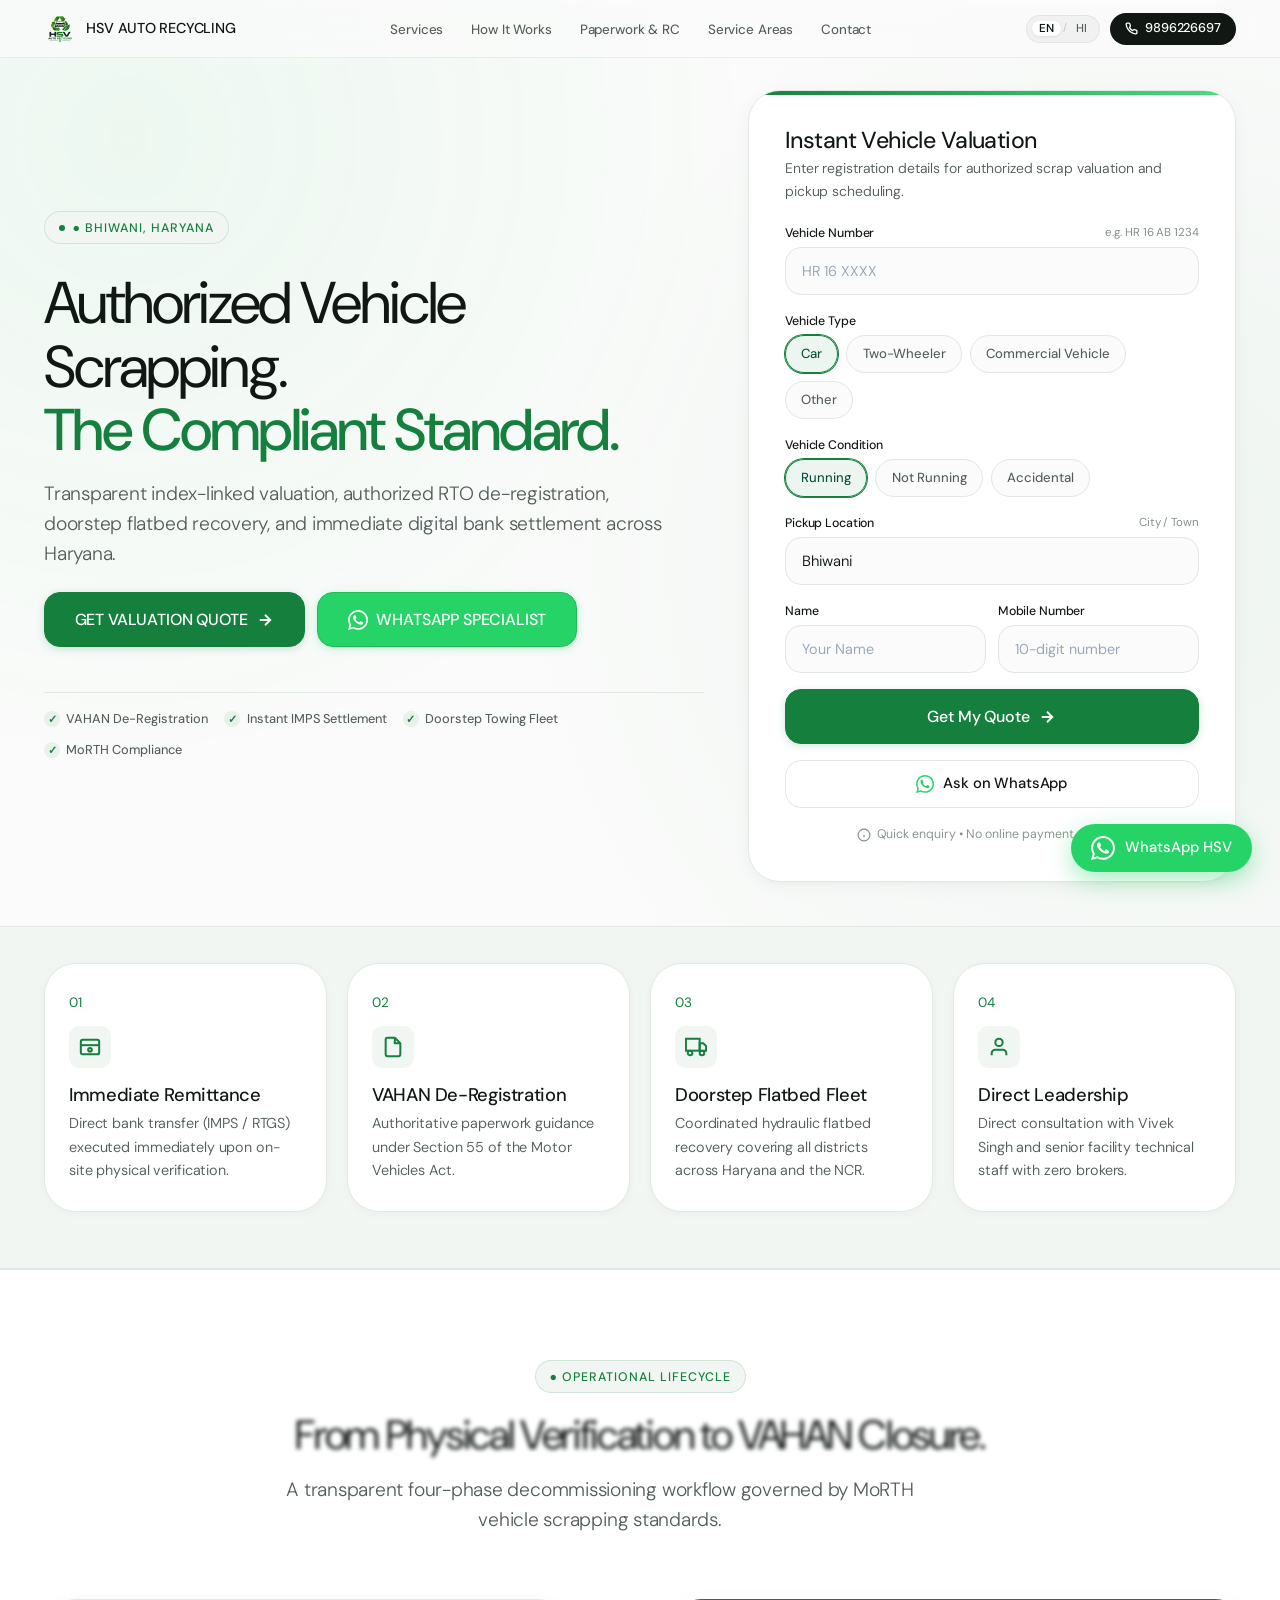
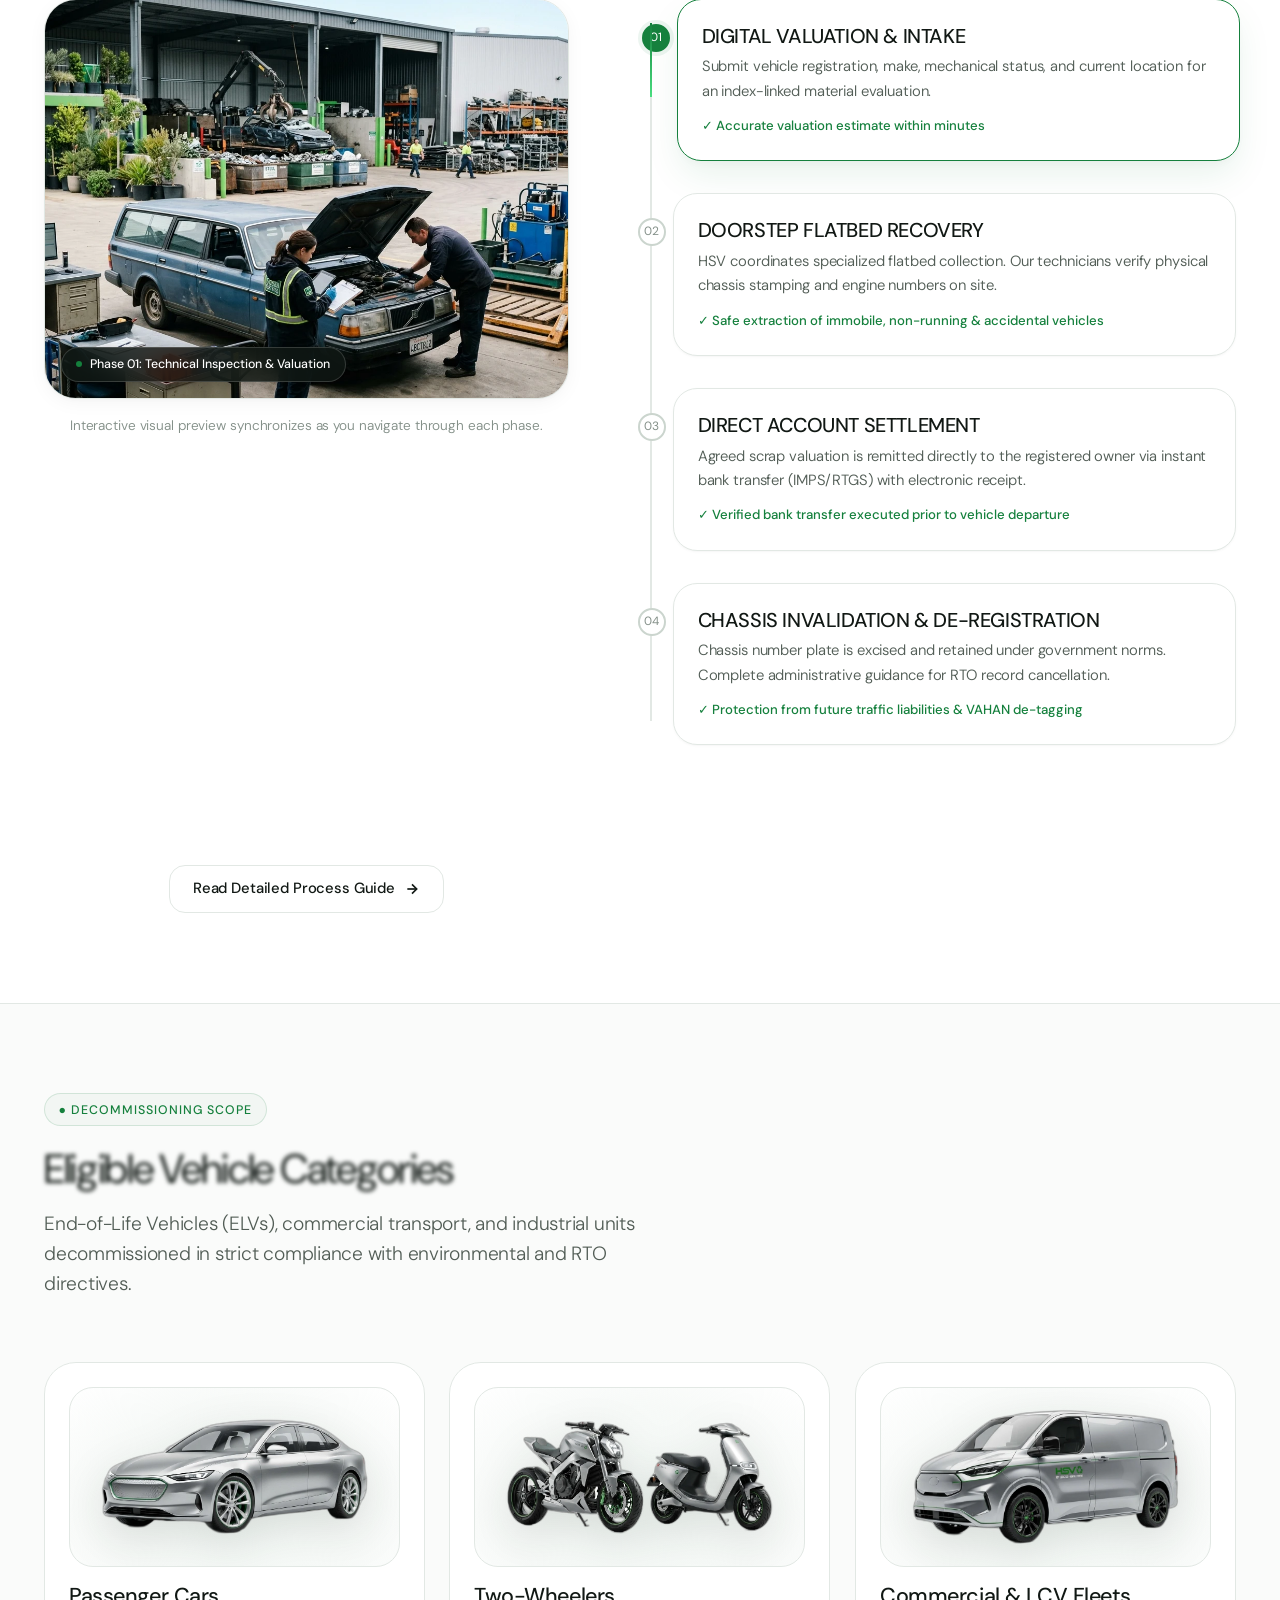
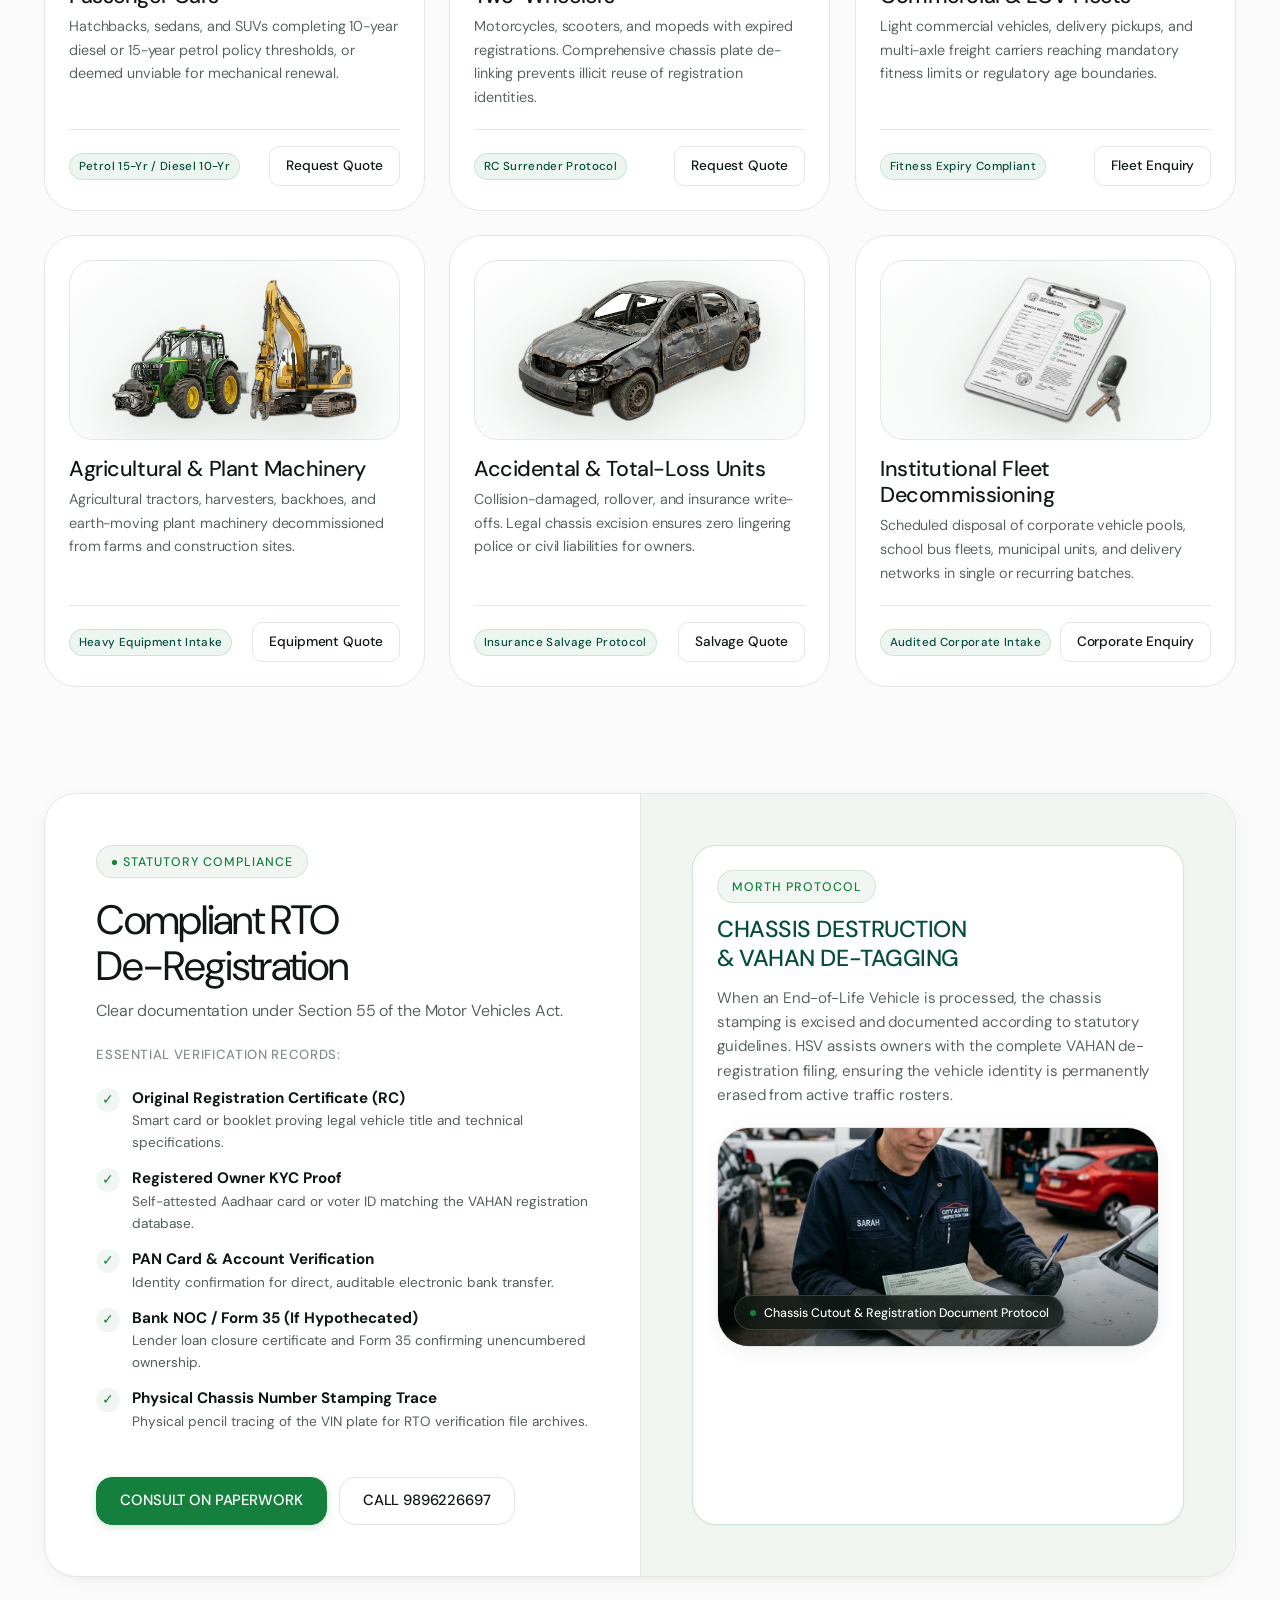
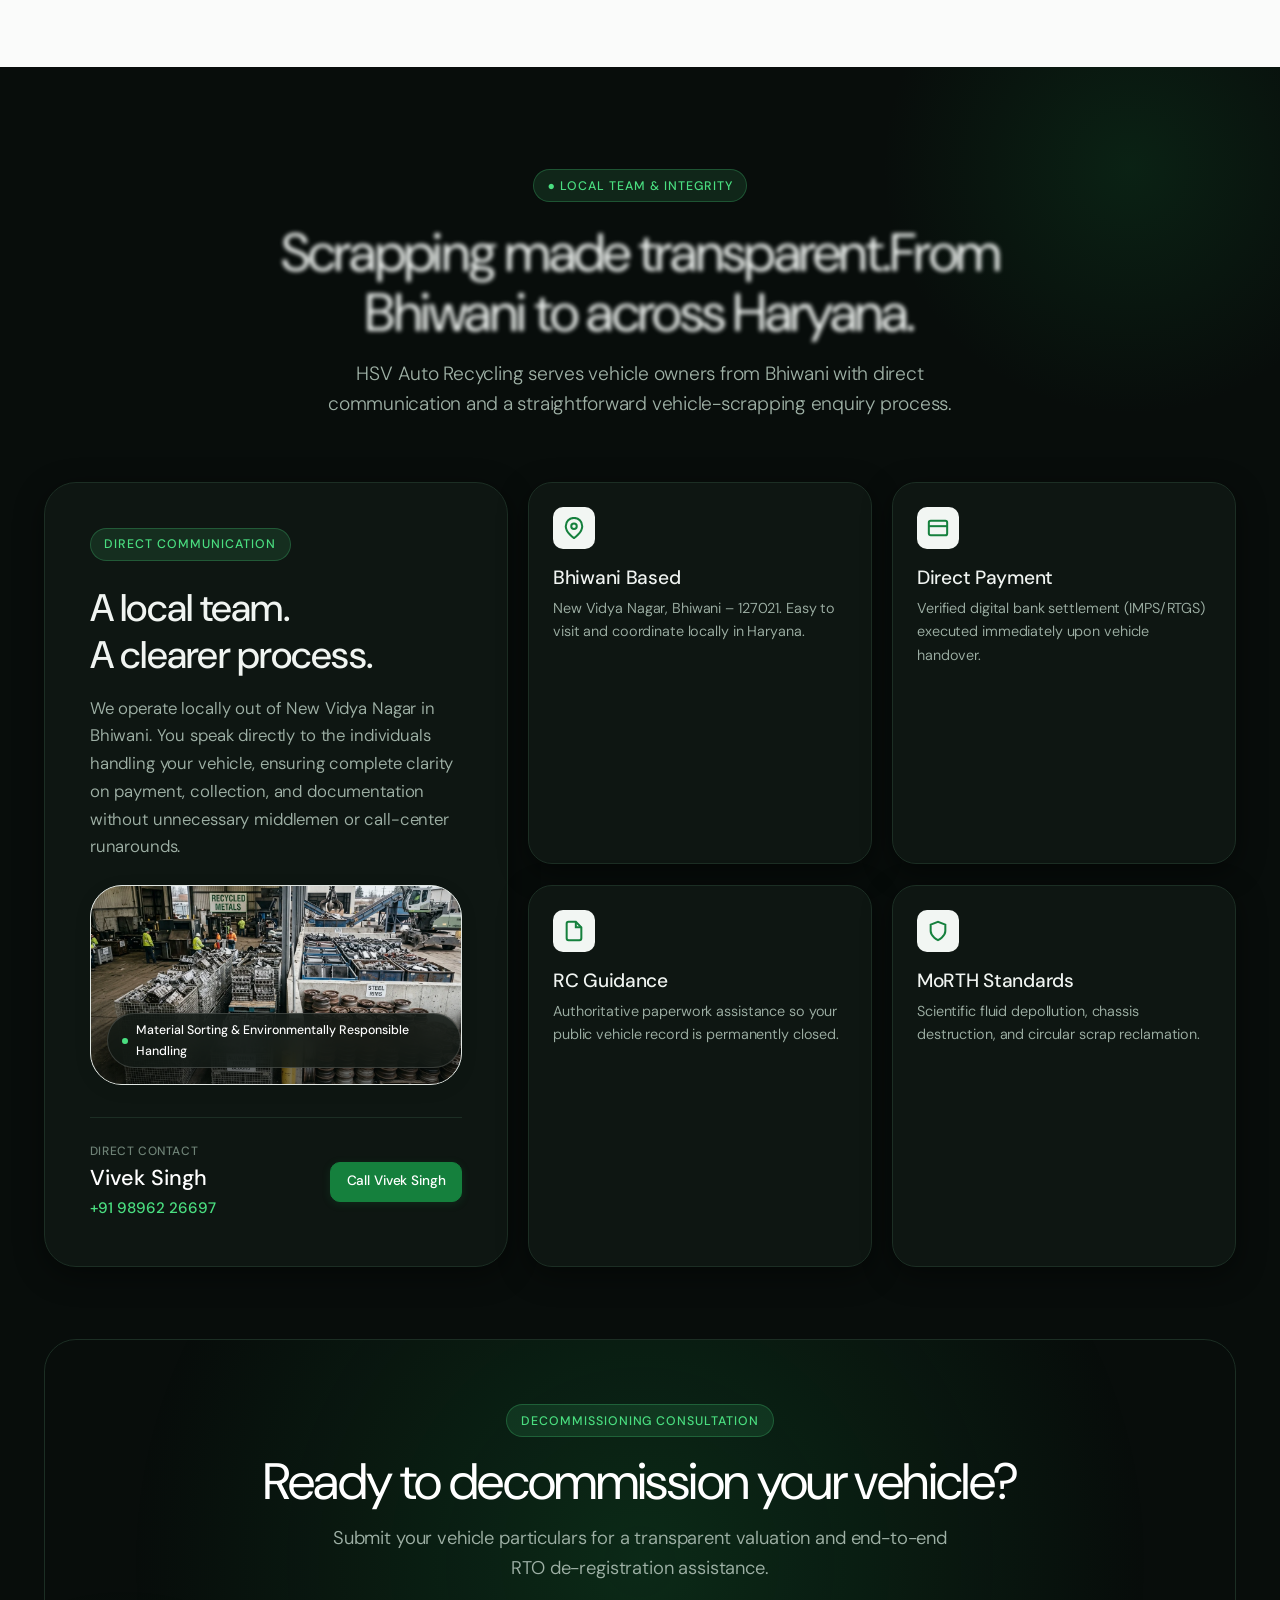
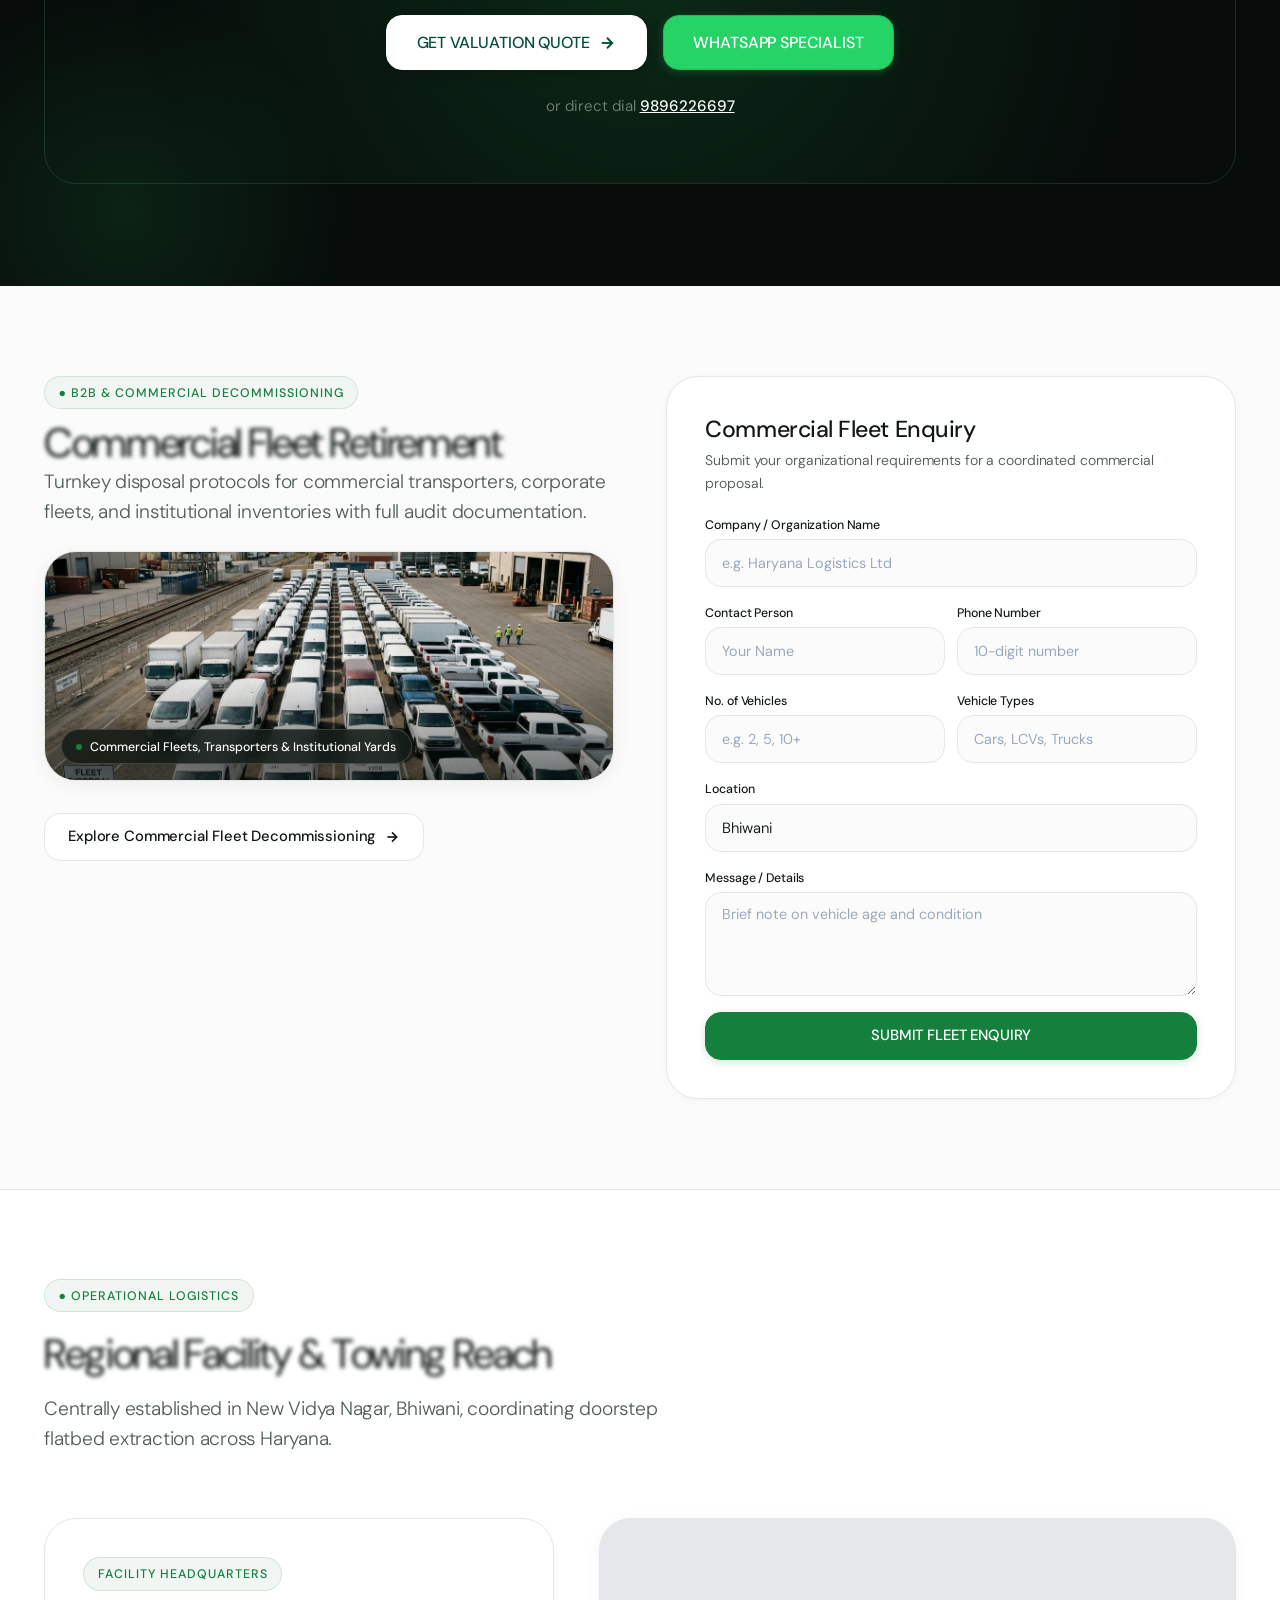
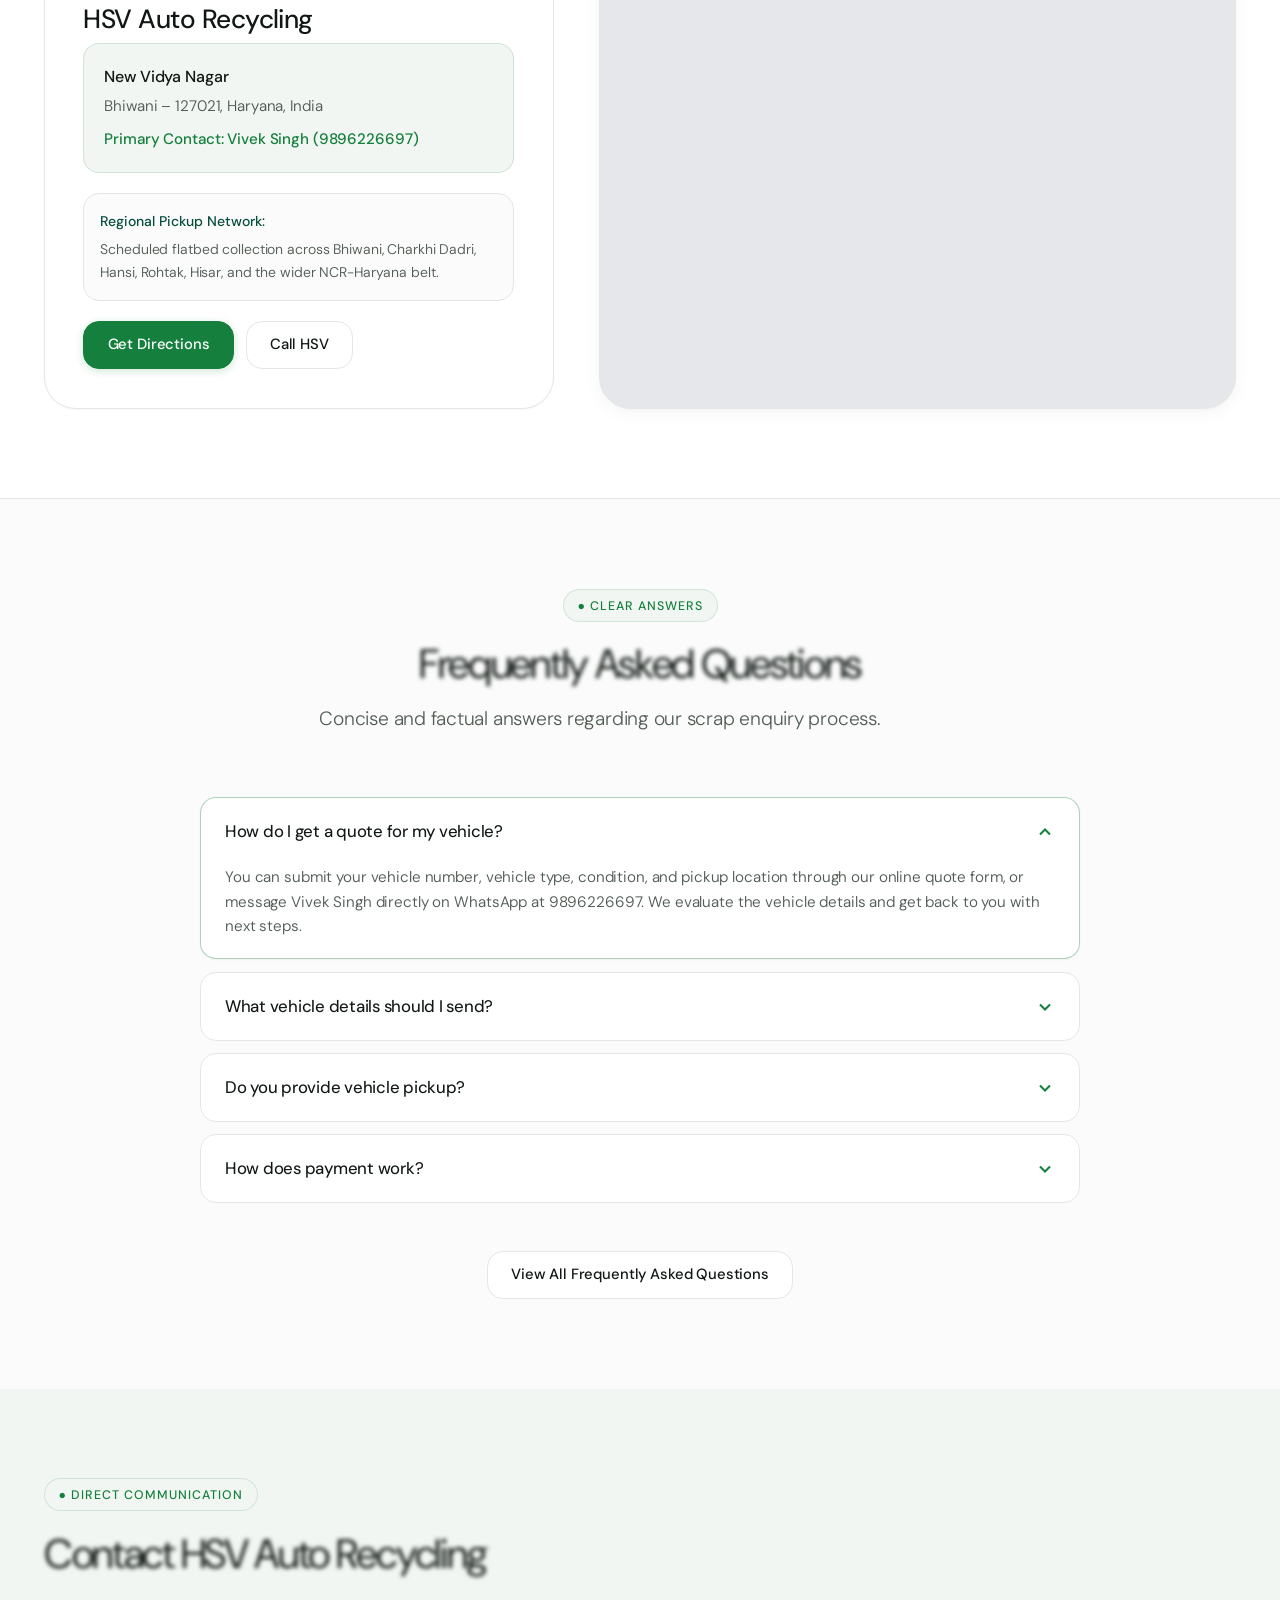
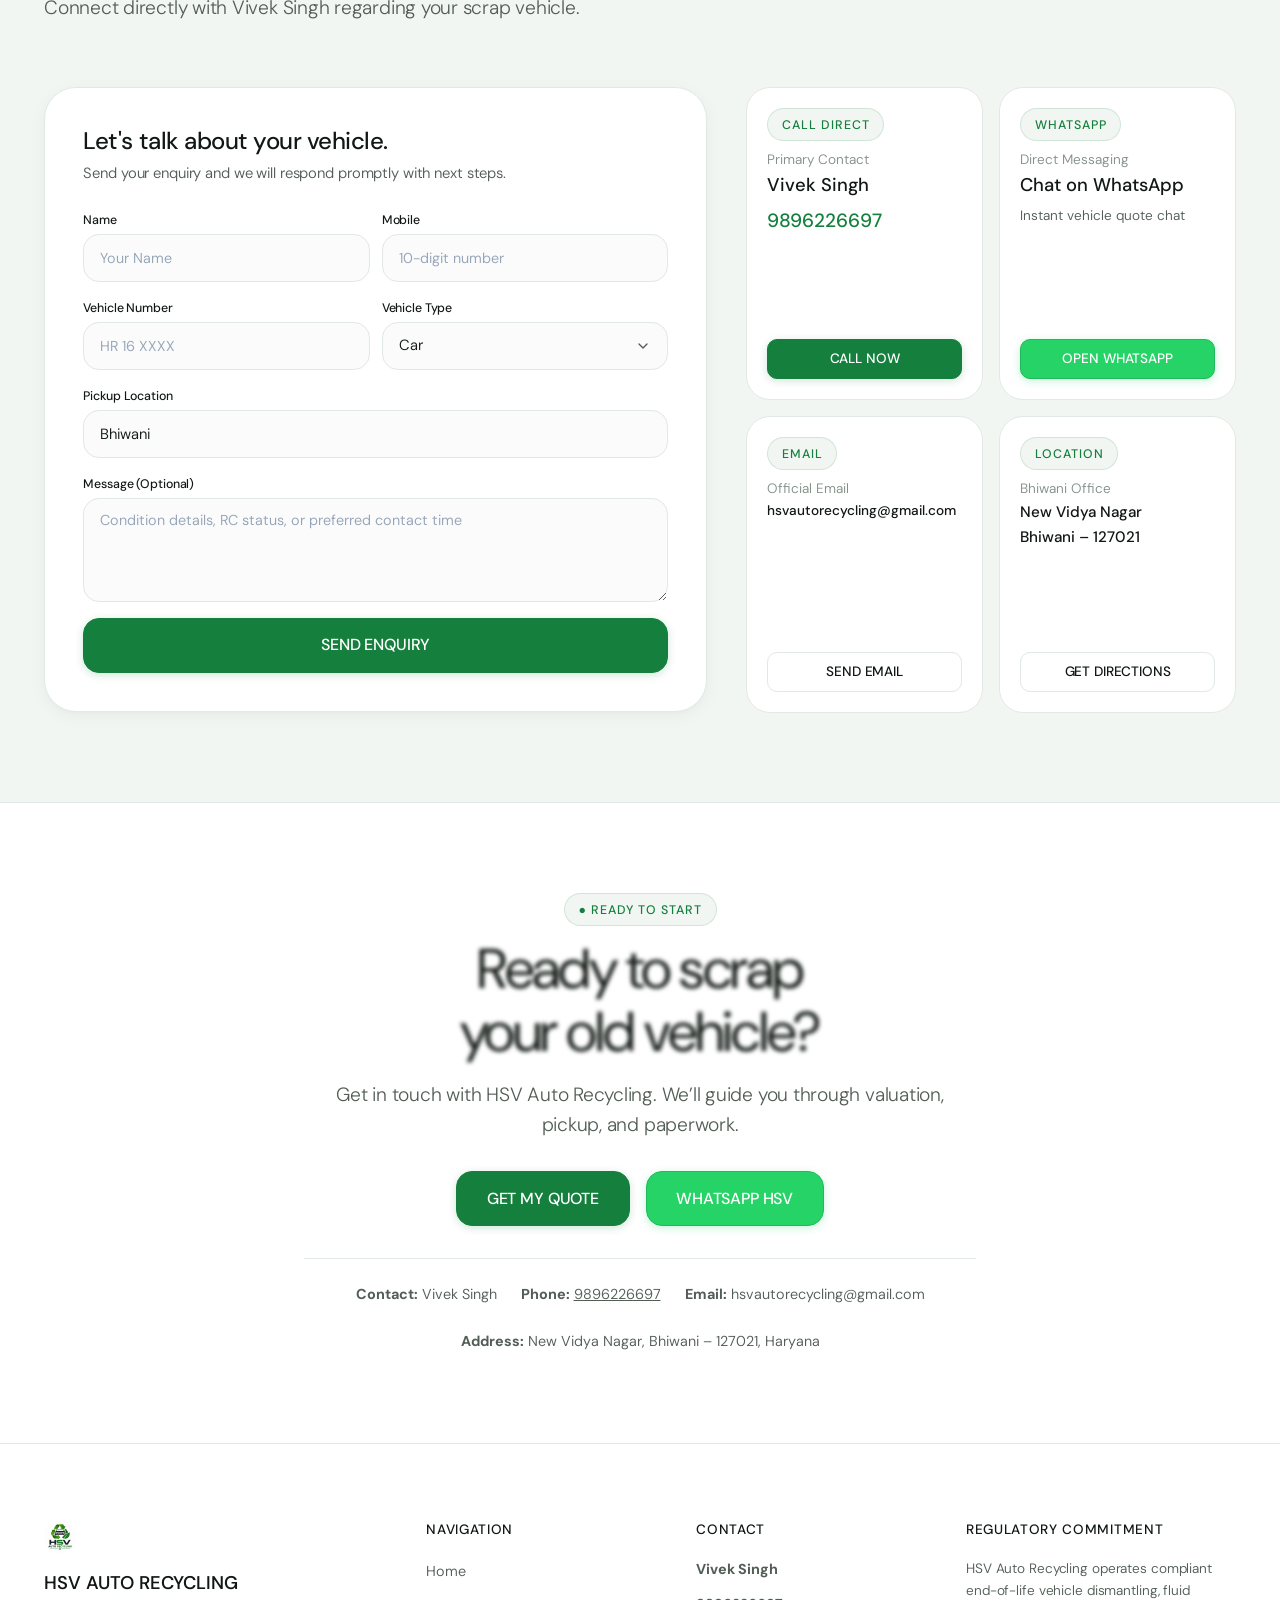
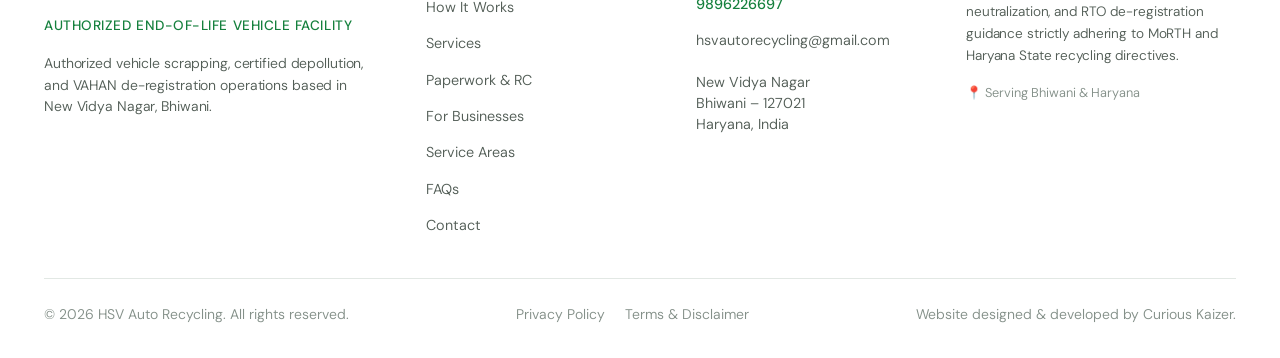
==== index.html @ 303e4384 "fix: eliminate hero empty spacing and format Section 03 into a 4-column bento grid" ====
<!DOCTYPE html>
<html lang="en">
<head>
  <meta charset="UTF-8">
  <meta name="viewport" content="width=device-width, initial-scale=1.0">
  <title>Vehicle Scrapping & Auto Recycling in Bhiwani | HSV Auto Recycling</title>
  <meta name="description" content="Contact HSV Auto Recycling in Bhiwani for scrap vehicle enquiries, pickup assistance, instant payment and RC cancellation support. Handled according to government policy & norms.">
  <meta name="keywords" content="HSV Auto Recycling, vehicle scrapping Bhiwani, scrap car Haryana, scrap bike Bhiwani, RC cancellation support, scrap commercial vehicle Haryana, Vivek Singh Bhiwani">
  <meta name="author" content="HSV Auto Recycling">
  <link rel="canonical" href="https://hsvautorecycling.com/">

  <!-- Open Graph / Facebook -->
  <meta property="og:type" content="website">
  <meta property="og:url" content="https://hsvautorecycling.com/">
  <meta property="og:title" content="Vehicle Scrapping & Auto Recycling in Bhiwani | HSV Auto Recycling">
  <meta property="og:description" content="Get a fair scrap quote, pickup assistance, instant payment and RC cancellation guidance. Based in New Vidya Nagar, Bhiwani.">
  <meta property="og:image" content="assets/images/og-image.jpg">

  <!-- Twitter -->
  <meta property="twitter:card" content="summary_large_image">
  <meta property="twitter:title" content="HSV Auto Recycling | Bhiwani, Haryana">
  <meta property="twitter:description" content="We deal in scrap vehicles. Instant payment, pickup assistance & RC cancellation guidance under govt norms.">
  <meta property="twitter:image" content="assets/images/og-image.jpg">

  <!-- Favicon -->
  <link rel="icon" type="image/png" href="assets/images/favicon.png">
  <link rel="apple-touch-icon" href="assets/images/favicon.png">

  <!-- Apple-inspired Typography: San Francisco & DM Sans -->
  <link rel="preconnect" href="https://fonts.googleapis.com">
  <link rel="preconnect" href="https://fonts.gstatic.com" crossorigin>
  <link href="https://fonts.googleapis.com/css2?family=DM+Sans:ital,opsz,wght@0,9..40,100..1000;1,9..40,100..1000&display=swap" rel="stylesheet">

  <!-- Stylesheet -->
  <link rel="stylesheet" href="assets/css/style.css">

  <!-- JSON-LD Structured Data for LocalBusiness & Services -->
  <script type="application/ld+json">
  {
    "@context": "https://schema.org",
    "@type": "AutoPartsStore",
    "name": "HSV Auto Recycling",
    "alternateName": "HSV Scrap Vehicles",
    "image": "assets/images/logo.png",
    "telephone": "+919896226697",
    "email": "hsvautorecycling@gmail.com",
    "address": {
      "@type": "PostalAddress",
      "streetAddress": "New Vidya Nagar",
      "addressLocality": "Bhiwani",
      "addressRegion": "Haryana",
      "postalCode": "127021",
      "addressCountry": "IN"
    },
    "geo": {
      "@type": "GeoCoordinates",
      "latitude": "28.7932",
      "longitude": "76.1390"
    },
    "url": "https://hsvautorecycling.com/",
    "priceRange": "₹₹",
    "description": "HSV Auto Recycling in Bhiwani, Haryana deals in scrap vehicles, vehicle pickup assistance, instant payment and RC cancellation guidance under applicable government norms.",
    "founder": {
      "@type": "Person",
      "name": "Vivek Singh"
    },
    "areaServed": {
      "@type": "AdministrativeArea",
      "name": "Haryana"
    }
  }
  </script>
</head>
<body>

  <!-- ==========================================================================
       01. APPLE-INSPIRED HEADER / NAVIGATION
       ========================================================================== -->
  <header class="site-header" id="site-header">
    <div class="container nav-container">
      <a href="index.html" class="brand-logo-link" aria-label="HSV Auto Recycling">
        <img src="assets/images/logo-transparent.png" alt="HSV Emblem" class="brand-logo-img" width="32" height="32">
        <span class="brand-name">HSV AUTO RECYCLING</span>
      </a>

      <!-- Desktop Navigation Links (Clean & Minimal) -->
      <nav class="desktop-only" aria-label="Main Navigation">
        <ul class="nav-links">
          <li><a href="services.html" class="nav-link">Services</a></li>
          <li><a href="how-it-works.html" class="nav-link">How It Works</a></li>
          <li><a href="paperwork.html" class="nav-link">Paperwork &amp; RC</a></li>
          <li><a href="service-areas.html" class="nav-link">Service Areas</a></li>
          <li><a href="contact.html" class="nav-link">Contact</a></li>
        </ul>
      </nav>

      <!-- Nav Actions (Minimalist Pill Controls) -->
      <div class="nav-actions">
        <!-- Minimal Language Pill -->
        <div class="lang-switch-pill" role="group" aria-label="Language Selector">
          <button type="button" class="lang-btn active" data-lang="en">EN</button>
          <span class="lang-divider">/</span>
          <button type="button" class="lang-btn" data-lang="hi">HI</button>
        </div>

        <!-- Sleek Apple Pill CTA -->
        <a href="tel:9896226697" class="nav-cta-btn" aria-label="Call 9896226697">
          <svg width="13" height="13" viewBox="0 0 24 24" fill="none" stroke="currentColor" stroke-width="2.5" stroke-linecap="round" stroke-linejoin="round">
            <path d="M22 16.92v3a2 2 0 0 1-2.18 2 19.79 19.79 0 0 1-8.63-3.07 19.5 19.5 0 0 1-6-6 19.79 19.79 0 0 1-3.07-8.67A2 2 0 0 1 4.11 2h3a2 2 0 0 1 2 1.72 12.84 12.84 0 0 0 .7 2.81 2 2 0 0 1-.45 2.11L8.09 9.91a16 16 0 0 0 6 6l1.27-1.27a2 2 0 0 1 2.11-.45 12.84 12.84 0 0 0 2.81.7A2 2 0 0 1 22 16.92z"></path>
          </svg>
          <span>9896226697</span>
        </a>

        <!-- Minimal 2-Line Hamburger Button -->
        <button type="button" class="hamburger-btn" aria-label="Open Navigation Menu" aria-expanded="false">
          <span class="hamburger-line top"></span>
          <span class="hamburger-line bottom"></span>
        </button>
      </div>
    </div>
  </header>

  <!-- Mobile Navigation Sheet -->
  <div class="mobile-nav-sheet" aria-label="Mobile Navigation">
    <ul class="mobile-nav-links">
      <li><a href="index.html" class="mobile-nav-link active"><span>Home</span> <span>→</span></a></li>
      <li><a href="services.html" class="mobile-nav-link"><span>Services</span> <span>→</span></a></li>
      <li><a href="how-it-works.html" class="mobile-nav-link"><span>How It Works</span> <span>→</span></a></li>
      <li><a href="paperwork.html" class="mobile-nav-link"><span>Paperwork &amp; RC</span> <span>→</span></a></li>
      <li><a href="business.html" class="mobile-nav-link"><span>For Businesses</span> <span>→</span></a></li>
      <li><a href="service-areas.html" class="mobile-nav-link"><span>Service Areas</span> <span>→</span></a></li>
      <li><a href="faq.html" class="mobile-nav-link"><span>FAQs</span> <span>→</span></a></li>
      <li><a href="contact.html" class="mobile-nav-link"><span>Contact Us</span> <span>→</span></a></li>
    </ul>

    <div class="mobile-nav-footer">
      <a href="tel:9896226697" class="btn btn-primary btn-block">Call 9896226697</a>
      <a href="https://wa.me/919896226697?text=Hi%20HSV%20Auto%20Recycling%2C%20I%20want%20to%20get%20a%20quote%20for%20scrapping%20my%20vehicle." target="_blank" rel="noopener noreferrer" class="btn btn-whatsapp btn-block">WhatsApp HSV</a>
    </div>
  </div>

  <main>
    <!-- ==========================================================================
         02. HERO SECTION — CONTROLLED EDITORIAL COMPOSITION
         ========================================================================== -->
    <section class="hero-section" id="hero">
      <div class="container hero-grid">
        
        <!-- Hero Left Column -->
        <div class="hero-content">
          <div class="eyebrow scroll-reveal" data-i18n="location_pill">
            <span class="eyebrow-dot"></span>
            ● Bhiwani, Haryana
          </div>

          <h1 class="hero-title scroll-reveal delay-1">
            <span class="hero-title-main" data-i18n="hero_title_1">Authorized Vehicle Scrapping.</span><br>
            <span class="text-hero-accent" data-i18n="hero_title_legal">The Compliant Standard.</span>
          </h1>

          <p class="lead scroll-reveal delay-2" data-i18n="hero_lead">
            Transparent index-linked valuation, authorized RTO de-registration, doorstep flatbed recovery, and immediate digital bank settlement across Haryana.
          </p>

          <div class="hero-ctas scroll-reveal delay-3">
            <a href="#quote-enquiry" class="btn btn-primary btn-lg" data-i18n="btn_get_quote">
              GET VALUATION QUOTE
              <svg width="18" height="18" viewBox="0 0 24 24" fill="none" stroke="currentColor" stroke-width="2.5" class="arrow-icon">
                <line x1="5" y1="12" x2="19" y2="12"></line>
                <polyline points="12 5 19 12 12 19"></polyline>
              </svg>
            </a>

            <a href="https://wa.me/919896226697?text=Hi%20HSV%20Auto%20Recycling%2C%20I%20want%20to%20get%20a%20quote%20for%20scrapping%20my%20vehicle." target="_blank" rel="noopener noreferrer" class="btn btn-whatsapp btn-lg" data-i18n="btn_whatsapp">
              <svg width="20" height="20" viewBox="0 0 24 24" fill="currentColor">
                <path d="M.057 24l1.687-6.163c-1.041-1.804-1.588-3.849-1.587-5.946.003-6.556 5.338-11.891 11.893-11.891 3.181.001 6.167 1.24 8.413 3.488 2.245 2.248 3.481 5.236 3.48 8.414-.003 6.557-5.338 11.892-11.893 11.892-1.99-.001-3.951-.5-5.688-1.448l-6.305 1.654zm6.597-3.807c1.676.995 3.276 1.591 5.392 1.592 5.448 0 9.886-4.434 9.889-9.885.002-5.462-4.415-9.89-9.881-9.892-5.452 0-9.887 4.434-9.889 9.884-.001 2.225.651 3.891 1.746 5.634l-.999 3.648 3.742-.981zm11.387-5.464c-.074-.124-.272-.198-.57-.347-.297-.149-1.758-.868-2.031-.967-.272-.099-.47-.149-.669.149-.198.297-.768.967-.941 1.165-.173.198-.347.223-.644.074-.297-.149-1.255-.462-2.39-1.475-.883-.788-1.48-1.761-1.653-2.059-.173-.297-.018-.458.13-.606.134-.133.297-.347.446-.521.151-.172.2-.296.3-.495.099-.198.05-.372-.025-.521-.075-.148-.669-1.611-.916-2.206-.242-.579-.487-.501-.669-.51l-.57-.01c-.198 0-.52.074-.792.372s-1.04 1.016-1.04 2.479 1.065 2.876 1.213 3.074c.149.198 2.095 3.2 5.076 4.487.709.306 1.263.489 1.694.626.712.226 1.36.194 1.872.118.571-.085 1.758-.719 2.006-1.413.248-.695.248-1.29.173-1.414z"/>
              </svg>
              WHATSAPP SPECIALIST
            </a>
          </div>

          <!-- Refined Minimal Trust Bar -->
          <div class="trust-chips-row scroll-reveal delay-3">
            <span class="trust-chip"><span class="trust-chip-check">✓</span> <span data-i18n="trust_1">VAHAN De-Registration</span></span>
            <span class="trust-chip"><span class="trust-chip-check">✓</span> <span data-i18n="trust_2">Instant IMPS Settlement</span></span>
            <span class="trust-chip"><span class="trust-chip-check">✓</span> <span data-i18n="trust_3">Doorstep Towing Fleet</span></span>
            <span class="trust-chip"><span class="trust-chip-check">✓</span> <span data-i18n="trust_4">MoRTH Compliance</span></span>
          </div>
        </div>

        <!-- Hero Right Column: Interactive Quote Card -->
        <div class="quote-card scroll-reveal delay-2" id="quote-enquiry">
          <div class="quote-card-header">
            <h2 class="quote-card-title" data-i18n="quote_title">Instant Vehicle Valuation</h2>
            <p class="quote-card-subtitle" data-i18n="quote_sub">Enter registration details for authorized scrap valuation and pickup scheduling.</p>
          </div>

          <!-- Success Banner -->
          <div class="form-success-banner" role="status" aria-live="polite">
            <div class="success-icon">✓</div>
            <h3 style="font-size: 1.25rem; font-weight: 500; color: var(--color-forest);">Enquiry Received!</h3>
            <p style="font-size: 0.925rem; color: var(--text-secondary);">Thanks. HSV Auto Recycling has received your vehicle details. Vivek Singh will contact you shortly.</p>
            <div style="display: flex; gap: 0.5rem; flex-wrap: wrap; justify-content: center; width: 100%; margin-top: 0.5rem;">
              <a href="#" target="_blank" rel="noopener noreferrer" class="btn btn-whatsapp btn-sm success-wa-btn">
                WhatsApp HSV Now
              </a>
              <a href="tel:9896226697" class="btn btn-primary btn-sm">
                Call HSV Directly
              </a>
            </div>
          </div>

          <!-- Live Form -->
          <form class="quote-form" id="hero-quote-form" novalidate>
            <!-- Vehicle Number -->
            <div class="form-group">
              <label for="hero-vehicle-number" class="form-label">
                <span data-i18n="label_veh_no">Vehicle Number</span>
                <span class="form-label-hint">e.g. HR 16 AB 1234</span>
              </label>
              <input type="text" id="hero-vehicle-number" name="vehicle_number" class="form-input uppercase-input" placeholder="HR 16 XXXX" required autocomplete="off">
              <span class="form-error-msg">Please enter a valid registration number.</span>
            </div>

            <!-- Vehicle Type Chips -->
            <div class="form-group">
              <label class="form-label" data-i18n="label_veh_type">Vehicle Type</label>
              <div class="chip-group" id="type-chip-group">
                <input type="hidden" name="vehicle_type" value="Car">
                <button type="button" class="choice-chip is-selected" data-value="Car" aria-pressed="true">Car</button>
                <button type="button" class="choice-chip" data-value="Two-Wheeler" aria-pressed="false">Two-Wheeler</button>
                <button type="button" class="choice-chip" data-value="Commercial Vehicle" aria-pressed="false">Commercial Vehicle</button>
                <button type="button" class="choice-chip" data-value="Other" aria-pressed="false">Other</button>
              </div>
            </div>

            <!-- Vehicle Condition Chips -->
            <div class="form-group">
              <label class="form-label" data-i18n="label_veh_cond">Vehicle Condition</label>
              <div class="chip-group" id="condition-chip-group">
                <input type="hidden" name="vehicle_condition" value="Running">
                <button type="button" class="choice-chip is-selected" data-value="Running" aria-pressed="true">Running</button>
                <button type="button" class="choice-chip" data-value="Not Running" aria-pressed="false">Not Running</button>
                <button type="button" class="choice-chip" data-value="Accidental" aria-pressed="false">Accidental</button>
              </div>
            </div>

            <!-- Pickup Location -->
            <div class="form-group">
              <label for="hero-pickup-location" class="form-label">
                <span data-i18n="label_pickup_loc">Pickup Location</span>
                <span class="form-label-hint">City / Town</span>
              </label>
              <input type="text" id="hero-pickup-location" name="pickup_location" class="form-input" placeholder="e.g. Bhiwani, Charkhi Dadri, Hansi" value="Bhiwani">
            </div>

            <!-- Name & Mobile Grid -->
            <div class="form-row">
              <div class="form-group">
                <label for="hero-owner-name" class="form-label" data-i18n="label_name">Name</label>
                <input type="text" id="hero-owner-name" name="name" class="form-input" placeholder="Your Name" required>
              </div>

              <div class="form-group">
                <label for="hero-owner-phone" class="form-label">
                  <span data-i18n="label_phone">Mobile Number</span>
                </label>
                <input type="tel" id="hero-owner-phone" name="mobile_number" class="form-input" placeholder="10-digit number" required inputmode="numeric">
                <span class="form-error-msg">Enter valid 10-digit number</span>
              </div>
            </div>

            <!-- Action Buttons -->
            <button type="submit" class="btn btn-primary btn-block btn-lg">
              Get My Quote
              <svg width="18" height="18" viewBox="0 0 24 24" fill="none" stroke="currentColor" stroke-width="2.5" class="arrow-icon">
                <line x1="5" y1="12" x2="19" y2="12"></line>
                <polyline points="12 5 19 12 12 19"></polyline>
              </svg>
            </button>

            <button type="button" class="btn btn-secondary btn-block ask-whatsapp-btn">
              <svg width="18" height="18" viewBox="0 0 24 24" fill="#25D366">
                <path d="M.057 24l1.687-6.163c-1.041-1.804-1.588-3.849-1.587-5.946.003-6.556 5.338-11.891 11.893-11.891 3.181.001 6.167 1.24 8.413 3.488 2.245 2.248 3.481 5.236 3.48 8.414-.003 6.557-5.338 11.892-11.893 11.892-1.99-.001-3.951-.5-5.688-1.448l-6.305 1.654zm6.597-3.807c1.676.995 3.276 1.591 5.392 1.592 5.448 0 9.886-4.434 9.889-9.885.002-5.462-4.415-9.89-9.881-9.892-5.452 0-9.887 4.434-9.889 9.884-.001 2.225.651 3.891 1.746 5.634l-.999 3.648 3.742-.981zm11.387-5.464c-.074-.124-.272-.198-.57-.347-.297-.149-1.758-.868-2.031-.967-.272-.099-.47-.149-.669.149-.198.297-.768.967-.941 1.165-.173.198-.347.223-.644.074-.297-.149-1.255-.462-2.39-1.475-.883-.788-1.48-1.761-1.653-2.059-.173-.297-.018-.458.13-.606.134-.133.297-.347.446-.521.151-.172.2-.296.3-.495.099-.198.05-.372-.025-.521-.075-.148-.669-1.611-.916-2.206-.242-.579-.487-.501-.669-.51l-.57-.01c-.198 0-.52.074-.792.372s-1.04 1.016-1.04 2.479 1.065 2.876 1.213 3.074c.149.198 2.095 3.2 5.076 4.487.709.306 1.263.489 1.694.626.712.226 1.36.194 1.872.118.571-.085 1.758-.719 2.006-1.413.248-.695.248-1.29.173-1.414z"/>
              </svg>
              Ask on WhatsApp
            </button>

            <div class="form-notice">
              <svg width="14" height="14" viewBox="0 0 24 24" fill="none" stroke="currentColor" stroke-width="2">
                <circle cx="12" cy="12" r="10"></circle>
                <line x1="12" y1="16" x2="12" y2="12"></line>
                <line x1="12" y1="8" x2="12.01" y2="8"></line>
              </svg>
              Quick enquiry • No online payment required
            </div>
          </form>
        </div>

      </div>
    </section>

    <!-- ==========================================================================
         03. QUICK TRUST BENTO STRIP
         ========================================================================== -->
    <section class="section" style="padding-top: 2.25rem; padding-bottom: 3.5rem; background-color: var(--bg-surface-soft); border-top: 1px solid var(--border-subtle); border-bottom: 1px solid var(--border-subtle);">
      <div class="container">
        <div class="bento-grid-4">
          <div class="bento-card scroll-reveal">
            <div class="bento-card-num">01</div>
            <div class="bento-card-icon">
              <svg width="22" height="22" viewBox="0 0 24 24" fill="none" stroke="currentColor" stroke-width="2.2">
                <rect x="2" y="4" width="20" height="16" rx="2"></rect>
                <line x1="2" y1="10" x2="22" y2="10"></line>
                <circle cx="12" cy="15" r="2"></circle>
              </svg>
            </div>
            <h3 style="font-size: 1.15rem; margin-bottom: 0.35rem;">Immediate Remittance</h3>
            <p style="font-size: 0.9rem;">Direct bank transfer (IMPS / RTGS) executed immediately upon on-site physical verification.</p>
          </div>

          <div class="bento-card scroll-reveal delay-1">
            <div class="bento-card-num">02</div>
            <div class="bento-card-icon">
              <svg width="22" height="22" viewBox="0 0 24 24" fill="none" stroke="currentColor" stroke-width="2.2">
                <path d="M14 2H6a2 2 0 0 0-2 2v16a2 2 0 0 0 2 2h12a2 2 0 0 0 2-2V8z"></path>
                <polyline points="14 2 14 8 20 8"></polyline>
              </svg>
            </div>
            <h3 style="font-size: 1.15rem; margin-bottom: 0.35rem;">VAHAN De-Registration</h3>
            <p style="font-size: 0.9rem;">Authoritative paperwork guidance under Section 55 of the Motor Vehicles Act.</p>
          </div>

          <div class="bento-card scroll-reveal delay-2">
            <div class="bento-card-num">03</div>
            <div class="bento-card-icon">
              <svg width="22" height="22" viewBox="0 0 24 24" fill="none" stroke="currentColor" stroke-width="2.2">
                <rect x="1" y="3" width="15" height="13"></rect>
                <polygon points="16 8 20 8 23 11 23 16 16 16 8"></polygon>
                <circle cx="5.5" cy="18.5" r="2.5"></circle>
                <circle cx="18.5" cy="18.5" r="2.5"></circle>
              </svg>
            </div>
            <h3 style="font-size: 1.15rem; margin-bottom: 0.35rem;">Doorstep Flatbed Fleet</h3>
            <p style="font-size: 0.9rem;">Coordinated hydraulic flatbed recovery covering all districts across Haryana and the NCR.</p>
          </div>

          <div class="bento-card scroll-reveal delay-3">
            <div class="bento-card-num">04</div>
            <div class="bento-card-icon">
              <svg width="22" height="22" viewBox="0 0 24 24" fill="none" stroke="currentColor" stroke-width="2.2">
                <path d="M20 21v-2a4 4 0 0 0-4-4H8a4 4 0 0 0-4 4v2"></path>
                <circle cx="12" cy="7" r="4"></circle>
              </svg>
            </div>
            <h3 style="font-size: 1.15rem; margin-bottom: 0.35rem;">Direct Leadership</h3>
            <p style="font-size: 0.9rem;">Direct consultation with Vivek Singh and senior facility technical staff with zero brokers.</p>
          </div>
        </div>
      </div>
    </section>

    <!-- ==========================================================================
         04. "HOW IT WORKS" — STICKY STORYTELLING & ANIMATED TIMELINE
         ========================================================================== -->
    <section class="section" id="how-it-works" style="background-color: #FFFFFF; border-top: 1px solid var(--border-subtle); border-bottom: 1px solid var(--border-subtle);">
      <div class="container">
        
        <div class="section-header text-center">
          <div class="eyebrow scroll-reveal">● OPERATIONAL LIFECYCLE</div>
          <h2 class="reveal-words scroll-reveal delay-1">From Physical Verification to VAHAN Closure.</h2>
          <p class="lead scroll-reveal delay-2">A transparent four-phase decommissioning workflow governed by MoRTH vehicle scrapping standards.</p>
        </div>

        <!-- Sticky Storyteller Layout -->
        <div class="sticky-storyteller-grid">
          
          <!-- Sticky Left Column: Synchronized Visual Preview -->
          <div class="sticky-visual-column">
            <div class="sticky-preview-card">
              <img src="assets/images/hero-inspection.webp" alt="How Scrapping Works Visual Preview" class="sticky-preview-img" data-current="assets/images/hero-inspection.webp">
              <div class="media-badge-overlay">
                <span class="eyebrow-dot"></span>
                <span class="sticky-preview-caption">Phase 01: Technical Inspection &amp; Valuation</span>
              </div>
            </div>
            <p style="font-size: 0.85rem; color: var(--text-tertiary); text-align: center;">
              Interactive visual preview synchronizes as you navigate through each phase.
            </p>
          </div>

          <!-- Scrolling Right Column: Vertical Timeline Track -->
          <div class="timeline-progress-track">
            <div class="timeline-fill-bar"></div>

            <!-- Step 1 -->
            <div class="timeline-step-item is-active" data-preview-img="assets/images/hero-inspection.webp" data-preview-caption="Phase 01: Technical Inspection &amp; Valuation">
              <div class="timeline-node-badge">01</div>
              <h3 style="font-size: 1.25rem; margin-bottom: 0.4rem;">DIGITAL VALUATION &amp; INTAKE</h3>
              <p style="font-size: 0.925rem; margin-bottom: 0.75rem;">
                Submit vehicle registration, make, mechanical status, and current location for an index-linked material evaluation.
              </p>
              <div style="font-size: 0.825rem; color: var(--color-primary); font-weight: 500;">
                ✓ Accurate valuation estimate within minutes
              </div>
            </div>

            <!-- Step 2 -->
            <div class="timeline-step-item" data-preview-img="assets/images/towing-pickup.webp" data-preview-caption="Phase 02: Doorstep Flatbed Logistics &amp; Physical Verification">
              <div class="timeline-node-badge">02</div>
              <h3 style="font-size: 1.25rem; margin-bottom: 0.4rem;">DOORSTEP FLATBED RECOVERY</h3>
              <p style="font-size: 0.925rem; margin-bottom: 0.75rem;">
                HSV coordinates specialized flatbed collection. Our technicians verify physical chassis stamping and engine numbers on site.
              </p>
              <div style="font-size: 0.825rem; color: var(--color-primary); font-weight: 500;">
                ✓ Safe extraction of immobile, non-running &amp; accidental vehicles
              </div>
            </div>

            <!-- Step 3 -->
            <div class="timeline-step-item" data-preview-img="assets/images/instant-payment.webp" data-preview-caption="Phase 03: Direct Account Remittance &amp; Audit Trail">
              <div class="timeline-node-badge">03</div>
              <h3 style="font-size: 1.25rem; margin-bottom: 0.4rem;">DIRECT ACCOUNT SETTLEMENT</h3>
              <p style="font-size: 0.925rem; margin-bottom: 0.75rem;">
                Agreed scrap valuation is remitted directly to the registered owner via instant bank transfer (IMPS/RTGS) with electronic receipt.
              </p>
              <div style="font-size: 0.825rem; color: var(--color-primary); font-weight: 500;">
                ✓ Verified bank transfer executed prior to vehicle departure
              </div>
            </div>

            <!-- Step 4 -->
            <div class="timeline-step-item" data-preview-img="assets/images/scrapping-certificate.webp" data-preview-caption="Phase 04: Statutory De-Registration &amp; Chassis Destruction">
              <div class="timeline-node-badge">04</div>
              <h3 style="font-size: 1.25rem; margin-bottom: 0.4rem;">CHASSIS INVALIDATION &amp; DE-REGISTRATION</h3>
              <p style="font-size: 0.925rem; margin-bottom: 0.75rem;">
                Chassis number plate is excised and retained under government norms. Complete administrative guidance for RTO record cancellation.
              </p>
              <div style="font-size: 0.825rem; color: var(--color-primary); font-weight: 500;">
                ✓ Protection from future traffic liabilities &amp; VAHAN de-tagging
              </div>
          </div>
        </div>

        <div style="text-align: center; margin-top: 3.5rem;">
          <a href="how-it-works.html" class="btn btn-secondary">
            Read Detailed Process Guide
            <svg width="16" height="16" viewBox="0 0 24 24" fill="none" stroke="currentColor" stroke-width="2.5" class="arrow-icon">
              <line x1="5" y1="12" x2="19" y2="12"></line>
              <polyline points="12 5 19 12 12 19"></polyline>
            </svg>
          </a>
        </div>

      </div>
    </section>

    <!-- ==========================================================================
         05. VEHICLES WE CAN DISCUSS (3D BENTO GRID)
         ========================================================================== -->
    <section class="section" id="services">
      <div class="container">
        
        <div class="section-header">
          <div class="eyebrow scroll-reveal">● DECOMMISSIONING SCOPE</div>
          <h2 class="reveal-words scroll-reveal delay-1">Eligible Vehicle Categories</h2>
          <p class="lead scroll-reveal delay-2">End-of-Life Vehicles (ELVs), commercial transport, and industrial units decommissioned in strict compliance with environmental and RTO directives.</p>
        </div>

        <div class="vehicle-types-grid">
          <!-- Category 1: Cars -->
          <div class="vehicle-card scroll-reveal">
            <div class="vehicle-3d-visual">
              <img src="assets/images/car-nobg.webp" alt="Passenger Car Scrapping 3D Render" loading="lazy">
            </div>
            <h3 style="font-size: 1.35rem; margin-bottom: 0.35rem;">Passenger Cars</h3>
            <p style="font-size: 0.9rem; margin-bottom: 1.25rem; flex-grow: 1;">
              Hatchbacks, sedans, and SUVs completing 10-year diesel or 15-year petrol policy thresholds, or deemed unviable for mechanical renewal.
            </p>
            <div style="display: flex; align-items: center; justify-content: space-between; padding-top: 1rem; border-top: 1px solid var(--border-subtle);">
              <span class="vehicle-spec-pill">Petrol 15-Yr / Diesel 10-Yr</span>
              <a href="#quote-enquiry" class="btn btn-sm btn-secondary">Request Quote</a>
            </div>
          </div>

          <!-- Category 2: Two-Wheelers -->
          <div class="vehicle-card scroll-reveal delay-1">
            <div class="vehicle-3d-visual">
              <img src="assets/images/motorcycle-nobg.webp" alt="Two Wheeler Scrapping 3D Render" loading="lazy">
            </div>
            <h3 style="font-size: 1.35rem; margin-bottom: 0.35rem;">Two-Wheelers</h3>
            <p style="font-size: 0.9rem; margin-bottom: 1.25rem; flex-grow: 1;">
              Motorcycles, scooters, and mopeds with expired registrations. Comprehensive chassis plate de-linking prevents illicit reuse of registration identities.
            </p>
            <div style="display: flex; align-items: center; justify-content: space-between; padding-top: 1rem; border-top: 1px solid var(--border-subtle);">
              <span class="vehicle-spec-pill">RC Surrender Protocol</span>
              <a href="#quote-enquiry" class="btn btn-sm btn-secondary">Request Quote</a>
            </div>
          </div>

          <!-- Category 3: Commercial Vehicles -->
          <div class="vehicle-card scroll-reveal delay-2">
            <div class="vehicle-3d-visual">
              <img src="assets/images/truck-nobg.webp" alt="Commercial Truck Scrapping 3D Render" loading="lazy">
            </div>
            <h3 style="font-size: 1.35rem; margin-bottom: 0.35rem;">Commercial &amp; LCV Fleets</h3>
            <p style="font-size: 0.9rem; margin-bottom: 1.25rem; flex-grow: 1;">
              Light commercial vehicles, delivery pickups, and multi-axle freight carriers reaching mandatory fitness limits or regulatory age boundaries.
            </p>
            <div style="display: flex; align-items: center; justify-content: space-between; padding-top: 1rem; border-top: 1px solid var(--border-subtle);">
              <span class="vehicle-spec-pill">Fitness Expiry Compliant</span>
              <a href="business.html" class="btn btn-sm btn-secondary">Fleet Enquiry</a>
            </div>
          </div>

          <!-- Category 4: Tractors & Agricultural Machinery -->
          <div class="vehicle-card scroll-reveal">
            <div class="vehicle-3d-visual">
              <img src="assets/images/tractor-nobg.webp" alt="Agricultural Tractor &amp; Machinery Scrapping" loading="lazy">
            </div>
            <h3 style="font-size: 1.35rem; margin-bottom: 0.35rem;">Agricultural &amp; Plant Machinery</h3>
            <p style="font-size: 0.9rem; margin-bottom: 1.25rem; flex-grow: 1;">
              Agricultural tractors, harvesters, backhoes, and earth-moving plant machinery decommissioned from farms and construction sites.
            </p>
            <div style="display: flex; align-items: center; justify-content: space-between; padding-top: 1rem; border-top: 1px solid var(--border-subtle);">
              <span class="vehicle-spec-pill">Heavy Equipment Intake</span>
              <a href="#quote-enquiry" class="btn btn-sm btn-secondary">Equipment Quote</a>
            </div>
          </div>

          <!-- Category 5: Accidental & Total-Loss Vehicles -->
          <div class="vehicle-card scroll-reveal delay-1">
            <div class="vehicle-3d-visual">
              <img src="assets/images/accidental-car-nobg.webp" alt="Accidental Damaged Car Scrapping" loading="lazy">
            </div>
            <h3 style="font-size: 1.35rem; margin-bottom: 0.35rem;">Accidental &amp; Total-Loss Units</h3>
            <p style="font-size: 0.9rem; margin-bottom: 1.25rem; flex-grow: 1;">
              Collision-damaged, rollover, and insurance write-offs. Legal chassis excision ensures zero lingering police or civil liabilities for owners.
            </p>
            <div style="display: flex; align-items: center; justify-content: space-between; padding-top: 1rem; border-top: 1px solid var(--border-subtle);">
              <span class="vehicle-spec-pill">Insurance Salvage Protocol</span>
              <a href="#quote-enquiry" class="btn btn-sm btn-secondary">Salvage Quote</a>
            </div>
          </div>

          <!-- Category 6: Corporate Fleet Batches -->
          <div class="vehicle-card scroll-reveal delay-2">
            <div class="vehicle-3d-visual">
              <img src="assets/images/paperwork-nobg.webp" alt="Corporate Fleet Scrapping Documentation" loading="lazy">
            </div>
            <h3 style="font-size: 1.35rem; margin-bottom: 0.35rem;">Institutional Fleet Decommissioning</h3>
            <p style="font-size: 0.9rem; margin-bottom: 1.25rem; flex-grow: 1;">
              Scheduled disposal of corporate vehicle pools, school bus fleets, municipal units, and delivery networks in single or recurring batches.
            </p>
            <div style="display: flex; align-items: center; justify-content: space-between; padding-top: 1rem; border-top: 1px solid var(--border-subtle);">
              <span class="vehicle-spec-pill">Audited Corporate Intake</span>
              <a href="business.html" class="btn btn-sm btn-secondary">Corporate Enquiry</a>
            </div>
          </div>
        </div>

      </div>
    </section>

    <!-- ==========================================================================
         06. PAPERWORK SECTION (SPLIT CHECKLIST & PHOTO)
         ========================================================================== -->
    <section class="section" id="paperwork" style="padding-top: 1rem;">
      <div class="container">
        <div class="paperwork-split-container scroll-reveal">
          
          <div class="paperwork-left">
            <div class="eyebrow">● STATUTORY COMPLIANCE</div>
            <h2 style="margin-top: 0.5rem; margin-bottom: 0.5rem;">Compliant RTO De-Registration</h2>
            <p>Clear documentation under Section 55 of the Motor Vehicles Act.</p>

            <div style="margin-top: 1.25rem; font-size: 0.825rem; font-weight: 500; letter-spacing: 0.05em; color: var(--text-tertiary); text-transform: uppercase;">
              Essential Verification Records:
            </div>

            <ul class="checklist-list">
              <li class="checklist-item">
                <span class="check-icon">✓</span>
                <div>
                  <strong>Original Registration Certificate (RC)</strong>
                  <div style="font-size: 0.85rem; color: var(--text-secondary);">Smart card or booklet proving legal vehicle title and technical specifications.</div>
                </div>
              </li>
              <li class="checklist-item">
                <span class="check-icon">✓</span>
                <div>
                  <strong>Registered Owner KYC Proof</strong>
                  <div style="font-size: 0.85rem; color: var(--text-secondary);">Self-attested Aadhaar card or voter ID matching the VAHAN registration database.</div>
                </div>
              </li>
              <li class="checklist-item">
                <span class="check-icon">✓</span>
                <div>
                  <strong>PAN Card &amp; Account Verification</strong>
                  <div style="font-size: 0.85rem; color: var(--text-secondary);">Identity confirmation for direct, auditable electronic bank transfer.</div>
                </div>
              </li>
              <li class="checklist-item">
                <span class="check-icon">✓</span>
                <div>
                  <strong>Bank NOC / Form 35 (If Hypothecated)</strong>
                  <div style="font-size: 0.85rem; color: var(--text-secondary);">Lender loan closure certificate and Form 35 confirming unencumbered ownership.</div>
                </div>
              </li>
              <li class="checklist-item">
                <span class="check-icon">✓</span>
                <div>
                  <strong>Physical Chassis Number Stamping Trace</strong>
                  <div style="font-size: 0.85rem; color: var(--text-secondary);">Physical pencil tracing of the VIN plate for RTO verification file archives.</div>
                </div>
              </li>
            </ul>

            <div style="display: flex; gap: 0.75rem; flex-wrap: wrap; margin-top: 1.5rem;">
              <a href="https://wa.me/919896226697?text=Hi%20HSV%20Auto%20Recycling%2C%20I%20have%20questions%20about%20vehicle%20paperwork%20and%20RC%20cancellation." target="_blank" rel="noopener noreferrer" class="btn btn-primary">
                CONSULT ON PAPERWORK
              </a>
              <a href="tel:9896226697" class="btn btn-secondary">
                CALL 9896226697
              </a>
            </div>
          </div>

          <div class="paperwork-right">
            <div class="rc-explainer-card">
              <div class="eyebrow" style="margin-bottom: 0.75rem;">MORTH PROTOCOL</div>
              <h3 style="font-size: 1.45rem; font-weight: 500; color: var(--color-forest); margin-bottom: 0.85rem;">CHASSIS DESTRUCTION &amp; VAHAN DE-TAGGING</h3>
              <p style="font-size: 0.95rem; line-height: 1.6; margin-bottom: 1.25rem;">
                When an End-of-Life Vehicle is processed, the chassis stamping is excised and documented according to statutory guidelines. HSV assists owners with the complete VAHAN de-registration filing, ensuring the vehicle identity is permanently erased from active traffic rosters.
              </p>

              <div class="media-card" style="height: 220px; margin-top: 1rem;">
                <img src="assets/images/paperwork-inspection.webp" alt="Physical Document & Chassis Verification" loading="lazy">
                <div class="media-badge-overlay">
                  <span class="eyebrow-dot"></span> Chassis Cutout & Registration Document Protocol
                </div>
              </div>
            </div>
          </div>

        </div>
      </div>
    </section>

    <!-- ==========================================================================
         07. THE DARK CINEMATIC SECTION TRANSITION (SCROLL-DRIVEN)
         ========================================================================== -->
    <div class="theme-dark-transition-wrapper" data-theme="dark" id="about">
      <div class="container">
        
        <div class="section-header text-center">
          <div class="eyebrow scroll-reveal">● LOCAL TEAM & INTEGRITY</div>
          <h2 class="reveal-words scroll-reveal delay-1" style="font-size: clamp(2.2rem, 4.2vw, 3.5rem);">
            Scrapping made transparent.<br>From Bhiwani to across Haryana.
          </h2>
          <p class="lead scroll-reveal delay-2" style="margin: 0 auto;">
            HSV Auto Recycling serves vehicle owners from Bhiwani with direct communication and a straightforward vehicle-scrapping enquiry process.
          </p>
        </div>

        <!-- Asymmetric Bento Grid -->
        <div class="why-bento-grid">
          <!-- Main Card -->
          <div class="why-card-main scroll-reveal">
            <div>
              <div class="eyebrow">DIRECT COMMUNICATION</div>
              <h3 style="font-size: clamp(1.8rem, 3vw, 2.4rem); margin-top: 0.75rem; margin-bottom: 1rem;">
                A local team.<br>A clearer process.
              </h3>
              <p style="font-size: 1.05rem; line-height: 1.65;">
                We operate locally out of New Vidya Nagar in Bhiwani. You speak directly to the individuals handling your vehicle, ensuring complete clarity on payment, collection, and documentation without unnecessary middlemen or call-center runarounds.
              </p>

              <div class="media-card" style="height: 200px; margin-top: 1.5rem;">
                <img src="assets/images/metal-recycling.webp" alt="Eco-Friendly Metal Recovery at HSV" loading="lazy">
                <div class="media-badge-overlay">
                  <span class="eyebrow-dot"></span> Material Sorting & Environmentally Responsible Handling
                </div>
              </div>
            </div>

            <div style="margin-top: 2rem; padding-top: 1.5rem; border-top: 1px solid var(--dark-border-subtle); display: flex; align-items: center; justify-content: space-between; flex-wrap: wrap; gap: 1rem;">
              <div>
                <div style="font-size: 0.75rem; font-weight: 500; letter-spacing: 0.05em; text-transform: uppercase; color: var(--dark-text-tertiary);">Direct Contact</div>
                <div style="font-size: 1.35rem; font-weight: 500; color: #FFFFFF;">Vivek Singh</div>
                <div style="font-size: 0.95rem; color: var(--color-lime); font-weight: 500;">+91 98962 26697</div>
              </div>
              <a href="tel:9896226697" class="btn btn-primary btn-sm">Call Vivek Singh</a>
            </div>
          </div>

          <!-- Sub-Card 1 -->
          <div class="why-card-sub scroll-reveal delay-1">
            <div class="bento-card-icon">
              <svg width="22" height="22" viewBox="0 0 24 24" fill="none" stroke="currentColor" stroke-width="2.2">
                <path d="M21 10c0 7-9 13-9 13s-9-6-9-13a9 9 0 0 1 18 0z"></path>
                <circle cx="12" cy="10" r="3"></circle>
              </svg>
            </div>
            <h4 style="font-size: 1.2rem; margin-bottom: 0.35rem;">Bhiwani Based</h4>
            <p style="font-size: 0.9rem;">New Vidya Nagar, Bhiwani – 127021. Easy to visit and coordinate locally in Haryana.</p>
          </div>

          <!-- Sub-Card 2 -->
          <div class="why-card-sub scroll-reveal delay-2">
            <div class="bento-card-icon">
              <svg width="22" height="22" viewBox="0 0 24 24" fill="none" stroke="currentColor" stroke-width="2.2">
                <rect x="2" y="4" width="20" height="16" rx="2"></rect>
                <line x1="2" y1="10" x2="22" y2="10"></line>
              </svg>
            </div>
            <h4 style="font-size: 1.2rem; margin-bottom: 0.35rem;">Direct Payment</h4>
            <p style="font-size: 0.9rem;">Verified digital bank settlement (IMPS/RTGS) executed immediately upon vehicle handover.</p>
          </div>

          <!-- Sub-Card 3 -->
          <div class="why-card-sub scroll-reveal delay-1">
            <div class="bento-card-icon">
              <svg width="22" height="22" viewBox="0 0 24 24" fill="none" stroke="currentColor" stroke-width="2.2">
                <path d="M14 2H6a2 2 0 0 0-2 2v16a2 2 0 0 0 2 2h12a2 2 0 0 0 2-2V8z"></path>
                <polyline points="14 2 14 8 20 8"></polyline>
              </svg>
            </div>
            <h4 style="font-size: 1.2rem; margin-bottom: 0.35rem;">RC Guidance</h4>
            <p style="font-size: 0.9rem;">Authoritative paperwork assistance so your public vehicle record is permanently closed.</p>
          </div>

          <!-- Sub-Card 4 -->
          <div class="why-card-sub scroll-reveal delay-2">
            <div class="bento-card-icon">
              <svg width="22" height="22" viewBox="0 0 24 24" fill="none" stroke="currentColor" stroke-width="2.2">
                <path d="M12 22s8-4 8-10V5l-8-3-8 3v7c0 6 8 10 8 10z"></path>
              </svg>
            </div>
            <h4 style="font-size: 1.2rem; margin-bottom: 0.35rem;">MoRTH Standards</h4>
            <p style="font-size: 0.9rem;">Scientific fluid depollution, chassis destruction, and circular scrap reclamation.</p>
          </div>
        </div>

        <!-- High-Impact Conversion Banner Inside Dark Section -->
        <div style="margin-top: 4.5rem; text-align: center; background: radial-gradient(circle at 50% 50%, rgba(21, 128, 61, 0.25) 0%, transparent 80%); padding: clamp(3rem, 5vw, 5rem) 1.5rem; border-radius: var(--radius-xl); border: 1px solid var(--dark-border-subtle);" class="scroll-reveal">
          <div class="eyebrow" style="margin: 0 auto 1rem;">DECOMMISSIONING CONSULTATION</div>
          <h2 style="font-size: clamp(2rem, 4vw, 3.25rem); color: #FFFFFF; margin-bottom: 0.75rem;">Ready to decommission your vehicle?</h2>
          <p style="font-size: 1.15rem; max-width: 620px; margin: 0 auto 2rem; color: var(--dark-text-secondary);">
            Submit your vehicle particulars for a transparent valuation and end-to-end RTO de-registration assistance.
          </p>

          <div style="display: flex; gap: 1rem; justify-content: center; flex-wrap: wrap;">
            <a href="#quote-enquiry" class="btn btn-white btn-lg">
              GET VALUATION QUOTE
              <svg width="18" height="18" viewBox="0 0 24 24" fill="none" stroke="currentColor" stroke-width="2.5" class="arrow-icon">
                <line x1="5" y1="12" x2="19" y2="12"></line>
                <polyline points="12 5 19 12 12 19"></polyline>
              </svg>
            </a>

            <a href="https://wa.me/919896226697?text=Hi%20HSV%20Auto%20Recycling%2C%20I%20have%20an%20old%20vehicle%20I%20want%20to%20scrap." target="_blank" rel="noopener noreferrer" class="btn btn-whatsapp btn-lg">
              WHATSAPP SPECIALIST
            </a>
          </div>

          <div style="margin-top: 1.5rem; font-size: 0.95rem; color: var(--dark-text-tertiary);">
            or direct dial <a href="tel:9896226697" style="color: #FFFFFF; font-weight: 500; text-decoration: underline;">9896226697</a>
          </div>
        </div>

      </div>
    </div>

    <!-- ==========================================================================
         08. FOR BUSINESSES (B2B BULK DISPOSAL)
         ========================================================================== -->
    <section class="section" id="business">
      <div class="container">
        <div class="business-section-grid">
          
          <div>
            <div class="eyebrow scroll-reveal">● B2B & COMMERCIAL DECOMMISSIONING</div>
            <h2 class="reveal-words scroll-reveal delay-1">Commercial Fleet Retirement</h2>
            <p class="lead scroll-reveal delay-2">
              Turnkey disposal protocols for commercial transporters, corporate fleets, and institutional inventories with full audit documentation.
            </p>

            <div class="media-card scroll-reveal delay-3" style="height: 230px; margin-top: 1.5rem;">
              <img src="assets/images/fleet-commercial.webp" alt="Commercial Fleet Vehicle Disposal Yard" loading="lazy">
              <div class="media-badge-overlay">
                <span class="eyebrow-dot"></span> Commercial Fleets, Transporters & Institutional Yards
              </div>
            </div>

            <div style="margin-top: 2rem;">
              <a href="business.html" class="btn btn-secondary">
                Explore Commercial Fleet Decommissioning
                <svg width="16" height="16" viewBox="0 0 24 24" fill="none" stroke="currentColor" stroke-width="2.5" class="arrow-icon">
                  <line x1="5" y1="12" x2="19" y2="12"></line>
                  <polyline points="12 5 19 12 12 19"></polyline>
                </svg>
              </a>
            </div>
          </div>

          <!-- B2B Quick Form -->
          <div class="bento-card scroll-reveal delay-2" style="padding: clamp(1.75rem, 3vw, 2.5rem);">
            <h3 style="font-size: 1.45rem; margin-bottom: 0.35rem;">Commercial Fleet Enquiry</h3>
            <p style="font-size: 0.875rem; color: var(--text-secondary); margin-bottom: 1.25rem;">
              Submit your organizational requirements for a coordinated commercial proposal.
            </p>

            <form id="business-enquiry-form" class="quote-form" novalidate>
              <div class="form-group">
                <label for="biz-company" class="form-label">Company / Organization Name</label>
                <input type="text" id="biz-company" name="company_name" class="form-input" placeholder="e.g. Haryana Logistics Ltd" required>
              </div>

              <div class="form-row">
                <div class="form-group">
                  <label for="biz-contact" class="form-label">Contact Person</label>
                  <input type="text" id="biz-contact" name="contact_person" class="form-input" placeholder="Your Name" required>
                </div>
                <div class="form-group">
                  <label for="biz-phone" class="form-label">Phone Number</label>
                  <input type="tel" id="biz-phone" name="phone" class="form-input" placeholder="10-digit number" required inputmode="numeric">
                </div>
              </div>

              <div class="form-row">
                <div class="form-group">
                  <label for="biz-count" class="form-label">No. of Vehicles</label>
                  <input type="text" id="biz-count" name="number_of_vehicles" class="form-input" placeholder="e.g. 2, 5, 10+">
                </div>
                <div class="form-group">
                  <label for="biz-type" class="form-label">Vehicle Types</label>
                  <input type="text" id="biz-type" name="vehicle_types" class="form-input" placeholder="Cars, LCVs, Trucks">
                </div>
              </div>

              <div class="form-group">
                <label for="biz-location" class="form-label">Location</label>
                <input type="text" id="biz-location" name="location" class="form-input" placeholder="City / Yard Location" value="Bhiwani">
              </div>

              <div class="form-group">
                <label for="biz-msg" class="form-label">Message / Details</label>
                <textarea id="biz-msg" name="message" class="form-textarea" rows="2" placeholder="Brief note on vehicle age and condition"></textarea>
              </div>

              <button type="submit" class="btn btn-primary btn-block">
                SUBMIT FLEET ENQUIRY
              </button>
            </form>
          </div>

        </div>
      </div>
    </section>

    <!-- ==========================================================================
         09. SERVICE AREA (BHIWANI & HARYANA)
         ========================================================================== -->
    <section class="section" id="service-areas" style="background-color: #FFFFFF; border-top: 1px solid var(--border-subtle); border-bottom: 1px solid var(--border-subtle);">
      <div class="container">
        
        <div class="section-header">
          <div class="eyebrow scroll-reveal">● OPERATIONAL LOGISTICS</div>
          <h2 class="reveal-words scroll-reveal delay-1">Regional Facility &amp; Towing Reach</h2>
          <p class="lead scroll-reveal delay-2">Centrally established in New Vidya Nagar, Bhiwani, coordinating doorstep flatbed extraction across Haryana.</p>
        </div>

        <div class="service-area-grid">
          <div class="location-info-card scroll-reveal">
            <div>
              <span class="eyebrow" style="margin-bottom: 0.75rem;">FACILITY HEADQUARTERS</span>
              <h3 style="font-size: 1.65rem; margin-bottom: 0.5rem;">HSV Auto Recycling</h3>
              <div style="background-color: var(--bg-surface-soft); padding: 1.25rem; border-radius: var(--radius-md); border: 1px solid rgba(21, 128, 61, 0.15);">
                <p style="color: var(--text-primary); font-weight: 500; margin-bottom: 0.25rem;">
                  New Vidya Nagar
                </p>
                <p style="color: var(--text-secondary); font-size: 0.95rem;">
                  Bhiwani – 127021, Haryana, India
                </p>
                <p style="color: var(--color-primary); font-weight: 500; margin-top: 0.5rem; font-size: 0.95rem;">
                  Primary Contact: Vivek Singh (9896226697)
                </p>
              </div>
            </div>

            <div style="background-color: #FAFBFA; padding: 1rem; border-radius: var(--radius-md); border: 1px solid var(--border-subtle);">
              <div style="font-weight: 500; font-size: 0.875rem; color: var(--color-forest); margin-bottom: 0.35rem;">
                Regional Pickup Network:
              </div>
              <p style="font-size: 0.875rem; color: var(--text-secondary); margin: 0;">
                Scheduled flatbed collection across Bhiwani, Charkhi Dadri, Hansi, Rohtak, Hisar, and the wider NCR-Haryana belt.
              </p>
            </div>

            <div style="display: flex; gap: 0.75rem; flex-wrap: wrap;">
              <a href="https://maps.google.com/?q=New+Vidya+Nagar+Bhiwani+Haryana+127021" target="_blank" rel="noopener noreferrer" class="btn btn-primary">
                Get Directions
              </a>
              <a href="tel:9896226697" class="btn btn-secondary">
                Call HSV
              </a>
            </div>
          </div>

          <div class="map-container scroll-reveal delay-2" aria-label="Map showing HSV Auto Recycling in Bhiwani">
            <iframe 
              src="https://www.google.com/maps/embed?pb=!1m18!1m12!1m3!1d14013.256262174312!2d76.12874136207555!3d28.793263152504283!2m3!1f0!2f0!3f0!3m2!1i1024!2i768!4f13.1!3m3!1m2!1s0x391280ab44ff53c3%3A0xe5a3c03ec9bc042a!2sVidya%20Nagar%2C%20Bhiwani%2C%20Haryana%20127021!5e0!3m2!1sen!2sin!4v1711650000000!5m2!1sen!2sin" 
              width="100%" 
              height="100%" 
              style="border:0;" 
              allowfullscreen="" 
              loading="lazy" 
              referrerpolicy="no-referrer-when-downgrade"
              title="HSV Auto Recycling Bhiwani Location">
            </iframe>
          </div>
        </div>

      </div>
    </section>

    <!-- ==========================================================================
         10. FAQ SECTION (APPLE ACCORDION)
         ========================================================================== -->
    <section class="section" id="faq">
      <div class="container">
        
        <div class="section-header text-center">
          <div class="eyebrow scroll-reveal">● CLEAR ANSWERS</div>
          <h2 class="reveal-words scroll-reveal delay-1">Frequently Asked Questions</h2>
          <p class="lead scroll-reveal delay-2">Concise and factual answers regarding our scrap enquiry process.</p>
        </div>

        <div class="faq-container">
          <div class="faq-item is-open scroll-reveal">
            <button type="button" class="faq-question-btn" aria-expanded="true">
              <span>How do I get a quote for my vehicle?</span>
              <svg class="faq-chevron" viewBox="0 0 24 24" fill="none" stroke="currentColor" stroke-width="2.5">
                <polyline points="6 9 12 15 18 9"></polyline>
              </svg>
            </button>
            <div class="faq-answer-panel">
              <p style="font-size: 0.95rem; color: var(--text-secondary); line-height: 1.6;">
                You can submit your vehicle number, vehicle type, condition, and pickup location through our online quote form, or message Vivek Singh directly on WhatsApp at 9896226697. We evaluate the vehicle details and get back to you with next steps.
              </p>
            </div>
          </div>

          <div class="faq-item scroll-reveal delay-1">
            <button type="button" class="faq-question-btn" aria-expanded="false">
              <span>What vehicle details should I send?</span>
              <svg class="faq-chevron" viewBox="0 0 24 24" fill="none" stroke="currentColor" stroke-width="2.5">
                <polyline points="6 9 12 15 18 9"></polyline>
              </svg>
            </button>
            <div class="faq-answer-panel">
              <p style="font-size: 0.95rem; color: var(--text-secondary); line-height: 1.6;">
                Please provide the vehicle registration number (e.g. HR 16 XXXX), make and model, current operational condition (running, non-running, or accidental), and location. Photos of the vehicle on WhatsApp also help us evaluate quickly.
              </p>
            </div>
          </div>

          <div class="faq-item scroll-reveal delay-2">
            <button type="button" class="faq-question-btn" aria-expanded="false">
              <span>Do you provide vehicle pickup?</span>
              <svg class="faq-chevron" viewBox="0 0 24 24" fill="none" stroke="currentColor" stroke-width="2.5">
                <polyline points="6 9 12 15 18 9"></polyline>
              </svg>
            </button>
            <div class="faq-answer-panel">
              <p style="font-size: 0.95rem; color: var(--text-secondary); line-height: 1.6;">
                Yes, vehicle pickup assistance is coordinated directly by HSV for vehicles in Bhiwani and surrounding Haryana areas. Pickup timing and logistics are confirmed upon evaluating the vehicle and location.
              </p>
            </div>
          </div>

          <div class="faq-item scroll-reveal delay-3">
            <button type="button" class="faq-question-btn" aria-expanded="false">
              <span>How does payment work?</span>
              <svg class="faq-chevron" viewBox="0 0 24 24" fill="none" stroke="currentColor" stroke-width="2.5">
                <polyline points="6 9 12 15 18 9"></polyline>
              </svg>
            </button>
            <div class="faq-answer-panel">
              <p style="font-size: 0.95rem; color: var(--text-secondary); line-height: 1.6;">
                HSV offers instant payment as promoted. Payment terms are agreed upon transparently with the registered owner, and payment is completed upon physical verification and document handover.
              </p>
            </div>
          </div>
        </div>

        <div style="text-align: center; margin-top: 3rem;">
          <a href="faq.html" class="btn btn-secondary">
            View All Frequently Asked Questions
          </a>
        </div>

      </div>
    </section>

    <!-- ==========================================================================
         11. CONTACT SECTION (BENTO GRID)
         ========================================================================== -->
    <section class="section" id="contact" style="background-color: var(--bg-surface-soft);">
      <div class="container">
        
        <div class="section-header">
          <div class="eyebrow scroll-reveal">● DIRECT COMMUNICATION</div>
          <h2 class="reveal-words scroll-reveal delay-1">Contact HSV Auto Recycling</h2>
          <p class="lead scroll-reveal delay-2">Connect directly with Vivek Singh regarding your scrap vehicle.</p>
        </div>

        <div class="contact-bento-grid">
          <!-- Left Large Card: Contact Form -->
          <div class="contact-form-card scroll-reveal">
            <h3 style="font-size: 1.5rem; margin-bottom: 0.35rem;">Let's talk about your vehicle.</h3>
            <p style="font-size: 0.925rem; color: var(--text-secondary); margin-bottom: 1.5rem;">
              Send your enquiry and we will respond promptly with next steps.
            </p>

            <form class="quote-form" id="main-contact-form" novalidate>
              <div class="form-row">
                <div class="form-group">
                  <label for="contact-name" class="form-label">Name</label>
                  <input type="text" id="contact-name" name="name" class="form-input" placeholder="Your Name" required>
                </div>
                <div class="form-group">
                  <label for="contact-phone" class="form-label">Mobile</label>
                  <input type="tel" id="contact-phone" name="mobile_number" class="form-input" placeholder="10-digit number" required inputmode="numeric">
                  <span class="form-error-msg">Valid mobile required</span>
                </div>
              </div>

              <div class="form-row">
                <div class="form-group">
                  <label for="contact-veh-num" class="form-label">Vehicle Number</label>
                  <input type="text" id="contact-veh-num" name="vehicle_number" class="form-input uppercase-input" placeholder="HR 16 XXXX" required>
                </div>
                <div class="form-group">
                  <label for="contact-veh-type" class="form-label">Vehicle Type</label>
                  <select id="contact-veh-type" name="vehicle_type" class="form-select">
                    <option value="Car">Car</option>
                    <option value="Two-Wheeler">Two-Wheeler</option>
                    <option value="Commercial Vehicle">Commercial Vehicle</option>
                    <option value="Other">Other</option>
                  </select>
                </div>
              </div>

              <div class="form-group">
                <label for="contact-pickup-loc" class="form-label">Pickup Location</label>
                <input type="text" id="contact-pickup-loc" name="pickup_location" class="form-input" placeholder="Location in or near Bhiwani" value="Bhiwani">
              </div>

              <div class="form-group">
                <label for="contact-msg" class="form-label">Message (Optional)</label>
                <textarea id="contact-msg" name="message" class="form-textarea" rows="3" placeholder="Condition details, RC status, or preferred contact time"></textarea>
              </div>

              <button type="submit" class="btn btn-primary btn-block btn-lg">
                SEND ENQUIRY
              </button>
            </form>
          </div>

          <!-- Right Quick Contact Cards -->
          <div class="contact-quick-cards">
            <!-- Call Card -->
            <div class="quick-contact-card scroll-reveal">
              <div>
                <span class="eyebrow" style="margin-bottom: 0.5rem;">CALL DIRECT</span>
                <div style="font-size: 0.85rem; color: var(--text-tertiary);">Primary Contact</div>
                <div style="font-size: 1.15rem; font-weight: 500; color: var(--text-primary);">Vivek Singh</div>
                <div style="font-size: 1.2rem; font-weight: 500; color: var(--color-primary); margin-top: 0.25rem;">
                  9896226697
                </div>
              </div>
              <a href="tel:9896226697" class="btn btn-primary btn-sm btn-block">
                CALL NOW
              </a>
            </div>

            <!-- WhatsApp Card -->
            <div class="quick-contact-card scroll-reveal delay-1">
              <div>
                <span class="eyebrow" style="margin-bottom: 0.5rem;">WHATSAPP</span>
                <div style="font-size: 0.85rem; color: var(--text-tertiary);">Direct Messaging</div>
                <div style="font-size: 1.15rem; font-weight: 500; color: var(--text-primary);">Chat on WhatsApp</div>
                <div style="font-size: 0.85rem; color: var(--text-secondary); margin-top: 0.25rem;">
                  Instant vehicle quote chat
                </div>
              </div>
              <a href="https://wa.me/919896226697?text=Hi%20HSV%20Auto%20Recycling%2C%20I%20want%20to%20get%20a%20quote%20for%20scrapping%20my%20vehicle." target="_blank" rel="noopener noreferrer" class="btn btn-whatsapp btn-sm btn-block">
                OPEN WHATSAPP
              </a>
            </div>

            <!-- Email Card -->
            <div class="quick-contact-card scroll-reveal delay-2">
              <div>
                <span class="eyebrow" style="margin-bottom: 0.5rem;">EMAIL</span>
                <div style="font-size: 0.85rem; color: var(--text-tertiary);">Official Email</div>
                <div style="font-size: 0.85rem; font-weight: 500; word-break: break-all;">
                  hsvautorecycling@gmail.com
                </div>
              </div>
              <a href="mailto:hsvautorecycling@gmail.com" class="btn btn-secondary btn-sm btn-block">
                SEND EMAIL
              </a>
            </div>

            <!-- Location Card -->
            <div class="quick-contact-card scroll-reveal delay-3">
              <div>
                <span class="eyebrow" style="margin-bottom: 0.5rem;">LOCATION</span>
                <div style="font-size: 0.85rem; color: var(--text-tertiary);">Bhiwani Office</div>
                <div style="font-size: 0.95rem; font-weight: 500;">
                  New Vidya Nagar<br>Bhiwani – 127021
                </div>
              </div>
              <a href="https://maps.google.com/?q=New+Vidya+Nagar+Bhiwani+Haryana+127021" target="_blank" rel="noopener noreferrer" class="btn btn-secondary btn-sm btn-block">
                GET DIRECTIONS
              </a>
            </div>
          </div>
        </div>

      </div>
    </section>

    <!-- ==========================================================================
         12. FINAL EDITORIAL CTA
         ========================================================================== -->
    <section class="section" style="text-align: center; background-color: #FFFFFF; border-top: 1px solid var(--border-subtle);">
      <div class="container" style="max-width: 760px;">
        <div class="eyebrow scroll-reveal">● READY TO START</div>
        <h2 class="reveal-words scroll-reveal delay-1" style="font-size: clamp(2.2rem, 4.5vw, 3.5rem); margin-bottom: 1rem;">
          Ready to scrap your old vehicle?
        </h2>
        <p class="lead scroll-reveal delay-2" style="margin: 0 auto 2rem;">
          Get in touch with HSV Auto Recycling. We’ll guide you through valuation, pickup, and paperwork.
        </p>

        <div style="display: flex; gap: 1rem; justify-content: center; flex-wrap: wrap;" class="scroll-reveal delay-3">
          <a href="#quote-enquiry" class="btn btn-primary btn-lg">
            GET MY QUOTE
          </a>
          <a href="https://wa.me/919896226697?text=Hi%20HSV%20Auto%20Recycling%2C%20I%20am%20ready%20to%20scrap%20my%20vehicle." target="_blank" rel="noopener noreferrer" class="btn btn-whatsapp btn-lg">
            WHATSAPP HSV
          </a>
        </div>

        <div style="margin-top: 2rem; padding-top: 1.5rem; border-top: 1px solid var(--border-subtle); display: flex; flex-wrap: wrap; justify-content: center; gap: 1.5rem; font-size: 0.9rem; color: var(--text-secondary);" class="scroll-reveal delay-4">
          <span><strong>Contact:</strong> Vivek Singh</span>
          <span><strong>Phone:</strong> <a href="tel:9896226697" style="color: inherit; text-decoration: underline;">9896226697</a></span>
          <span><strong>Email:</strong> <a href="mailto:hsvautorecycling@gmail.com" style="color: inherit;">hsvautorecycling@gmail.com</a></span>
          <span><strong>Address:</strong> New Vidya Nagar, Bhiwani – 127021, Haryana</span>
        </div>
      </div>
    </section>
  </main>

  <!-- ==========================================================================
       FOOTER
       ========================================================================== -->
  <footer class="site-footer">
    <div class="container">
      <div class="footer-top-grid">
        <div style="display: flex; flex-direction: column; gap: 1rem;">
          <a href="index.html" class="brand-logo-link">
            <img src="assets/images/logo.png" alt="HSV Auto Recycling" class="brand-logo-img" width="150" height="48">
          </a>
          <div style="font-weight: 550; font-size: 1.15rem; color: var(--text-primary);">
            HSV AUTO RECYCLING
          </div>
          <div style="font-size: 0.85rem; font-weight: 500; letter-spacing: 0.04em; text-transform: uppercase; color: var(--color-primary);">
            Authorized End-of-Life Vehicle Facility
          </div>
          <p style="font-size: 0.875rem; color: var(--text-secondary); line-height: 1.55; max-width: 320px;">
            Authorized vehicle scrapping, certified depollution, and VAHAN de-registration operations based in New Vidya Nagar, Bhiwani.
          </p>
        </div>

        <div>
          <h4 style="font-size: 0.85rem; font-weight: 500; letter-spacing: 0.05em; text-transform: uppercase; margin-bottom: 1.15rem;">Navigation</h4>
          <ul style="list-style: none; display: flex; flex-direction: column; gap: 0.65rem;">
            <li><a href="index.html" style="font-size: 0.9rem; color: var(--text-secondary);">Home</a></li>
            <li><a href="how-it-works.html" style="font-size: 0.9rem; color: var(--text-secondary);">How It Works</a></li>
            <li><a href="services.html" style="font-size: 0.9rem; color: var(--text-secondary);">Services</a></li>
            <li><a href="paperwork.html" style="font-size: 0.9rem; color: var(--text-secondary);">Paperwork & RC</a></li>
            <li><a href="business.html" style="font-size: 0.9rem; color: var(--text-secondary);">For Businesses</a></li>
            <li><a href="service-areas.html" style="font-size: 0.9rem; color: var(--text-secondary);">Service Areas</a></li>
            <li><a href="faq.html" style="font-size: 0.9rem; color: var(--text-secondary);">FAQs</a></li>
            <li><a href="contact.html" style="font-size: 0.9rem; color: var(--text-secondary);">Contact</a></li>
          </ul>
        </div>

        <div>
          <h4 style="font-size: 0.85rem; font-weight: 500; letter-spacing: 0.05em; text-transform: uppercase; margin-bottom: 1.15rem;">Contact</h4>
          <ul style="list-style: none; display: flex; flex-direction: column; gap: 0.75rem; font-size: 0.9rem; color: var(--text-secondary);">
            <li><strong>Vivek Singh</strong></li>
            <li><a href="tel:9896226697" style="color: var(--color-primary); font-weight: 500;">9896226697</a></li>
            <li><a href="mailto:hsvautorecycling@gmail.com">hsvautorecycling@gmail.com</a></li>
            <li style="margin-top: 0.5rem; line-height: 1.45;">
              New Vidya Nagar<br>
              Bhiwani – 127021<br>
              Haryana, India
            </li>
          </ul>
        </div>

        <div>
          <h4 style="font-size: 0.85rem; font-weight: 500; letter-spacing: 0.05em; text-transform: uppercase; margin-bottom: 1.15rem;">Regulatory Commitment</h4>
          <p style="font-size: 0.85rem; color: var(--text-secondary); line-height: 1.6; margin-bottom: 1rem;">
            HSV Auto Recycling operates compliant end-of-life vehicle dismantling, fluid neutralization, and RTO de-registration guidance strictly adhering to MoRTH and Haryana State recycling directives.
          </p>
          <div style="font-size: 0.8rem; color: var(--text-tertiary);">
            📍 Serving Bhiwani & Haryana
          </div>
        </div>
      </div>

      <div class="footer-bottom-bar">
        <div>© 2026 HSV Auto Recycling. All rights reserved.</div>
        <div style="display: flex; gap: 1.25rem;">
          <a href="privacy.html" style="color: inherit;">Privacy Policy</a>
          <a href="terms.html" style="color: inherit;">Terms & Disclaimer</a>
        </div>
        <div>Website designed & developed by Curious Kaizer.</div>
      </div>
    </div>
  </footer>

  <!-- Floating WhatsApp & Mobile Action Bar -->
  <a href="https://wa.me/919896226697?text=Hi%20HSV%20Auto%20Recycling%2C%20I%20want%20to%20get%20a%20quote%20for%20scrapping%20my%20vehicle." target="_blank" rel="noopener noreferrer" class="floating-whatsapp-btn" id="floating-whatsapp" aria-label="Chat on WhatsApp">
    <svg width="24" height="24" viewBox="0 0 24 24" fill="currentColor">
      <path d="M.057 24l1.687-6.163c-1.041-1.804-1.588-3.849-1.587-5.946.003-6.556 5.338-11.891 11.893-11.891 3.181.001 6.167 1.24 8.413 3.488 2.245 2.248 3.481 5.236 3.48 8.414-.003 6.557-5.338 11.892-11.893 11.892-1.99-.001-3.951-.5-5.688-1.448l-6.305 1.654zm6.597-3.807c1.676.995 3.276 1.591 5.392 1.592 5.448 0 9.886-4.434 9.889-9.885.002-5.462-4.415-9.89-9.881-9.892-5.452 0-9.887 4.434-9.889 9.884-.001 2.225.651 3.891 1.746 5.634l-.999 3.648 3.742-.981zm11.387-5.464c-.074-.124-.272-.198-.57-.347-.297-.149-1.758-.868-2.031-.967-.272-.099-.47-.149-.669.149-.198.297-.768.967-.941 1.165-.173.198-.347.223-.644.074-.297-.149-1.255-.462-2.39-1.475-.883-.788-1.48-1.761-1.653-2.059-.173-.297-.018-.458.13-.606.134-.133.297-.347.446-.521.151-.172.2-.296.3-.495.099-.198.05-.372-.025-.521-.075-.148-.669-1.611-.916-2.206-.242-.579-.487-.501-.669-.51l-.57-.01c-.198 0-.52.074-.792.372s-1.04 1.016-1.04 2.479 1.065 2.876 1.213 3.074c.149.198 2.095 3.2 5.076 4.487.709.306 1.263.489 1.694.626.712.226 1.36.194 1.872.118.571-.085 1.758-.719 2.006-1.413.248-.695.248-1.29.173-1.414z"/>
    </svg>
    <span>WhatsApp HSV</span>
  </a>

  <aside class="mobile-action-bar" aria-label="Quick Mobile Actions">
    <div class="mobile-action-bar-inner">
      <a href="tel:9896226697" class="mobile-action-btn btn-secondary">CALL</a>
      <a href="https://wa.me/919896226697?text=Hi%20HSV%20Auto%20Recycling%2C%20I%20want%20to%20get%20a%20quote%20for%20scrapping%20my%20vehicle." target="_blank" rel="noopener noreferrer" class="mobile-action-btn btn-whatsapp">WHATSAPP</a>
      <a href="#quote-enquiry" class="mobile-action-btn btn-primary">GET QUOTE</a>
    </div>
  </aside>

  <!-- JavaScript Bundle -->
  <script src="assets/js/main.js"></script>
</body>
</html>
---- assets/css/style.css ----
@import url('https://fonts.googleapis.com/css2?family=DM+Sans:ital,opsz,wght@0,9..40,100..1000;1,9..40,100..1000&display=swap');

/* ==========================================================================
   HSV AUTO RECYCLING — PREMIUM APPLE-INSPIRED DESIGN SYSTEM
   Bhiwani, Haryana, India
   Swiss Typography • Bento Grid Architecture • Controlled Cinematic Motion
   Strict Font Family: Apple San Francisco (-apple-system / SF Pro) & DM Sans
   ========================================================================== */

:root {
  /* Core Brand Color Tokens */
  --color-primary: #15803D;
  --color-primary-hover: #166534;
  --color-primary-light: #22C55E;
  --color-primary-subtle: rgba(21, 128, 61, 0.08);
  --color-primary-glow: rgba(34, 197, 94, 0.25);
  --color-forest: #064E3B;
  --color-forest-dark: #072F24;
  --color-lime: #4ADE80;
  
  /* Legacy Color Compatibility for Subpages */
  --color-forest-green: var(--color-forest);
  --color-text-main: var(--text-primary);
  --color-text-muted: var(--text-secondary);
  --color-text-subtle: var(--text-tertiary);
  --color-surface-soft: var(--bg-surface-soft);
  --color-border: var(--border-subtle);
  --color-dark-bg: var(--dark-bg-page);
  --color-dark-surface: var(--dark-bg-surface);

  /* Neutral Palette (Light Mode Default) */
  --bg-page: #FAFBFA;
  --bg-surface: #FFFFFF;
  --bg-surface-soft: #F2F6F3;
  --bg-surface-elevated: #FFFFFF;
  --text-primary: #111814;
  --text-secondary: #525D56;
  --text-tertiary: #849089;
  --border-subtle: #E2E8E4;
  --border-hover: #CBD5CE;
  --border-highlight: rgba(21, 128, 61, 0.35);

  /* Dark Theme Tokens (Applied via data-theme="dark" or .theme-dark) */
  --dark-bg-page: #080D0B;
  --dark-bg-surface: #0E1612;
  --dark-bg-surface-soft: #14201A;
  --dark-bg-surface-elevated: #182820;
  --dark-text-primary: #F0F4F1;
  --dark-text-secondary: #9EB0A5;
  --dark-text-tertiary: #6E8276;
  --dark-border-subtle: #1C2E24;
  --dark-border-hover: #2B4536;
  --dark-border-highlight: rgba(74, 222, 128, 0.4);

  /* Systematic Spacing Scale */
  --space-1: 4px;
  --space-2: 8px;
  --space-3: 12px;
  --space-4: 16px;
  --space-5: 20px;
  --space-6: 24px;
  --space-8: 32px;
  --space-10: 40px;
  --space-12: 48px;
  --space-16: 64px;
  --space-20: 80px;
  --space-24: 96px;
  --space-32: 128px;

  /* Typography Scale & Metrics — Strictly Apple San Francisco & DM Sans */
  --font-sans: -apple-system, BlinkMacSystemFont, "SF Pro Display", "SF Pro Text", "SF Pro", "DM Sans", -apple-system-headline, sans-serif;
  --font-display: -apple-system, BlinkMacSystemFont, "SF Pro Display", "SF Pro", "DM Sans", -apple-system-headline, sans-serif;
  --font-body: -apple-system, BlinkMacSystemFont, "SF Pro Text", "DM Sans", sans-serif;
  --font-mono: -apple-system, BlinkMacSystemFont, "SF Pro Display", "DM Sans", monospace;

  /* Fluid Display Sizes */
  --text-hero: clamp(2.6rem, 5.5vw, 4.75rem);
  --text-h1: clamp(2.2rem, 4vw, 3.6rem);
  --text-h2: clamp(1.85rem, 3.2vw, 2.85rem);
  --text-h3: clamp(1.35rem, 2vw, 1.85rem);
  --text-lead: clamp(1.05rem, 1.5vw, 1.25rem);
  --text-body: 1rem;
  --text-small: 0.875rem;
  --text-caption: 0.775rem;

  /* Radii */
  --radius-xs: 6px;
  --radius-sm: 10px;
  --radius-md: 16px;
  --radius-lg: 24px;
  --radius-xl: 32px;
  --radius-pill: 9999px;

  /* Shadows (Subtle & Apple-grade) */
  --shadow-subtle: 0 1px 3px rgba(17, 24, 20, 0.03), 0 1px 2px rgba(17, 24, 20, 0.02);
  --shadow-card: 0 4px 20px -2px rgba(17, 24, 20, 0.05), 0 2px 6px -1px rgba(17, 24, 20, 0.03);
  --shadow-hover: 0 16px 36px -4px rgba(21, 128, 61, 0.1), 0 4px 12px -2px rgba(17, 24, 20, 0.04);
  --shadow-dark-card: 0 8px 30px rgba(0, 0, 0, 0.45);
  --shadow-float: 0 20px 48px rgba(7, 92, 52, 0.2);

  /* Transitions */
  --ease-out: cubic-bezier(0.16, 1, 0.3, 1);
  --transition-fast: 160ms var(--ease-out);
  --transition-normal: 260ms var(--ease-out);
  --transition-smooth: 420ms var(--ease-out);

  /* Layout Container */
  --container-max: 1360px;
  --header-height: 58px;
}

/* Base Reset */
*, *::before, *::after {
  box-sizing: border-box;
  margin: 0;
  padding: 0;
}

html {
  font-size: 16px;
  scroll-behavior: smooth;
  -webkit-font-smoothing: antialiased;
  -moz-osx-font-smoothing: grayscale;
  text-rendering: optimizeLegibility;
  background-color: var(--bg-page);
  color: var(--text-primary);
}

body {
  font-family: var(--font-sans);
  font-size: var(--text-body);
  font-weight: 350;
  line-height: 1.62;
  background-color: var(--bg-page);
  color: var(--text-primary);
  overflow-x: hidden;
  transition: background-color 0.4s var(--ease-out), color 0.4s var(--ease-out);
}

@media (max-width: 820px) {
  body {
    padding-bottom: 74px;
  }
}

img, picture, svg {
  display: block;
  max-width: 100%;
}

a {
  color: inherit;
  text-decoration: none;
  transition: color var(--transition-fast);
}

button, input, select, textarea {
  font: inherit;
}

button {
  cursor: pointer;
  border: none;
  background: none;
}

:focus-visible {
  outline: 2px solid var(--color-primary);
  outline-offset: 3px;
}

/* ==========================================================================
   2. VISUAL HIERARCHY & TYPOGRAPHY (APPLE-INSPIRED THIN REFINEMENT)
   ========================================================================== */
.eyebrow {
  display: inline-flex;
  align-items: center;
  gap: 0.5rem;
  font-family: var(--font-display);
  font-size: var(--text-caption);
  font-weight: 500;
  letter-spacing: 0.08em;
  text-transform: uppercase;
  color: var(--color-primary);
  background-color: var(--bg-surface-soft);
  padding: 0.35rem 0.85rem;
  border-radius: var(--radius-pill);
  border: 1px solid rgba(21, 128, 61, 0.15);
  margin-bottom: var(--space-3);
  width: fit-content;
}

.eyebrow-dot {
  width: 6px;
  height: 6px;
  border-radius: 50%;
  background-color: var(--color-primary);
  display: inline-block;
  animation: pulse-dot 2.5s infinite;
}

@keyframes pulse-dot {
  0% { transform: scale(0.9); opacity: 0.8; }
  50% { transform: scale(1.25); opacity: 1; }
  100% { transform: scale(0.9); opacity: 0.8; }
}

h1, h2, h3, h4, h5, h6 {
  font-family: var(--font-display);
  color: var(--text-primary);
  margin-top: 0;
  text-wrap: balance;
}

h1 {
  font-size: var(--text-hero);
  font-weight: 350;
  line-height: 1.05;
  letter-spacing: -0.04em;
}

h1 strong, h1 b {
  font-weight: 550;
}

h2 {
  font-size: var(--text-h2);
  font-weight: 400;
  line-height: 1.12;
  letter-spacing: -0.032em;
}

h2 strong, h2 b {
  font-weight: 550;
}

h3 {
  font-size: var(--text-h3);
  font-weight: 480;
  line-height: 1.22;
  letter-spacing: -0.02em;
}

h3 strong, h3 b {
  font-weight: 550;
}

h4 {
  font-size: 1.15rem;
  font-weight: 480;
  line-height: 1.35;
  letter-spacing: -0.015em;
}

p {
  font-family: var(--font-body);
  font-size: var(--text-body);
  font-weight: 350;
  color: var(--text-secondary);
  line-height: 1.64;
  letter-spacing: -0.008em;
}

p.lead, .lead, .subpage-hero-lead {
  font-size: var(--text-lead);
  font-weight: 300;
  line-height: 1.55;
  letter-spacing: -0.012em;
  color: var(--text-secondary);
  max-width: 640px;
}

.max-w-prose {
  max-width: 640px;
}

.text-gradient-green {
  background: linear-gradient(135deg, var(--color-primary) 0%, var(--color-primary-light) 100%);
  -webkit-background-clip: text;
  -webkit-text-fill-color: transparent;
  display: inline-block;
  font-weight: inherit;
}

/* Subpage Hero Section (Apple Editorial Layout) */
.subpage-hero {
  padding-top: calc(var(--header-height) + clamp(2.5rem, 5vw, 4.5rem));
  padding-bottom: clamp(2.5rem, 5vw, 4rem);
  background: radial-gradient(circle at 50% 0%, rgba(21, 128, 61, 0.06) 0%, transparent 60%), var(--bg-page);
  border-bottom: 1px solid var(--border-subtle);
  position: relative;
}

.subpage-hero-content {
  max-width: 860px;
}

.subpage-hero h1 {
  font-size: clamp(2.3rem, 4.8vw, 3.8rem);
  font-weight: 350;
  letter-spacing: -0.038em;
  line-height: 1.08;
  margin-top: var(--space-3);
  margin-bottom: var(--space-4);
  color: var(--text-primary);
}

.breadcrumb-nav {
  display: flex;
  align-items: center;
  gap: 0.5rem;
  font-size: 0.825rem;
  font-weight: 400;
  color: var(--text-tertiary);
  margin-bottom: var(--space-4);
}

.breadcrumb-nav a {
  color: var(--text-secondary);
  transition: color var(--transition-fast);
}

.breadcrumb-nav a:hover {
  color: var(--color-primary);
}

.breadcrumb-nav span {
  color: var(--text-tertiary);
}

/* Pill / Tag Component */
.pill {
  display: inline-flex;
  align-items: center;
  gap: 0.45rem;
  font-family: var(--font-display);
  font-size: 0.75rem;
  font-weight: 500;
  letter-spacing: 0.08em;
  text-transform: uppercase;
  color: var(--color-primary);
  background-color: var(--bg-surface-soft);
  padding: 0.35rem 0.85rem;
  border-radius: var(--radius-pill);
  border: 1px solid rgba(21, 128, 61, 0.15);
  width: fit-content;
}

.pill-dot {
  width: 6px;
  height: 6px;
  border-radius: 50%;
  background-color: var(--color-primary);
  display: inline-block;
}

/* Step Badge */
.step-badge {
  font-family: var(--font-display);
  font-size: 0.85rem;
  font-weight: 400;
  letter-spacing: -0.02em;
  color: var(--color-primary);
  background-color: var(--bg-surface-soft);
  padding: 0.25rem 0.65rem;
  border-radius: var(--radius-pill);
  border: 1px solid rgba(21, 128, 61, 0.15);
}

/* Vehicle spec pill */
.vehicle-spec-pill {
  display: inline-flex;
  align-items: center;
  font-family: var(--font-display);
  font-size: 0.825rem;
  font-weight: 400;
  letter-spacing: -0.01em;
  color: var(--color-primary);
  background-color: var(--bg-surface-soft);
  padding: 0.3rem 0.75rem;
  border-radius: var(--radius-pill);
  border: 1px solid rgba(21, 128, 61, 0.15);
  white-space: nowrap;
}

/* Eligibility note & vehicle card elements */
.eligibility-note {
  font-size: 0.8rem;
  font-weight: 400;
  color: var(--text-tertiary);
}

.vehicle-card-icon-wrap {
  width: 48px;
  height: 48px;
  border-radius: var(--radius-sm);
  background-color: var(--bg-surface-soft);
  color: var(--color-primary);
  display: flex;
  align-items: center;
  justify-content: center;
  margin-bottom: var(--space-4);
  transition: all var(--transition-fast);
}

.vehicle-card:hover .vehicle-card-icon-wrap {
  background-color: var(--color-primary);
  color: #FFFFFF;
}

.vehicle-card-title {
  font-size: 1.35rem;
  font-weight: 450;
  letter-spacing: -0.02em;
  margin-bottom: var(--space-2);
  min-height: 2.4em;
  display: flex;
  align-items: flex-start;
}

.vehicle-card-desc {
  font-size: 0.95rem;
  font-weight: 350;
  line-height: 1.6;
  color: var(--text-secondary);
  margin-bottom: var(--space-4);
  flex: 1 1 auto;
}

.vehicle-card-specs {
  font-size: 0.85rem;
  color: var(--text-secondary);
  margin-bottom: var(--space-4);
  line-height: 1.55;
  background-color: var(--bg-surface-soft);
  padding: 0.65rem 0.85rem;
  border-radius: var(--radius-sm);
  border: 1px solid rgba(21, 128, 61, 0.1);
}

.vehicle-card-footer {
  margin-top: auto;
  padding-top: var(--space-4);
  border-top: 1px solid var(--border-subtle);
  display: flex;
  align-items: center;
  justify-content: space-between;
  gap: var(--space-3);
  width: 100%;
}

/* ==========================================================================
   CONTAINER & SECTION SYSTEM
   ========================================================================== */
.container {
  width: 100%;
  max-width: var(--container-max);
  margin-left: auto;
  margin-right: auto;
  padding-left: clamp(1.25rem, 4vw, 2.75rem);
  padding-right: clamp(1.25rem, 4vw, 2.75rem);
}

.container-narrow {
  width: 100%;
  max-width: 980px;
  margin-left: auto;
  margin-right: auto;
  padding-left: clamp(1.25rem, 4vw, 2.75rem);
  padding-right: clamp(1.25rem, 4vw, 2.75rem);
}

.section {
  padding-top: clamp(4rem, 7vw, 7.5rem);
  padding-bottom: clamp(4rem, 7vw, 7.5rem);
  position: relative;
}

.section-header {
  max-width: 720px;
  margin-bottom: clamp(2.5rem, 5vw, 4.5rem);
}

.section-header.text-center {
  margin-left: auto;
  margin-right: auto;
  text-align: center;
}

.section-header h2 {
  margin-top: var(--space-2);
  margin-bottom: var(--space-4);
}

/* ==========================================================================
   3. SCROLL-BASED LIGHT → DARK TRANSITION SECTION
   ========================================================================== */
.theme-dark-transition-wrapper {
  background-color: var(--dark-bg-page);
  color: var(--dark-text-primary);
  position: relative;
  overflow: hidden;
  transition: background-color 0.5s var(--ease-out);
  padding-top: clamp(4.5rem, 8vw, 8rem);
  padding-bottom: clamp(4.5rem, 8vw, 8rem);
}

/* Glow Orb Background Accents in Dark Section */
.theme-dark-transition-wrapper::before {
  content: "";
  position: absolute;
  top: -150px;
  right: -100px;
  width: 500px;
  height: 500px;
  border-radius: 50%;
  background: radial-gradient(circle, rgba(21, 128, 61, 0.18) 0%, transparent 70%);
  pointer-events: none;
}

.theme-dark-transition-wrapper::after {
  content: "";
  position: absolute;
  bottom: -150px;
  left: -100px;
  width: 450px;
  height: 450px;
  border-radius: 50%;
  background: radial-gradient(circle, rgba(34, 197, 94, 0.12) 0%, transparent 70%);
  pointer-events: none;
}

.theme-dark-transition-wrapper h2, 
.theme-dark-transition-wrapper h3, 
.theme-dark-transition-wrapper h4 {
  color: var(--dark-text-primary);
}

.theme-dark-transition-wrapper p {
  color: var(--dark-text-secondary);
}

.theme-dark-transition-wrapper .eyebrow {
  background-color: rgba(74, 222, 128, 0.12);
  color: var(--color-lime);
  border-color: rgba(74, 222, 128, 0.25);
}

.theme-dark-transition-wrapper .eyebrow-dot {
  background-color: var(--color-lime);
}

.theme-dark-transition-wrapper .bento-card,
.theme-dark-transition-wrapper .why-card-sub,
.theme-dark-transition-wrapper .why-card-main {
  background-color: var(--dark-bg-surface);
  border-color: var(--dark-border-subtle);
  color: var(--dark-text-primary);
  box-shadow: var(--shadow-dark-card);
}

.theme-dark-transition-wrapper .bento-card:hover,
.theme-dark-transition-wrapper .why-card-sub:hover {
  border-color: var(--dark-border-highlight);
  box-shadow: 0 16px 36px rgba(0, 0, 0, 0.6), 0 0 20px rgba(34, 197, 94, 0.15);
}

/* ==========================================================================
   4 & 5. HEADING SCROLL WORD ILLUMINATION & BODY MOTION
   ========================================================================== */
.reveal-heading {
  display: inline;
}

.reveal-word {
  display: inline-block;
  opacity: 0.35;
  filter: blur(2px);
  transform: translateY(4px);
  transition: opacity 0.4s var(--ease-out), filter 0.4s var(--ease-out), transform 0.4s var(--ease-out);
}

.reveal-word.is-illuminated {
  opacity: 1;
  filter: blur(0);
  transform: translateY(0);
}

.scroll-reveal {
  opacity: 0;
  transform: translateY(22px);
  transition: opacity 0.6s var(--ease-out), transform 0.6s var(--ease-out);
  will-change: opacity, transform;
}

.scroll-reveal.is-revealed {
  opacity: 1;
  transform: translateY(0);
}

.delay-1 { transition-delay: 0.08s; }
.delay-2 { transition-delay: 0.16s; }
.delay-3 { transition-delay: 0.24s; }
.delay-4 { transition-delay: 0.32s; }

/* ==========================================================================
   13 & 14. NAVIGATION (APPLE-INSPIRED MINIMAL & CLEAN)
   ========================================================================== */
.site-header {
  position: fixed;
  top: 0;
  left: 0;
  width: 100%;
  height: var(--header-height);
  z-index: 1000;
  background-color: rgba(250, 251, 250, 0.82);
  backdrop-filter: blur(24px) saturate(180%);
  -webkit-backdrop-filter: blur(24px) saturate(180%);
  border-bottom: 1px solid rgba(0, 0, 0, 0.06);
  transition: background-color var(--transition-normal), border-color var(--transition-normal), box-shadow var(--transition-normal);
}

.site-header.is-scrolled {
  background-color: rgba(255, 255, 255, 0.94);
  border-bottom-color: rgba(0, 0, 0, 0.08);
  box-shadow: 0 2px 20px rgba(17, 24, 20, 0.04);
}

.nav-container {
  display: flex;
  align-items: center;
  justify-content: space-between;
  height: 100%;
  gap: var(--space-4);
}

/* Brand Link */
.brand-logo-link {
  display: inline-flex;
  align-items: center;
  gap: 0.65rem;
  text-decoration: none;
  flex-shrink: 0;
  transition: opacity var(--transition-fast);
}

.brand-logo-link:hover {
  opacity: 0.82;
}

.brand-logo-img {
  width: 32px;
  height: 32px;
  object-fit: contain;
  border-radius: 50%;
  flex-shrink: 0;
}

.brand-name {
  font-family: var(--font-display);
  font-size: 0.9rem;
  font-weight: 500;
  letter-spacing: -0.015em;
  color: var(--text-primary);
  line-height: 1;
  white-space: nowrap;
}

/* Center Desktop Links */
.nav-links {
  display: flex;
  align-items: center;
  gap: 0.25rem;
  list-style: none;
  margin: 0;
  padding: 0;
}

.nav-link {
  font-family: var(--font-display);
  font-size: 0.84rem;
  font-weight: 450;
  letter-spacing: -0.01em;
  color: var(--text-secondary);
  padding: 0.35rem 0.75rem;
  border-radius: var(--radius-pill);
  transition: color var(--transition-fast), background-color var(--transition-fast);
  text-decoration: none;
  white-space: nowrap;
}

.nav-link:hover {
  color: var(--text-primary);
  background-color: rgba(0, 0, 0, 0.04);
}

.nav-link.active {
  color: var(--color-primary);
  background-color: var(--color-primary-subtle);
  font-weight: 500;
}

/* Right Nav Controls */
.nav-actions {
  display: flex;
  align-items: center;
  gap: 0.6rem;
  flex-shrink: 0;
}

/* Minimal Frosted Language Pill */
.lang-switch-pill {
  display: inline-flex;
  align-items: center;
  gap: 2px;
  padding: 2px 5px;
  background: rgba(0, 0, 0, 0.035);
  border: 1px solid rgba(0, 0, 0, 0.06);
  border-radius: var(--radius-pill);
  height: 28px;
}

.lang-switch-pill .lang-btn {
  background: transparent;
  border: none;
  cursor: pointer;
  padding: 2px 7px;
  font-family: var(--font-display);
  font-size: 0.72rem;
  font-weight: 480;
  color: var(--text-secondary);
  border-radius: var(--radius-pill);
  line-height: 1;
  transition: all var(--transition-fast);
}

.lang-switch-pill .lang-btn:hover {
  color: var(--text-primary);
}

.lang-switch-pill .lang-btn.active {
  background: #FFFFFF;
  color: var(--text-primary);
  font-weight: 550;
  box-shadow: 0 1px 3px rgba(0, 0, 0, 0.08);
}

.lang-divider {
  font-size: 0.65rem;
  color: var(--text-tertiary);
  opacity: 0.5;
  user-select: none;
}

/* Apple-style Primary CTA Pill */
.nav-cta-btn {
  display: inline-flex;
  align-items: center;
  gap: 0.45rem;
  height: 32px;
  padding: 0 0.95rem;
  background-color: var(--text-primary);
  color: #FFFFFF;
  border-radius: var(--radius-pill);
  font-family: var(--font-display);
  font-size: 0.8rem;
  font-weight: 500;
  letter-spacing: -0.01em;
  text-decoration: none;
  white-space: nowrap;
  transition: background-color var(--transition-fast), transform var(--transition-fast);
}

.nav-cta-btn:hover {
  background-color: var(--color-primary);
  transform: translateY(-0.5px);
}

.nav-cta-btn:active {
  transform: scale(0.98);
}

/* Minimal 2-Line Hamburger Button */
.hamburger-btn {
  display: none;
  width: 32px;
  height: 32px;
  padding: 0;
  border: 1px solid rgba(0, 0, 0, 0.08);
  border-radius: var(--radius-pill);
  background: transparent;
  cursor: pointer;
  align-items: center;
  justify-content: center;
  flex-direction: column;
  gap: 4px;
  transition: border-color var(--transition-fast), background-color var(--transition-fast);
}

.hamburger-btn:hover {
  background-color: rgba(0, 0, 0, 0.04);
  border-color: rgba(0, 0, 0, 0.12);
}

.hamburger-line {
  width: 15px;
  height: 1.5px;
  background-color: var(--text-primary);
  border-radius: 2px;
  transition: transform 0.25s var(--ease-out), opacity 0.25s var(--ease-out);
  transform-origin: center;
}

.hamburger-btn.is-active .hamburger-line.top {
  transform: translateY(2.75px) rotate(45deg);
}

.hamburger-btn.is-active .hamburger-line.bottom {
  transform: translateY(-2.75px) rotate(-45deg);
}

/* Full-Fidelity Mobile Nav Sheet */
.mobile-nav-sheet {
  position: fixed;
  top: var(--header-height);
  left: 0;
  width: 100%;
  height: calc(100dvh - var(--header-height));
  background: rgba(255, 255, 255, 0.97);
  backdrop-filter: blur(28px) saturate(180%);
  -webkit-backdrop-filter: blur(28px) saturate(180%);
  z-index: 999;
  display: flex;
  flex-direction: column;
  padding: 1.25rem 1.5rem 2rem;
  opacity: 0;
  pointer-events: none;
  transform: translateY(-8px);
  transition: opacity 0.24s var(--ease-out), transform 0.24s var(--ease-out);
  overflow-y: auto;
}

.mobile-nav-sheet.is-open {
  opacity: 1;
  pointer-events: auto;
  transform: translateY(0);
}

.mobile-nav-links {
  list-style: none;
  display: flex;
  flex-direction: column;
  gap: 0.15rem;
  margin: 0 0 auto 0;
  padding: 0;
}

.mobile-nav-link {
  display: flex;
  align-items: center;
  justify-content: space-between;
  padding: 0.75rem 0.4rem;
  font-family: var(--font-display);
  font-size: 1.1rem;
  font-weight: 450;
  letter-spacing: -0.02em;
  color: var(--text-primary);
  text-decoration: none;
  border-bottom: 1px solid var(--border-subtle);
  transition: color var(--transition-fast), padding-left var(--transition-fast);
}

.mobile-nav-link:hover, .mobile-nav-link.active {
  color: var(--color-primary);
  padding-left: 0.35rem;
}

.mobile-nav-link.active {
  font-weight: 500;
}

.mobile-nav-footer {
  display: flex;
  flex-direction: column;
  gap: 0.65rem;
  padding-top: 1.5rem;
}

/* Dark Section Inversion Support */
body.in-dark-section .site-header {
  background-color: rgba(8, 13, 11, 0.88) !important;
  border-bottom-color: rgba(255, 255, 255, 0.08) !important;
}

body.in-dark-section .brand-name {
  color: #FFFFFF;
}

body.in-dark-section .nav-link {
  color: var(--dark-text-secondary);
}

body.in-dark-section .nav-link:hover {
  color: #FFFFFF;
  background-color: rgba(255, 255, 255, 0.06);
}

body.in-dark-section .nav-link.active {
  color: var(--color-lime);
  background-color: rgba(74, 222, 128, 0.12);
}

body.in-dark-section .lang-switch-pill {
  background: rgba(255, 255, 255, 0.08);
  border-color: rgba(255, 255, 255, 0.12);
}

body.in-dark-section .lang-switch-pill .lang-btn {
  color: var(--dark-text-secondary);
}

body.in-dark-section .lang-switch-pill .lang-btn.active {
  background: rgba(255, 255, 255, 0.2);
  color: #FFFFFF;
}

body.in-dark-section .nav-cta-btn {
  background-color: #FFFFFF;
  color: var(--dark-bg-page);
}

body.in-dark-section .nav-cta-btn:hover {
  background-color: var(--color-lime);
  color: var(--dark-bg-page);
}

body.in-dark-section .hamburger-line {
  background-color: #FFFFFF;
}

body.in-dark-section .hamburger-btn {
  border-color: rgba(255, 255, 255, 0.15);
}

/* ==========================================================================
   24. BUTTON SYSTEM
   ========================================================================== */
.btn {
  display: inline-flex;
  align-items: center;
  justify-content: center;
  gap: 0.55rem;
  min-height: 48px;
  padding: 0.65rem 1.45rem;
  border-radius: var(--radius-md);
  font-family: var(--font-display);
  font-size: 0.925rem;
  font-weight: 500;
  letter-spacing: -0.01em;
  transition: all var(--transition-fast);
  text-align: center;
  user-select: none;
  white-space: nowrap;
}

.btn:active {
  transform: scale(0.98);
}

.btn svg.arrow-icon {
  transition: transform var(--transition-fast);
}

.btn:hover svg.arrow-icon {
  transform: translateX(4px);
}

.btn-primary {
  background-color: var(--color-primary);
  color: #FFFFFF;
  border: 1px solid var(--color-primary);
  box-shadow: 0 2px 8px rgba(21, 128, 61, 0.2);
}

.btn-primary:hover {
  background-color: var(--color-primary-hover);
  border-color: var(--color-primary-hover);
  box-shadow: 0 6px 18px rgba(21, 128, 61, 0.3);
  transform: translateY(-1px);
}

.btn-secondary {
  background-color: var(--bg-surface);
  color: var(--text-primary);
  border: 1px solid var(--border-subtle);
}

.btn-secondary:hover {
  background-color: var(--bg-surface-soft);
  border-color: var(--border-hover);
  color: var(--color-primary);
  transform: translateY(-1px);
}

.btn-whatsapp {
  background-color: #25D366;
  color: #FFFFFF;
  border: 1px solid #20BA5A;
  box-shadow: 0 2px 8px rgba(37, 211, 102, 0.25);
}

.btn-whatsapp:hover {
  background-color: #20BA5A;
  box-shadow: 0 6px 18px rgba(37, 211, 102, 0.35);
  transform: translateY(-1px);
}

.btn-white {
  background-color: #FFFFFF;
  color: var(--color-forest);
  border: 1px solid #FFFFFF;
  box-shadow: 0 4px 14px rgba(0, 0, 0, 0.15);
}

.btn-white:hover {
  background-color: #F1F8F3;
  color: var(--color-primary-hover);
  transform: translateY(-1px);
}

.btn-sm {
  min-height: 40px;
  padding: 0.4rem 1rem;
  font-size: 0.85rem;
  border-radius: var(--radius-sm);
}

.btn-lg {
  min-height: 52px;
  padding: 0.85rem 1.85rem;
  font-size: 1rem;
  border-radius: var(--radius-md);
}

.btn-block {
  width: 100%;
}

/* ==========================================================================
   15. HERO SECTION REDESIGN
   ========================================================================== */
.hero-section {
  padding-top: calc(var(--header-height) + clamp(1.25rem, 2.5vw, 2.25rem));
  padding-bottom: clamp(2rem, 3.5vw, 3.5rem);
  background: radial-gradient(circle at 10% 15%, rgba(34, 197, 94, 0.06) 0%, transparent 45%),
              radial-gradient(circle at 90% 60%, rgba(21, 128, 61, 0.05) 0%, transparent 50%);
  position: relative;
}

.hero-grid {
  display: grid;
  grid-template-columns: 1.15fr 0.85fr;
  gap: clamp(2rem, 3.5vw, 3.5rem);
  align-items: center;
}

.hero-content {
  display: flex;
  flex-direction: column;
  gap: 1rem;
}

.hero-title {
  margin-top: 0;
  margin-bottom: 0;
  font-size: clamp(2.4rem, 4.6vw, 4rem);
  font-weight: 400;
  line-height: 1.08;
  letter-spacing: -0.035em;
}

.hero-title-main {
  color: var(--text-primary);
  display: inline;
}

.text-hero-accent {
  color: var(--color-primary);
  font-weight: 480;
  display: inline-block;
}

.hero-ctas {
  display: flex;
  flex-wrap: wrap;
  align-items: center;
  gap: var(--space-3);
  margin-top: 0.5rem;
  margin-bottom: 0.5rem;
}

.hero-phone-cta {
  display: inline-flex;
  align-items: center;
  gap: 0.45rem;
  font-family: var(--font-display);
  font-size: var(--text-small);
  font-weight: 500;
  color: var(--text-primary);
  padding: var(--space-2) var(--space-3);
  border-radius: var(--radius-sm);
  transition: color var(--transition-fast);
}

.hero-phone-cta:hover {
  color: var(--color-primary);
}

.trust-chips-row {
  display: flex;
  flex-wrap: wrap;
  align-items: center;
  gap: 0.65rem var(--space-4);
  margin-top: var(--space-5);
  padding-top: var(--space-4);
  border-top: 1px solid var(--border-subtle);
}

.trust-chip {
  display: inline-flex;
  align-items: center;
  gap: 0.4rem;
  font-family: var(--font-display);
  font-size: 0.8rem;
  font-weight: 450;
  color: var(--text-secondary);
  background: transparent;
  padding: 0;
  border: none;
  box-shadow: none;
}

.trust-chip-check {
  display: inline-flex;
  align-items: center;
  justify-content: center;
  width: 16px;
  height: 16px;
  border-radius: 50%;
  background-color: var(--color-primary-subtle);
  color: var(--color-primary);
  font-size: 0.7rem;
  font-weight: 600;
  line-height: 1;
}

.vehicle-spec-pill {
  display: inline-flex;
  align-items: center;
  gap: 0.35rem;
  font-size: 0.725rem;
  font-weight: 500;
  letter-spacing: 0.03em;
  color: var(--color-forest);
  background-color: var(--color-primary-subtle);
  padding: 0.2rem 0.55rem;
  border-radius: var(--radius-pill);
}

/* ==========================================================================
   QUOTE ENQUIRY CARD (HERO RIGHT)
   ========================================================================== */
.quote-card {
  background-color: var(--bg-surface);
  border: 1px solid var(--border-subtle);
  border-radius: var(--radius-xl);
  padding: clamp(1.5rem, 3vw, 2.25rem);
  box-shadow: var(--shadow-card);
  position: relative;
  overflow: hidden;
}

.quote-card::before {
  content: "";
  position: absolute;
  top: 0;
  left: 0;
  right: 0;
  height: 4px;
  background: linear-gradient(90deg, var(--color-primary), var(--color-lime));
}

.quote-card-header {
  margin-bottom: var(--space-5);
}

.quote-card-title {
  font-family: var(--font-display);
  font-size: 1.45rem;
  font-weight: 450;
  letter-spacing: -0.025em;
  margin-bottom: var(--space-1);
}

.quote-card-subtitle {
  font-size: var(--text-small);
  font-weight: 350;
  color: var(--text-secondary);
}

.quote-form {
  display: flex;
  flex-direction: column;
  gap: var(--space-4);
}

.form-group {
  display: flex;
  flex-direction: column;
  gap: var(--space-1);
}

.form-label {
  font-family: var(--font-display);
  font-size: var(--text-caption);
  font-weight: 480;
  letter-spacing: -0.01em;
  color: var(--text-primary);
  display: flex;
  justify-content: space-between;
  align-items: center;
}

.form-label-hint {
  font-size: 0.72rem;
  color: var(--text-tertiary);
  font-weight: 400;
}

/* Placeholder System — Apple Typography, Muted Contrast & Vertical Alignment */
::placeholder {
  color: #94A3B8;
  opacity: 1;
  font-family: var(--font-body);
  font-size: 0.9rem;
  font-weight: 350;
  letter-spacing: normal;
  text-transform: none;
  line-height: normal;
}
::-webkit-input-placeholder {
  color: #94A3B8;
  opacity: 1;
  font-family: var(--font-body);
  font-size: 0.9rem;
  font-weight: 350;
  letter-spacing: normal;
  text-transform: none;
  line-height: normal;
}
::-moz-placeholder {
  color: #94A3B8;
  opacity: 1;
  font-family: var(--font-body);
  font-size: 0.9rem;
  font-weight: 350;
  letter-spacing: normal;
  text-transform: none;
  line-height: normal;
}
:-ms-input-placeholder {
  color: #94A3B8;
  opacity: 1;
  font-family: var(--font-body);
  font-size: 0.9rem;
  font-weight: 350;
  letter-spacing: normal;
  text-transform: none;
  line-height: normal;
}

.form-row {
  display: grid;
  grid-template-columns: 1fr 1fr;
  gap: 0.75rem;
  align-items: start;
}

@media (max-width: 540px) {
  .form-row {
    grid-template-columns: 1fr;
  }
}

.form-input, .form-select, .form-textarea {
  width: 100%;
  height: 48px;
  min-height: 48px;
  padding: 0 1rem;
  box-sizing: border-box;
  border-radius: var(--radius-md);
  border: 1px solid var(--border-subtle);
  background-color: #FAFBFA;
  font-family: var(--font-body);
  font-size: 0.925rem;
  color: var(--text-primary);
  display: flex;
  align-items: center;
  transition: all var(--transition-fast);
}

.form-select {
  appearance: none;
  -webkit-appearance: none;
  background-image: url("data:image/svg+xml,%3Csvg xmlns='http://www.w3.org/2000/svg' width='16' height='16' viewBox='0 0 24 24' fill='none' stroke='%23525D56' stroke-width='2' stroke-linecap='round' stroke-linejoin='round'%3E%3Cpolyline points='6 9 12 15 18 9'%3E%3C/polyline%3E%3C/svg%3E");
  background-repeat: no-repeat;
  background-position: right 1rem center;
  padding-right: 2.5rem;
  cursor: pointer;
}

.form-textarea {
  height: auto;
  min-height: 104px;
  padding: 0.75rem 1rem;
  resize: vertical;
  line-height: 1.55;
}

.form-input:focus, .form-select:focus, .form-textarea:focus {
  outline: none;
  border-color: var(--color-primary);
  background-color: #FFFFFF;
  box-shadow: 0 0 0 3px var(--color-primary-subtle);
}

.form-input.is-invalid, .form-select.is-invalid {
  border-color: #DC2626;
  background-color: #FEF2F2;
}

.form-error-msg {
  font-size: var(--text-caption);
  color: #DC2626;
  margin-top: 4px;
  display: none;
}

.form-input.is-invalid + .form-error-msg,
.form-select.is-invalid + .form-error-msg {
  display: block;
}

.uppercase-input {
  text-transform: uppercase;
  font-family: var(--font-display);
  letter-spacing: 0.05em;
  font-weight: 450;
}

/* Choice Chips */
.chip-group {
  display: flex;
  flex-wrap: wrap;
  gap: var(--space-2);
  align-items: center;
}

.choice-chip {
  height: 38px;
  display: inline-flex;
  align-items: center;
  justify-content: center;
  padding: 0 0.95rem;
  border-radius: var(--radius-pill);
  font-family: var(--font-display);
  font-size: 0.825rem;
  font-weight: 450;
  border: 1px solid var(--border-subtle);
  background-color: #FAFBFA;
  color: var(--text-secondary);
  cursor: pointer;
  white-space: nowrap;
  transition: all var(--transition-fast);
}

.choice-chip:hover {
  border-color: var(--border-hover);
  color: var(--text-primary);
}

.choice-chip.is-selected {
  background-color: var(--color-primary-subtle);
  color: var(--color-forest);
  border-color: var(--color-primary);
  box-shadow: 0 0 0 1px var(--color-primary);
}

.form-notice {
  font-size: var(--text-caption);
  color: var(--text-tertiary);
  text-align: center;
  display: flex;
  align-items: center;
  justify-content: center;
  gap: 0.35rem;
}

/* Form Success State */
.form-success-banner {
  display: none;
  background-color: var(--bg-surface-soft);
  border: 1px solid rgba(21, 128, 61, 0.25);
  border-radius: var(--radius-lg);
  padding: var(--space-6);
  text-align: center;
  flex-direction: column;
  align-items: center;
  gap: var(--space-3);
}

.form-success-banner.is-active {
  display: flex;
}

.success-icon {
  width: 48px;
  height: 48px;
  border-radius: 50%;
  background-color: var(--color-primary);
  color: #FFFFFF;
  display: flex;
  align-items: center;
  justify-content: center;
  font-size: 1.5rem;
}

/* ==========================================================================
   8 & 9. STICKY STORYTELLING & PROGRESSIVE TIMELINE
   ========================================================================== */
.sticky-storyteller-grid {
  display: grid;
  grid-template-columns: 1fr 1.15fr;
  gap: clamp(2rem, 5vw, 4.5rem);
  align-items: start;
  position: relative;
}

.sticky-visual-column {
  position: sticky;
  top: calc(var(--header-height) + 2rem);
  display: flex;
  flex-direction: column;
  gap: var(--space-4);
}

.sticky-preview-card {
  background-color: var(--bg-surface);
  border: 1px solid var(--border-subtle);
  border-radius: var(--radius-xl);
  overflow: hidden;
  box-shadow: var(--shadow-card);
  height: 400px;
  position: relative;
}

.sticky-preview-card img {
  width: 100%;
  height: 100%;
  object-fit: cover;
  transition: opacity 0.4s var(--ease-out), transform 0.4s var(--ease-out);
}

.timeline-progress-track {
  position: relative;
  padding-left: var(--space-10);
  display: flex;
  flex-direction: column;
  gap: var(--space-8);
}

/* Vertical Timeline Line */
.timeline-progress-track::before {
  content: "";
  position: absolute;
  top: 24px;
  left: 17px;
  width: 2px;
  height: calc(100% - 48px);
  background-color: var(--border-subtle);
  z-index: 1;
}

.timeline-fill-bar {
  position: absolute;
  top: 24px;
  left: 17px;
  width: 2px;
  height: 0%;
  background: linear-gradient(180deg, var(--color-primary), var(--color-lime));
  z-index: 2;
  transition: height 0.3s ease;
}

.timeline-step-item {
  position: relative;
  background-color: var(--bg-surface);
  border: 1px solid var(--border-subtle);
  border-radius: var(--radius-lg);
  padding: var(--space-6);
  box-shadow: var(--shadow-subtle);
  transition: all var(--transition-normal);
}

.timeline-step-item.is-active {
  border-color: var(--color-primary);
  box-shadow: var(--shadow-hover);
  transform: translateX(4px);
}

.timeline-node-badge {
  position: absolute;
  top: 24px;
  left: calc(-1 * var(--space-10) + 4px);
  width: 28px;
  height: 28px;
  border-radius: 50%;
  background-color: var(--bg-surface);
  border: 2px solid var(--border-hover);
  color: var(--text-tertiary);
  font-family: var(--font-display);
  font-size: 0.75rem;
  font-weight: 400;
  display: flex;
  align-items: center;
  justify-content: center;
  z-index: 3;
  transition: all var(--transition-fast);
}

.timeline-step-item.is-active .timeline-node-badge {
  background-color: var(--color-primary);
  border-color: var(--color-primary);
  color: #FFFFFF;
  box-shadow: 0 0 0 4px var(--color-primary-subtle);
}

/* ==========================================================================
   11. BENTO GRID SYSTEM & MICRO-INTERACTIONS
   ========================================================================== */
.bento-grid-4 {
  display: grid;
  grid-template-columns: repeat(4, 1fr);
  gap: var(--space-5);
  align-items: stretch;
}

.bento-card {
  background-color: var(--bg-surface);
  border: 1px solid var(--border-subtle);
  border-radius: var(--radius-xl);
  padding: 1.75rem 1.5rem;
  transition: transform var(--transition-normal), border-color var(--transition-normal), box-shadow var(--transition-normal);
  display: flex;
  flex-direction: column;
  height: 100%;
  position: relative;
  box-shadow: 0 2px 10px rgba(17, 24, 20, 0.03);
}

.bento-card p {
  flex: 1 1 auto;
}

.bento-card:hover {
  transform: translateY(-4px);
  border-color: var(--border-hover);
  box-shadow: 0 12px 28px rgba(21, 128, 61, 0.08);
}

.bento-card-num {
  font-family: var(--font-display);
  font-size: 0.85rem;
  font-weight: 400;
  letter-spacing: -0.02em;
  color: var(--color-primary);
  margin-bottom: var(--space-3);
  display: flex;
  align-items: center;
  justify-content: space-between;
}

.bento-card-icon {
  width: 42px;
  height: 42px;
  border-radius: var(--radius-sm);
  background-color: var(--bg-surface-soft);
  color: var(--color-primary);
  display: flex;
  align-items: center;
  justify-content: center;
  margin-bottom: var(--space-4);
  transition: transform var(--transition-fast), background-color var(--transition-fast);
}

.bento-card:hover .bento-card-icon {
  transform: scale(1.08);
  background-color: var(--color-primary);
  color: #FFFFFF;
}

/* Vehicle Types Bento */
.vehicle-types-grid {
  display: grid;
  grid-template-columns: repeat(3, 1fr);
  gap: var(--space-6);
  align-items: stretch;
}

.vehicle-card {
  background-color: var(--bg-surface);
  border: 1px solid var(--border-subtle);
  border-radius: var(--radius-xl);
  padding: var(--space-6);
  transition: all var(--transition-normal);
  display: flex;
  flex-direction: column;
  height: 100%;
}

.vehicle-card:hover {
  transform: translateY(-4px);
  border-color: var(--border-hover);
  box-shadow: var(--shadow-hover);
}

.vehicle-3d-visual {
  width: 100%;
  height: 180px;
  display: flex;
  align-items: center;
  justify-content: center;
  background: radial-gradient(ellipse at 50% 65%, rgba(21, 128, 61, 0.05) 0%, rgba(243, 247, 244, 0.65) 60%, transparent 100%);
  border-radius: var(--radius-lg);
  margin-bottom: var(--space-4);
  border: 1px solid var(--border-subtle);
  padding: var(--space-3);
  overflow: hidden;
  position: relative;
}

.vehicle-3d-visual img {
  max-height: 155px;
  width: auto;
  max-width: 92%;
  object-fit: contain;
  filter: drop-shadow(0 14px 22px rgba(17, 24, 20, 0.12));
  transition: transform 0.45s var(--ease-out), filter 0.45s var(--ease-out);
}

.vehicle-card:hover .vehicle-3d-visual img {
  transform: translateY(-6px) scale(1.06);
  filter: drop-shadow(0 22px 32px rgba(17, 24, 20, 0.18));
}

/* Media Cards */
.media-card {
  position: relative;
  border-radius: var(--radius-xl);
  overflow: hidden;
  border: 1px solid var(--border-subtle);
  box-shadow: 0 4px 20px rgba(17, 24, 20, 0.06);
  background-color: var(--bg-surface-soft);
}

.media-card img {
  width: 100%;
  height: 100%;
  object-fit: cover;
  display: block;
  transition: transform 0.7s var(--ease-out);
}

.media-card:hover img {
  transform: scale(1.03);
}

.media-card::after {
  content: "";
  position: absolute;
  inset: 0;
  background: linear-gradient(180deg, transparent 55%, rgba(8, 13, 11, 0.55) 100%);
  pointer-events: none;
}

.media-badge-overlay {
  position: absolute;
  bottom: var(--space-4);
  left: var(--space-4);
  z-index: 2;
  background: rgba(17, 24, 20, 0.82);
  backdrop-filter: blur(14px) saturate(180%);
  -webkit-backdrop-filter: blur(14px) saturate(180%);
  color: #FFFFFF;
  padding: 0.4rem 0.9rem;
  border-radius: var(--radius-pill);
  font-family: var(--font-display);
  font-size: 0.775rem;
  font-weight: 480;
  display: inline-flex;
  align-items: center;
  gap: 0.5rem;
  border: 1px solid rgba(255, 255, 255, 0.16);
  box-shadow: 0 4px 14px rgba(0, 0, 0, 0.25);
}

.hero-editorial-visual {
  margin-top: var(--space-5);
  border-radius: var(--radius-xl);
  overflow: hidden;
  position: relative;
  border: 1px solid var(--border-subtle);
  box-shadow: 0 6px 24px rgba(17, 24, 20, 0.07);
  height: 240px;
}

.hero-editorial-visual img {
  width: 100%;
  height: 100%;
  object-fit: cover;
}

/* ==========================================================================
   PAPERWORK CHECKLIST SPLIT SECTION
   ========================================================================== */
.paperwork-split-container {
  display: grid;
  grid-template-columns: 1fr 1fr;
  gap: 0;
  background-color: var(--bg-surface);
  border: 1px solid var(--border-subtle);
  border-radius: var(--radius-xl);
  overflow: hidden;
  box-shadow: var(--shadow-card);
  align-items: stretch;
}

.paperwork-left {
  padding: clamp(2rem, 4vw, 3.5rem);
  display: flex;
  flex-direction: column;
  justify-content: center;
}

.checklist-list {
  list-style: none;
  display: flex;
  flex-direction: column;
  gap: var(--space-3);
  margin-top: var(--space-5);
  margin-bottom: var(--space-5);
}

.checklist-item {
  display: flex;
  align-items: flex-start;
  gap: var(--space-3);
  font-size: 0.95rem;
  color: var(--text-primary);
  font-weight: 400;
}

.check-icon {
  width: 24px;
  height: 24px;
  border-radius: 50%;
  background-color: var(--bg-surface-soft);
  color: var(--color-primary);
  display: flex;
  align-items: center;
  justify-content: center;
  font-weight: 500;
  font-size: 0.85rem;
  flex-shrink: 0;
  margin-top: 2px;
}

.paperwork-right {
  background-color: var(--bg-surface-soft);
  border-left: 1px solid var(--border-subtle);
  padding: clamp(2rem, 4vw, 3.5rem);
  display: flex;
  flex-direction: column;
  justify-content: center;
}

.rc-explainer-card {
  background-color: var(--bg-surface);
  border: 1px solid rgba(21, 128, 61, 0.2);
  border-radius: var(--radius-lg);
  padding: var(--space-6);
  box-shadow: var(--shadow-subtle);
  height: 100%;
}

/* ==========================================================================
   ASYMMETRIC WHY HSV BENTO GRID
   ========================================================================== */
.why-bento-grid {
  display: grid;
  grid-template-columns: 1.35fr 1fr 1fr;
  grid-template-rows: 1fr 1fr;
  gap: var(--space-5);
  align-items: stretch;
}

.why-card-main {
  grid-row: span 2;
  background-color: var(--bg-surface);
  border: 1px solid var(--border-subtle);
  border-radius: var(--radius-xl);
  padding: clamp(2rem, 3.5vw, 3rem);
  display: flex;
  flex-direction: column;
  justify-content: space-between;
  height: 100%;
}

.why-card-sub {
  background-color: var(--bg-surface);
  border: 1px solid var(--border-subtle);
  border-radius: var(--radius-lg);
  padding: var(--space-6);
  transition: all var(--transition-normal);
  display: flex;
  flex-direction: column;
  height: 100%;
}

.why-card-sub p {
  flex: 1 1 auto;
}

.why-card-sub:hover {
  transform: translateY(-3px);
  border-color: var(--border-hover);
  box-shadow: var(--shadow-hover);
}

/* ==========================================================================
   B2B & SERVICE AREA GRIDS
   ========================================================================== */
.business-section-grid {
  display: grid;
  grid-template-columns: 1fr 1fr;
  gap: clamp(2rem, 4vw, 3.5rem);
  align-items: stretch;
}

.business-card {
  background-color: var(--bg-surface);
  border: 1px solid var(--border-subtle);
  border-radius: var(--radius-xl);
  padding: clamp(1.75rem, 3vw, 2.5rem);
  box-shadow: var(--shadow-card);
  height: fit-content;
}

.service-area-grid {
  display: grid;
  grid-template-columns: 1fr 1.25fr;
  gap: clamp(1.5rem, 3.5vw, 3rem);
  align-items: stretch;
}

.location-info-card {
  background-color: var(--bg-surface);
  border: 1px solid var(--border-subtle);
  border-radius: var(--radius-xl);
  padding: clamp(1.75rem, 3vw, 2.5rem);
  box-shadow: var(--shadow-subtle);
  display: flex;
  flex-direction: column;
  justify-content: space-between;
  height: 100%;
  gap: var(--space-5);
}

.map-container {
  border-radius: var(--radius-xl);
  overflow: hidden;
  border: 1px solid var(--border-subtle);
  box-shadow: var(--shadow-card);
  height: 100%;
  min-height: 460px;
  background-color: #E5E7EB;
}

.map-container iframe {
  width: 100%;
  height: 100%;
  border: none;
}

/* ==========================================================================
   FAQ ACCORDION (APPLE STYLE)
   ========================================================================== */
.faq-container {
  max-width: 880px;
  margin: 0 auto;
  display: flex;
  flex-direction: column;
  gap: var(--space-3);
}

.faq-item {
  background-color: var(--bg-surface);
  border: 1px solid var(--border-subtle);
  border-radius: var(--radius-md);
  overflow: hidden;
  transition: all var(--transition-fast);
}

.faq-item:hover {
  border-color: var(--border-hover);
}

.faq-item.is-open {
  border-color: rgba(21, 128, 61, 0.35);
  box-shadow: var(--shadow-subtle);
}

.faq-question-btn {
  width: 100%;
  padding: 1.25rem 1.5rem;
  display: flex;
  align-items: center;
  justify-content: space-between;
  gap: var(--space-4);
  text-align: left;
  font-family: var(--font-display);
  font-size: 1.05rem;
  font-weight: 450;
  letter-spacing: -0.015em;
  color: var(--text-primary);
  background: none;
}

.faq-chevron {
  width: 20px;
  height: 20px;
  color: var(--color-primary);
  flex-shrink: 0;
  transition: transform var(--transition-normal);
}

.faq-item.is-open .faq-chevron {
  transform: rotate(180deg);
}

.faq-answer-panel {
  max-height: 0;
  overflow: hidden;
  transition: max-height 0.32s var(--ease-out), padding 0.32s var(--ease-out);
  padding: 0 1.5rem;
}

.faq-item.is-open .faq-answer-panel {
  max-height: 400px;
  padding: 0 1.5rem 1.25rem 1.5rem;
}

/* ==========================================================================
   CONTACT BENTO GRID
   ========================================================================== */
.contact-bento-grid {
  display: grid;
  grid-template-columns: 1.15fr 0.85fr;
  gap: clamp(1.5rem, 3vw, 2.5rem);
  align-items: stretch;
}

.contact-form-card {
  background-color: var(--bg-surface);
  border: 1px solid var(--border-subtle);
  border-radius: var(--radius-xl);
  padding: clamp(1.75rem, 3vw, 2.5rem);
  box-shadow: var(--shadow-card);
  height: 100%;
}

.contact-quick-cards {
  display: grid;
  grid-template-columns: 1fr 1fr;
  gap: var(--space-4);
  align-items: stretch;
}

.contact-quick-cards > .media-card {
  grid-column: span 2;
}

.quick-contact-card {
  background-color: var(--bg-surface);
  border: 1px solid var(--border-subtle);
  border-radius: var(--radius-lg);
  padding: var(--space-5);
  display: flex;
  flex-direction: column;
  justify-content: space-between;
  gap: var(--space-4);
  height: 100%;
  transition: all var(--transition-normal);
}

.quick-contact-card > div:first-child {
  display: flex;
  flex-direction: column;
  flex: 1 1 auto;
}

.quick-contact-card:hover {
  transform: translateY(-3px);
  border-color: var(--border-hover);
  box-shadow: var(--shadow-hover);
}

/* ==========================================================================
   FOOTER & MOBILE ACTION BAR
   ========================================================================== */
.site-footer {
  background-color: #FFFFFF;
  border-top: 1px solid var(--border-subtle);
  padding-top: clamp(3.5rem, 6vw, 5rem);
  padding-bottom: var(--space-8);
}

.footer-top-grid {
  display: grid;
  grid-template-columns: 1.5fr 1fr 1fr 1.2fr;
  gap: clamp(1.5rem, 3.5vw, 3rem);
  margin-bottom: var(--space-10);
}

.footer-bottom-bar {
  padding-top: var(--space-6);
  border-top: 1px solid var(--border-subtle);
  display: flex;
  justify-content: space-between;
  align-items: center;
  flex-wrap: wrap;
  gap: var(--space-4);
  font-size: var(--text-small);
  color: var(--text-tertiary);
}

.floating-whatsapp-btn {
  position: fixed;
  bottom: 28px;
  right: 28px;
  z-index: 900;
  display: inline-flex;
  align-items: center;
  gap: 0.65rem;
  background-color: #25D366;
  color: #FFFFFF;
  padding: 0.75rem 1.25rem;
  border-radius: var(--radius-pill);
  box-shadow: 0 8px 24px rgba(37, 211, 102, 0.4);
  font-family: var(--font-display);
  font-weight: 500;
  font-size: 0.925rem;
  transition: all var(--transition-normal);
}

.floating-whatsapp-btn:hover {
  transform: translateY(-3px) scale(1.02);
  box-shadow: 0 12px 28px rgba(37, 211, 102, 0.5);
}

.mobile-action-bar {
  display: none;
  position: fixed;
  bottom: 0;
  left: 0;
  width: 100%;
  background-color: rgba(255, 255, 255, 0.96);
  backdrop-filter: blur(16px);
  -webkit-backdrop-filter: blur(16px);
  border-top: 1px solid var(--border-subtle);
  padding: 0.65rem 1rem env(safe-area-inset-bottom, 0.65rem);
  z-index: 950;
  box-shadow: 0 -4px 16px rgba(0, 0, 0, 0.05);
}

.mobile-action-bar-inner {
  display: grid;
  grid-template-columns: 1fr 1fr 1.25fr;
  gap: 0.5rem;
}

.mobile-action-btn {
  min-height: 44px;
  padding: 0.45rem 0.5rem;
  font-family: var(--font-display);
  font-size: 0.825rem;
  font-weight: 500;
  border-radius: var(--radius-sm);
  display: inline-flex;
  align-items: center;
  justify-content: center;
  gap: 0.35rem;
}

/* ==========================================================================
   20. RESPONSIVE BREAKPOINTS (FLUID & ADAPTABLE)
   320px, 360px, 375px, 430px, 768px, 820px, 1024px, 1280px, 1440px+
   ========================================================================== */
@media (max-width: 1024px) {
  .nav-links, .desktop-only {
    display: none;
  }

  .hamburger-btn {
    display: flex;
  }

  .hero-grid {
    grid-template-columns: 1fr;
    gap: var(--space-8);
  }

  .sticky-storyteller-grid {
    grid-template-columns: 1fr;
  }

  .sticky-visual-column {
    position: relative;
    top: 0;
    order: -1;
  }

  .sticky-preview-card {
    height: 280px;
  }

  .bento-grid-4 {
    grid-template-columns: repeat(2, 1fr);
  }

  .vehicle-types-grid {
    grid-template-columns: repeat(2, 1fr);
  }

  .paperwork-split-container {
    grid-template-columns: 1fr;
  }

  .paperwork-right {
    border-left: none;
    border-top: 1px solid var(--border-subtle);
  }

  .why-bento-grid {
    grid-template-columns: 1fr 1fr;
  }
  .why-card-main {
    grid-column: span 2;
    grid-row: auto;
  }

  .business-section-grid,
  .service-area-grid,
  .contact-bento-grid {
    grid-template-columns: 1fr;
  }

  .footer-top-grid {
    grid-template-columns: 1fr 1fr;
  }
}

@media (max-width: 820px) {
  .mobile-action-bar {
    display: block;
  }

  .floating-whatsapp-btn {
    bottom: 84px;
    right: 18px;
    padding: 0.65rem;
    border-radius: 50%;
  }

  .floating-whatsapp-btn span {
    display: none;
  }
}

@media (max-width: 640px) {
  .bento-grid-4,
  .vehicle-types-grid,
  .why-bento-grid,
  .contact-quick-cards,
  .footer-top-grid {
    grid-template-columns: 1fr;
  }

  .why-card-main {
    grid-column: span 1;
  }

  .timeline-progress-track {
    padding-left: var(--space-8);
  }

  .timeline-node-badge {
    left: calc(-1 * var(--space-8) + 2px);
  }

  .hero-ctas {
    flex-direction: column;
    align-items: stretch;
  }
  .hero-ctas .btn {
    width: 100%;
  }
}

@media (max-width: 360px) {
  .quote-card {
    padding: var(--space-4) var(--space-3);
  }
}

/* Reduced Motion */
@media (prefers-reduced-motion: reduce) {
  *, *::before, *::after {
    animation-duration: 0.01ms !important;
    animation-iteration-count: 1 !important;
    transition-duration: 0.01ms !important;
    scroll-behavior: auto !important;
  }
}
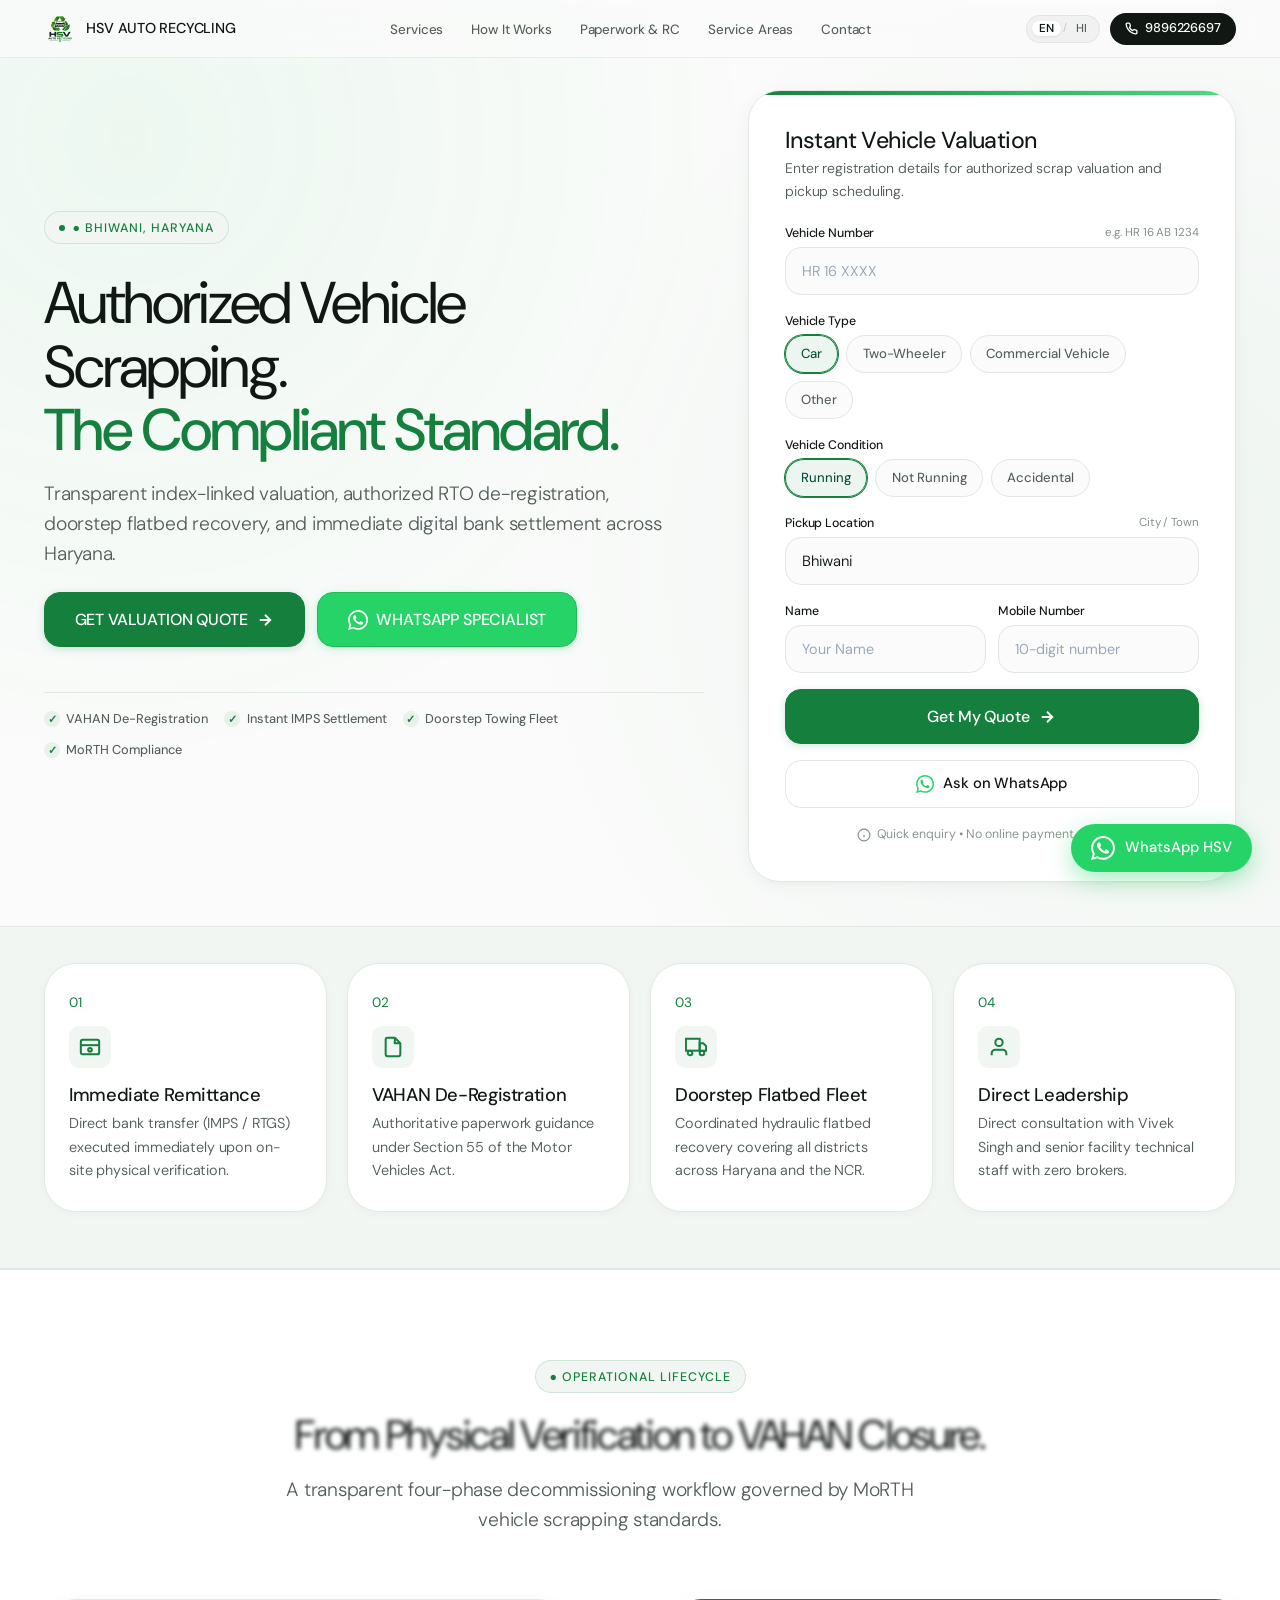
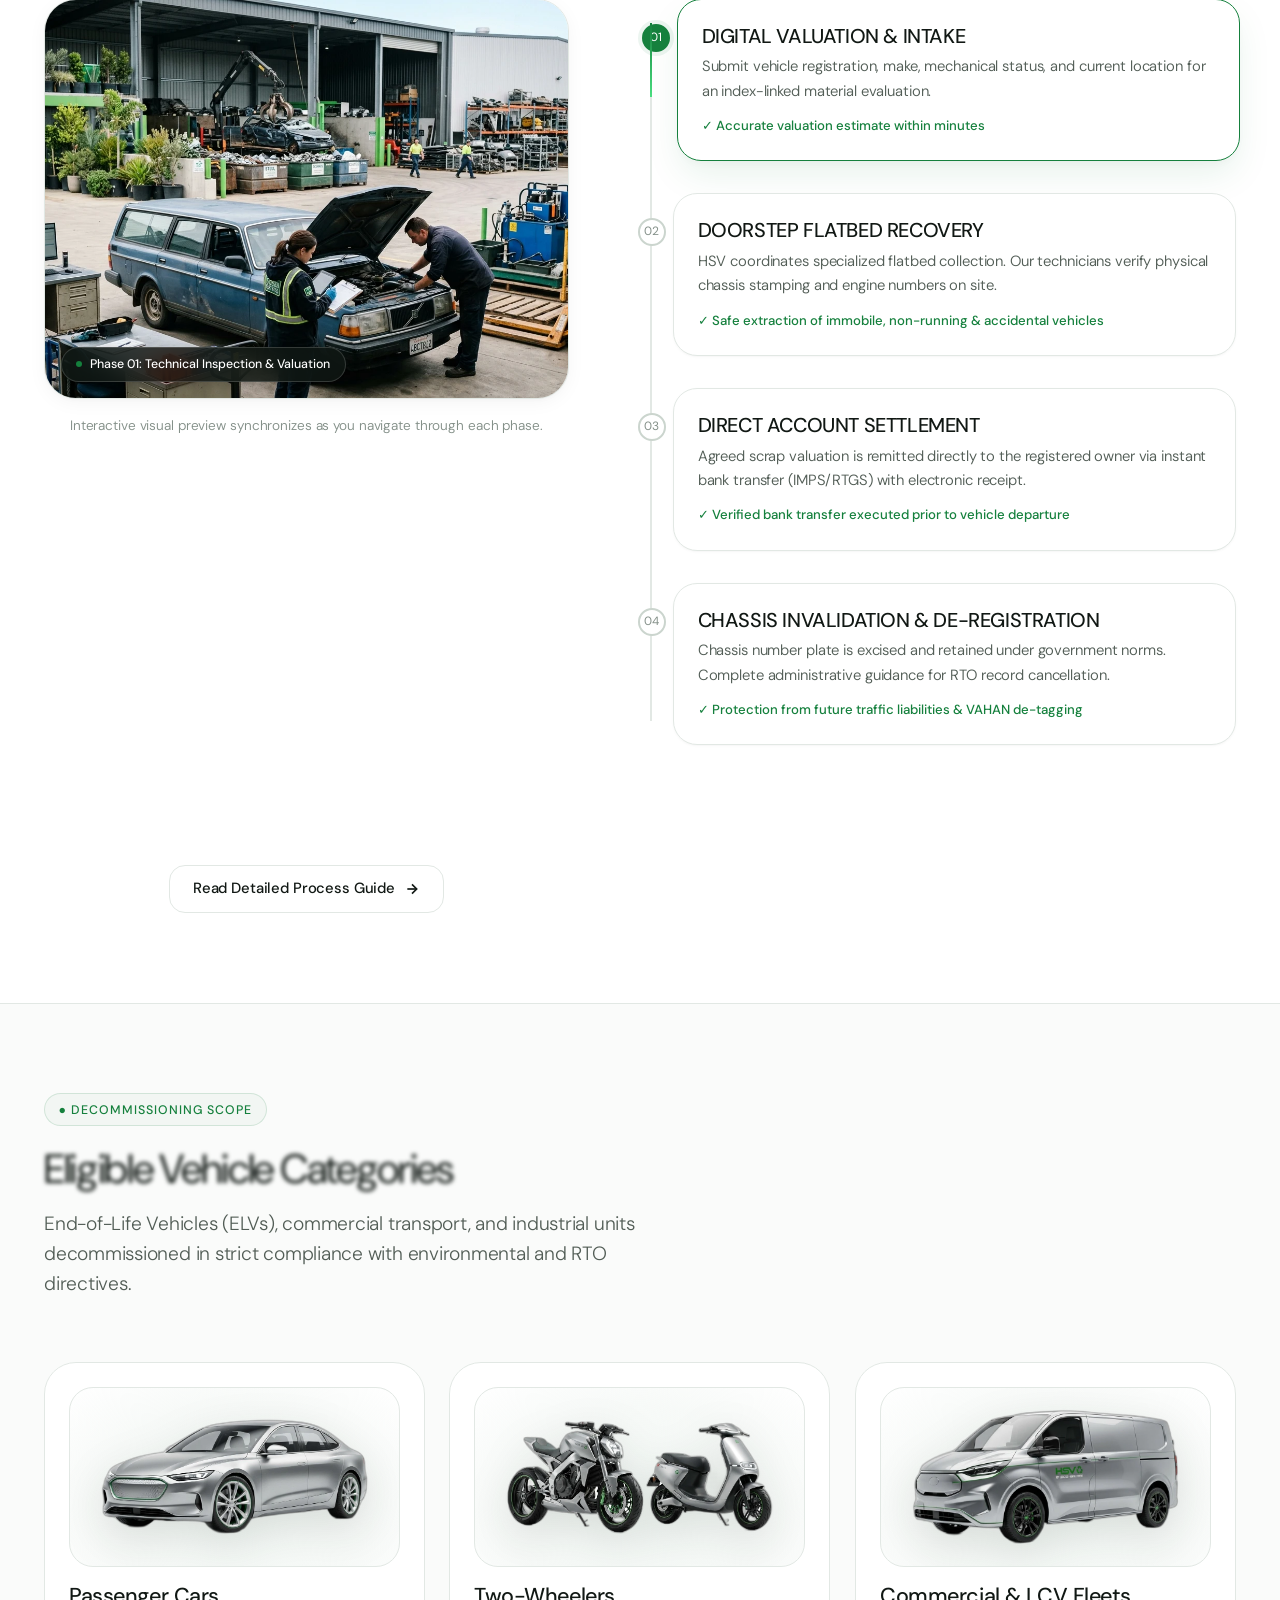
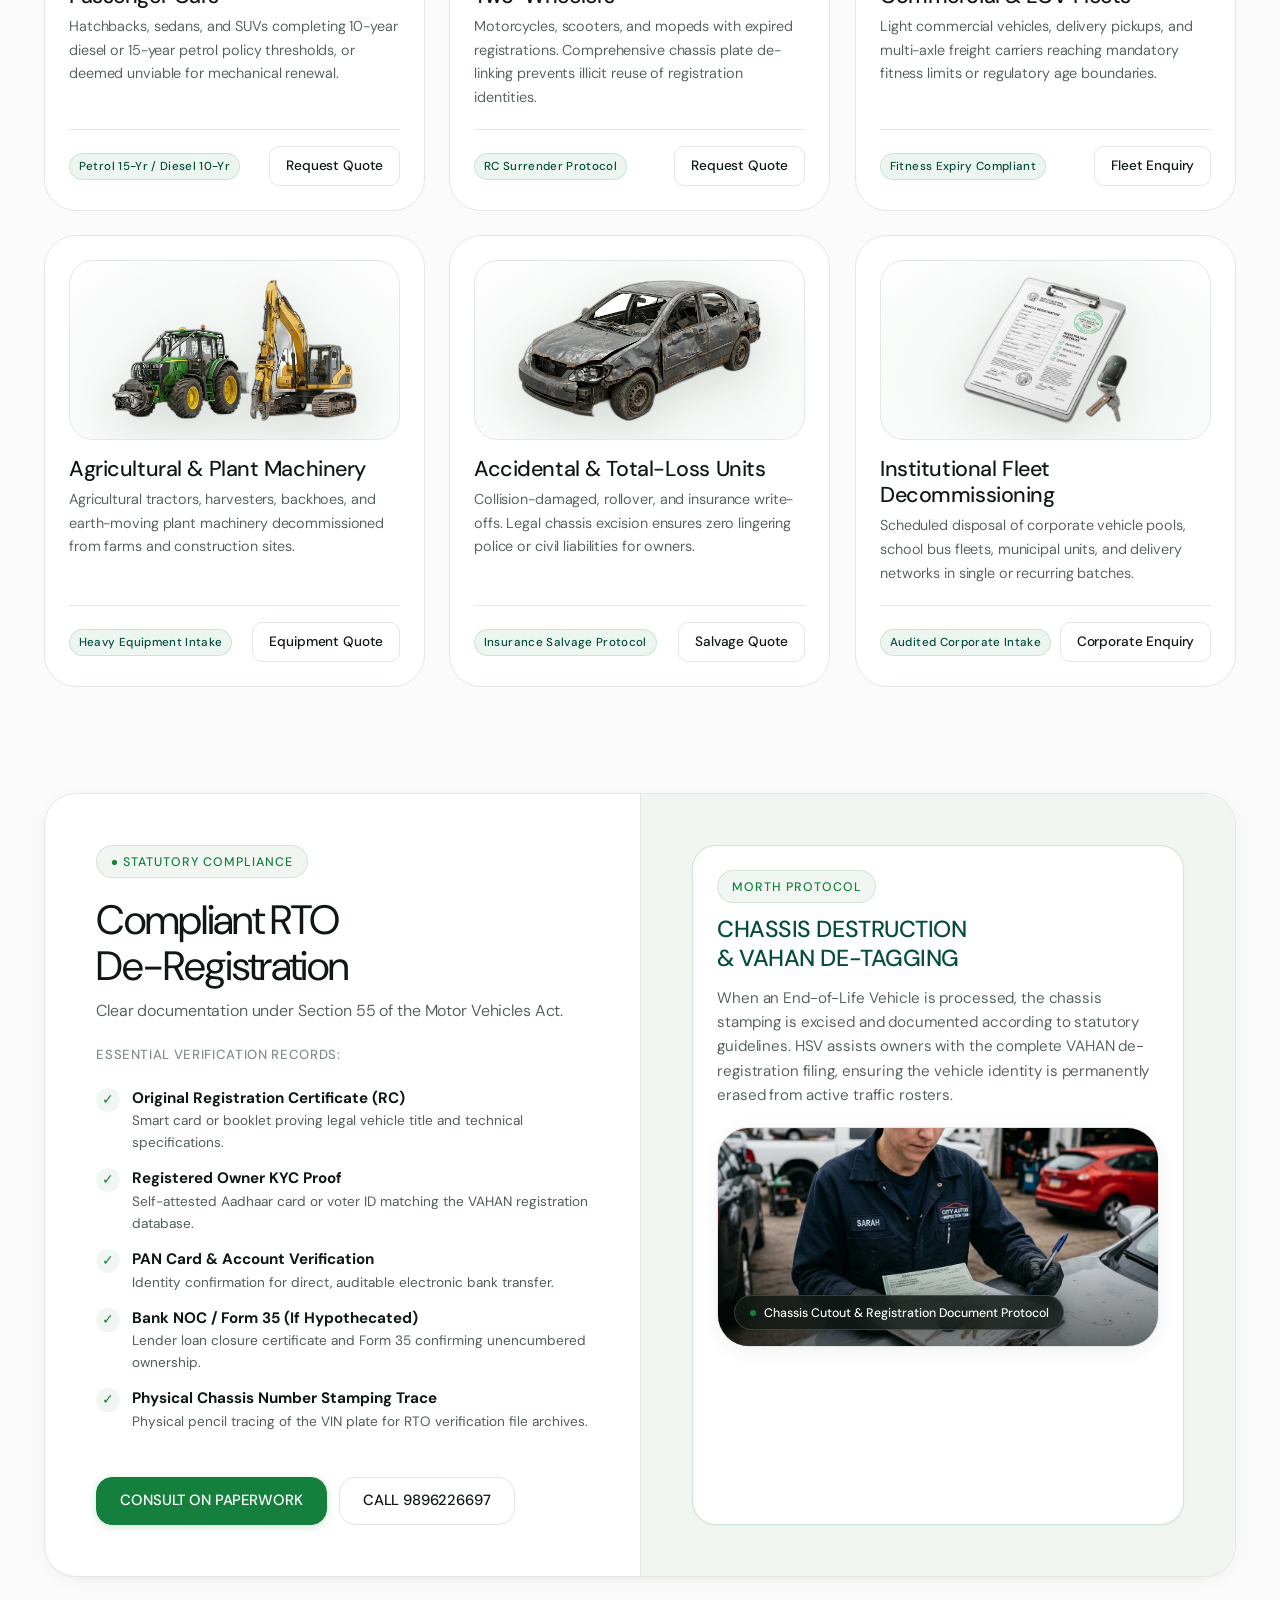
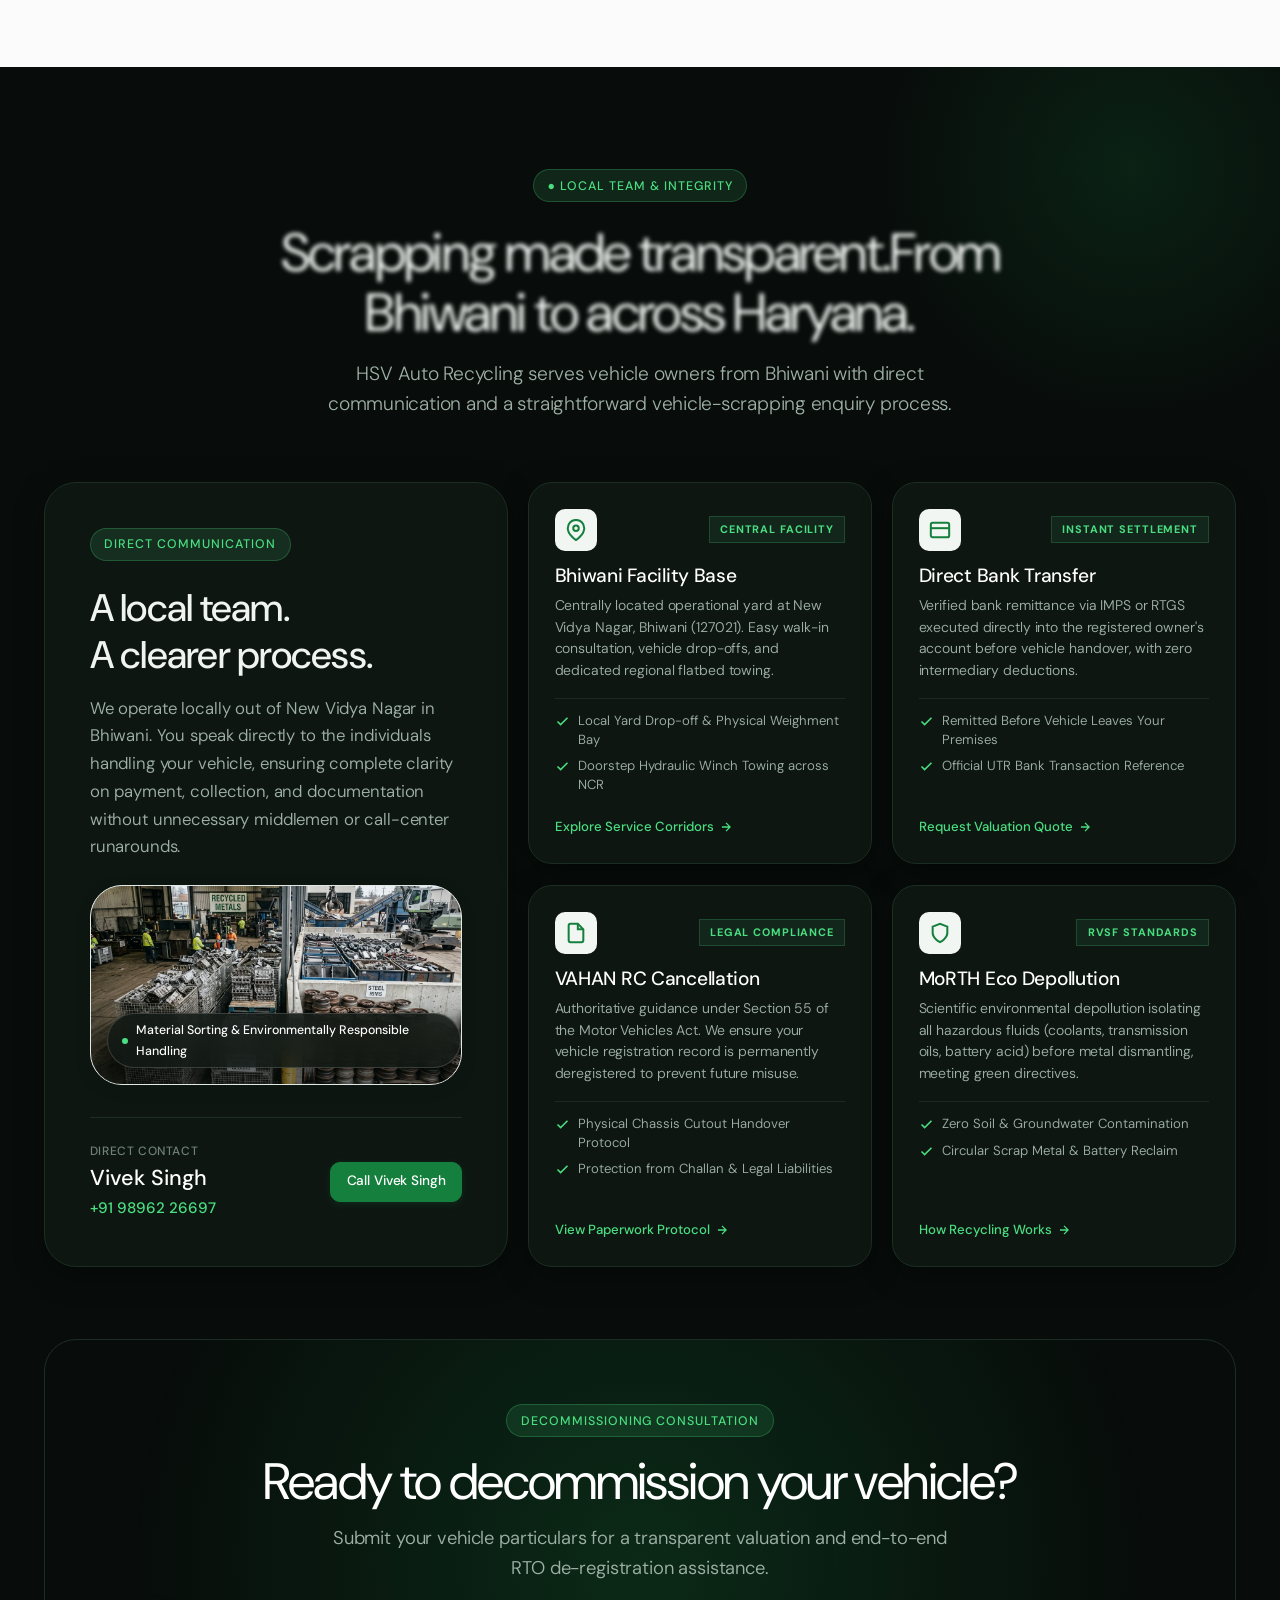
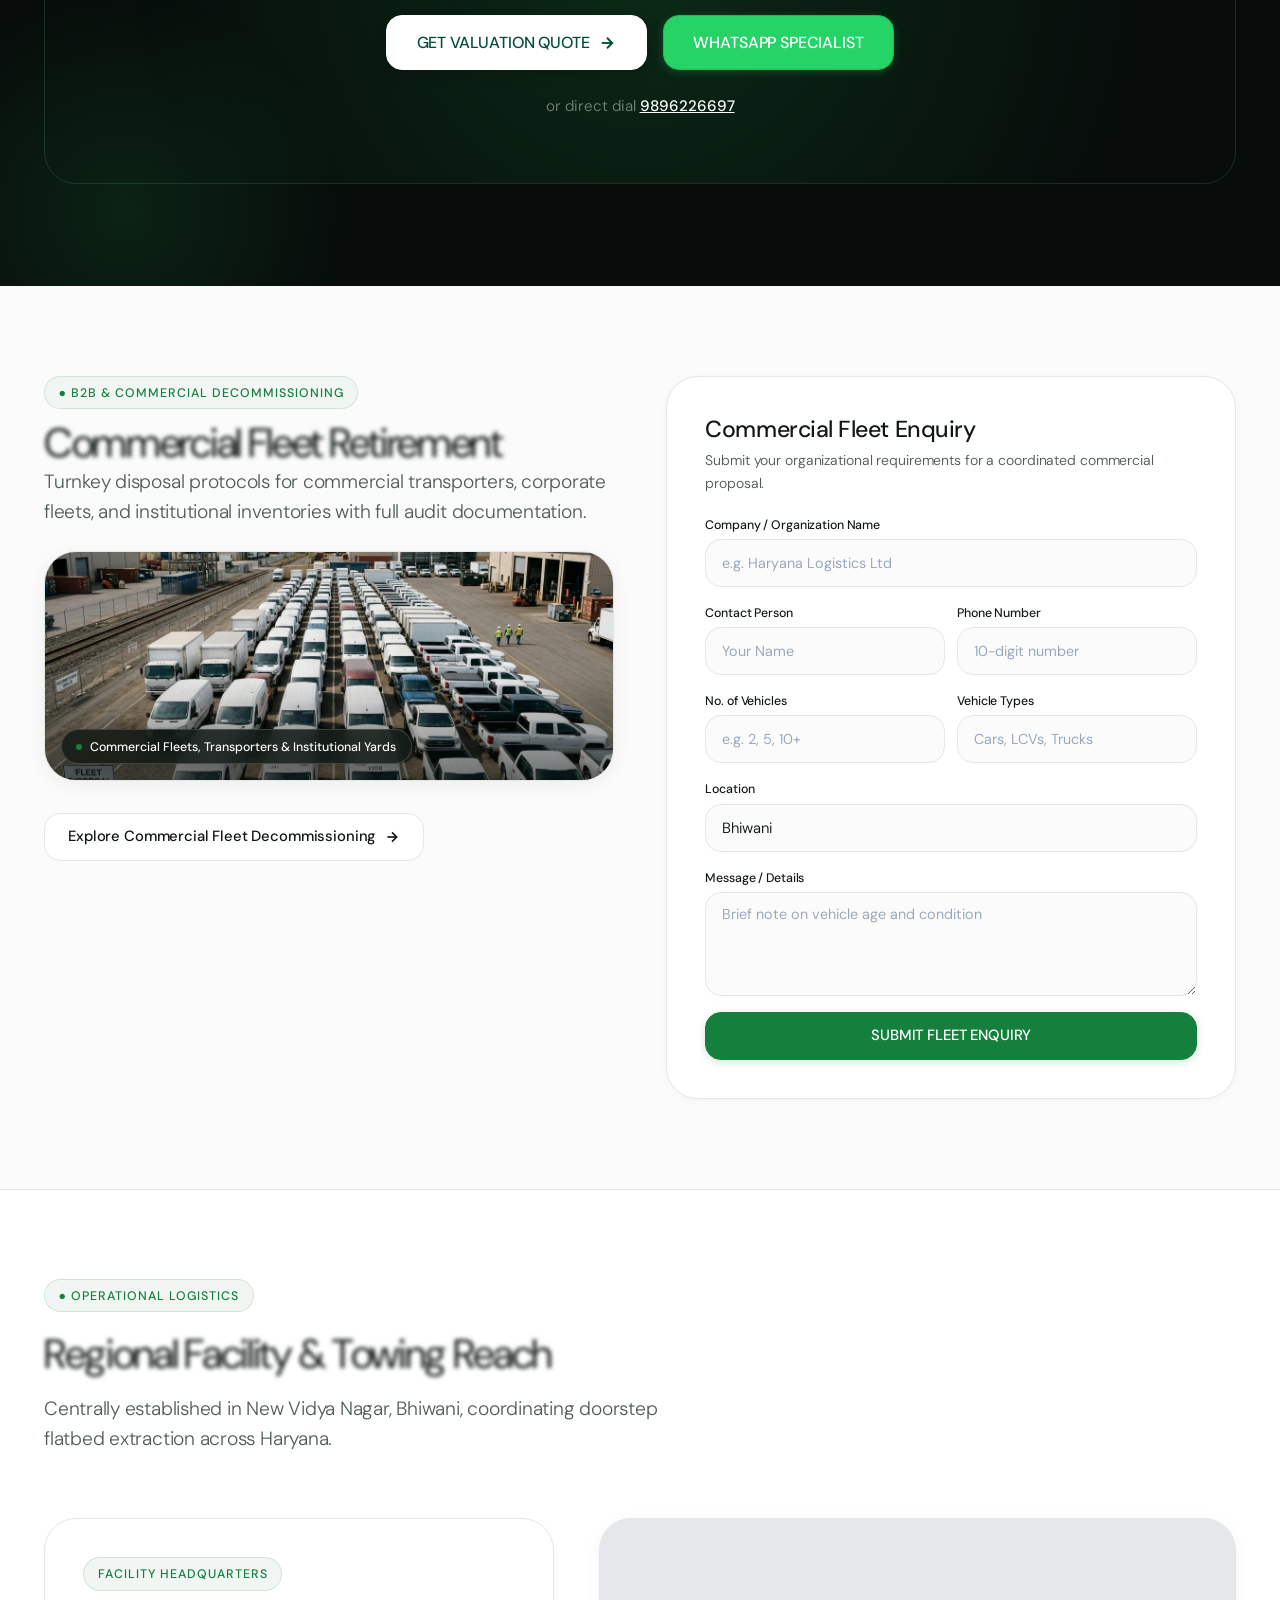
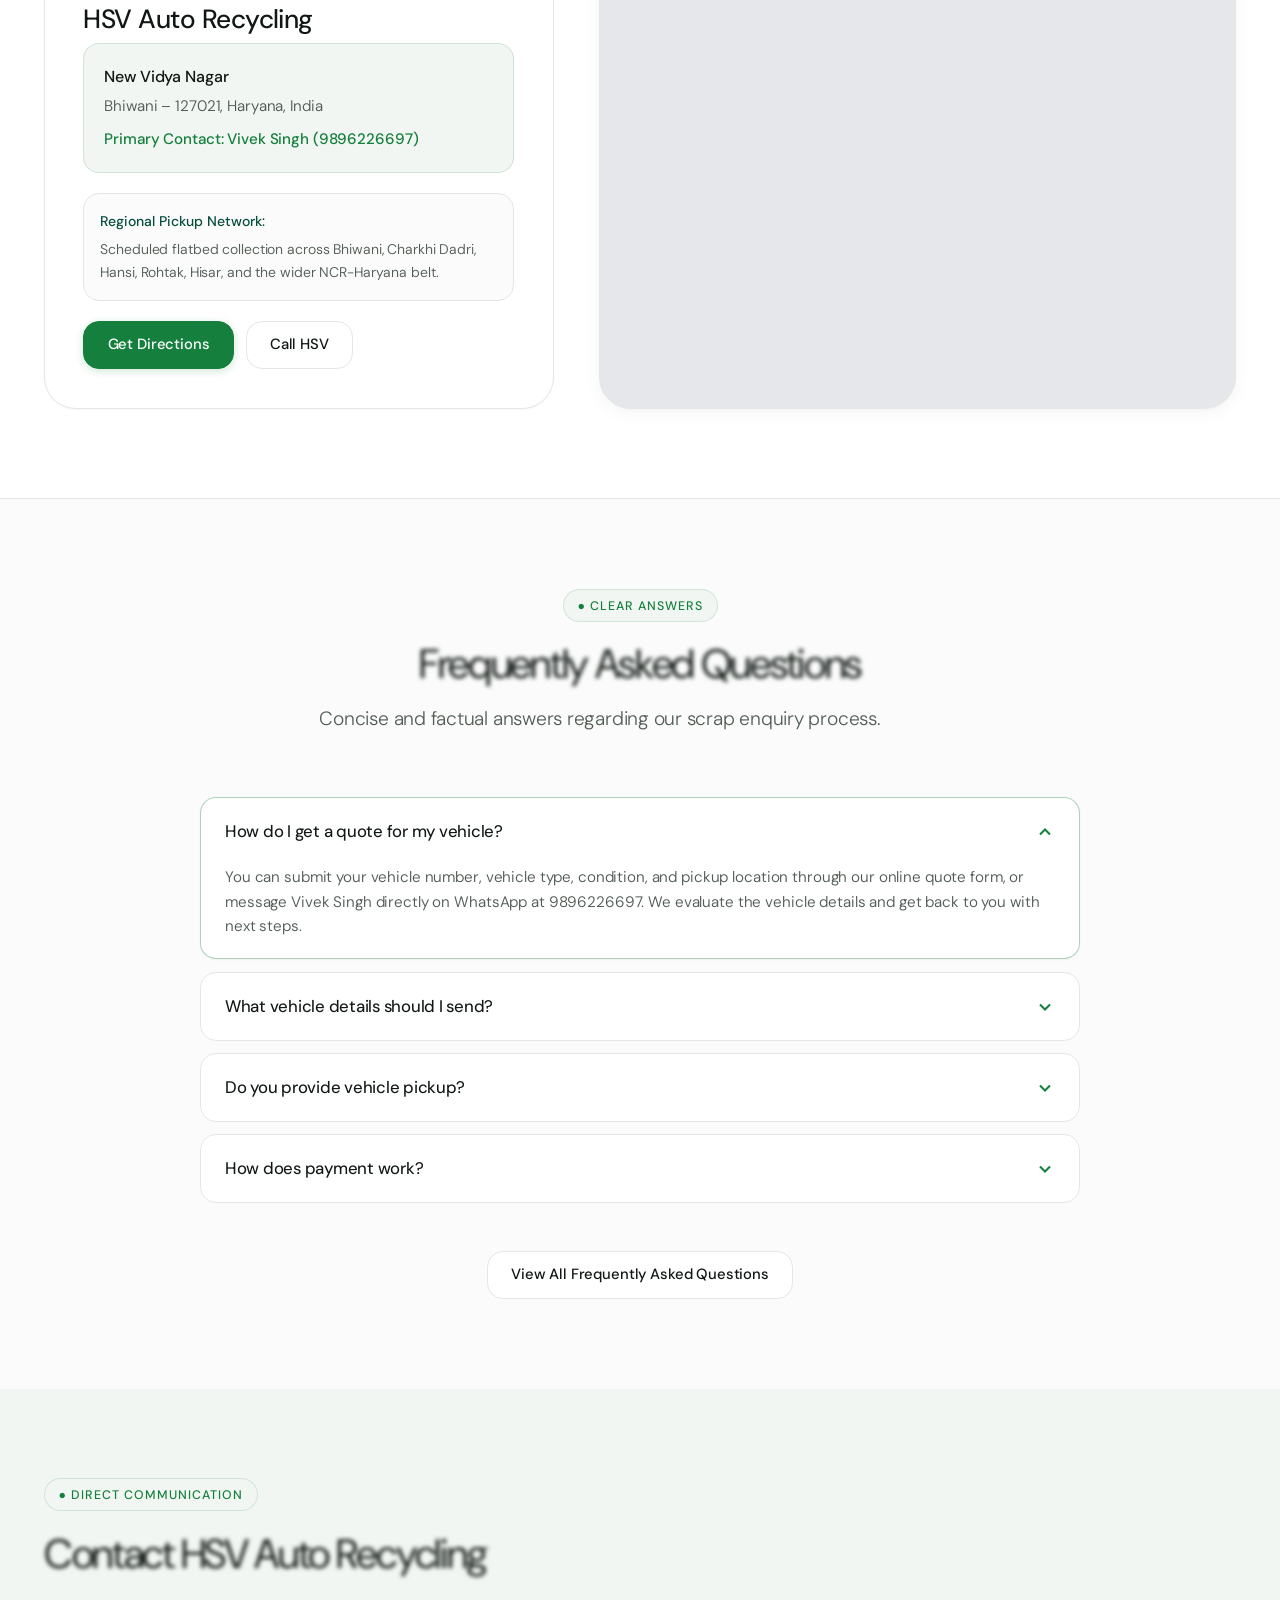
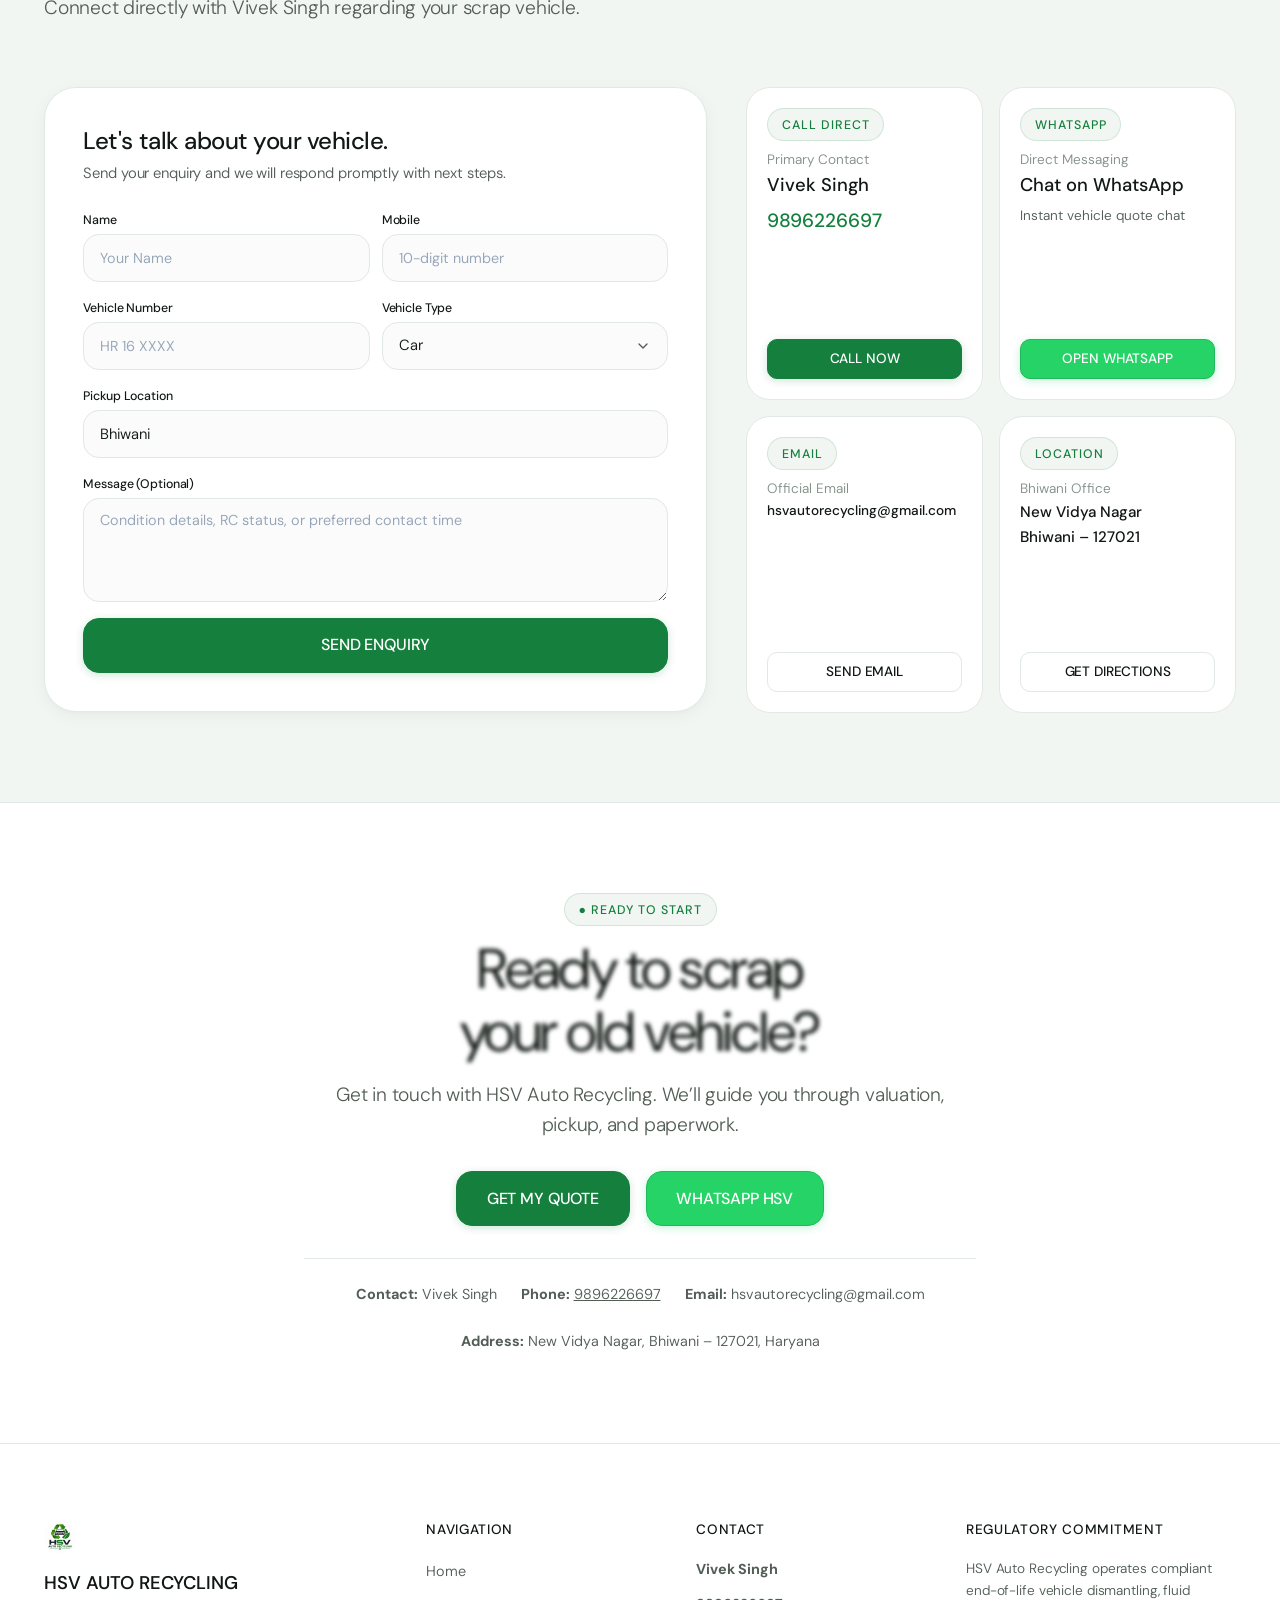
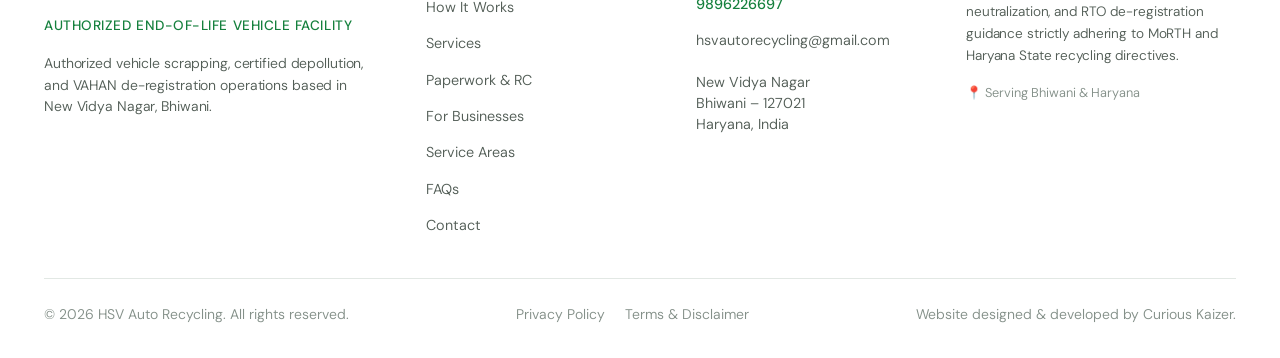
==== commit 8dfae519: "fix(ui): populate Section 07 dark bento cards with structured features and eliminate empty void" ====
--- a/index.html
+++ b/index.html
@@ -696,49 +696,133 @@
 
           <!-- Sub-Card 1 -->
           <div class="why-card-sub scroll-reveal delay-1">
-            <div class="bento-card-icon">
-              <svg width="22" height="22" viewBox="0 0 24 24" fill="none" stroke="currentColor" stroke-width="2.2">
-                <path d="M21 10c0 7-9 13-9 13s-9-6-9-13a9 9 0 0 1 18 0z"></path>
-                <circle cx="12" cy="10" r="3"></circle>
-              </svg>
-            </div>
-            <h4 style="font-size: 1.2rem; margin-bottom: 0.35rem;">Bhiwani Based</h4>
-            <p style="font-size: 0.9rem;">New Vidya Nagar, Bhiwani – 127021. Easy to visit and coordinate locally in Haryana.</p>
+            <div>
+              <div class="sub-card-top">
+                <div class="bento-card-icon">
+                  <svg width="22" height="22" viewBox="0 0 24 24" fill="none" stroke="currentColor" stroke-width="2.2">
+                    <path d="M21 10c0 7-9 13-9 13s-9-6-9-13a9 9 0 0 1 18 0z"></path>
+                    <circle cx="12" cy="10" r="3"></circle>
+                  </svg>
+                </div>
+                <span class="sub-card-badge">Central Facility</span>
+              </div>
+              <h4 style="font-size: 1.2rem; margin-bottom: 0.4rem; color: #FFFFFF;">Bhiwani Facility Base</h4>
+              <p style="font-size: 0.875rem; line-height: 1.55; color: var(--dark-text-secondary); margin-bottom: 0;">
+                Centrally located operational yard at New Vidya Nagar, Bhiwani (127021). Easy walk-in consultation, vehicle drop-offs, and dedicated regional flatbed towing.
+              </p>
+              <div class="sub-card-features">
+                <div class="sub-feature-item">
+                  <svg width="15" height="15" viewBox="0 0 24 24" fill="none" stroke="currentColor" stroke-width="2.5"><polyline points="20 6 9 17 4 12"></polyline></svg>
+                  <span>Local Yard Drop-off &amp; Physical Weighment Bay</span>
+                </div>
+                <div class="sub-feature-item">
+                  <svg width="15" height="15" viewBox="0 0 24 24" fill="none" stroke="currentColor" stroke-width="2.5"><polyline points="20 6 9 17 4 12"></polyline></svg>
+                  <span>Doorstep Hydraulic Winch Towing across NCR</span>
+                </div>
+              </div>
+            </div>
+            <a href="service-areas.html" class="card-inline-link">
+              <span>Explore Service Corridors</span>
+              <svg width="14" height="14" viewBox="0 0 24 24" fill="none" stroke="currentColor" stroke-width="2.2"><path d="M5 12h14M12 5l7 7-7 7"/></svg>
+            </a>
           </div>
 
           <!-- Sub-Card 2 -->
           <div class="why-card-sub scroll-reveal delay-2">
-            <div class="bento-card-icon">
-              <svg width="22" height="22" viewBox="0 0 24 24" fill="none" stroke="currentColor" stroke-width="2.2">
-                <rect x="2" y="4" width="20" height="16" rx="2"></rect>
-                <line x1="2" y1="10" x2="22" y2="10"></line>
-              </svg>
-            </div>
-            <h4 style="font-size: 1.2rem; margin-bottom: 0.35rem;">Direct Payment</h4>
-            <p style="font-size: 0.9rem;">Verified digital bank settlement (IMPS/RTGS) executed immediately upon vehicle handover.</p>
+            <div>
+              <div class="sub-card-top">
+                <div class="bento-card-icon">
+                  <svg width="22" height="22" viewBox="0 0 24 24" fill="none" stroke="currentColor" stroke-width="2.2">
+                    <rect x="2" y="4" width="20" height="16" rx="2"></rect>
+                    <line x1="2" y1="10" x2="22" y2="10"></line>
+                  </svg>
+                </div>
+                <span class="sub-card-badge">Instant Settlement</span>
+              </div>
+              <h4 style="font-size: 1.2rem; margin-bottom: 0.4rem; color: #FFFFFF;">Direct Bank Transfer</h4>
+              <p style="font-size: 0.875rem; line-height: 1.55; color: var(--dark-text-secondary); margin-bottom: 0;">
+                Verified bank remittance via IMPS or RTGS executed directly into the registered owner's account before vehicle handover, with zero intermediary deductions.
+              </p>
+              <div class="sub-card-features">
+                <div class="sub-feature-item">
+                  <svg width="15" height="15" viewBox="0 0 24 24" fill="none" stroke="currentColor" stroke-width="2.5"><polyline points="20 6 9 17 4 12"></polyline></svg>
+                  <span>Remitted Before Vehicle Leaves Your Premises</span>
+                </div>
+                <div class="sub-feature-item">
+                  <svg width="15" height="15" viewBox="0 0 24 24" fill="none" stroke="currentColor" stroke-width="2.5"><polyline points="20 6 9 17 4 12"></polyline></svg>
+                  <span>Official UTR Bank Transaction Reference</span>
+                </div>
+              </div>
+            </div>
+            <a href="#quote-enquiry" class="card-inline-link">
+              <span>Request Valuation Quote</span>
+              <svg width="14" height="14" viewBox="0 0 24 24" fill="none" stroke="currentColor" stroke-width="2.2"><path d="M5 12h14M12 5l7 7-7 7"/></svg>
+            </a>
           </div>
 
           <!-- Sub-Card 3 -->
           <div class="why-card-sub scroll-reveal delay-1">
-            <div class="bento-card-icon">
-              <svg width="22" height="22" viewBox="0 0 24 24" fill="none" stroke="currentColor" stroke-width="2.2">
-                <path d="M14 2H6a2 2 0 0 0-2 2v16a2 2 0 0 0 2 2h12a2 2 0 0 0 2-2V8z"></path>
-                <polyline points="14 2 14 8 20 8"></polyline>
-              </svg>
-            </div>
-            <h4 style="font-size: 1.2rem; margin-bottom: 0.35rem;">RC Guidance</h4>
-            <p style="font-size: 0.9rem;">Authoritative paperwork assistance so your public vehicle record is permanently closed.</p>
+            <div>
+              <div class="sub-card-top">
+                <div class="bento-card-icon">
+                  <svg width="22" height="22" viewBox="0 0 24 24" fill="none" stroke="currentColor" stroke-width="2.2">
+                    <path d="M14 2H6a2 2 0 0 0-2 2v16a2 2 0 0 0 2 2h12a2 2 0 0 0 2-2V8z"></path>
+                    <polyline points="14 2 14 8 20 8"></polyline>
+                  </svg>
+                </div>
+                <span class="sub-card-badge">Legal Compliance</span>
+              </div>
+              <h4 style="font-size: 1.2rem; margin-bottom: 0.4rem; color: #FFFFFF;">VAHAN RC Cancellation</h4>
+              <p style="font-size: 0.875rem; line-height: 1.55; color: var(--dark-text-secondary); margin-bottom: 0;">
+                Authoritative guidance under Section 55 of the Motor Vehicles Act. We ensure your vehicle registration record is permanently deregistered to prevent future misuse.
+              </p>
+              <div class="sub-card-features">
+                <div class="sub-feature-item">
+                  <svg width="15" height="15" viewBox="0 0 24 24" fill="none" stroke="currentColor" stroke-width="2.5"><polyline points="20 6 9 17 4 12"></polyline></svg>
+                  <span>Physical Chassis Cutout Handover Protocol</span>
+                </div>
+                <div class="sub-feature-item">
+                  <svg width="15" height="15" viewBox="0 0 24 24" fill="none" stroke="currentColor" stroke-width="2.5"><polyline points="20 6 9 17 4 12"></polyline></svg>
+                  <span>Protection from Challan &amp; Legal Liabilities</span>
+                </div>
+              </div>
+            </div>
+            <a href="paperwork.html" class="card-inline-link">
+              <span>View Paperwork Protocol</span>
+              <svg width="14" height="14" viewBox="0 0 24 24" fill="none" stroke="currentColor" stroke-width="2.2"><path d="M5 12h14M12 5l7 7-7 7"/></svg>
+            </a>
           </div>
 
           <!-- Sub-Card 4 -->
           <div class="why-card-sub scroll-reveal delay-2">
-            <div class="bento-card-icon">
-              <svg width="22" height="22" viewBox="0 0 24 24" fill="none" stroke="currentColor" stroke-width="2.2">
-                <path d="M12 22s8-4 8-10V5l-8-3-8 3v7c0 6 8 10 8 10z"></path>
-              </svg>
-            </div>
-            <h4 style="font-size: 1.2rem; margin-bottom: 0.35rem;">MoRTH Standards</h4>
-            <p style="font-size: 0.9rem;">Scientific fluid depollution, chassis destruction, and circular scrap reclamation.</p>
+            <div>
+              <div class="sub-card-top">
+                <div class="bento-card-icon">
+                  <svg width="22" height="22" viewBox="0 0 24 24" fill="none" stroke="currentColor" stroke-width="2.2">
+                    <path d="M12 22s8-4 8-10V5l-8-3-8 3v7c0 6 8 10 8 10z"></path>
+                  </svg>
+                </div>
+                <span class="sub-card-badge">RVSF Standards</span>
+              </div>
+              <h4 style="font-size: 1.2rem; margin-bottom: 0.4rem; color: #FFFFFF;">MoRTH Eco Depollution</h4>
+              <p style="font-size: 0.875rem; line-height: 1.55; color: var(--dark-text-secondary); margin-bottom: 0;">
+                Scientific environmental depollution isolating all hazardous fluids (coolants, transmission oils, battery acid) before metal dismantling, meeting green directives.
+              </p>
+              <div class="sub-card-features">
+                <div class="sub-feature-item">
+                  <svg width="15" height="15" viewBox="0 0 24 24" fill="none" stroke="currentColor" stroke-width="2.5"><polyline points="20 6 9 17 4 12"></polyline></svg>
+                  <span>Zero Soil &amp; Groundwater Contamination</span>
+                </div>
+                <div class="sub-feature-item">
+                  <svg width="15" height="15" viewBox="0 0 24 24" fill="none" stroke="currentColor" stroke-width="2.5"><polyline points="20 6 9 17 4 12"></polyline></svg>
+                  <span>Circular Scrap Metal &amp; Battery Reclaim</span>
+                </div>
+              </div>
+            </div>
+            <a href="how-it-works.html" class="card-inline-link">
+              <span>How Recycling Works</span>
+              <svg width="14" height="14" viewBox="0 0 24 24" fill="none" stroke="currentColor" stroke-width="2.2"><path d="M5 12h14M12 5l7 7-7 7"/></svg>
+            </a>
           </div>
         </div>
 
--- a/assets/css/style.css
+++ b/assets/css/style.css
@@ -551,7 +551,6 @@
 }
 
 .theme-dark-transition-wrapper .bento-card,
-.theme-dark-transition-wrapper .why-card-sub,
 .theme-dark-transition-wrapper .why-card-main {
   background-color: var(--dark-bg-surface);
   border-color: var(--dark-border-subtle);
@@ -559,10 +558,89 @@
   box-shadow: var(--shadow-dark-card);
 }
 
+.theme-dark-transition-wrapper .why-card-sub {
+  background-color: var(--dark-bg-surface);
+  border: 1px solid var(--dark-border-subtle);
+  border-radius: var(--radius-lg);
+  padding: clamp(1.35rem, 2vw, 1.75rem);
+  display: flex;
+  flex-direction: column;
+  justify-content: space-between;
+  height: 100%;
+  color: var(--dark-text-primary);
+  box-shadow: var(--shadow-dark-card);
+  transition: all var(--transition-normal);
+}
+
 .theme-dark-transition-wrapper .bento-card:hover,
 .theme-dark-transition-wrapper .why-card-sub:hover {
   border-color: var(--dark-border-highlight);
   box-shadow: 0 16px 36px rgba(0, 0, 0, 0.6), 0 0 20px rgba(34, 197, 94, 0.15);
+  transform: translateY(-3px);
+}
+
+.theme-dark-transition-wrapper .sub-card-top {
+  display: flex;
+  align-items: center;
+  justify-content: space-between;
+  margin-bottom: var(--space-3);
+}
+
+.theme-dark-transition-wrapper .sub-card-top .bento-card-icon {
+  margin-bottom: 0;
+}
+
+.theme-dark-transition-wrapper .sub-card-badge {
+  font-size: 0.68rem;
+  letter-spacing: 0.08em;
+  font-weight: 700;
+  text-transform: uppercase;
+  color: var(--color-lime);
+  background-color: rgba(74, 222, 128, 0.08);
+  border: 1px solid rgba(74, 222, 128, 0.2);
+  padding: 0.25rem 0.65rem;
+  border-radius: var(--radius-full);
+}
+
+.theme-dark-transition-wrapper .sub-card-features {
+  display: flex;
+  flex-direction: column;
+  gap: 0.5rem;
+  margin: 1rem 0 1.25rem 0;
+  padding-top: 0.85rem;
+  border-top: 1px solid rgba(255, 255, 255, 0.07);
+}
+
+.theme-dark-transition-wrapper .sub-feature-item {
+  display: flex;
+  align-items: flex-start;
+  gap: 0.5rem;
+  font-size: 0.825rem;
+  color: var(--dark-text-secondary);
+  line-height: 1.4;
+}
+
+.theme-dark-transition-wrapper .sub-feature-item svg {
+  flex-shrink: 0;
+  color: var(--color-lime);
+  margin-top: 2px;
+}
+
+.theme-dark-transition-wrapper .card-inline-link {
+  font-size: 0.825rem;
+  color: var(--color-lime);
+  font-weight: 500;
+  display: inline-flex;
+  align-items: center;
+  gap: 0.35rem;
+  margin-top: auto;
+  text-decoration: none;
+  transition: gap var(--transition-fast), color var(--transition-fast);
+}
+
+.theme-dark-transition-wrapper .card-inline-link:hover {
+  gap: 0.55rem;
+  color: #FFFFFF;
 }
 
 /* ==========================================================================
@@ -2113,9 +2191,12 @@
 }
 
 /* ==========================================================================
-   20. RESPONSIVE BREAKPOINTS (FLUID & ADAPTABLE)
-   320px, 360px, 375px, 430px, 768px, 820px, 1024px, 1280px, 1440px+
+   20. RESPONSIVE BREAKPOINTS (FLUID & ADAPTABLE MOBILE SYSTEM)
+   Calibrated for iPhone SE (375px), iPhone 14/15 (390-430px), Tablets (768-820px),
+   Desktop (1024px+) with strict visual hierarchy and thumb-friendly ergonomics.
    ========================================================================== */
+
+/* Tablet Breakpoint (<= 1024px) */
 @media (max-width: 1024px) {
   .nav-links, .desktop-only {
     display: none;
@@ -2141,7 +2222,7 @@
   }
 
   .sticky-preview-card {
-    height: 280px;
+    height: 260px;
   }
 
   .bento-grid-4 {
@@ -2164,6 +2245,7 @@
   .why-bento-grid {
     grid-template-columns: 1fr 1fr;
   }
+
   .why-card-main {
     grid-column: span 2;
     grid-row: auto;
@@ -2180,14 +2262,19 @@
   }
 }
 
+/* Tablet & Mobile Sticky Action Bar Trigger (<= 820px) */
 @media (max-width: 820px) {
+  body {
+    padding-bottom: 74px;
+  }
+
   .mobile-action-bar {
     display: block;
   }
 
   .floating-whatsapp-btn {
     bottom: 84px;
-    right: 18px;
+    right: 16px;
     padding: 0.65rem;
     border-radius: 50%;
   }
@@ -2197,43 +2284,423 @@
   }
 }
 
-@media (max-width: 640px) {
-  .bento-grid-4,
-  .vehicle-types-grid,
-  .why-bento-grid,
-  .contact-quick-cards,
-  .footer-top-grid {
-    grid-template-columns: 1fr;
-  }
-
-  .why-card-main {
-    grid-column: span 1;
-  }
-
-  .timeline-progress-track {
-    padding-left: var(--space-8);
-  }
-
-  .timeline-node-badge {
-    left: calc(-1 * var(--space-8) + 2px);
+/* Smartphone Primary Breakpoint (<= 768px) */
+@media (max-width: 768px) {
+  .section {
+    padding-top: clamp(2.5rem, 5.5vw, 3.5rem);
+    padding-bottom: clamp(2.5rem, 5.5vw, 3.5rem);
+  }
+
+  .section-header {
+    margin-bottom: 1.75rem;
+  }
+
+  .section-header h2 {
+    font-size: clamp(1.75rem, 6vw, 2.25rem);
+    line-height: 1.15;
+  }
+
+  .section-header .lead {
+    font-size: 0.95rem;
+    line-height: 1.55;
+  }
+
+  .container {
+    padding-left: 1.15rem;
+    padding-right: 1.15rem;
+  }
+
+  /* Subpage Hero */
+  .subpage-hero {
+    padding-top: calc(var(--header-height) + 1.25rem);
+    padding-bottom: 2rem;
+  }
+
+  .subpage-hero h1 {
+    font-size: clamp(1.85rem, 6.5vw, 2.45rem);
+    line-height: 1.15;
+    letter-spacing: -0.03em;
+  }
+
+  .subpage-hero .lead {
+    font-size: 0.95rem;
+    line-height: 1.55;
+  }
+
+  /* Hero Mobile Refinement */
+  .hero-section {
+    padding-top: calc(var(--header-height) + 1.15rem);
+    padding-bottom: 2.25rem;
+  }
+
+  .hero-content {
+    gap: 0.85rem;
+  }
+
+  .hero-title {
+    font-size: clamp(2.1rem, 7.8vw, 2.85rem);
+    line-height: 1.1;
+    letter-spacing: -0.035em;
+  }
+
+  .hero-content .lead {
+    font-size: 0.95rem;
+    line-height: 1.55;
   }
 
   .hero-ctas {
     flex-direction: column;
     align-items: stretch;
-  }
+    gap: 0.65rem;
+    width: 100%;
+    margin-top: 0.35rem;
+    margin-bottom: 0.75rem;
+  }
+
   .hero-ctas .btn {
     width: 100%;
-  }
-}
-
-@media (max-width: 360px) {
+    justify-content: center;
+    min-height: 48px;
+    font-size: 0.925rem;
+  }
+
+  /* Trust Indicators 2x2 on Mobile */
+  .trust-chips-row {
+    display: grid;
+    grid-template-columns: 1fr 1fr;
+    gap: 0.5rem;
+    width: 100%;
+    padding: 0.75rem 0.85rem;
+    background-color: var(--bg-surface-soft);
+    border-radius: var(--radius-md);
+    border: 1px solid rgba(21, 128, 61, 0.12);
+  }
+
+  .trust-chip {
+    font-size: 0.785rem;
+    padding: 0;
+    white-space: normal;
+    line-height: 1.35;
+    display: flex;
+    align-items: center;
+    gap: 0.35rem;
+  }
+
+  /* Hero Valuation Quote Card on Mobile */
   .quote-card {
-    padding: var(--space-4) var(--space-3);
-  }
-}
-
-/* Reduced Motion */
+    padding: 1.35rem 1.15rem;
+    border-radius: var(--radius-xl);
+  }
+
+  .quote-card-header {
+    margin-bottom: 1.15rem;
+  }
+
+  .quote-card-title {
+    font-size: 1.35rem;
+  }
+
+  .quote-card-subtitle {
+    font-size: 0.85rem;
+  }
+
+  /* Section 03: Trust Bento Grid 2x2 on Mobile */
+  .bento-grid-4 {
+    grid-template-columns: repeat(2, 1fr);
+    gap: 0.75rem;
+  }
+
+  .bento-card {
+    padding: 1.25rem 1rem;
+    border-radius: var(--radius-lg);
+  }
+
+  .bento-card-num {
+    font-size: 0.75rem;
+    margin-bottom: 0.35rem;
+  }
+
+  .bento-card-icon {
+    width: 36px;
+    height: 36px;
+    margin-bottom: 0.65rem;
+  }
+
+  .bento-card-icon svg {
+    width: 18px;
+    height: 18px;
+  }
+
+  .bento-card h3 {
+    font-size: 0.975rem;
+    line-height: 1.25;
+    margin-bottom: 0.3rem;
+  }
+
+  .bento-card p {
+    font-size: 0.8rem;
+    line-height: 1.45;
+  }
+
+  /* Section 04: Sticky Storytelling on Mobile */
+  .sticky-storyteller-grid {
+    gap: 1.5rem;
+  }
+
+  .sticky-preview-card {
+    height: 200px;
+    border-radius: var(--radius-lg);
+  }
+
+  .timeline-progress-track {
+    padding-left: 2rem;
+    gap: 1.25rem;
+  }
+
+  .timeline-progress-track::before,
+  .timeline-fill-bar {
+    left: 11px;
+    top: 18px;
+  }
+
+  .timeline-node-badge {
+    width: 24px;
+    height: 24px;
+    font-size: 0.7rem;
+    left: -2rem;
+    top: 16px;
+  }
+
+  .timeline-step-item {
+    padding: 1.15rem 1rem;
+    border-radius: var(--radius-md);
+  }
+
+  .timeline-step-item h3 {
+    font-size: 1.05rem;
+  }
+
+  .timeline-step-item p {
+    font-size: 0.85rem;
+  }
+
+  /* Section 05: Vehicle Categories on Mobile */
+  .vehicle-types-grid {
+    grid-template-columns: 1fr;
+    gap: 1rem;
+  }
+
+  .vehicle-card {
+    padding: 1.35rem 1.15rem;
+    border-radius: var(--radius-xl);
+  }
+
+  .vehicle-3d-visual {
+    height: 140px;
+    padding: var(--space-2);
+    margin-bottom: 0.85rem;
+  }
+
+  .vehicle-3d-visual img {
+    max-height: 115px;
+  }
+
+  .vehicle-card-title {
+    font-size: 1.25rem;
+    min-height: auto;
+    margin-bottom: 0.35rem;
+  }
+
+  .vehicle-card-desc {
+    font-size: 0.875rem;
+    line-height: 1.5;
+    margin-bottom: 0.75rem;
+  }
+
+  .vehicle-card-specs {
+    font-size: 0.8rem;
+    padding: 0.5rem 0.75rem;
+    margin-bottom: 0.75rem;
+  }
+
+  .vehicle-card-footer {
+    padding-top: 0.75rem;
+    flex-direction: column;
+    align-items: stretch;
+    gap: 0.65rem;
+  }
+
+  .vehicle-spec-pill {
+    width: 100%;
+    justify-content: center;
+    text-align: center;
+    font-size: 0.775rem;
+  }
+
+  .vehicle-card-footer .btn {
+    width: 100%;
+    justify-content: center;
+    min-height: 44px;
+  }
+
+  /* Section 06: Paperwork Checklist on Mobile */
+  .paperwork-left,
+  .paperwork-right {
+    padding: 1.5rem 1.15rem;
+  }
+
+  .rc-explainer-card {
+    padding: 1.25rem 1rem;
+    border-radius: var(--radius-lg);
+  }
+
+  .checklist-list {
+    gap: 0.65rem;
+  }
+
+  .checklist-item {
+    font-size: 0.875rem;
+  }
+
+  /* Section 07: Dark Section on Mobile */
+  .why-bento-grid {
+    grid-template-columns: 1fr;
+    gap: 0.85rem;
+  }
+
+  .why-card-main {
+    grid-column: span 1;
+    padding: 1.5rem 1.15rem;
+    border-radius: var(--radius-xl);
+  }
+
+  .why-card-sub {
+    padding: 1.25rem 1rem;
+    border-radius: var(--radius-lg);
+  }
+
+  /* Section 08, 09, 11 (Business, Location, Contact) on Mobile */
+  .business-section-grid,
+  .service-area-grid,
+  .contact-bento-grid {
+    grid-template-columns: 1fr;
+    gap: 1.25rem;
+  }
+
+  .location-info-card,
+  .contact-form-card,
+  .business-card {
+    padding: 1.35rem 1.15rem;
+    border-radius: var(--radius-xl);
+  }
+
+  .map-container {
+    height: 270px;
+    min-height: 270px;
+    border-radius: var(--radius-xl);
+  }
+
+  /* Contact Quick Channels: 2x2 on Mobile */
+  .contact-quick-cards {
+    grid-template-columns: repeat(2, 1fr);
+    gap: 0.65rem;
+  }
+
+  .contact-quick-cards > .media-card {
+    grid-column: span 2;
+    height: 140px !important;
+  }
+
+  .quick-contact-card {
+    padding: 1rem 0.85rem;
+    border-radius: var(--radius-md);
+  }
+
+  .quick-contact-card .btn {
+    min-height: 38px;
+    font-size: 0.775rem;
+  }
+
+  /* FAQ Accordion on Mobile */
+  .faq-question-btn {
+    padding: 1rem 1.15rem;
+    font-size: 0.975rem;
+  }
+
+  .faq-answer-panel {
+    padding: 0 1.15rem 1rem;
+    font-size: 0.9rem;
+    line-height: 1.6;
+  }
+
+  /* Footer on Mobile */
+  .site-footer {
+    padding-top: 2.75rem;
+    padding-bottom: 2rem;
+  }
+
+  .footer-top-grid {
+    grid-template-columns: 1fr;
+    gap: 1.75rem;
+    margin-bottom: 2rem;
+  }
+
+  .footer-bottom-bar {
+    flex-direction: column;
+    align-items: flex-start;
+    gap: 0.75rem;
+  }
+
+  /* Media Card Overlay on Mobile */
+  .media-card {
+    border-radius: var(--radius-lg);
+  }
+
+  .media-badge-overlay {
+    font-size: 0.725rem;
+    padding: 0.35rem 0.65rem;
+    bottom: 0.65rem;
+    left: 0.65rem;
+    right: 0.65rem;
+  }
+}
+
+/* Compact Smartphones (<= 380px) */
+@media (max-width: 380px) {
+  .bento-grid-4 {
+    grid-template-columns: 1fr;
+    gap: 0.65rem;
+  }
+
+  .trust-chips-row {
+    grid-template-columns: 1fr;
+    gap: 0.4rem;
+  }
+
+  .contact-quick-cards {
+    grid-template-columns: 1fr;
+  }
+
+  .contact-quick-cards > .media-card {
+    grid-column: span 1;
+  }
+
+  .quote-card {
+    padding: 1.15rem 0.85rem;
+  }
+
+  .choice-chip {
+    font-size: 0.75rem;
+    padding: 0 0.65rem;
+    height: 32px;
+  }
+
+  .hero-title {
+    font-size: 2rem;
+  }
+}
+
+/* Accessibility: Reduced Motion */
 @media (prefers-reduced-motion: reduce) {
   *, *::before, *::after {
     animation-duration: 0.01ms !important;
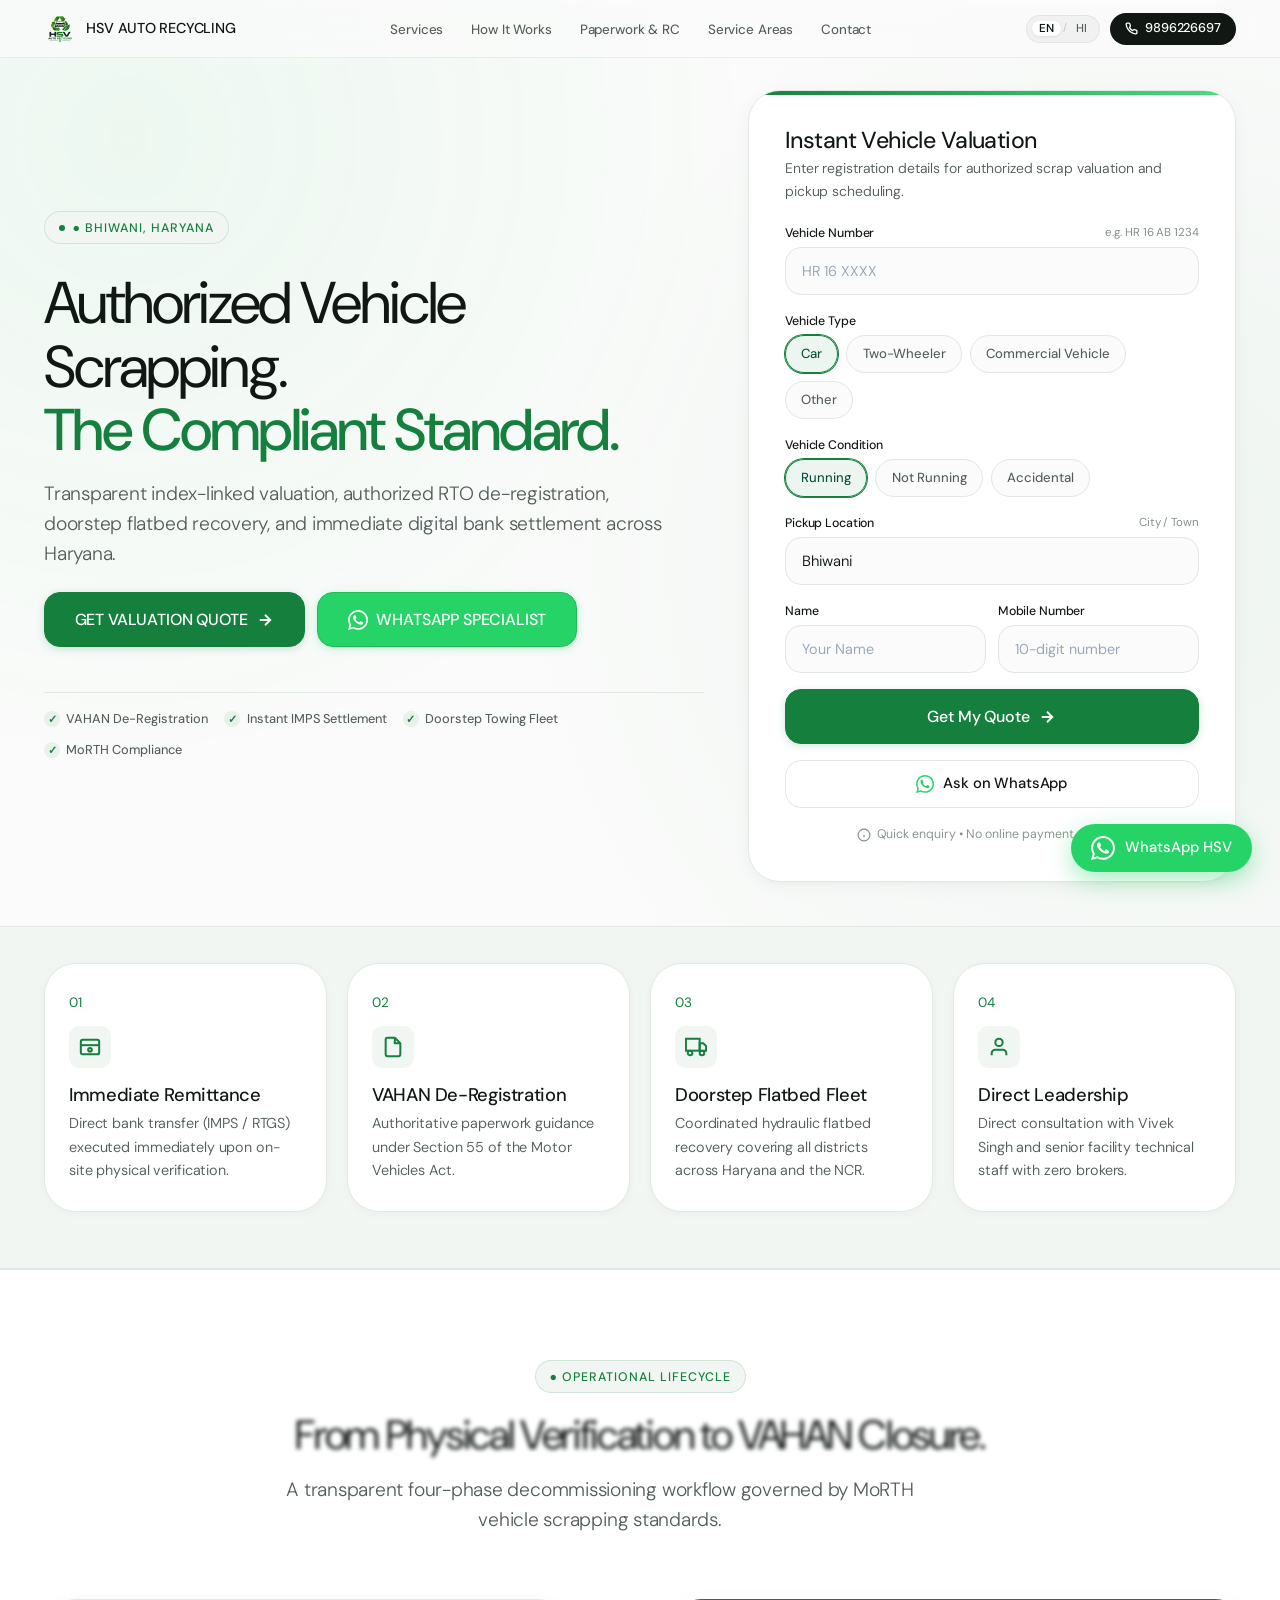
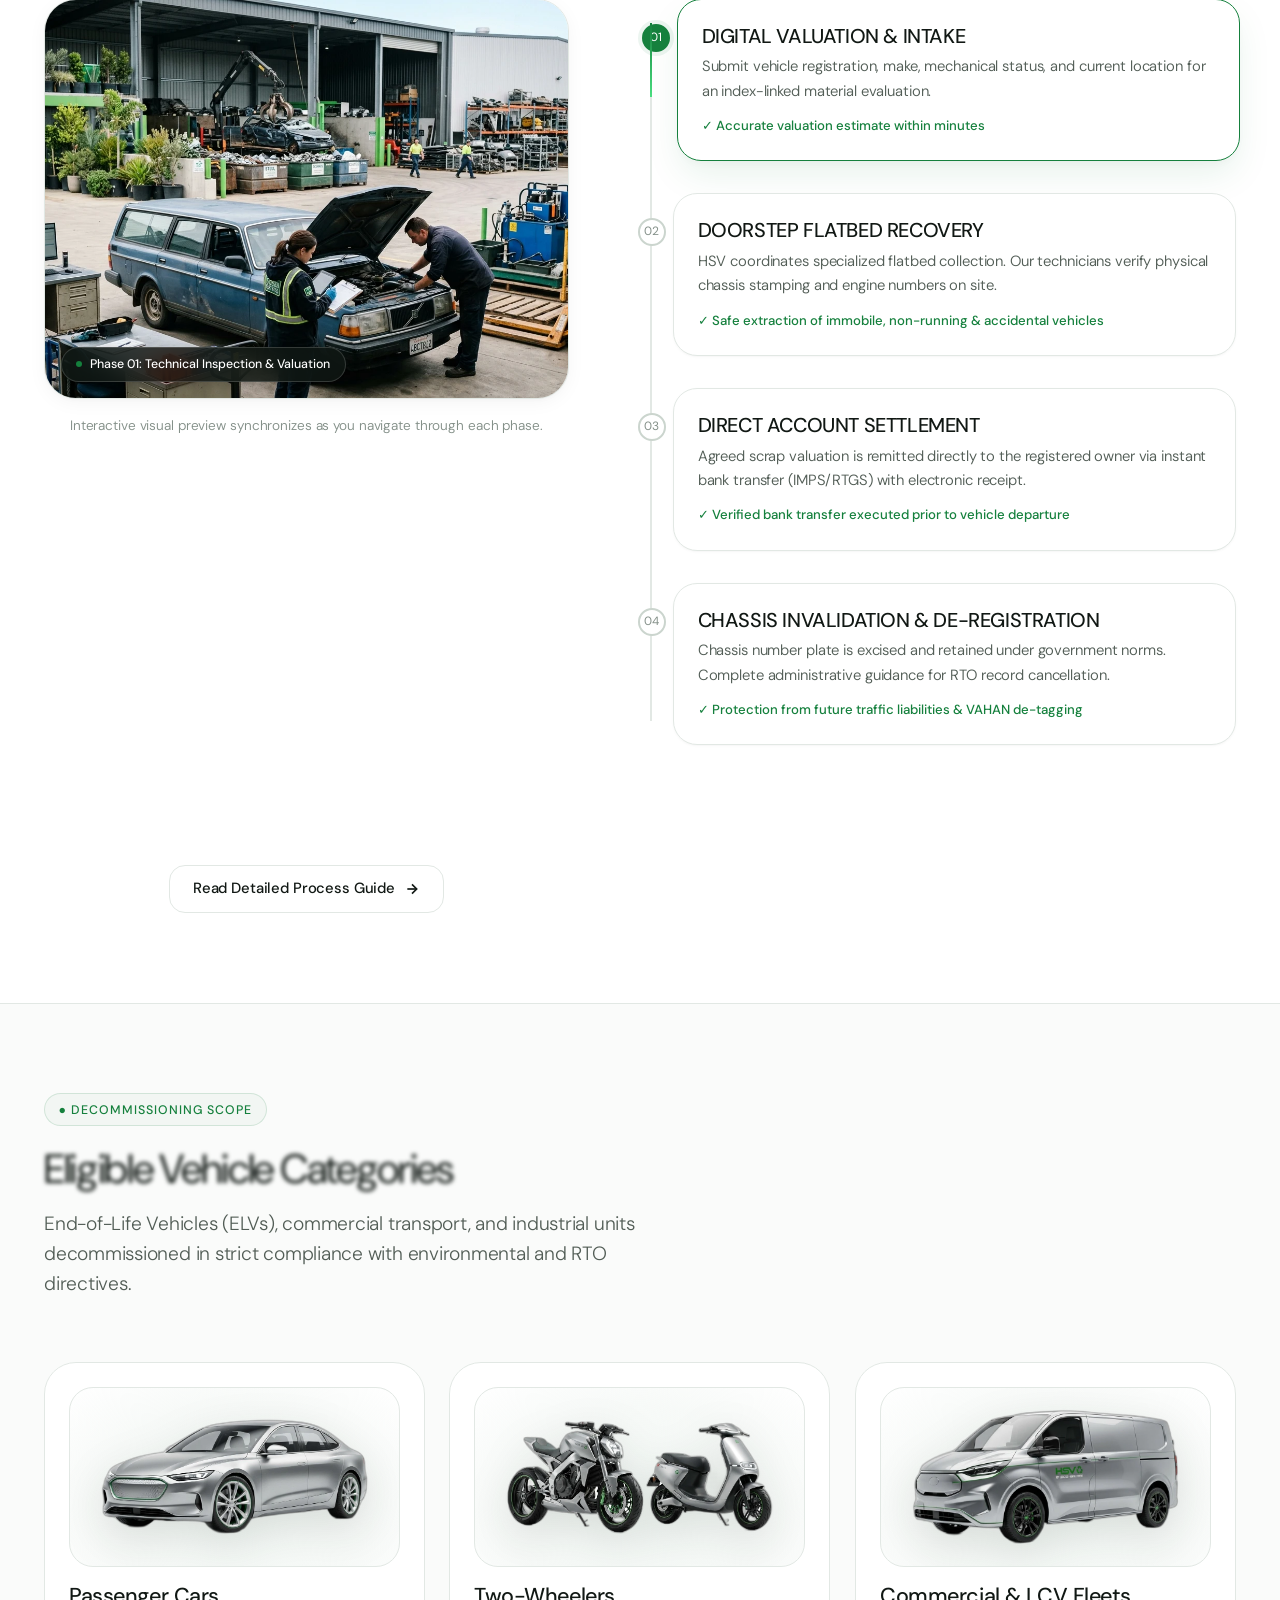
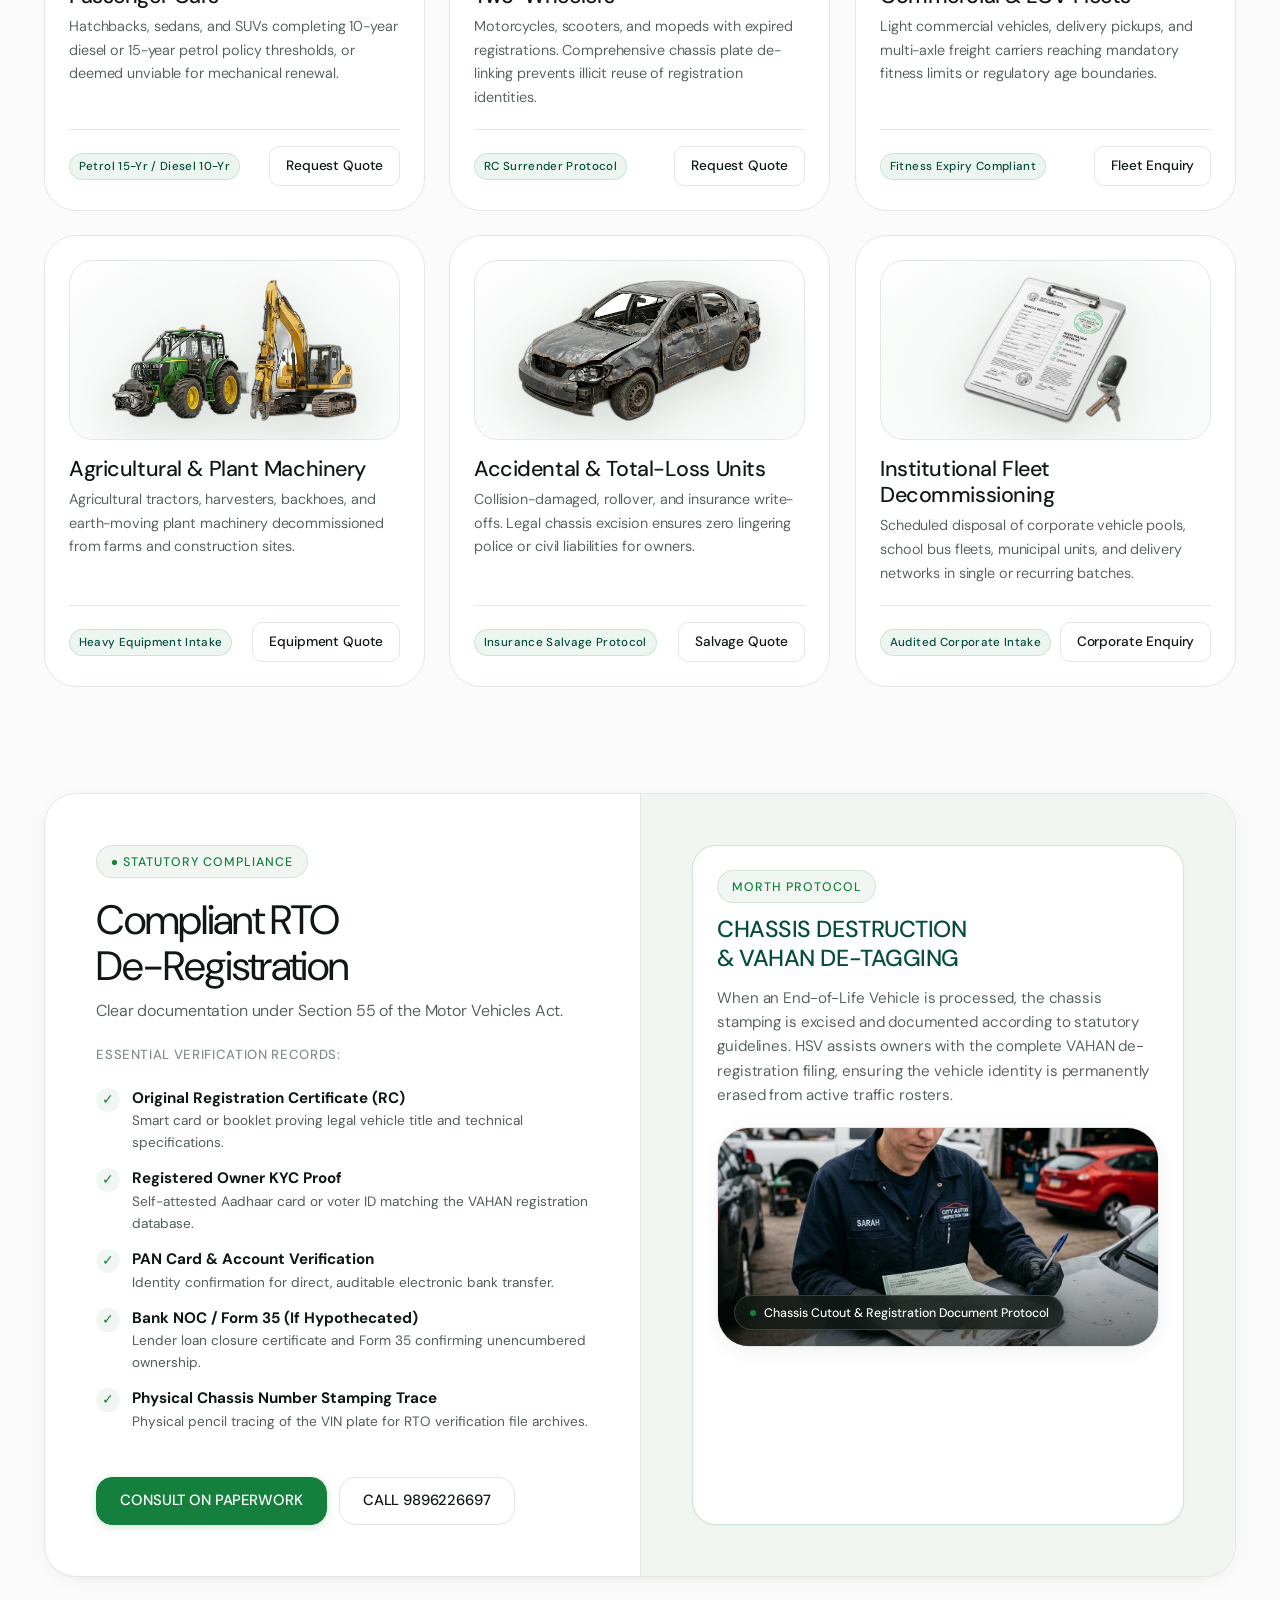
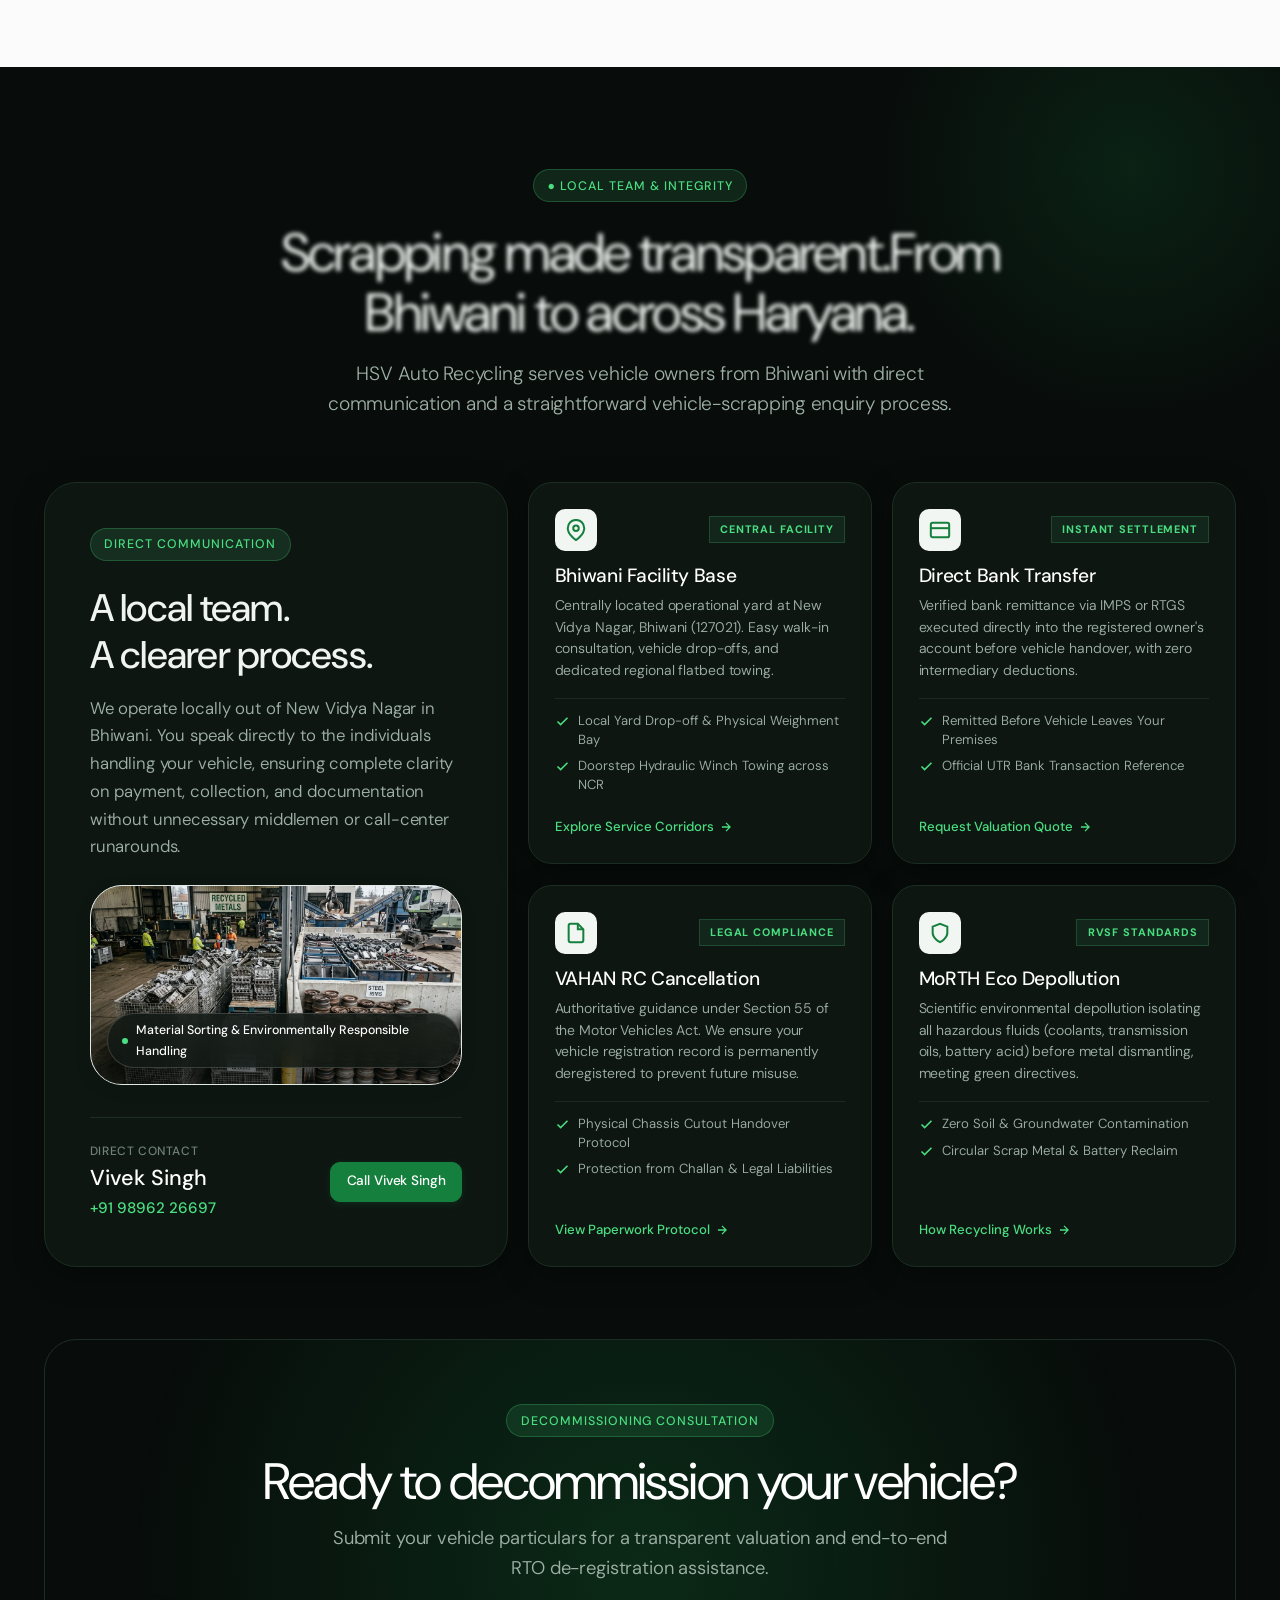
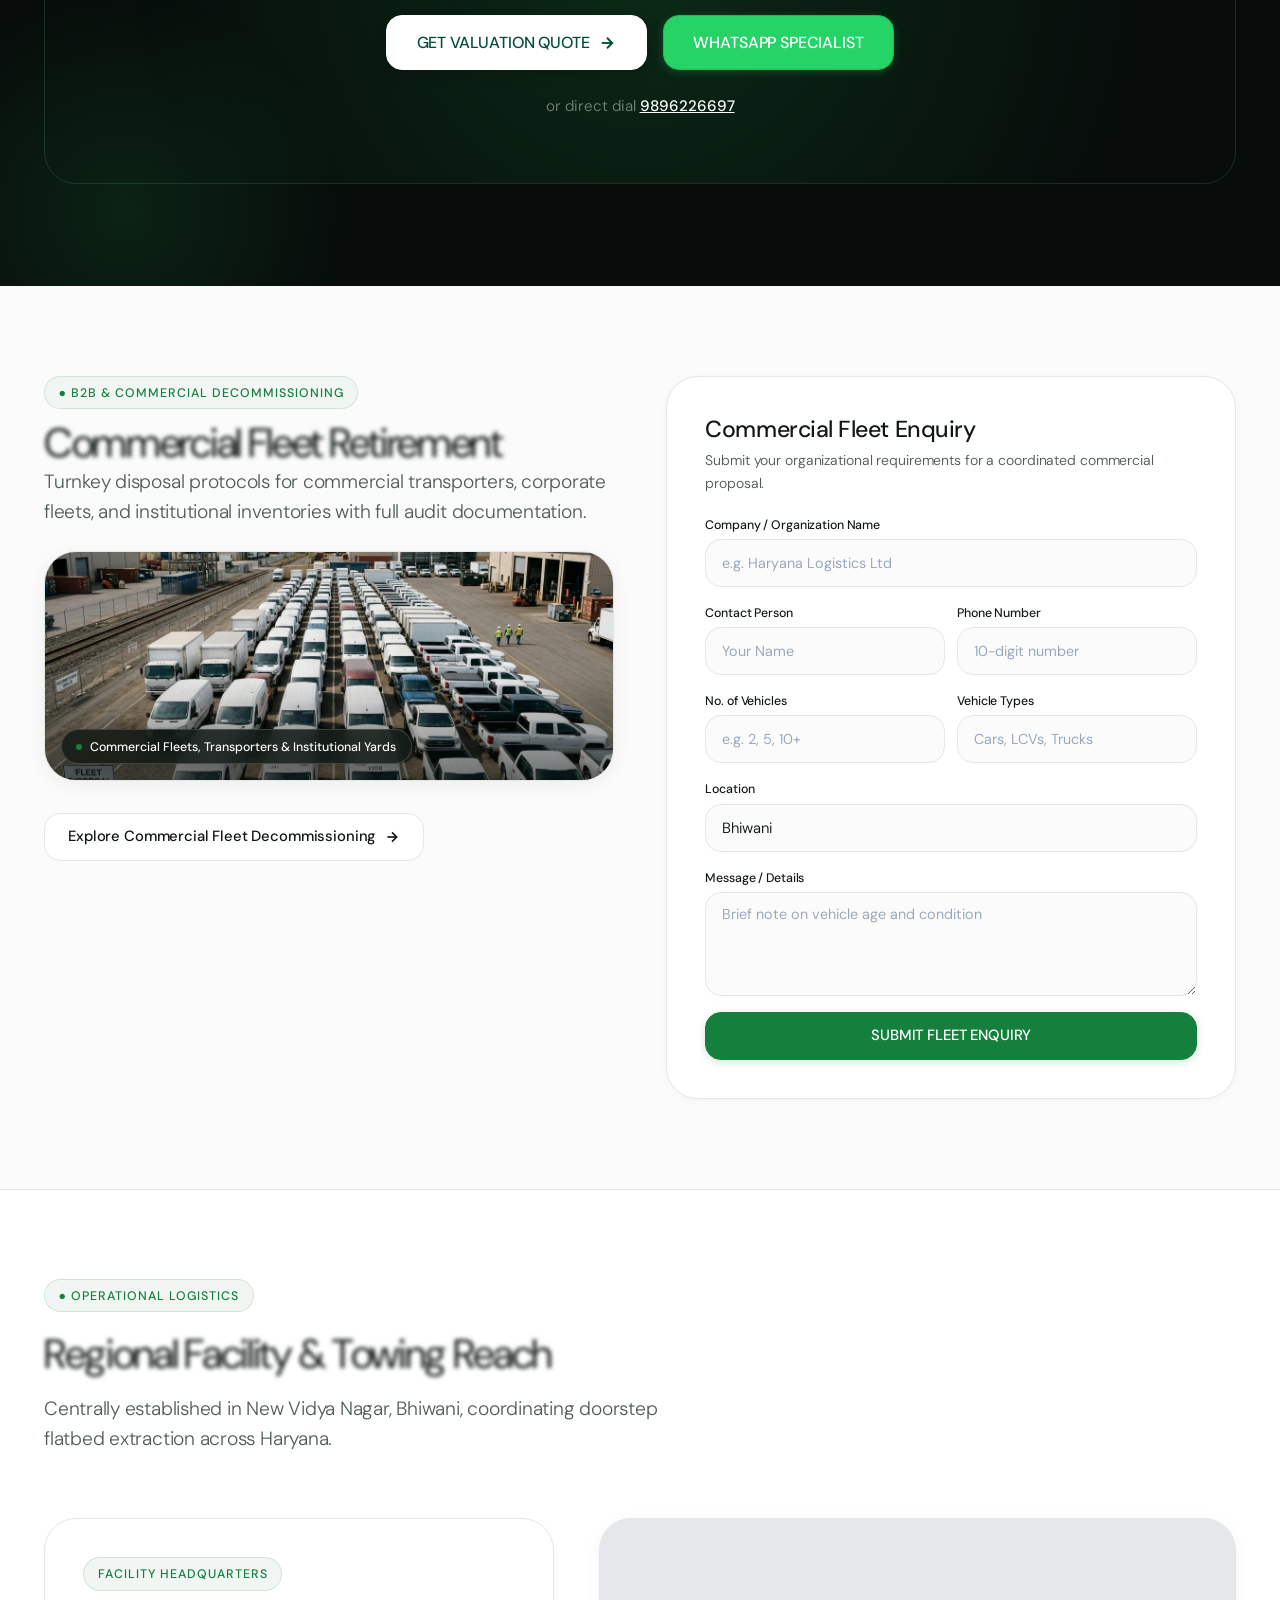
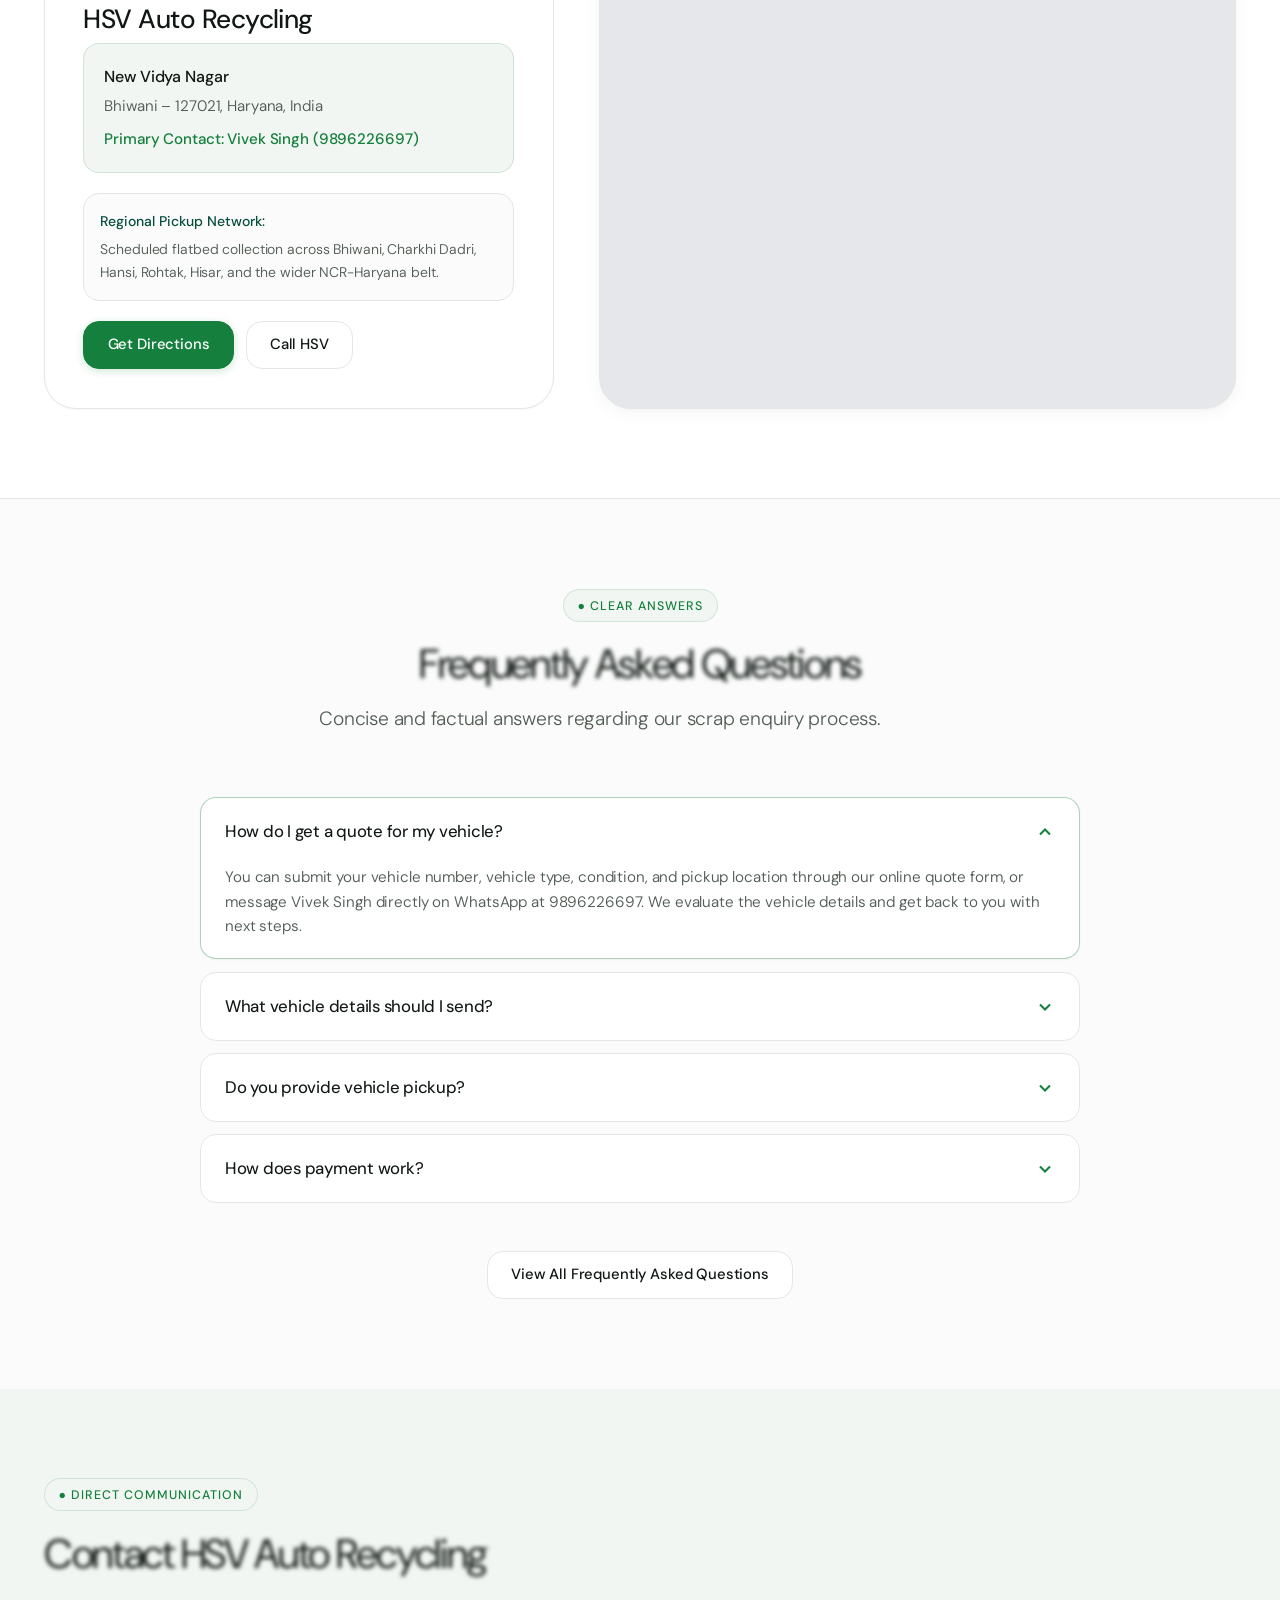
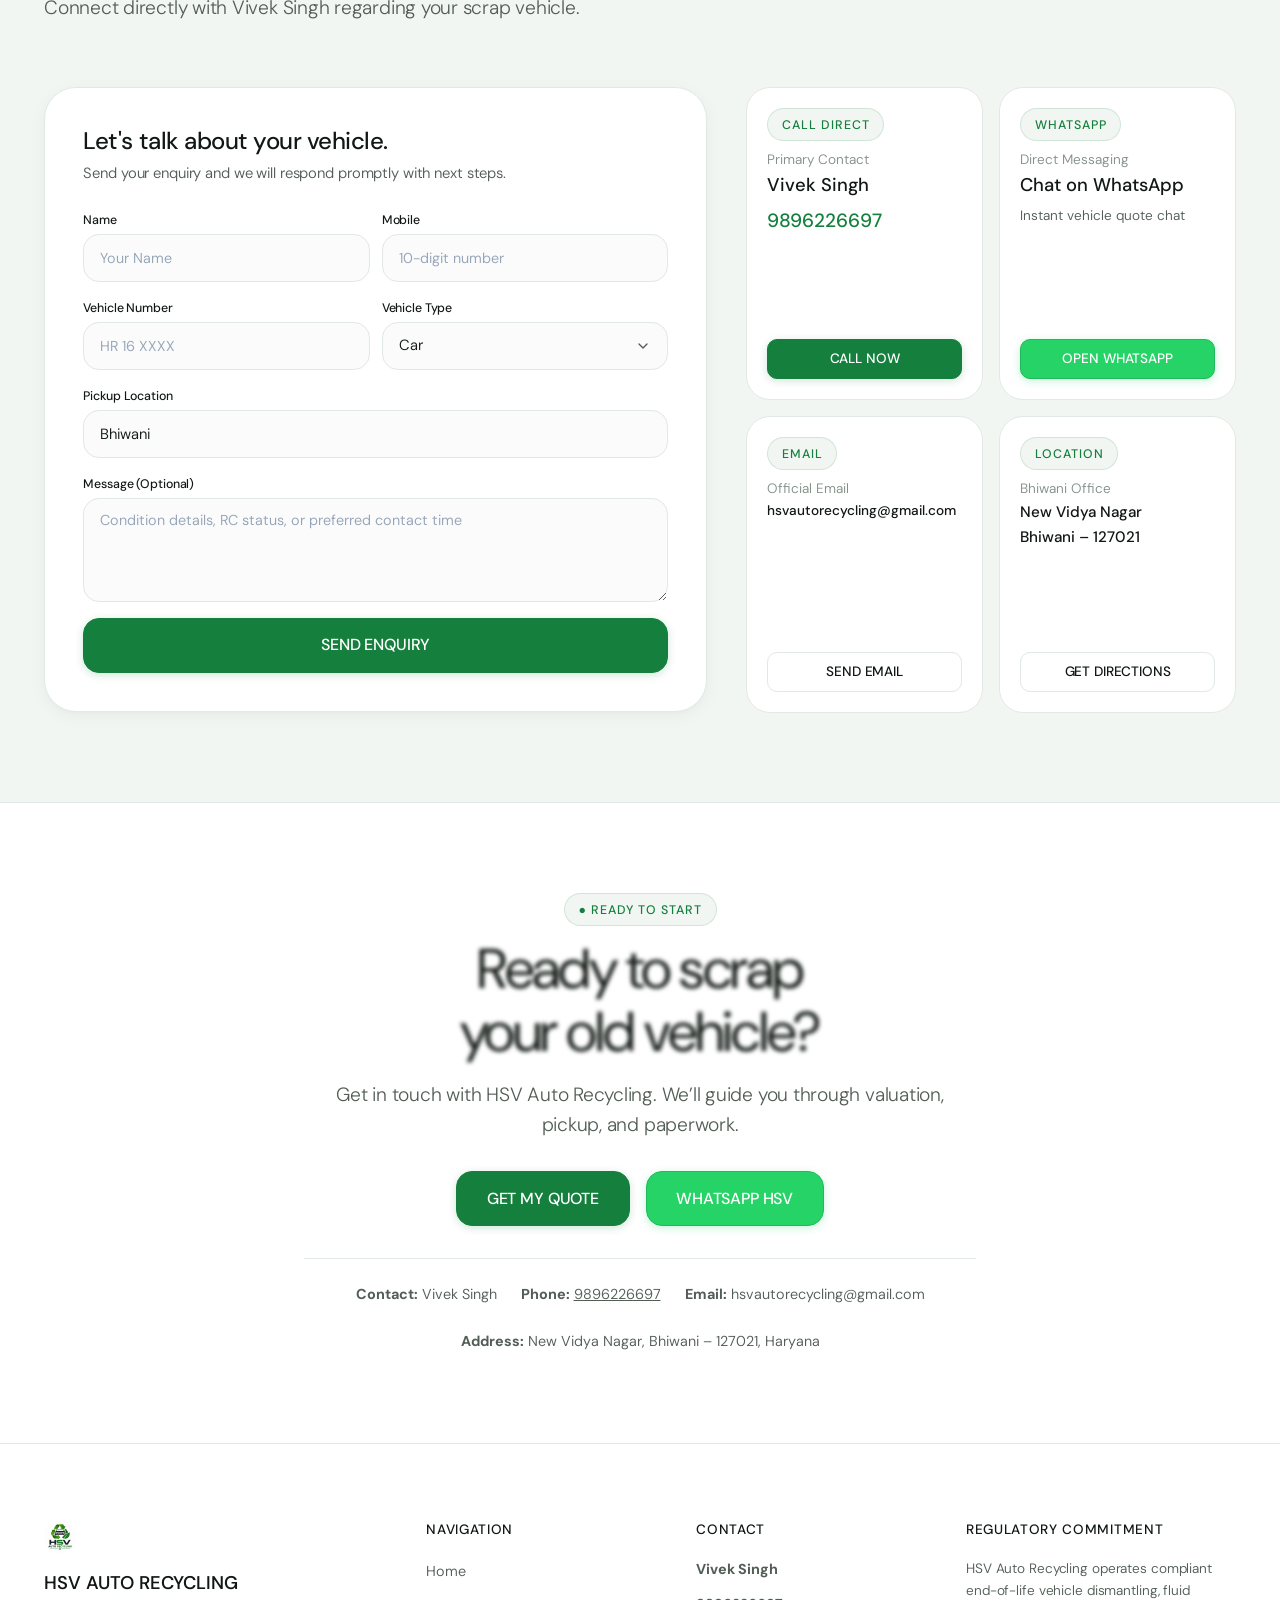
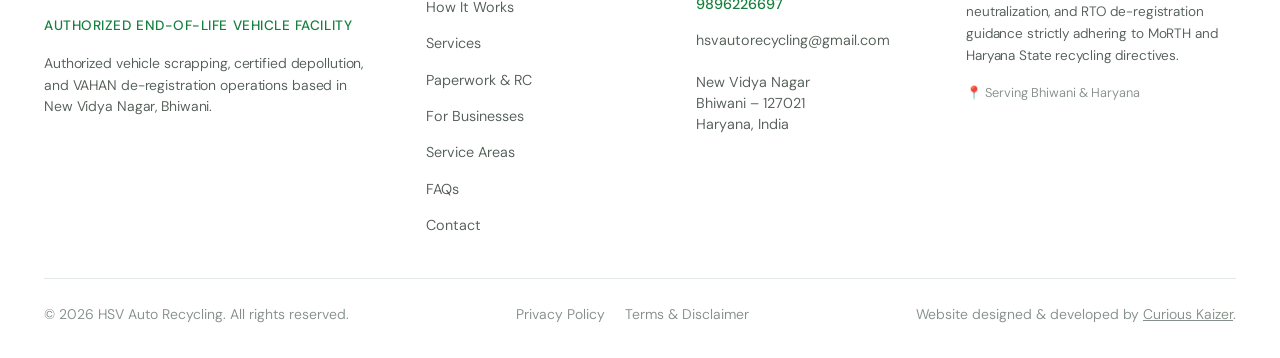
==== commit 8ba8024b: "seo: add stealth creator JSON-LD schema, developer meta tags and live backlink across all 10 pages" ====
--- a/index.html
+++ b/index.html
@@ -70,6 +70,24 @@
     }
   }
   </script>
+  <meta name="developer" content="Curious Kaizer - https://www.curiouskaizer.com/" />
+  <script type="application/ld+json">
+  {
+    "@context": "https://schema.org",
+    "@type": "WebSite",
+    "name": "HSV Auto Recycling",
+    "url": "https://hsvautorecycling.com/",
+    "creator": {
+      "@type": "Organization",
+      "name": "Curious Kaizer",
+      "url": "https://www.curiouskaizer.com/",
+      "sameAs": [
+        "https://www.instagram.com/curiouskaizer",
+        "https://www.linkedin.com/company/curiouskaizer"
+      ]
+    }
+  }
+  </script>
 </head>
 <body>
 
@@ -827,7 +845,7 @@
         </div>
 
         <!-- High-Impact Conversion Banner Inside Dark Section -->
-        <div style="margin-top: 4.5rem; text-align: center; background: radial-gradient(circle at 50% 50%, rgba(21, 128, 61, 0.25) 0%, transparent 80%); padding: clamp(3rem, 5vw, 5rem) 1.5rem; border-radius: var(--radius-xl); border: 1px solid var(--dark-border-subtle);" class="scroll-reveal">
+        <div class="dark-cta-banner scroll-reveal">
           <div class="eyebrow" style="margin: 0 auto 1rem;">DECOMMISSIONING CONSULTATION</div>
           <h2 style="font-size: clamp(2rem, 4vw, 3.25rem); color: #FFFFFF; margin-bottom: 0.75rem;">Ready to decommission your vehicle?</h2>
           <p style="font-size: 1.15rem; max-width: 620px; margin: 0 auto 2rem; color: var(--dark-text-secondary);">
@@ -1316,7 +1334,7 @@
           <a href="privacy.html" style="color: inherit;">Privacy Policy</a>
           <a href="terms.html" style="color: inherit;">Terms & Disclaimer</a>
         </div>
-        <div>Website designed & developed by Curious Kaizer.</div>
+        <div>Website designed & developed by <a href="https://www.curiouskaizer.com/" target="_blank" rel="noopener" style="color: inherit; text-decoration: underline;" title="Curious Kaizer - Web Development Company in Delhi NCR">Curious Kaizer</a>.</div>
       </div>
     </div>
   </footer>
--- a/assets/css/style.css
+++ b/assets/css/style.css
@@ -643,6 +643,15 @@
   color: #FFFFFF;
 }
 
+.dark-cta-banner {
+  margin-top: 4.5rem;
+  text-align: center;
+  background: radial-gradient(circle at 50% 50%, rgba(21, 128, 61, 0.25) 0%, transparent 80%);
+  padding: clamp(3rem, 5vw, 5rem) 1.5rem;
+  border-radius: var(--radius-xl);
+  border: 1px solid var(--dark-border-subtle);
+}
+
 /* ==========================================================================
    4 & 5. HEADING SCROLL WORD ILLUMINATION & BODY MOTION
    ========================================================================== */
@@ -2287,296 +2296,418 @@
 /* Smartphone Primary Breakpoint (<= 768px) */
 @media (max-width: 768px) {
   .section {
-    padding-top: clamp(2.5rem, 5.5vw, 3.5rem);
-    padding-bottom: clamp(2.5rem, 5.5vw, 3.5rem);
+    padding-top: clamp(1.65rem, 4.2vw, 2.25rem);
+    padding-bottom: clamp(1.65rem, 4.2vw, 2.25rem);
   }
 
   .section-header {
-    margin-bottom: 1.75rem;
+    margin-bottom: 1.15rem;
   }
 
   .section-header h2 {
+    font-size: clamp(1.6rem, 5.5vw, 2.15rem);
+    line-height: 1.15;
+    margin-bottom: 0.35rem;
+  }
+
+  .section-header .lead {
+    font-size: 0.88rem;
+    line-height: 1.45;
+  }
+
+  .eyebrow {
+    margin-bottom: 0.35rem;
+    font-size: 0.68rem;
+    padding: 0.2rem 0.6rem;
+  }
+
+  .container {
+    padding-left: 1rem;
+    padding-right: 1rem;
+  }
+
+  /* Subpage Hero */
+  .subpage-hero {
+    padding-top: calc(var(--header-height) + 1rem);
+    padding-bottom: 1.5rem;
+  }
+
+  .subpage-hero h1 {
     font-size: clamp(1.75rem, 6vw, 2.25rem);
     line-height: 1.15;
-  }
-
-  .section-header .lead {
-    font-size: 0.95rem;
-    line-height: 1.55;
-  }
-
-  .container {
-    padding-left: 1.15rem;
-    padding-right: 1.15rem;
-  }
-
-  /* Subpage Hero */
-  .subpage-hero {
-    padding-top: calc(var(--header-height) + 1.25rem);
-    padding-bottom: 2rem;
-  }
-
-  .subpage-hero h1 {
-    font-size: clamp(1.85rem, 6.5vw, 2.45rem);
-    line-height: 1.15;
     letter-spacing: -0.03em;
   }
 
   .subpage-hero .lead {
-    font-size: 0.95rem;
-    line-height: 1.55;
+    font-size: 0.88rem;
+    line-height: 1.45;
   }
 
   /* Hero Mobile Refinement */
   .hero-section {
-    padding-top: calc(var(--header-height) + 1.15rem);
-    padding-bottom: 2.25rem;
+    padding-top: calc(var(--header-height) + 0.85rem);
+    padding-bottom: 1.65rem;
   }
 
   .hero-content {
-    gap: 0.85rem;
+    gap: 0.65rem;
   }
 
   .hero-title {
-    font-size: clamp(2.1rem, 7.8vw, 2.85rem);
+    font-size: clamp(1.95rem, 7.2vw, 2.5rem);
     line-height: 1.1;
     letter-spacing: -0.035em;
   }
 
   .hero-content .lead {
-    font-size: 0.95rem;
-    line-height: 1.55;
+    font-size: 0.88rem;
+    line-height: 1.45;
   }
 
   .hero-ctas {
     flex-direction: column;
     align-items: stretch;
-    gap: 0.65rem;
+    gap: 0.5rem;
     width: 100%;
-    margin-top: 0.35rem;
-    margin-bottom: 0.75rem;
+    margin-top: 0.25rem;
+    margin-bottom: 0.5rem;
   }
 
   .hero-ctas .btn {
     width: 100%;
     justify-content: center;
-    min-height: 48px;
-    font-size: 0.925rem;
+    min-height: 44px;
+    font-size: 0.875rem;
   }
 
   /* Trust Indicators 2x2 on Mobile */
   .trust-chips-row {
     display: grid;
     grid-template-columns: 1fr 1fr;
-    gap: 0.5rem;
+    gap: 0.4rem;
     width: 100%;
-    padding: 0.75rem 0.85rem;
+    padding: 0.55rem 0.75rem;
     background-color: var(--bg-surface-soft);
     border-radius: var(--radius-md);
     border: 1px solid rgba(21, 128, 61, 0.12);
   }
 
   .trust-chip {
-    font-size: 0.785rem;
+    font-size: 0.75rem;
     padding: 0;
     white-space: normal;
-    line-height: 1.35;
+    line-height: 1.3;
     display: flex;
     align-items: center;
-    gap: 0.35rem;
+    gap: 0.3rem;
   }
 
   /* Hero Valuation Quote Card on Mobile */
   .quote-card {
-    padding: 1.35rem 1.15rem;
-    border-radius: var(--radius-xl);
+    padding: 1.15rem 1rem;
+    border-radius: var(--radius-lg);
   }
 
   .quote-card-header {
-    margin-bottom: 1.15rem;
+    margin-bottom: 0.85rem;
   }
 
   .quote-card-title {
-    font-size: 1.35rem;
+    font-size: 1.2rem;
   }
 
   .quote-card-subtitle {
+    font-size: 0.8rem;
+  }
+
+  .quote-card .form-group {
+    margin-bottom: 0.6rem;
+  }
+
+  .quote-card .form-control {
+    min-height: 40px;
     font-size: 0.85rem;
+    padding: 0.55rem 0.85rem;
+  }
+
+  .quote-card .form-label {
+    font-size: 0.76rem;
+    margin-bottom: 0.25rem;
   }
 
   /* Section 03: Trust Bento Grid 2x2 on Mobile */
   .bento-grid-4 {
     grid-template-columns: repeat(2, 1fr);
-    gap: 0.75rem;
+    gap: 0.55rem;
   }
 
   .bento-card {
-    padding: 1.25rem 1rem;
-    border-radius: var(--radius-lg);
+    padding: 0.85rem 0.75rem;
+    border-radius: var(--radius-md);
   }
 
   .bento-card-num {
+    font-size: 0.7rem;
+    margin-bottom: 0.25rem;
+  }
+
+  .bento-card-icon {
+    width: 32px;
+    height: 32px;
+    margin-bottom: 0.45rem;
+  }
+
+  .bento-card-icon svg {
+    width: 16px;
+    height: 16px;
+  }
+
+  .bento-card h3 {
+    font-size: 0.88rem;
+    line-height: 1.22;
+    margin-bottom: 0.2rem;
+  }
+
+  .bento-card p {
     font-size: 0.75rem;
-    margin-bottom: 0.35rem;
-  }
-
-  .bento-card-icon {
-    width: 36px;
-    height: 36px;
-    margin-bottom: 0.65rem;
-  }
-
-  .bento-card-icon svg {
-    width: 18px;
-    height: 18px;
-  }
-
-  .bento-card h3 {
-    font-size: 0.975rem;
-    line-height: 1.25;
-    margin-bottom: 0.3rem;
-  }
-
-  .bento-card p {
-    font-size: 0.8rem;
-    line-height: 1.45;
+    line-height: 1.35;
   }
 
   /* Section 04: Sticky Storytelling on Mobile */
   .sticky-storyteller-grid {
-    gap: 1.5rem;
+    gap: 1rem;
   }
 
   .sticky-preview-card {
-    height: 200px;
-    border-radius: var(--radius-lg);
+    height: 145px;
+    border-radius: var(--radius-md);
+    margin-bottom: 0.75rem;
   }
 
   .timeline-progress-track {
-    padding-left: 2rem;
-    gap: 1.25rem;
+    padding-left: 1.75rem;
+    gap: 0.75rem;
   }
 
   .timeline-progress-track::before,
   .timeline-fill-bar {
-    left: 11px;
-    top: 18px;
+    left: 9px;
+    top: 14px;
   }
 
   .timeline-node-badge {
-    width: 24px;
-    height: 24px;
-    font-size: 0.7rem;
-    left: -2rem;
-    top: 16px;
+    width: 20px;
+    height: 20px;
+    font-size: 0.65rem;
+    left: -1.75rem;
+    top: 14px;
   }
 
   .timeline-step-item {
-    padding: 1.15rem 1rem;
+    padding: 0.85rem 0.95rem;
     border-radius: var(--radius-md);
   }
 
   .timeline-step-item h3 {
-    font-size: 1.05rem;
+    font-size: 0.95rem;
+    margin-bottom: 0.2rem;
   }
 
   .timeline-step-item p {
-    font-size: 0.85rem;
-  }
-
-  /* Section 05: Vehicle Categories on Mobile */
+    font-size: 0.8rem;
+    line-height: 1.4;
+  }
+
+  /* Section 05: Vehicle Categories on Mobile (2-Column Sleek Catalog) */
   .vehicle-types-grid {
-    grid-template-columns: 1fr;
-    gap: 1rem;
+    grid-template-columns: repeat(2, 1fr);
+    gap: 0.65rem;
   }
 
   .vehicle-card {
-    padding: 1.35rem 1.15rem;
-    border-radius: var(--radius-xl);
+    padding: 0.85rem 0.75rem;
+    border-radius: var(--radius-lg);
+    display: flex;
+    flex-direction: column;
+    justify-content: space-between;
   }
 
   .vehicle-3d-visual {
-    height: 140px;
-    padding: var(--space-2);
-    margin-bottom: 0.85rem;
+    height: 75px;
+    padding: 0.25rem;
+    margin-bottom: 0.35rem;
+    border-radius: var(--radius-md);
   }
 
   .vehicle-3d-visual img {
-    max-height: 115px;
-  }
-
-  .vehicle-card-title {
-    font-size: 1.25rem;
-    min-height: auto;
-    margin-bottom: 0.35rem;
-  }
-
-  .vehicle-card-desc {
-    font-size: 0.875rem;
-    line-height: 1.5;
-    margin-bottom: 0.75rem;
-  }
-
-  .vehicle-card-specs {
-    font-size: 0.8rem;
-    padding: 0.5rem 0.75rem;
-    margin-bottom: 0.75rem;
-  }
-
-  .vehicle-card-footer {
-    padding-top: 0.75rem;
-    flex-direction: column;
-    align-items: stretch;
-    gap: 0.65rem;
+    max-height: 60px;
+  }
+
+  .vehicle-card h3 {
+    font-size: 0.88rem !important;
+    line-height: 1.25 !important;
+    margin-bottom: 0.2rem !important;
+    min-height: 2.3em;
+  }
+
+  .vehicle-card p {
+    font-size: 0.74rem !important;
+    line-height: 1.35 !important;
+    margin-bottom: 0.5rem !important;
+    display: -webkit-box;
+    -webkit-line-clamp: 2;
+    -webkit-box-orient: vertical;
+    overflow: hidden;
+  }
+
+  .vehicle-card > div:last-child {
+    padding-top: 0.5rem !important;
+    flex-direction: column !important;
+    align-items: stretch !important;
+    gap: 0.35rem !important;
   }
 
   .vehicle-spec-pill {
-    width: 100%;
-    justify-content: center;
-    text-align: center;
-    font-size: 0.775rem;
-  }
-
-  .vehicle-card-footer .btn {
-    width: 100%;
-    justify-content: center;
-    min-height: 44px;
+    display: none !important;
+  }
+
+  .vehicle-card .btn {
+    width: 100% !important;
+    min-height: 32px !important;
+    padding: 0.3rem 0.5rem !important;
+    font-size: 0.725rem !important;
+    justify-content: center !important;
   }
 
   /* Section 06: Paperwork Checklist on Mobile */
   .paperwork-left,
   .paperwork-right {
-    padding: 1.5rem 1.15rem;
+    padding: 1.15rem 0.95rem;
   }
 
   .rc-explainer-card {
-    padding: 1.25rem 1rem;
+    padding: 0.95rem 0.85rem;
+    border-radius: var(--radius-md);
+  }
+
+  .checklist-list {
+    gap: 0.45rem;
+  }
+
+  .checklist-item {
+    font-size: 0.8rem;
+    padding: 0.55rem 0.75rem;
+  }
+
+  /* Section 07: Dark Bento Section on Mobile (2x2 Grid) */
+  .why-bento-grid {
+    display: grid;
+    grid-template-columns: 1fr 1fr;
+    gap: 0.65rem;
+  }
+
+  .why-card-main {
+    grid-column: span 2;
+    padding: 1.15rem 1rem;
     border-radius: var(--radius-lg);
   }
 
-  .checklist-list {
-    gap: 0.65rem;
-  }
-
-  .checklist-item {
-    font-size: 0.875rem;
-  }
-
-  /* Section 07: Dark Section on Mobile */
-  .why-bento-grid {
-    grid-template-columns: 1fr;
-    gap: 0.85rem;
-  }
-
-  .why-card-main {
+  .why-card-main h3 {
+    font-size: 1.45rem !important;
+    margin-bottom: 0.4rem !important;
+  }
+
+  .why-card-main p {
+    font-size: 0.825rem !important;
+    line-height: 1.45 !important;
+    margin-bottom: 0.65rem !important;
+  }
+
+  .why-card-main .bento-image-wrapper {
+    height: 125px !important;
+    margin: 0.65rem 0 !important;
+  }
+
+  .why-card-main div[style*="background: rgba(255, 255, 255, 0.04)"] {
+    padding: 0.75rem 0.85rem !important;
+    margin-top: 0.65rem !important;
+  }
+
+  .why-card-sub {
     grid-column: span 1;
-    padding: 1.5rem 1.15rem;
-    border-radius: var(--radius-xl);
-  }
-
-  .why-card-sub {
-    padding: 1.25rem 1rem;
-    border-radius: var(--radius-lg);
+    padding: 0.85rem 0.75rem;
+    border-radius: var(--radius-md);
+    height: 100%;
+  }
+
+  .why-card-sub .sub-card-top {
+    margin-bottom: 0.35rem;
+  }
+
+  .why-card-sub .sub-card-top .bento-card-icon {
+    width: 28px;
+    height: 28px;
+  }
+
+  .why-card-sub .sub-card-top .bento-card-icon svg {
+    width: 14px;
+    height: 14px;
+  }
+
+  .why-card-sub .sub-card-badge {
+    font-size: 0.55rem;
+    padding: 0.15rem 0.4rem;
+  }
+
+  .why-card-sub h4 {
+    font-size: 0.85rem !important;
+    margin-bottom: 0.2rem !important;
+  }
+
+  .why-card-sub p {
+    font-size: 0.72rem !important;
+    line-height: 1.35 !important;
+    display: -webkit-box;
+    -webkit-line-clamp: 2;
+    -webkit-box-orient: vertical;
+    overflow: hidden;
+  }
+
+  .why-card-sub .sub-card-features {
+    margin: 0.45rem 0 0.55rem 0;
+    padding-top: 0.45rem;
+    gap: 0.3rem;
+  }
+
+  .why-card-sub .sub-feature-item {
+    font-size: 0.68rem;
+    line-height: 1.25;
+    gap: 0.35rem;
+  }
+
+  .why-card-sub .sub-feature-item svg {
+    width: 12px;
+    height: 12px;
+  }
+
+  .why-card-sub .card-inline-link {
+    font-size: 0.725rem;
+  }
+
+  .dark-cta-banner {
+    margin-top: 1.5rem !important;
+    padding: 1.5rem 1rem !important;
+    border-radius: var(--radius-lg) !important;
+  }
+
+  .dark-cta-banner h2 {
+    font-size: 1.45rem !important;
+    margin-bottom: 0.4rem !important;
+  }
+
+  .dark-cta-banner p {
+    font-size: 0.825rem !important;
+    margin-bottom: 1rem !important;
   }
 
   /* Section 08, 09, 11 (Business, Location, Contact) on Mobile */
@@ -2584,71 +2715,183 @@
   .service-area-grid,
   .contact-bento-grid {
     grid-template-columns: 1fr;
-    gap: 1.25rem;
+    gap: 0.85rem;
   }
 
   .location-info-card,
   .contact-form-card,
   .business-card {
-    padding: 1.35rem 1.15rem;
-    border-radius: var(--radius-xl);
+    padding: 1.15rem 1rem;
+    border-radius: var(--radius-lg);
+  }
+
+  .business-card h3 {
+    font-size: 1.15rem !important;
+    margin-bottom: 0.35rem !important;
+  }
+
+  .business-card p {
+    font-size: 0.825rem !important;
+    line-height: 1.45 !important;
+  }
+
+  .business-card .bento-image-wrapper {
+    height: 130px !important;
+    margin: 0.65rem 0 !important;
   }
 
   .map-container {
-    height: 270px;
-    min-height: 270px;
-    border-radius: var(--radius-xl);
+    height: 190px !important;
+    min-height: 190px !important;
+    border-radius: var(--radius-lg);
   }
 
   /* Contact Quick Channels: 2x2 on Mobile */
   .contact-quick-cards {
     grid-template-columns: repeat(2, 1fr);
-    gap: 0.65rem;
+    gap: 0.55rem;
   }
 
   .contact-quick-cards > .media-card {
     grid-column: span 2;
-    height: 140px !important;
+    height: 110px !important;
   }
 
   .quick-contact-card {
-    padding: 1rem 0.85rem;
+    padding: 0.85rem 0.75rem;
     border-radius: var(--radius-md);
   }
 
   .quick-contact-card .btn {
-    min-height: 38px;
-    font-size: 0.775rem;
+    min-height: 34px;
+    font-size: 0.725rem;
   }
 
   /* FAQ Accordion on Mobile */
+  .faq-item {
+    margin-bottom: 0.45rem;
+  }
+
   .faq-question-btn {
-    padding: 1rem 1.15rem;
-    font-size: 0.975rem;
+    padding: 0.85rem 1rem;
+    font-size: 0.9rem;
   }
 
   .faq-answer-panel {
-    padding: 0 1.15rem 1rem;
-    font-size: 0.9rem;
-    line-height: 1.6;
-  }
-
-  /* Footer on Mobile */
+    padding: 0 1rem 0.85rem;
+    font-size: 0.825rem;
+    line-height: 1.5;
+  }
+
+  /* Section 12 Editorial CTA */
+  section[style*="border-top: 1px solid var(--border-subtle)"] {
+    padding-top: 1.75rem !important;
+    padding-bottom: 1.75rem !important;
+  }
+
+  section[style*="border-top: 1px solid var(--border-subtle)"] h2 {
+    font-size: 1.65rem !important;
+    margin-bottom: 0.5rem !important;
+  }
+
+  section[style*="border-top: 1px solid var(--border-subtle)"] p.lead {
+    font-size: 0.88rem !important;
+    margin-bottom: 1.15rem !important;
+  }
+
+  /* Compact 2-Column Mobile Footer */
   .site-footer {
-    padding-top: 2.75rem;
-    padding-bottom: 2rem;
+    padding-top: 1.75rem;
+    padding-bottom: 5.5rem;
   }
 
   .footer-top-grid {
-    grid-template-columns: 1fr;
-    gap: 1.75rem;
-    margin-bottom: 2rem;
+    display: grid;
+    grid-template-columns: 1fr 1fr;
+    gap: 1.25rem 0.85rem;
+    margin-bottom: 1.25rem;
+  }
+
+  .footer-top-grid > div:first-child {
+    grid-column: span 2;
+    gap: 0.4rem !important;
+    padding-bottom: 0.75rem;
+    border-bottom: 1px solid var(--border-subtle);
+  }
+
+  .footer-top-grid > div:first-child .brand-logo-img {
+    height: 36px;
+    width: auto;
+  }
+
+  .footer-top-grid > div:first-child div:nth-child(2) {
+    font-size: 0.95rem !important;
+  }
+
+  .footer-top-grid > div:first-child div:nth-child(3) {
+    font-size: 0.725rem !important;
+  }
+
+  .footer-top-grid > div:first-child p {
+    font-size: 0.785rem !important;
+    line-height: 1.4 !important;
+    max-width: 100% !important;
+    margin-bottom: 0;
+  }
+
+  .footer-top-grid > div:nth-child(2) {
+    grid-column: span 1;
+  }
+
+  .footer-top-grid > div:nth-child(2) h4,
+  .footer-top-grid > div:nth-child(3) h4,
+  .footer-top-grid > div:nth-child(4) h4 {
+    font-size: 0.75rem !important;
+    margin-bottom: 0.5rem !important;
+    letter-spacing: 0.05em;
+  }
+
+  .footer-top-grid > div:nth-child(2) ul {
+    gap: 0.35rem !important;
+  }
+
+  .footer-top-grid > div:nth-child(2) ul li a {
+    font-size: 0.785rem !important;
+    line-height: 1.3;
+  }
+
+  .footer-top-grid > div:nth-child(3) {
+    grid-column: span 1;
+  }
+
+  .footer-top-grid > div:nth-child(3) ul {
+    gap: 0.35rem !important;
+    font-size: 0.785rem !important;
+  }
+
+  .footer-top-grid > div:nth-child(3) ul li:last-child {
+    margin-top: 0.25rem !important;
+    line-height: 1.35 !important;
+  }
+
+  .footer-top-grid > div:nth-child(4) {
+    grid-column: span 2;
+    padding-top: 0.75rem;
+    border-top: 1px solid var(--border-subtle);
+  }
+
+  .footer-top-grid > div:nth-child(4) p {
+    font-size: 0.75rem !important;
+    line-height: 1.4 !important;
+    margin-bottom: 0.35rem !important;
   }
 
   .footer-bottom-bar {
+    padding-top: 0.85rem;
     flex-direction: column;
     align-items: flex-start;
-    gap: 0.75rem;
+    gap: 0.4rem;
+    font-size: 0.725rem;
   }
 
   /* Media Card Overlay on Mobile */
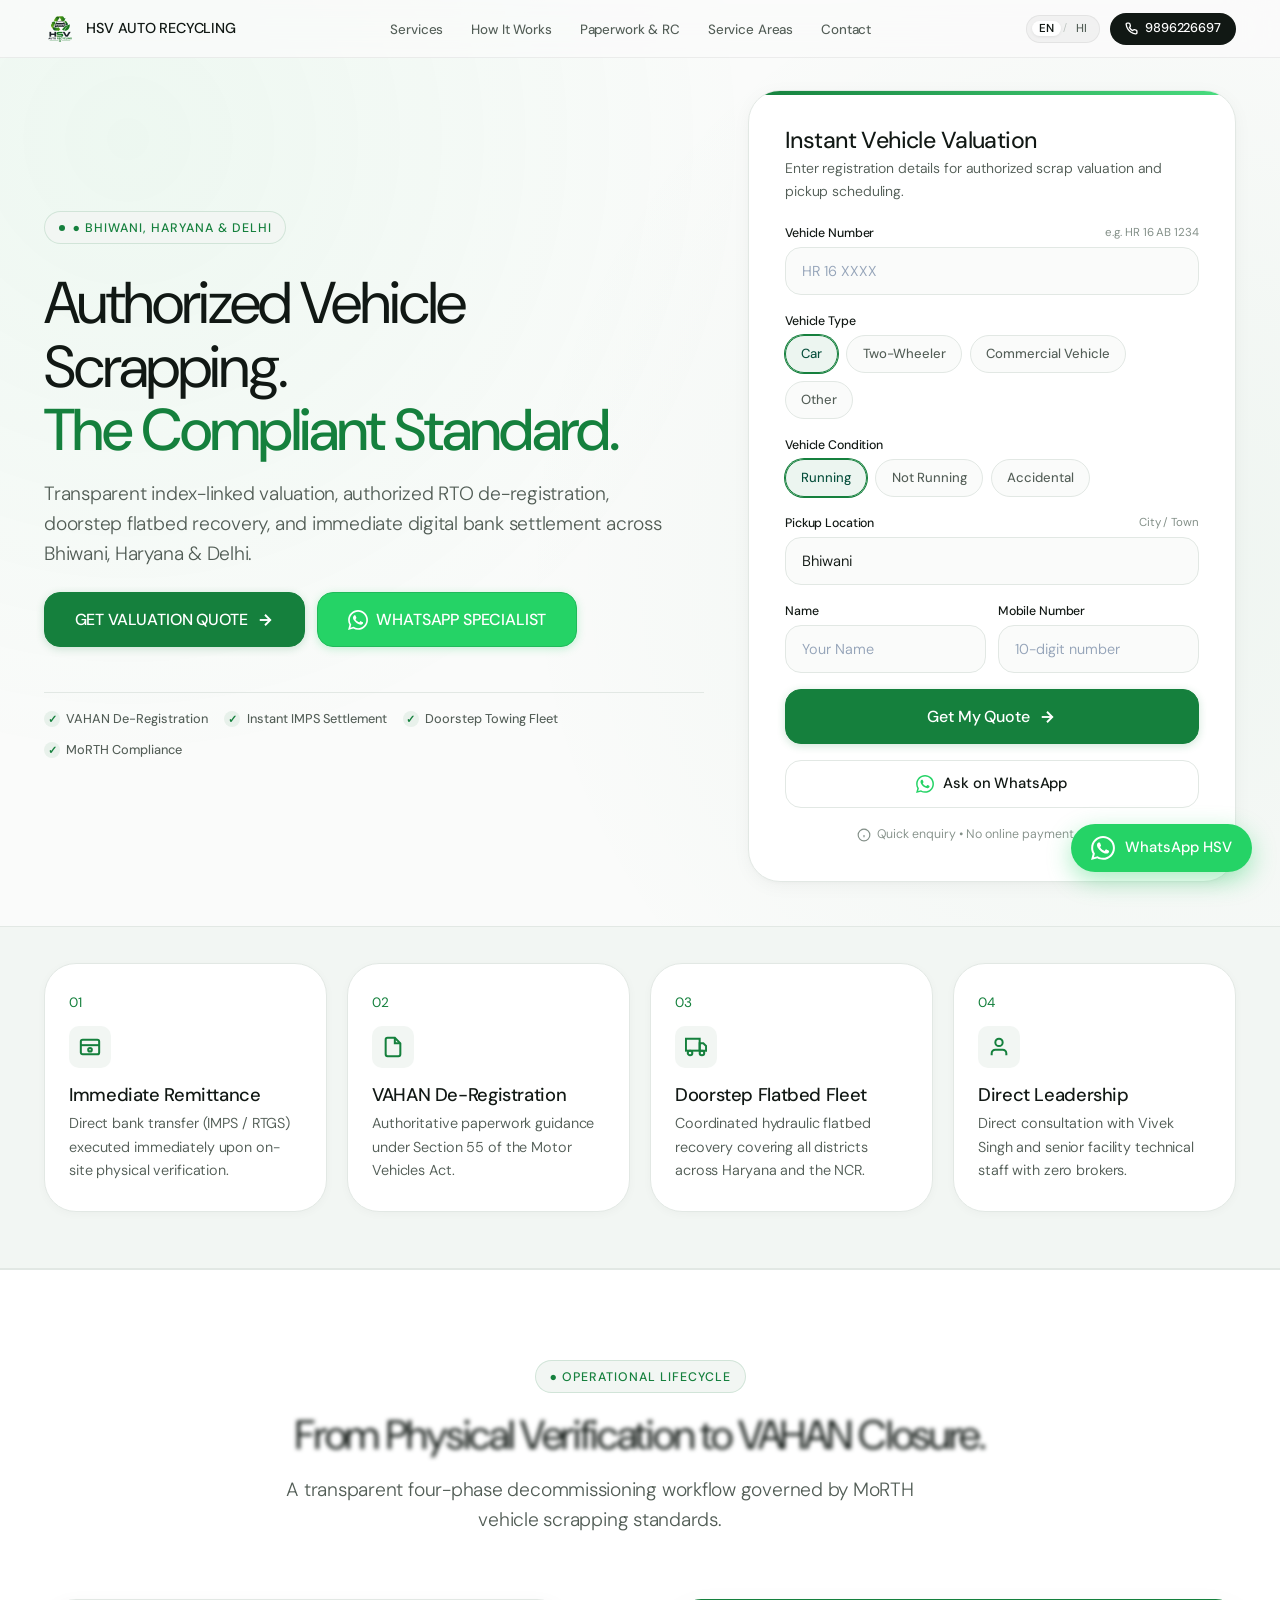
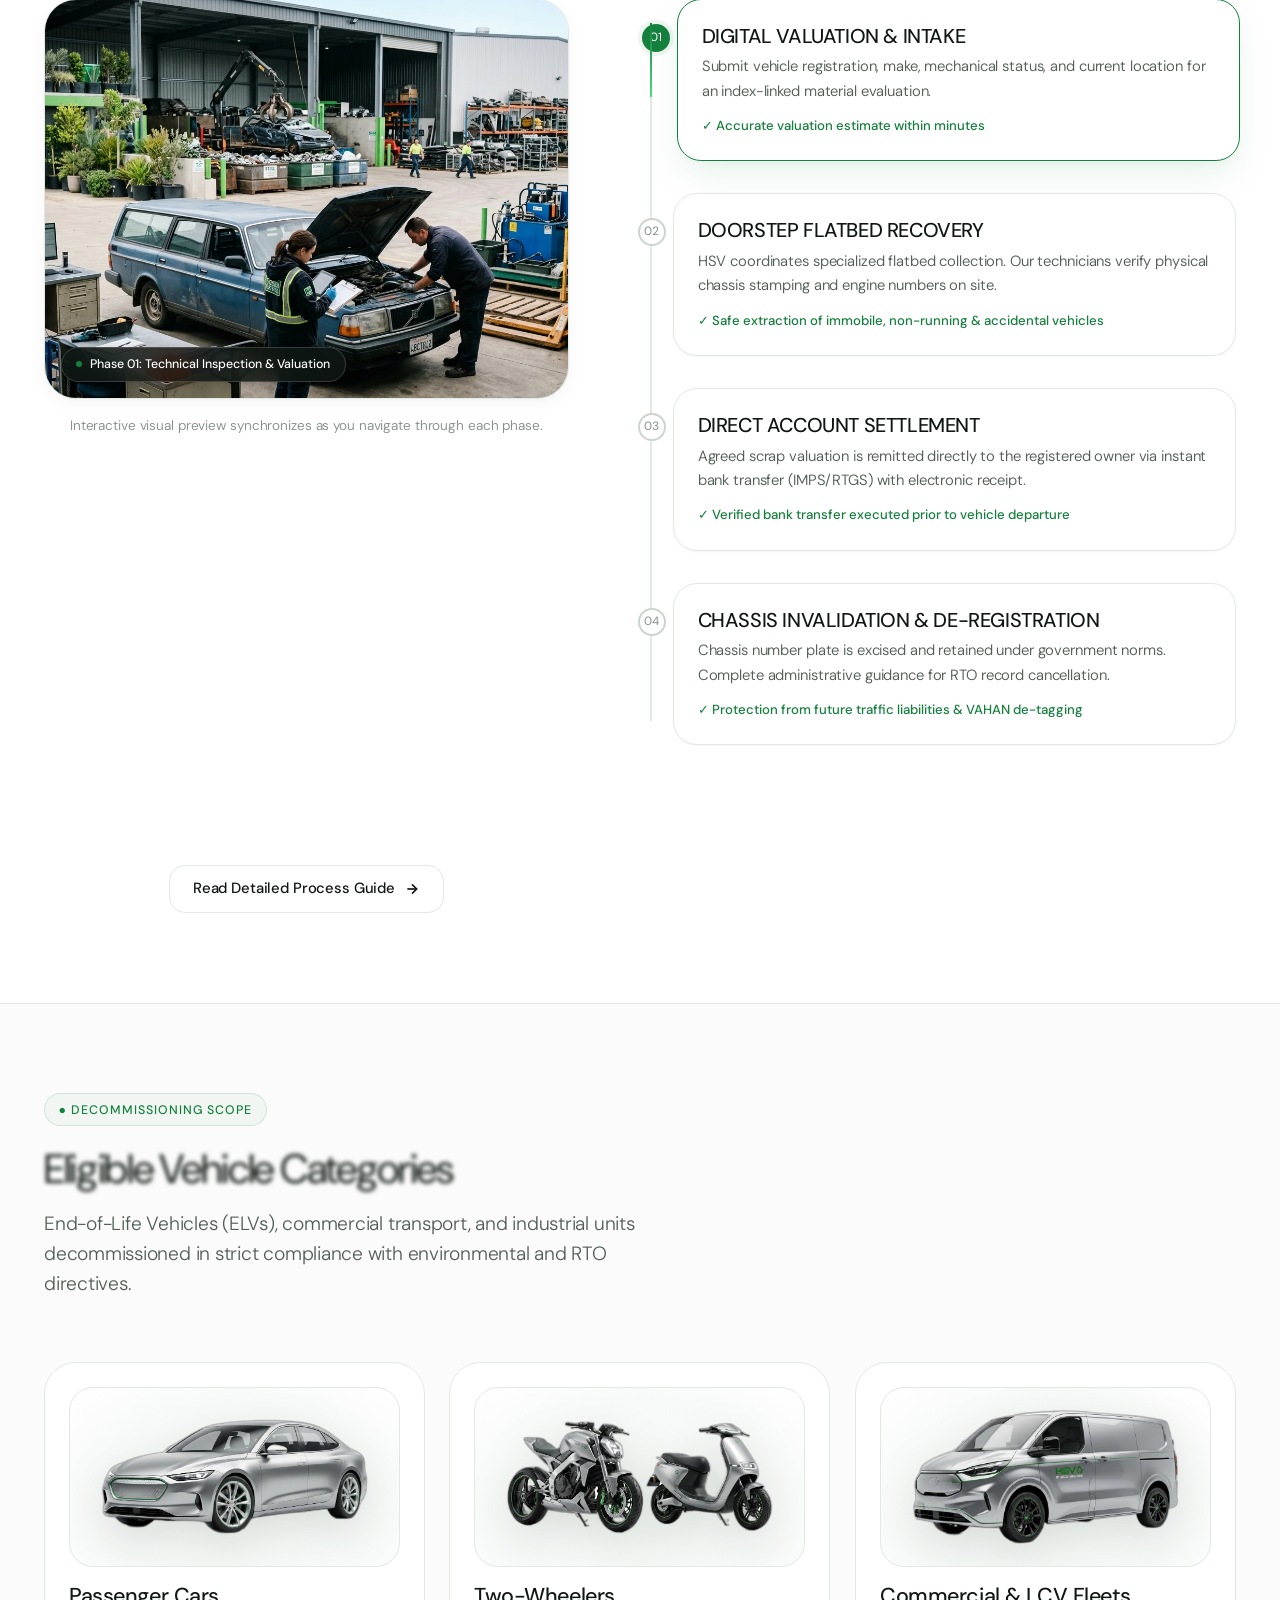
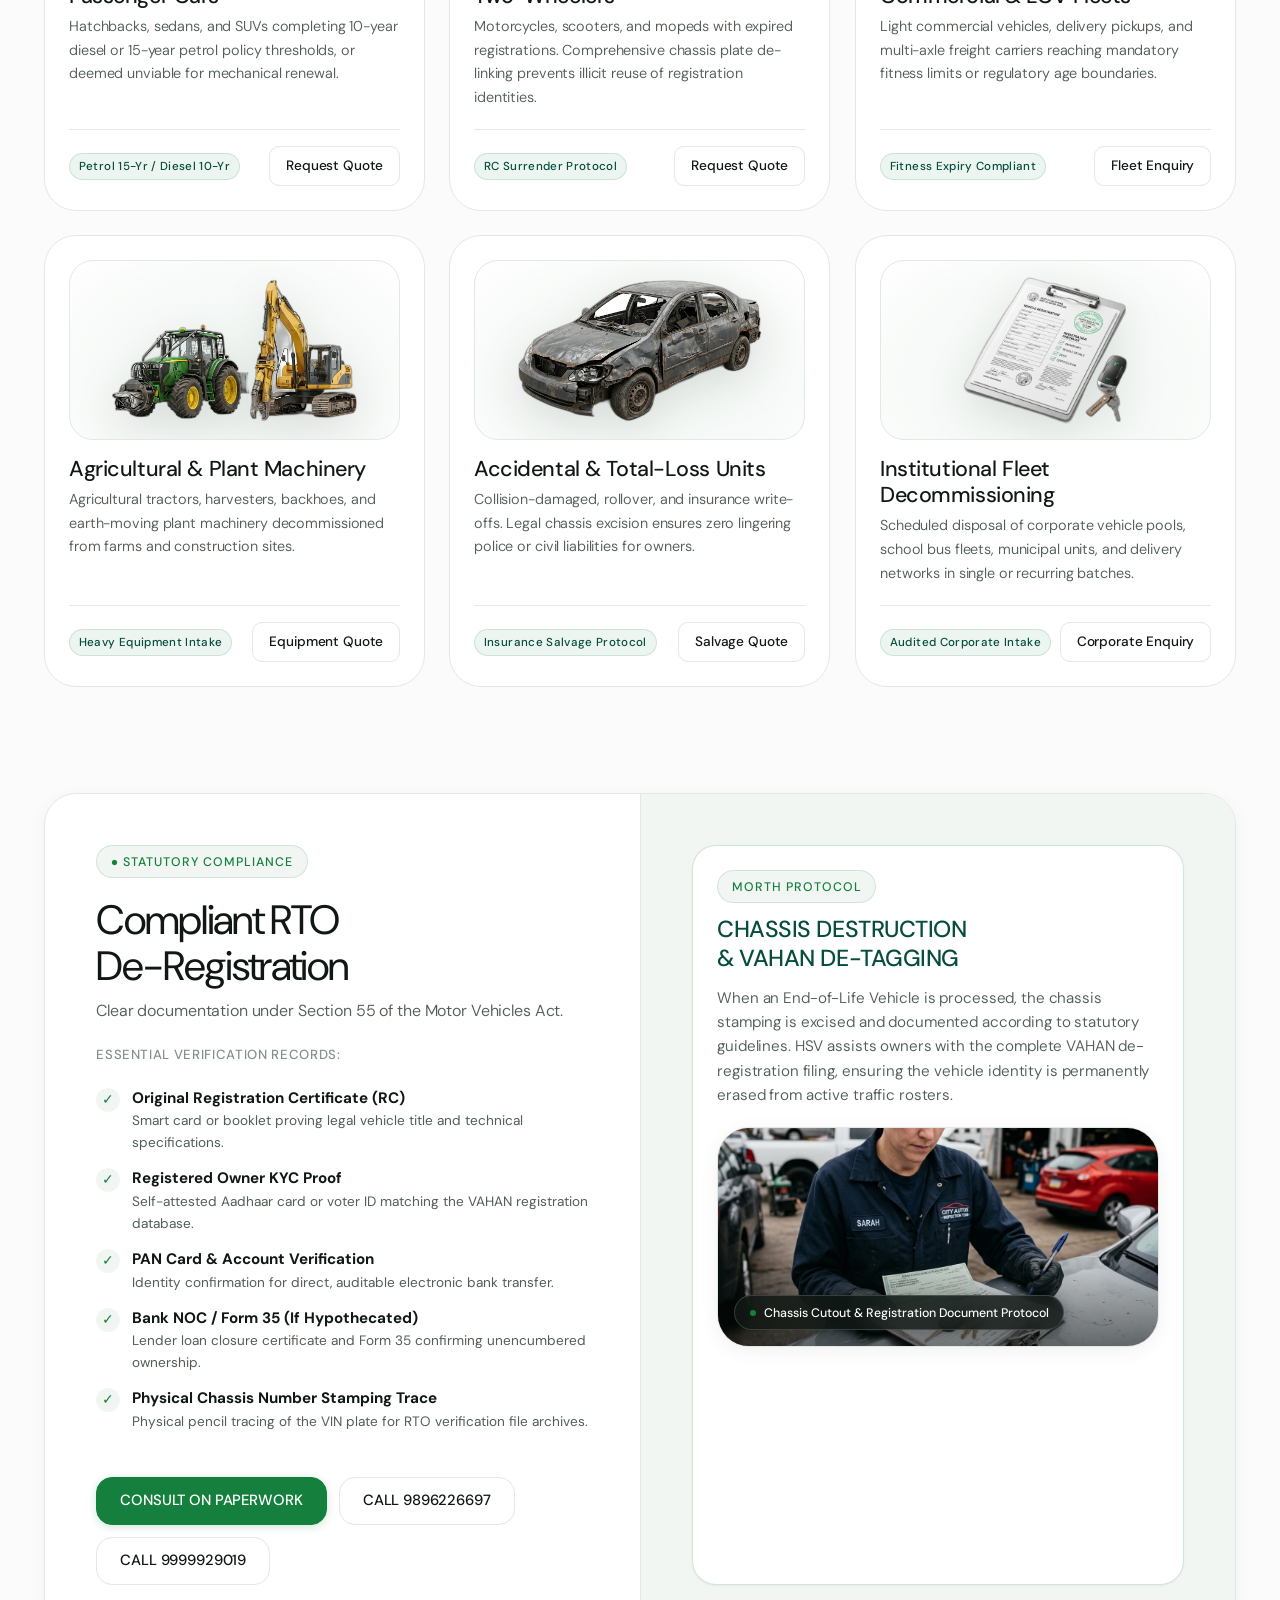
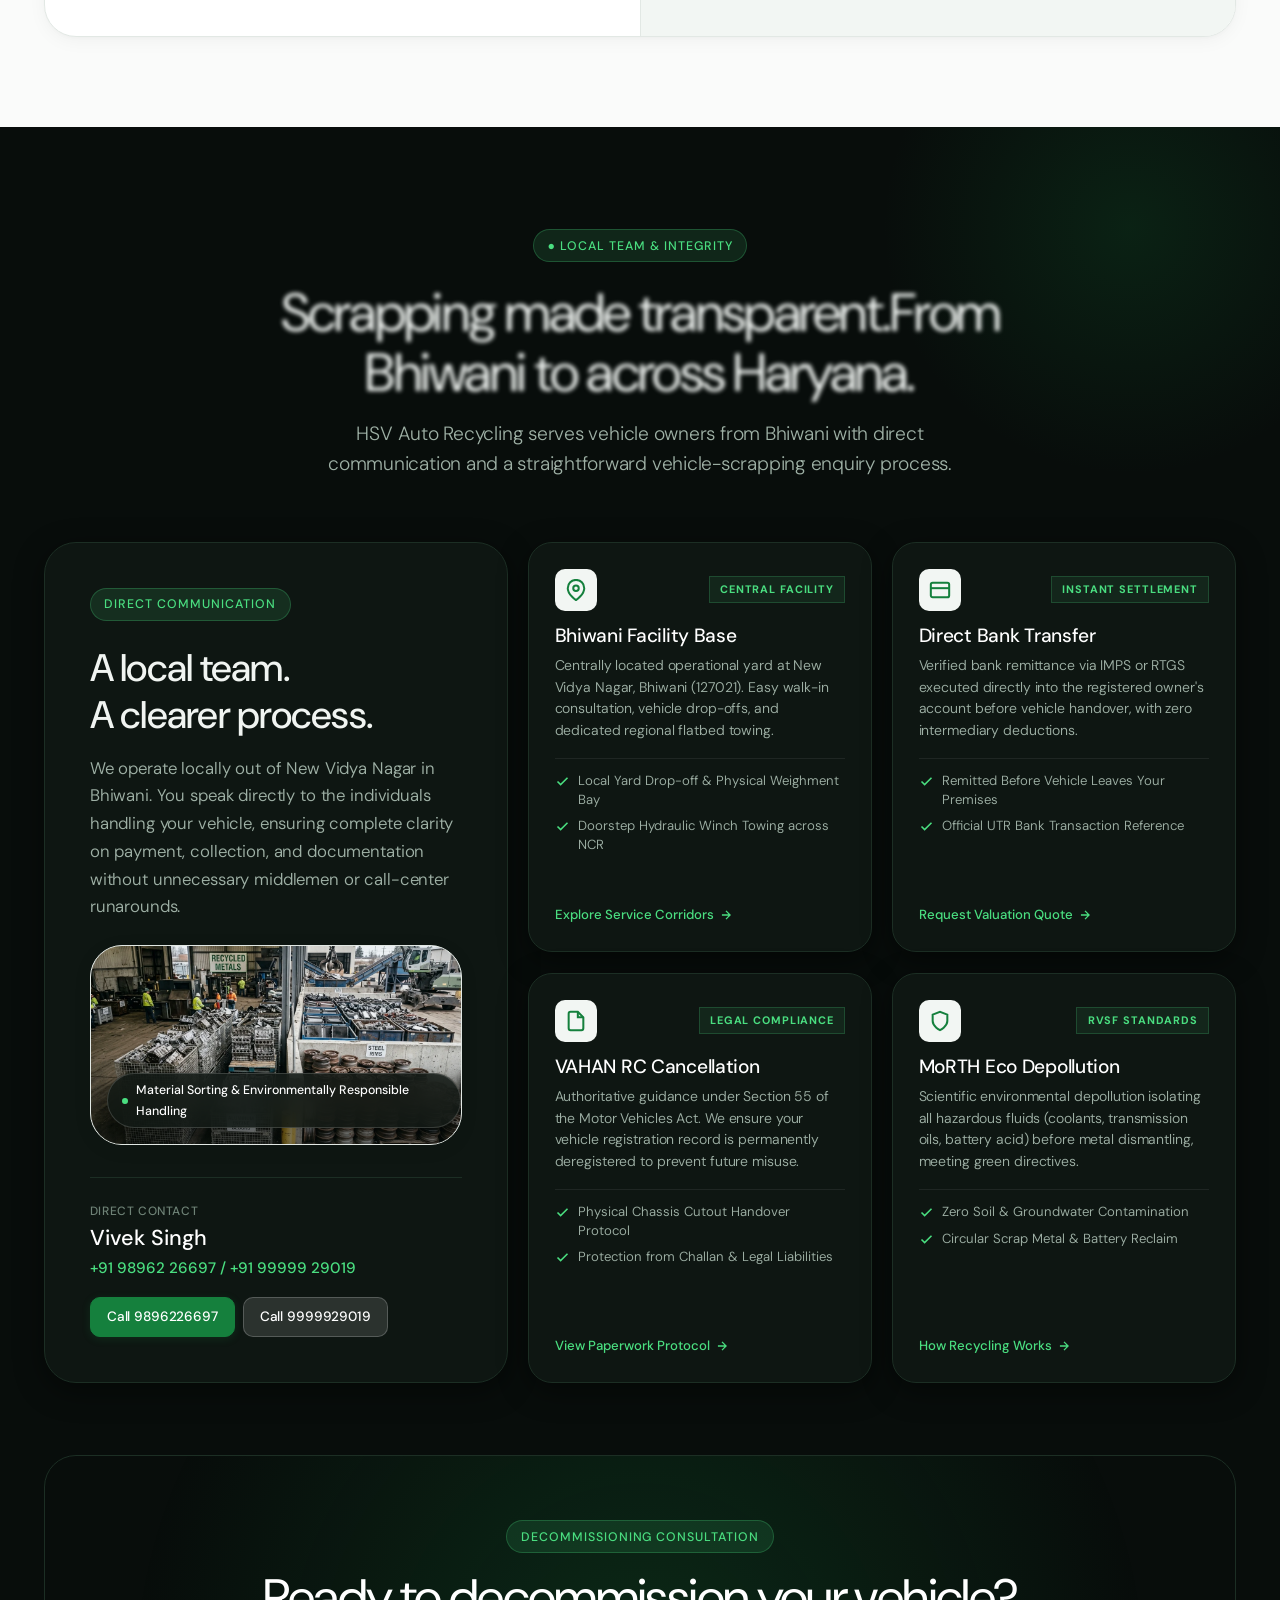
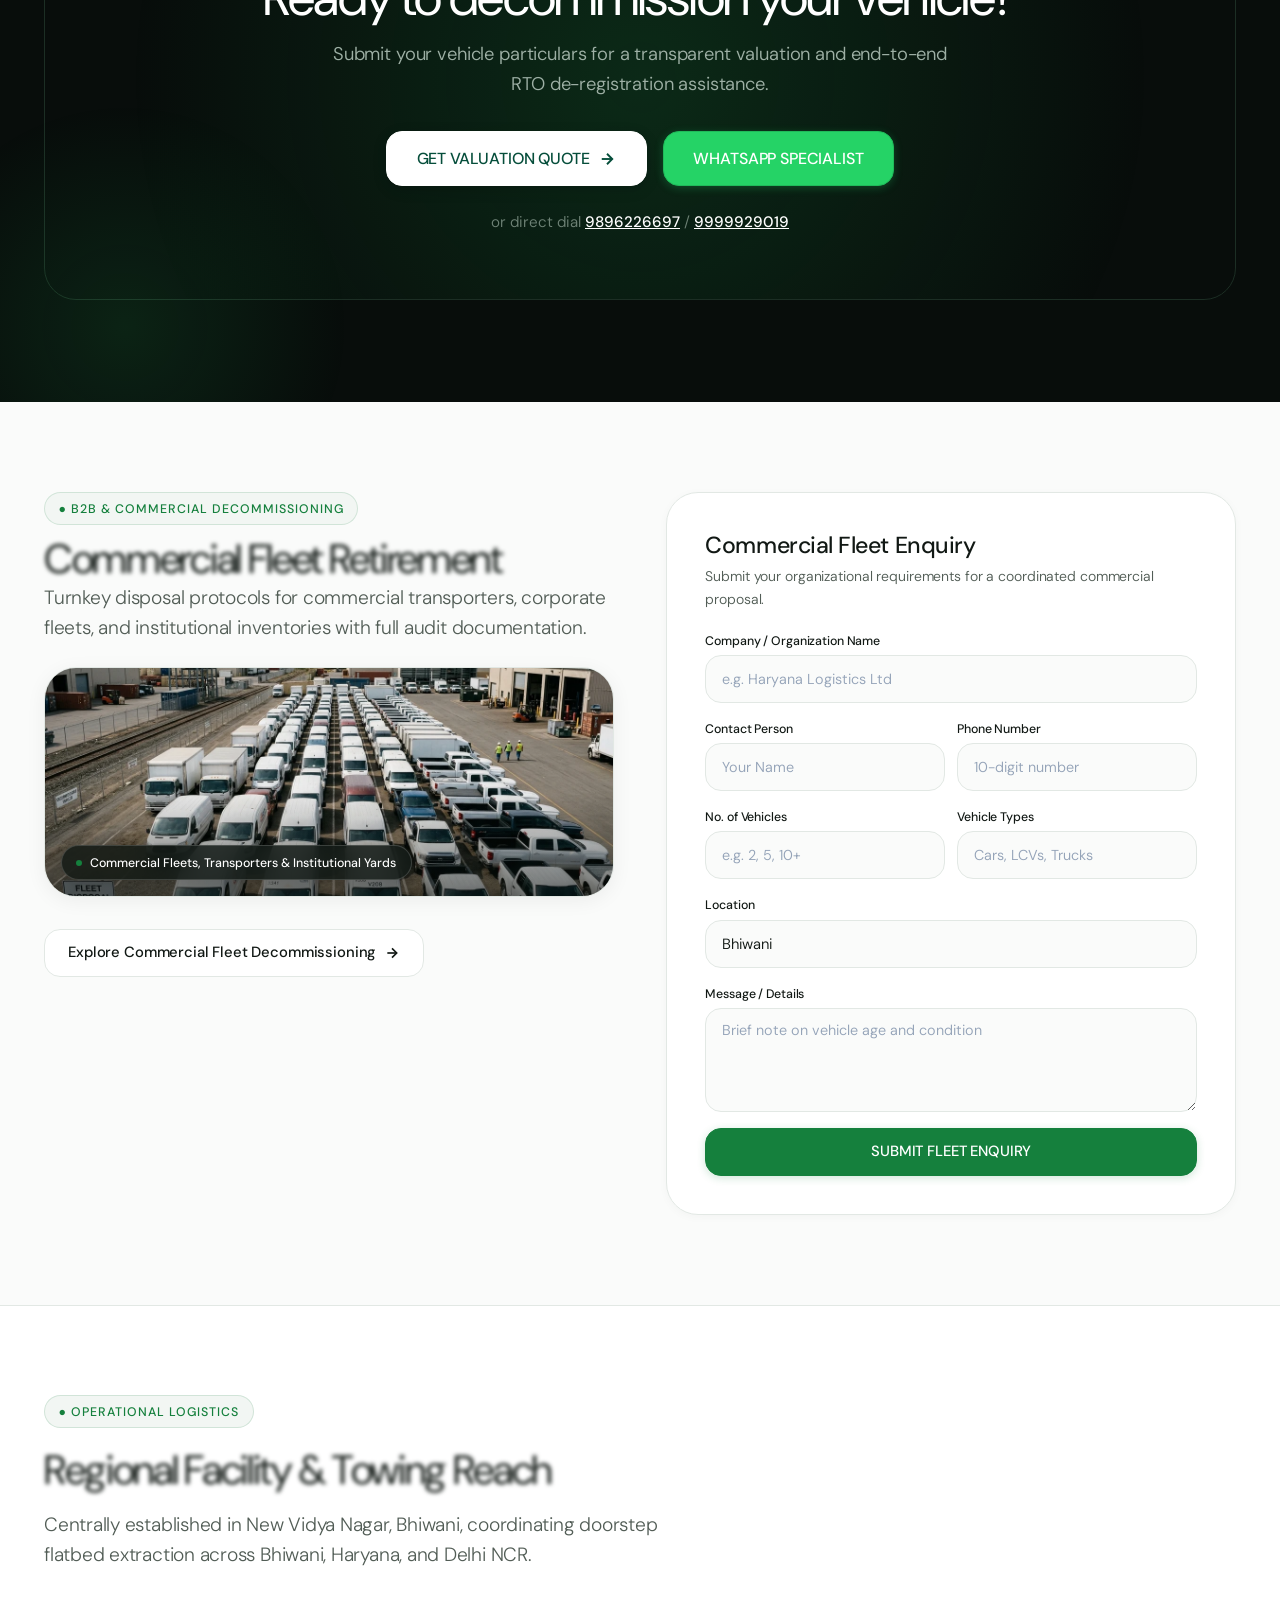
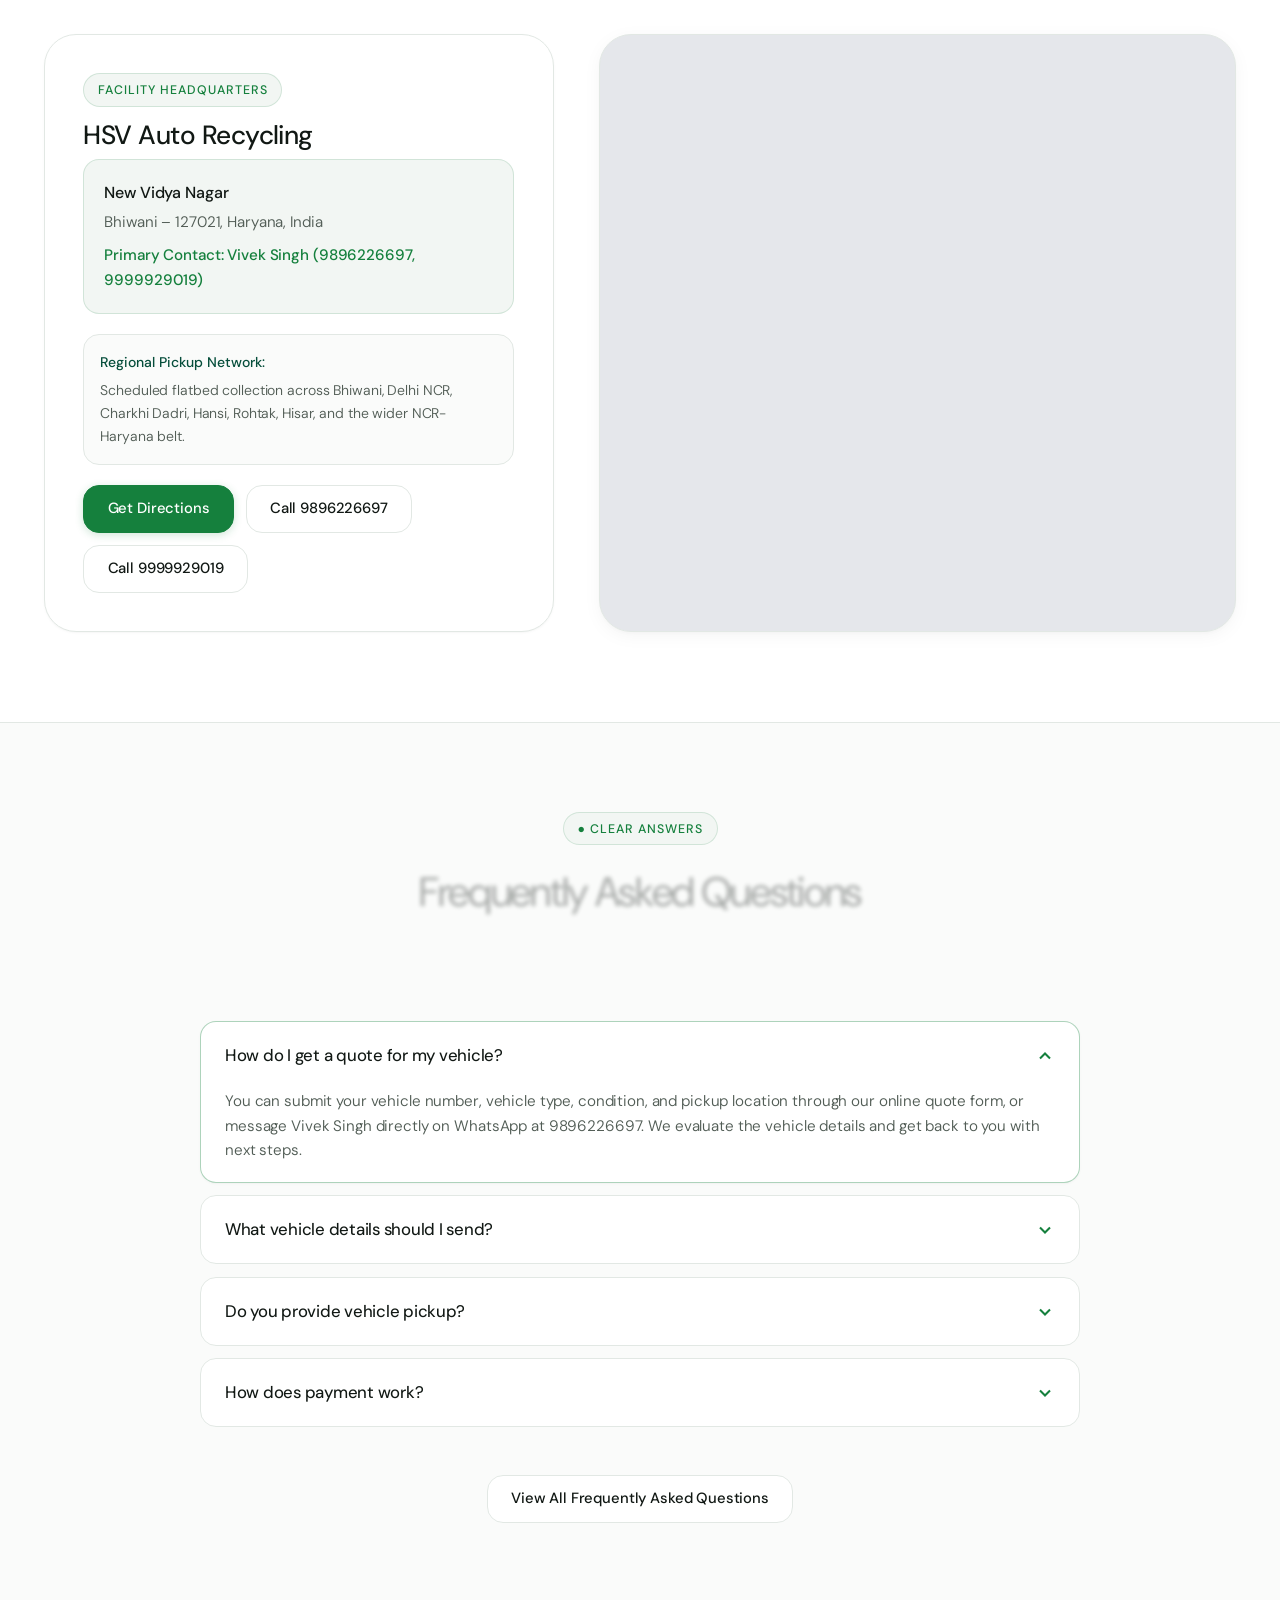
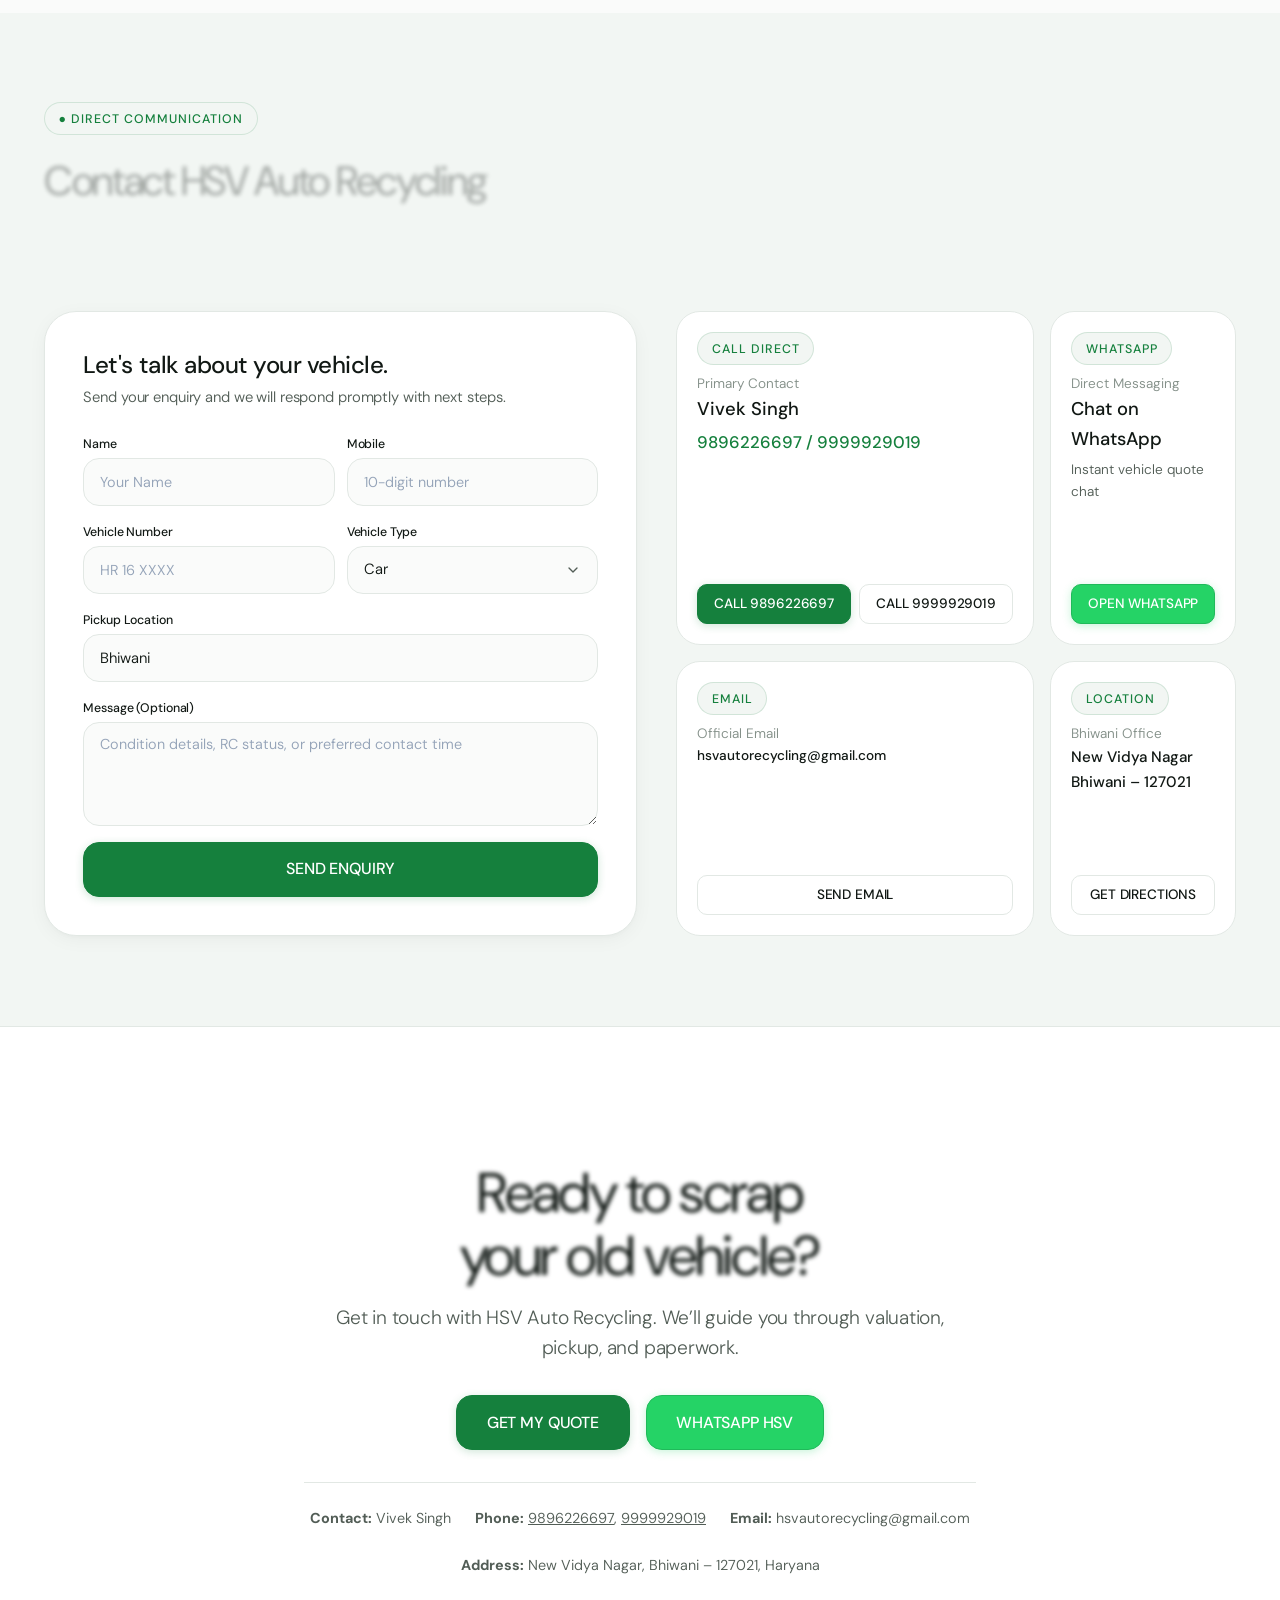
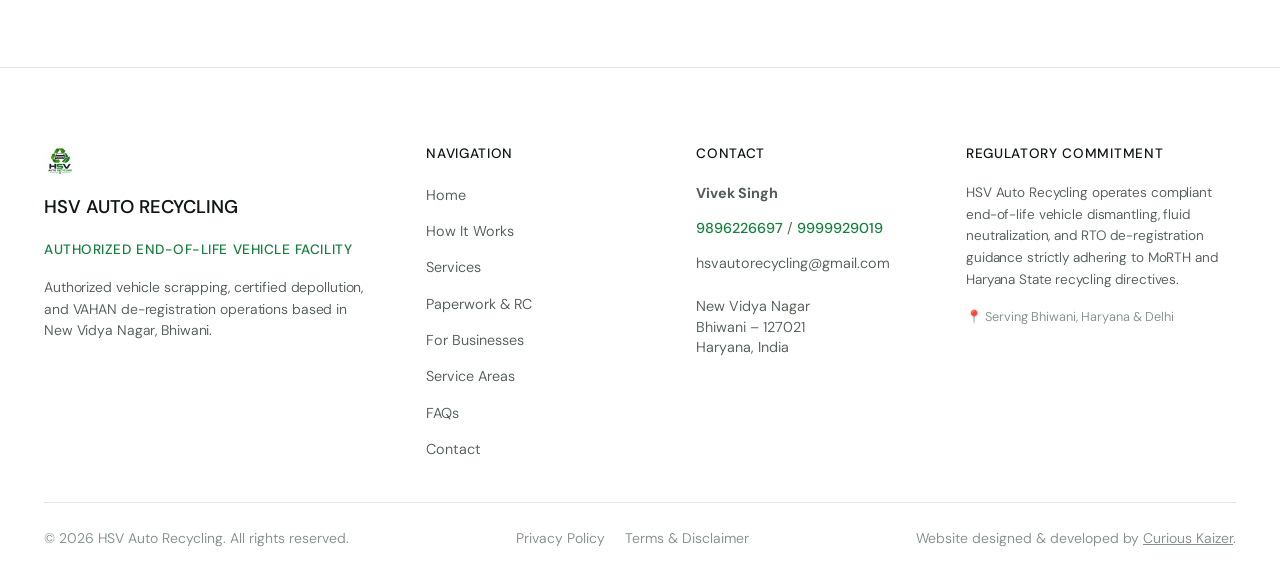
==== commit 31c7a022: "Update website content, pages and scripts" ====
--- a/index.html
+++ b/index.html
@@ -18,7 +18,7 @@
 
   <!-- Twitter -->
   <meta property="twitter:card" content="summary_large_image">
-  <meta property="twitter:title" content="HSV Auto Recycling | Bhiwani, Haryana">
+  <meta property="twitter:title" content="HSV Auto Recycling | Bhiwani, Haryana & Delhi">
   <meta property="twitter:description" content="We deal in scrap vehicles. Instant payment, pickup assistance & RC cancellation guidance under govt norms.">
   <meta property="twitter:image" content="assets/images/og-image.jpg">
 
@@ -42,7 +42,7 @@
     "name": "HSV Auto Recycling",
     "alternateName": "HSV Scrap Vehicles",
     "image": "assets/images/logo.png",
-    "telephone": "+919896226697",
+    "telephone": ["+919896226697", "+919999929019"],
     "email": "hsvautorecycling@gmail.com",
     "address": {
       "@type": "PostalAddress",
@@ -59,15 +59,21 @@
     },
     "url": "https://hsvautorecycling.com/",
     "priceRange": "₹₹",
-    "description": "HSV Auto Recycling in Bhiwani, Haryana deals in scrap vehicles, vehicle pickup assistance, instant payment and RC cancellation guidance under applicable government norms.",
+    "description": "HSV Auto Recycling deals in scrap vehicles, vehicle pickup assistance, instant payment and RC cancellation guidance across Bhiwani, Haryana, and Delhi under applicable government norms.",
     "founder": {
       "@type": "Person",
       "name": "Vivek Singh"
     },
-    "areaServed": {
-      "@type": "AdministrativeArea",
-      "name": "Haryana"
-    }
+    "areaServed": [
+      {
+        "@type": "AdministrativeArea",
+        "name": "Haryana"
+      },
+      {
+        "@type": "AdministrativeArea",
+        "name": "Delhi"
+      }
+    ]
   }
   </script>
   <meta name="developer" content="Curious Kaizer - https://www.curiouskaizer.com/" />
@@ -153,7 +159,8 @@
 
     <div class="mobile-nav-footer">
       <a href="tel:9896226697" class="btn btn-primary btn-block">Call 9896226697</a>
-      <a href="https://wa.me/919896226697?text=Hi%20HSV%20Auto%20Recycling%2C%20I%20want%20to%20get%20a%20quote%20for%20scrapping%20my%20vehicle." target="_blank" rel="noopener noreferrer" class="btn btn-whatsapp btn-block">WhatsApp HSV</a>
+      <a href="tel:9999929019" class="btn btn-secondary btn-block" style="margin-top: 0.5rem;">Call 9999929019</a>
+      <a href="https://wa.me/919896226697?text=Hi%20HSV%20Auto%20Recycling%2C%20I%20want%20to%20get%20a%20quote%20for%20scrapping%20my%20vehicle." target="_blank" rel="noopener noreferrer" class="btn btn-whatsapp btn-block" style="margin-top: 0.5rem;">WhatsApp HSV</a>
     </div>
   </div>
 
@@ -168,7 +175,7 @@
         <div class="hero-content">
           <div class="eyebrow scroll-reveal" data-i18n="location_pill">
             <span class="eyebrow-dot"></span>
-            ● Bhiwani, Haryana
+            ● Bhiwani, Haryana &amp; Delhi
           </div>
 
           <h1 class="hero-title scroll-reveal delay-1">
@@ -177,7 +184,7 @@
           </h1>
 
           <p class="lead scroll-reveal delay-2" data-i18n="hero_lead">
-            Transparent index-linked valuation, authorized RTO de-registration, doorstep flatbed recovery, and immediate digital bank settlement across Haryana.
+            Transparent index-linked valuation, authorized RTO de-registration, doorstep flatbed recovery, and immediate digital bank settlement across Bhiwani, Haryana &amp; Delhi.
           </p>
 
           <div class="hero-ctas scroll-reveal delay-3">
@@ -269,7 +276,7 @@
                 <span data-i18n="label_pickup_loc">Pickup Location</span>
                 <span class="form-label-hint">City / Town</span>
               </label>
-              <input type="text" id="hero-pickup-location" name="pickup_location" class="form-input" placeholder="e.g. Bhiwani, Charkhi Dadri, Hansi" value="Bhiwani">
+              <input type="text" id="hero-pickup-location" name="pickup_location" class="form-input" placeholder="e.g. Bhiwani, Haryana, Delhi" value="Bhiwani">
             </div>
 
             <!-- Name & Mobile Grid -->
@@ -641,6 +648,9 @@
               <a href="tel:9896226697" class="btn btn-secondary">
                 CALL 9896226697
               </a>
+              <a href="tel:9999929019" class="btn btn-secondary">
+                CALL 9999929019
+              </a>
             </div>
           </div>
 
@@ -706,9 +716,15 @@
               <div>
                 <div style="font-size: 0.75rem; font-weight: 500; letter-spacing: 0.05em; text-transform: uppercase; color: var(--dark-text-tertiary);">Direct Contact</div>
                 <div style="font-size: 1.35rem; font-weight: 500; color: #FFFFFF;">Vivek Singh</div>
-                <div style="font-size: 0.95rem; color: var(--color-lime); font-weight: 500;">+91 98962 26697</div>
-              </div>
-              <a href="tel:9896226697" class="btn btn-primary btn-sm">Call Vivek Singh</a>
+                <div style="font-size: 0.95rem; color: var(--color-lime); font-weight: 500;">
+                  <a href="tel:9896226697" style="color: inherit; text-decoration: none;">+91 98962 26697</a> / 
+                  <a href="tel:9999929019" style="color: inherit; text-decoration: none;">+91 99999 29019</a>
+                </div>
+              </div>
+              <div style="display: flex; gap: 0.5rem; flex-wrap: wrap;">
+                <a href="tel:9896226697" class="btn btn-primary btn-sm">Call 9896226697</a>
+                <a href="tel:9999929019" class="btn btn-secondary btn-sm" style="background: rgba(255,255,255,0.12); color: #fff; border-color: rgba(255,255,255,0.2);">Call 9999929019</a>
+              </div>
             </div>
           </div>
 
@@ -867,7 +883,7 @@
           </div>
 
           <div style="margin-top: 1.5rem; font-size: 0.95rem; color: var(--dark-text-tertiary);">
-            or direct dial <a href="tel:9896226697" style="color: #FFFFFF; font-weight: 500; text-decoration: underline;">9896226697</a>
+            or direct dial <a href="tel:9896226697" style="color: #FFFFFF; font-weight: 500; text-decoration: underline;">9896226697</a> / <a href="tel:9999929019" style="color: #FFFFFF; font-weight: 500; text-decoration: underline;">9999929019</a>
           </div>
         </div>
 
@@ -943,7 +959,7 @@
 
               <div class="form-group">
                 <label for="biz-location" class="form-label">Location</label>
-                <input type="text" id="biz-location" name="location" class="form-input" placeholder="City / Yard Location" value="Bhiwani">
+                <input type="text" id="biz-location" name="location" class="form-input" placeholder="City / Yard Location (e.g. Bhiwani, Delhi)" value="Bhiwani">
               </div>
 
               <div class="form-group">
@@ -962,7 +978,7 @@
     </section>
 
     <!-- ==========================================================================
-         09. SERVICE AREA (BHIWANI & HARYANA)
+         09. SERVICE AREA (BHIWANI, HARYANA & DELHI)
          ========================================================================== -->
     <section class="section" id="service-areas" style="background-color: #FFFFFF; border-top: 1px solid var(--border-subtle); border-bottom: 1px solid var(--border-subtle);">
       <div class="container">
@@ -970,7 +986,7 @@
         <div class="section-header">
           <div class="eyebrow scroll-reveal">● OPERATIONAL LOGISTICS</div>
           <h2 class="reveal-words scroll-reveal delay-1">Regional Facility &amp; Towing Reach</h2>
-          <p class="lead scroll-reveal delay-2">Centrally established in New Vidya Nagar, Bhiwani, coordinating doorstep flatbed extraction across Haryana.</p>
+          <p class="lead scroll-reveal delay-2">Centrally established in New Vidya Nagar, Bhiwani, coordinating doorstep flatbed extraction across Bhiwani, Haryana, and Delhi NCR.</p>
         </div>
 
         <div class="service-area-grid">
@@ -986,7 +1002,7 @@
                   Bhiwani – 127021, Haryana, India
                 </p>
                 <p style="color: var(--color-primary); font-weight: 500; margin-top: 0.5rem; font-size: 0.95rem;">
-                  Primary Contact: Vivek Singh (9896226697)
+                  Primary Contact: Vivek Singh (<a href="tel:9896226697" style="color: inherit;">9896226697</a>, <a href="tel:9999929019" style="color: inherit;">9999929019</a>)
                 </p>
               </div>
             </div>
@@ -996,7 +1012,7 @@
                 Regional Pickup Network:
               </div>
               <p style="font-size: 0.875rem; color: var(--text-secondary); margin: 0;">
-                Scheduled flatbed collection across Bhiwani, Charkhi Dadri, Hansi, Rohtak, Hisar, and the wider NCR-Haryana belt.
+                Scheduled flatbed collection across Bhiwani, Delhi NCR, Charkhi Dadri, Hansi, Rohtak, Hisar, and the wider NCR-Haryana belt.
               </p>
             </div>
 
@@ -1005,7 +1021,10 @@
                 Get Directions
               </a>
               <a href="tel:9896226697" class="btn btn-secondary">
-                Call HSV
+                Call 9896226697
+              </a>
+              <a href="tel:9999929019" class="btn btn-secondary">
+                Call 9999929019
               </a>
             </div>
           </div>
@@ -1077,7 +1096,7 @@
             </button>
             <div class="faq-answer-panel">
               <p style="font-size: 0.95rem; color: var(--text-secondary); line-height: 1.6;">
-                Yes, vehicle pickup assistance is coordinated directly by HSV for vehicles in Bhiwani and surrounding Haryana areas. Pickup timing and logistics are confirmed upon evaluating the vehicle and location.
+                Yes, vehicle pickup assistance is coordinated directly by HSV for vehicles in Bhiwani, Delhi, and surrounding Haryana areas. Pickup timing and logistics are confirmed upon evaluating the vehicle and location.
               </p>
             </div>
           </div>
@@ -1157,7 +1176,7 @@
 
               <div class="form-group">
                 <label for="contact-pickup-loc" class="form-label">Pickup Location</label>
-                <input type="text" id="contact-pickup-loc" name="pickup_location" class="form-input" placeholder="Location in or near Bhiwani" value="Bhiwani">
+                <input type="text" id="contact-pickup-loc" name="pickup_location" class="form-input" placeholder="Location in Bhiwani, Haryana or Delhi" value="Bhiwani">
               </div>
 
               <div class="form-group">
@@ -1179,13 +1198,18 @@
                 <span class="eyebrow" style="margin-bottom: 0.5rem;">CALL DIRECT</span>
                 <div style="font-size: 0.85rem; color: var(--text-tertiary);">Primary Contact</div>
                 <div style="font-size: 1.15rem; font-weight: 500; color: var(--text-primary);">Vivek Singh</div>
-                <div style="font-size: 1.2rem; font-weight: 500; color: var(--color-primary); margin-top: 0.25rem;">
-                  9896226697
-                </div>
-              </div>
-              <a href="tel:9896226697" class="btn btn-primary btn-sm btn-block">
-                CALL NOW
-              </a>
+                <div style="font-size: 1.05rem; font-weight: 500; color: var(--color-primary); margin-top: 0.25rem;">
+                  <a href="tel:9896226697" style="color: inherit; text-decoration: none;">9896226697</a> / <a href="tel:9999929019" style="color: inherit; text-decoration: none;">9999929019</a>
+                </div>
+              </div>
+              <div style="display: flex; gap: 0.5rem; margin-top: 0.75rem;">
+                <a href="tel:9896226697" class="btn btn-primary btn-sm" style="flex: 1; text-align: center;">
+                  CALL 9896226697
+                </a>
+                <a href="tel:9999929019" class="btn btn-secondary btn-sm" style="flex: 1; text-align: center;">
+                  CALL 9999929019
+                </a>
+              </div>
             </div>
 
             <!-- WhatsApp Card -->
@@ -1260,7 +1284,7 @@
 
         <div style="margin-top: 2rem; padding-top: 1.5rem; border-top: 1px solid var(--border-subtle); display: flex; flex-wrap: wrap; justify-content: center; gap: 1.5rem; font-size: 0.9rem; color: var(--text-secondary);" class="scroll-reveal delay-4">
           <span><strong>Contact:</strong> Vivek Singh</span>
-          <span><strong>Phone:</strong> <a href="tel:9896226697" style="color: inherit; text-decoration: underline;">9896226697</a></span>
+          <span><strong>Phone:</strong> <a href="tel:9896226697" style="color: inherit; text-decoration: underline;">9896226697</a>, <a href="tel:9999929019" style="color: inherit; text-decoration: underline;">9999929019</a></span>
           <span><strong>Email:</strong> <a href="mailto:hsvautorecycling@gmail.com" style="color: inherit;">hsvautorecycling@gmail.com</a></span>
           <span><strong>Address:</strong> New Vidya Nagar, Bhiwani – 127021, Haryana</span>
         </div>
@@ -1307,7 +1331,10 @@
           <h4 style="font-size: 0.85rem; font-weight: 500; letter-spacing: 0.05em; text-transform: uppercase; margin-bottom: 1.15rem;">Contact</h4>
           <ul style="list-style: none; display: flex; flex-direction: column; gap: 0.75rem; font-size: 0.9rem; color: var(--text-secondary);">
             <li><strong>Vivek Singh</strong></li>
-            <li><a href="tel:9896226697" style="color: var(--color-primary); font-weight: 500;">9896226697</a></li>
+            <li>
+              <a href="tel:9896226697" style="color: var(--color-primary); font-weight: 500;">9896226697</a> / 
+              <a href="tel:9999929019" style="color: var(--color-primary); font-weight: 500;">9999929019</a>
+            </li>
             <li><a href="mailto:hsvautorecycling@gmail.com">hsvautorecycling@gmail.com</a></li>
             <li style="margin-top: 0.5rem; line-height: 1.45;">
               New Vidya Nagar<br>
@@ -1323,7 +1350,7 @@
             HSV Auto Recycling operates compliant end-of-life vehicle dismantling, fluid neutralization, and RTO de-registration guidance strictly adhering to MoRTH and Haryana State recycling directives.
           </p>
           <div style="font-size: 0.8rem; color: var(--text-tertiary);">
-            📍 Serving Bhiwani & Haryana
+            📍 Serving Bhiwani, Haryana &amp; Delhi
           </div>
         </div>
       </div>
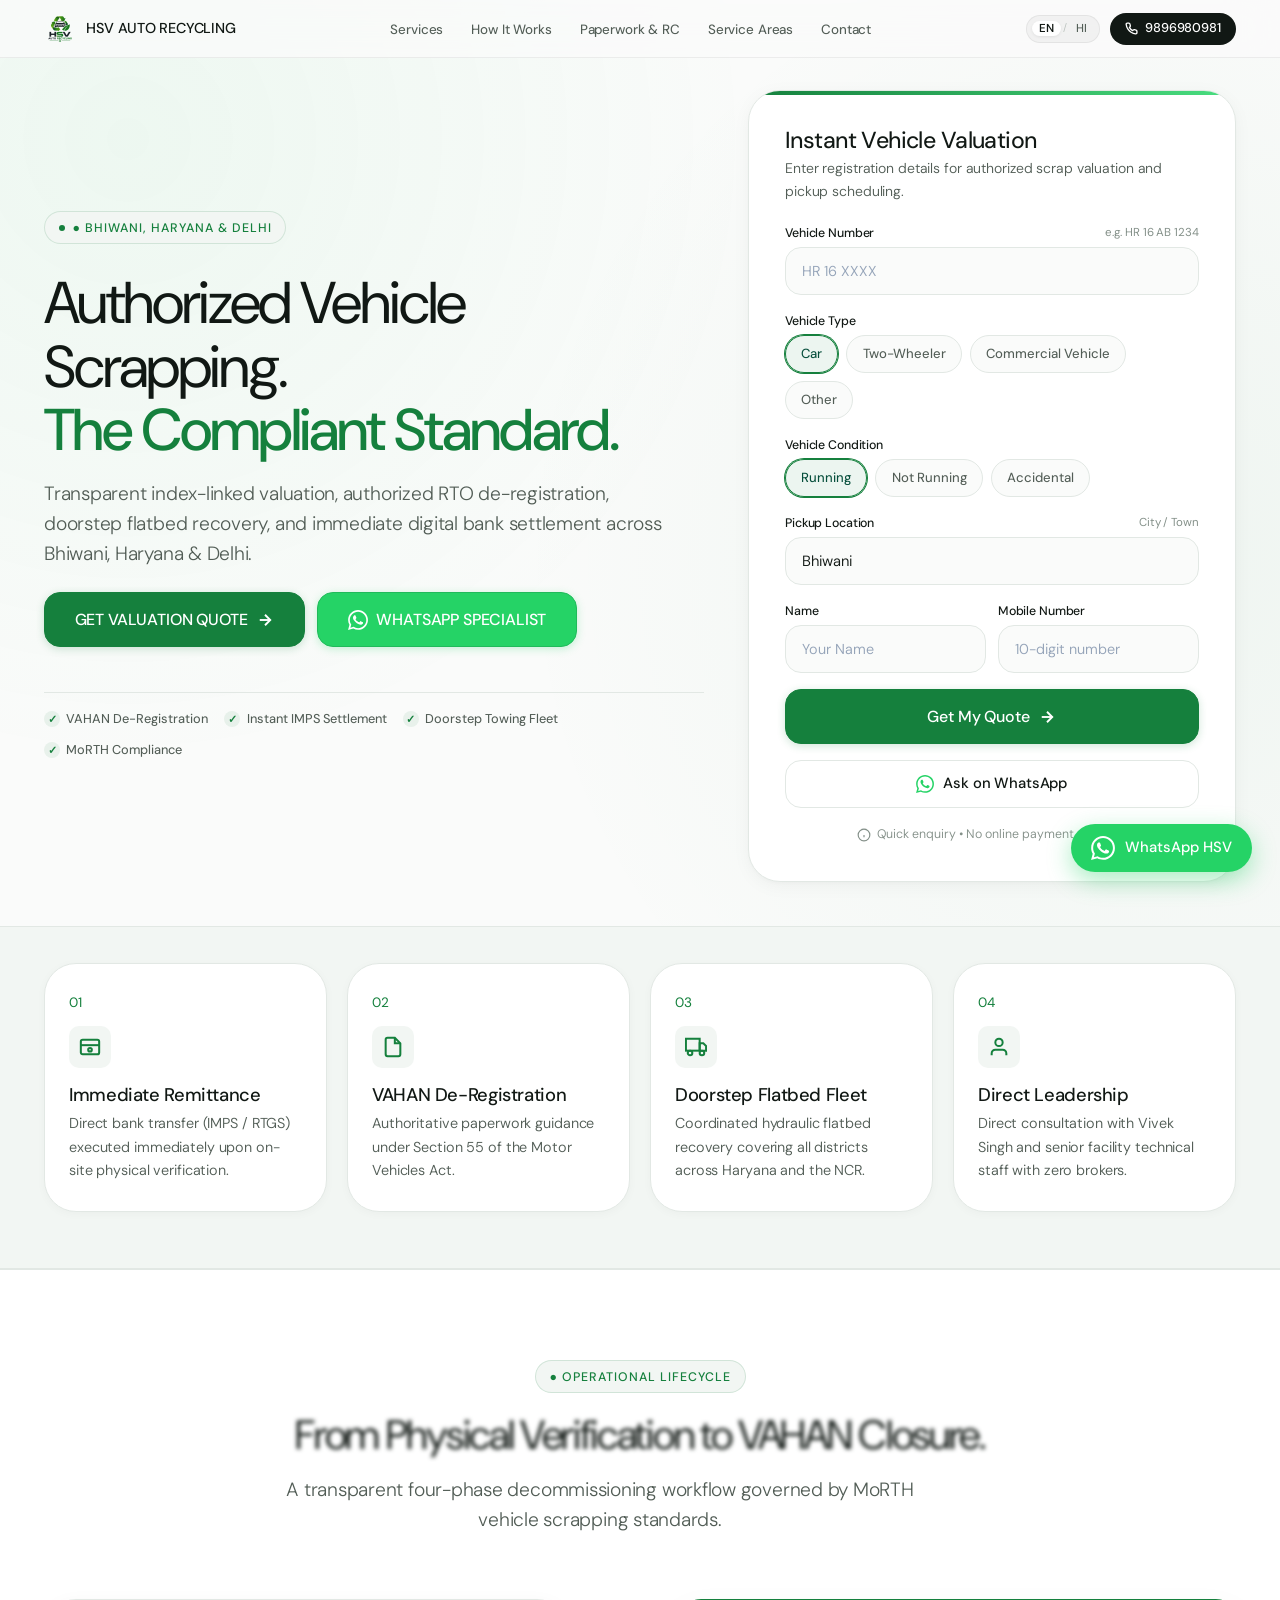
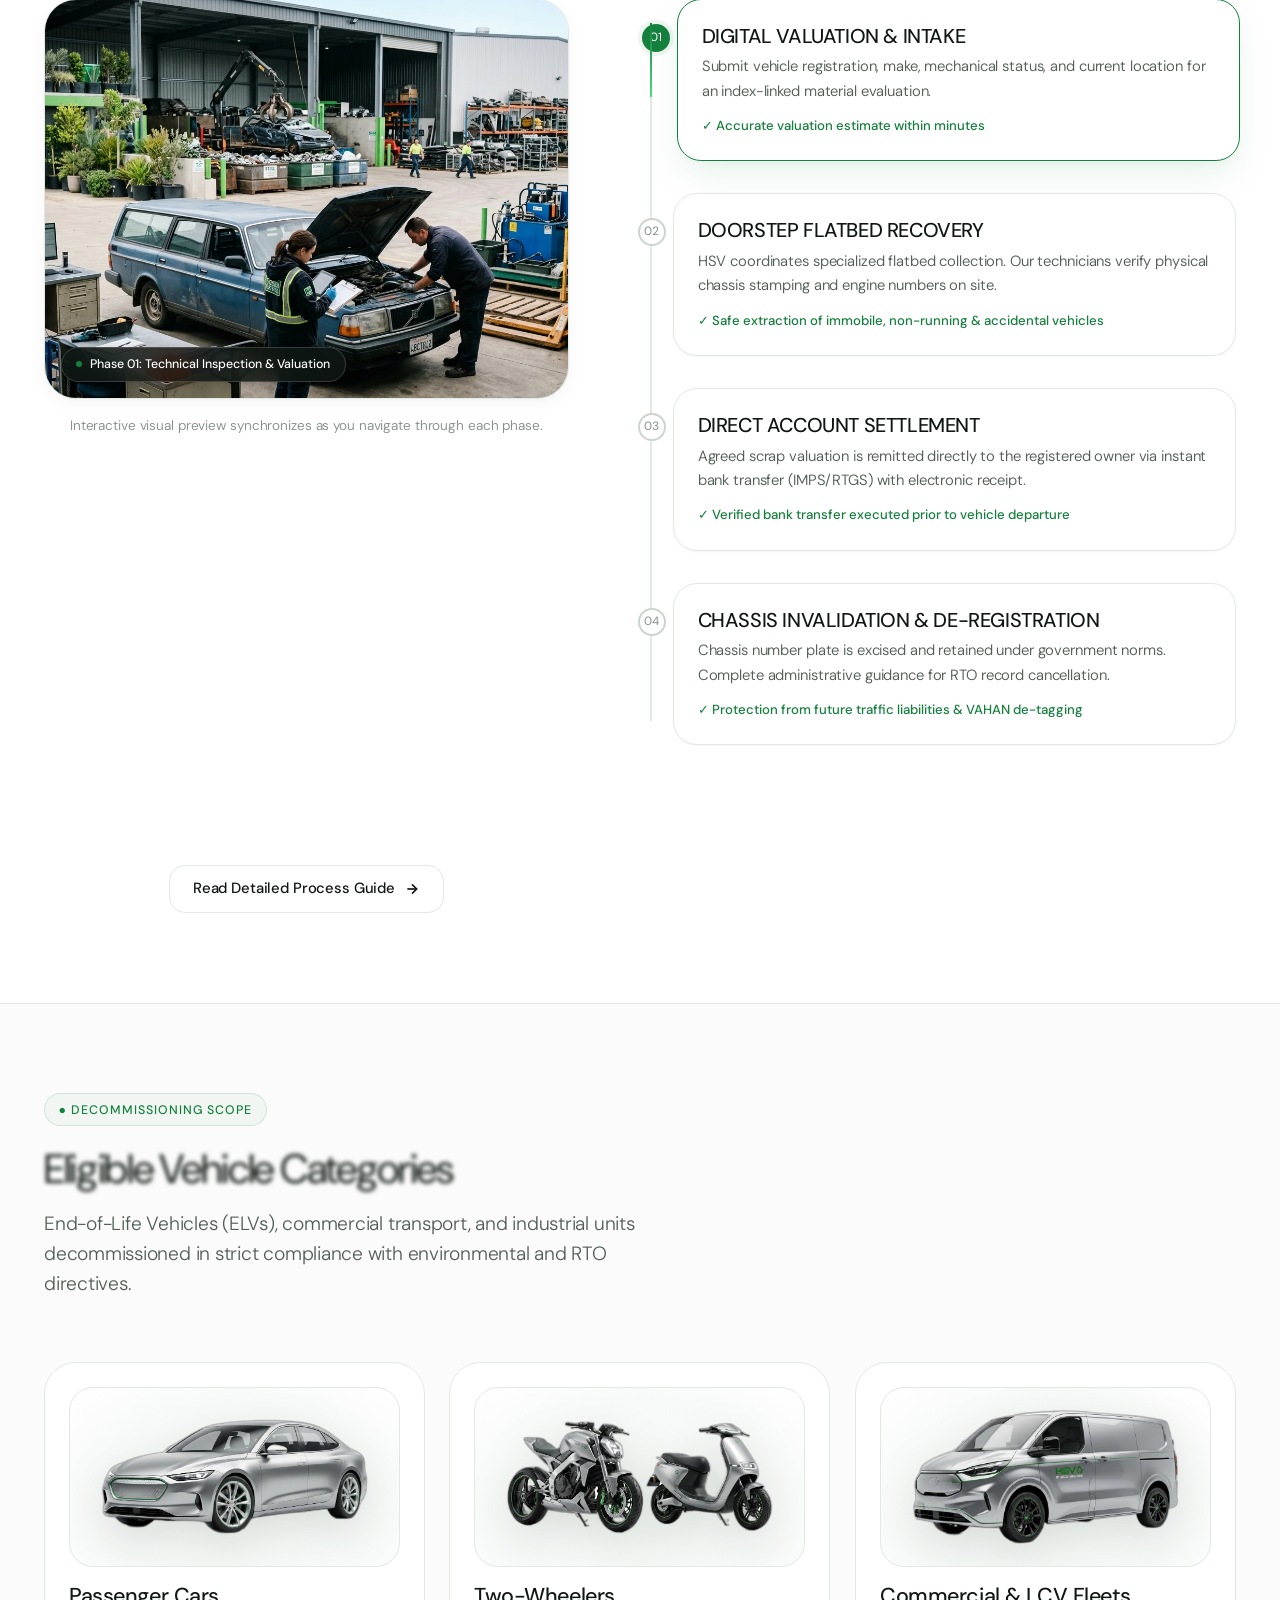
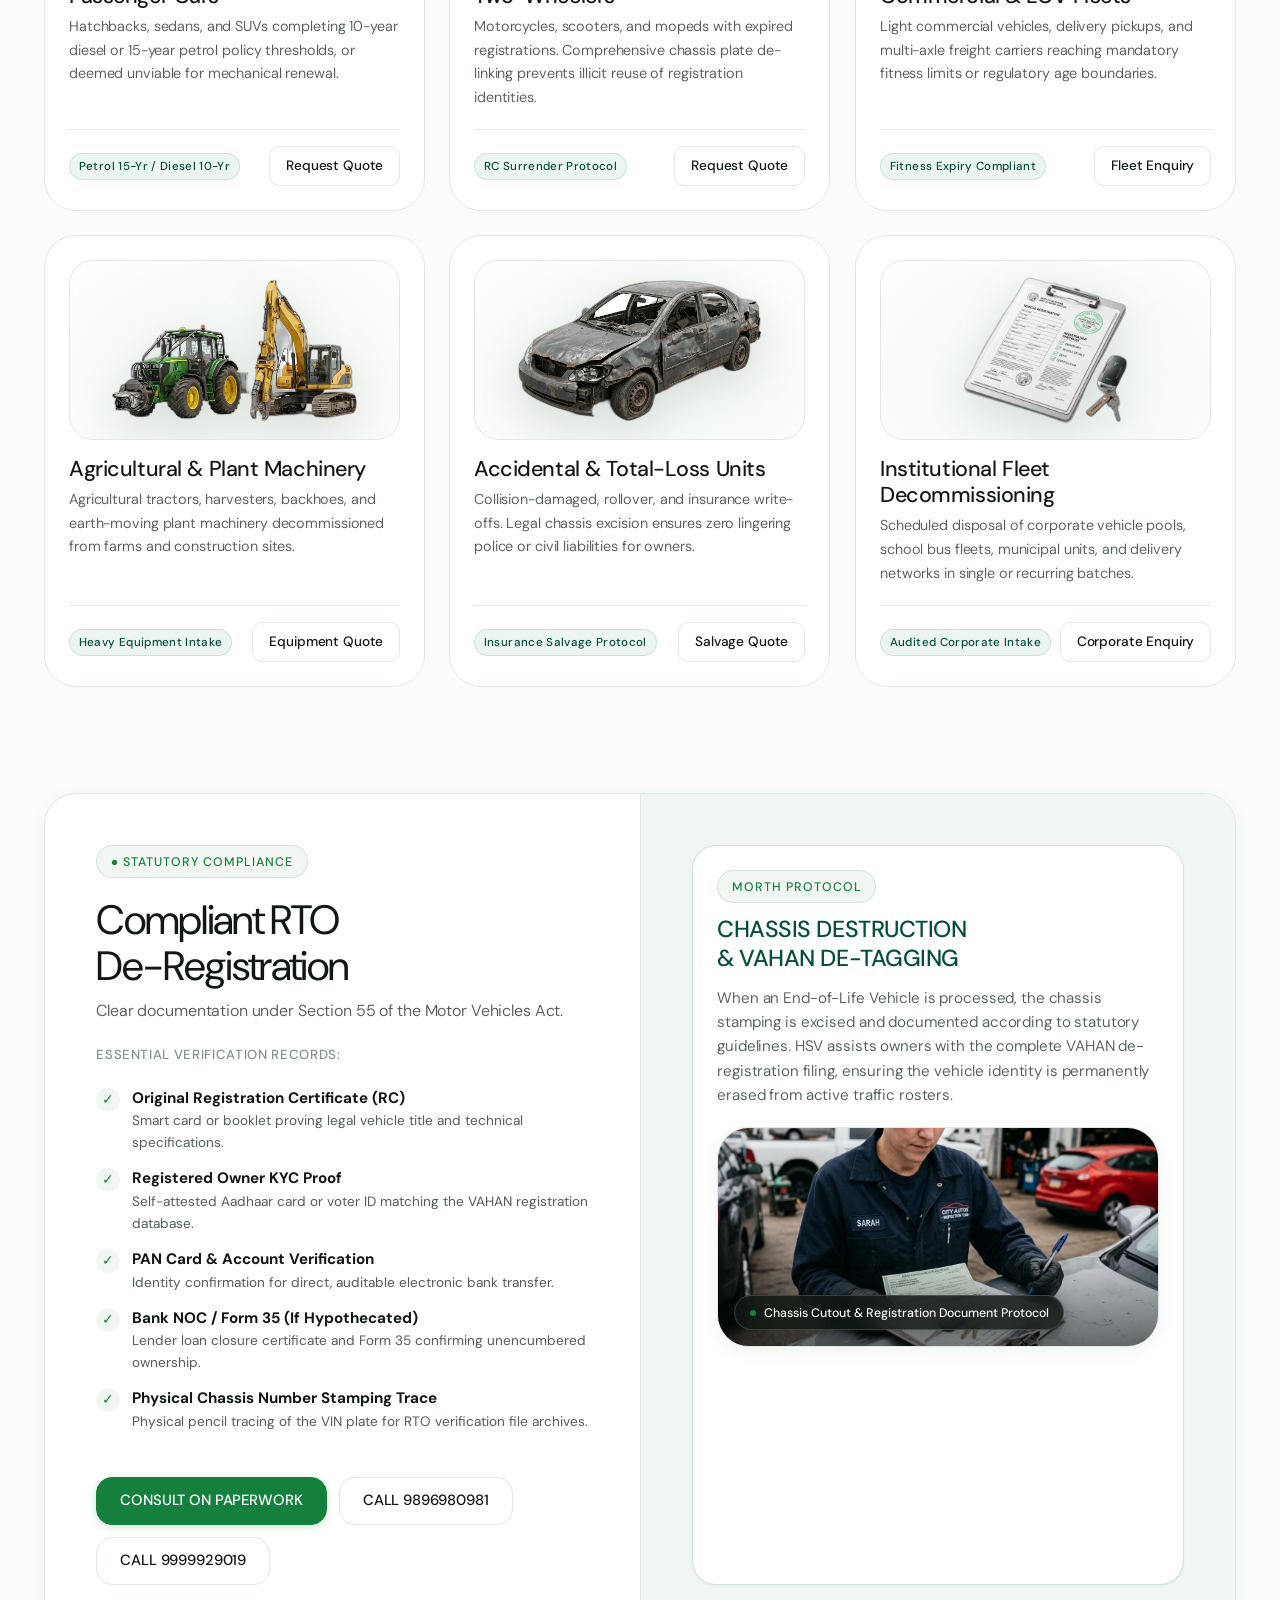
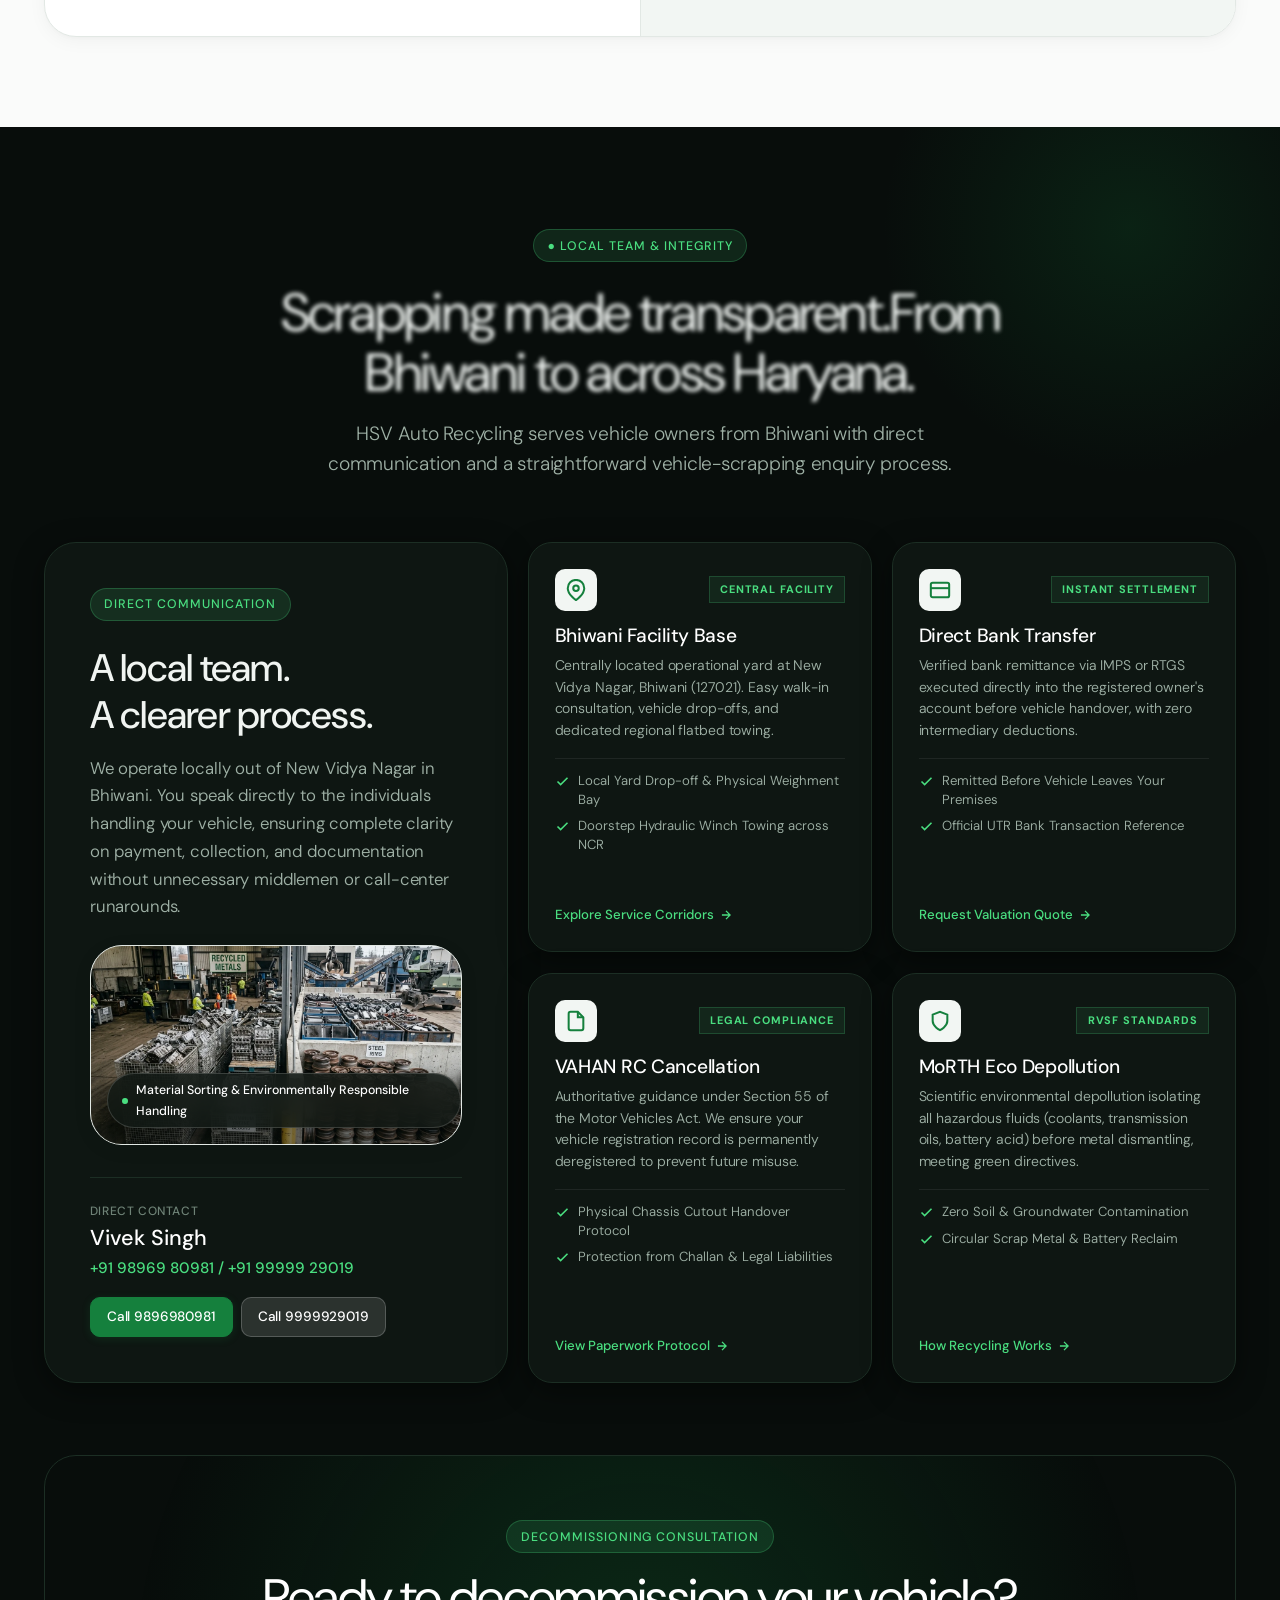
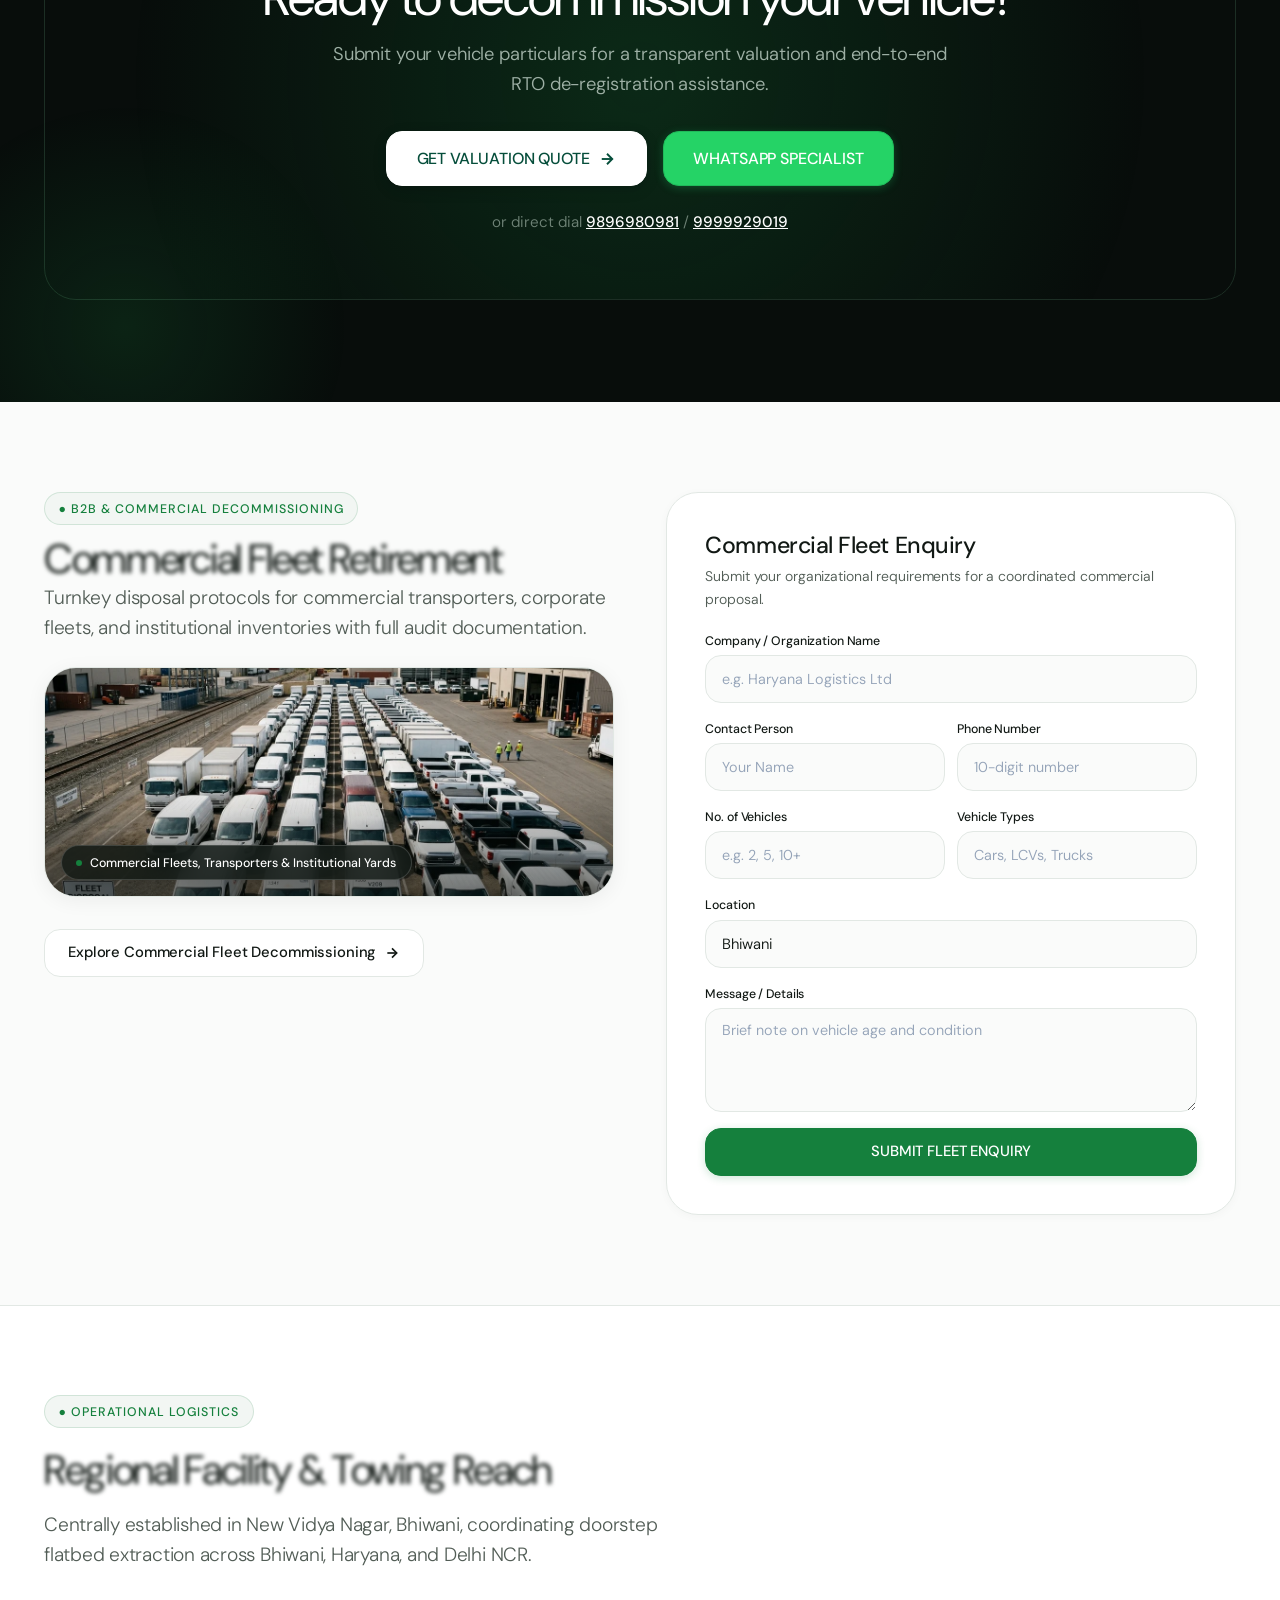
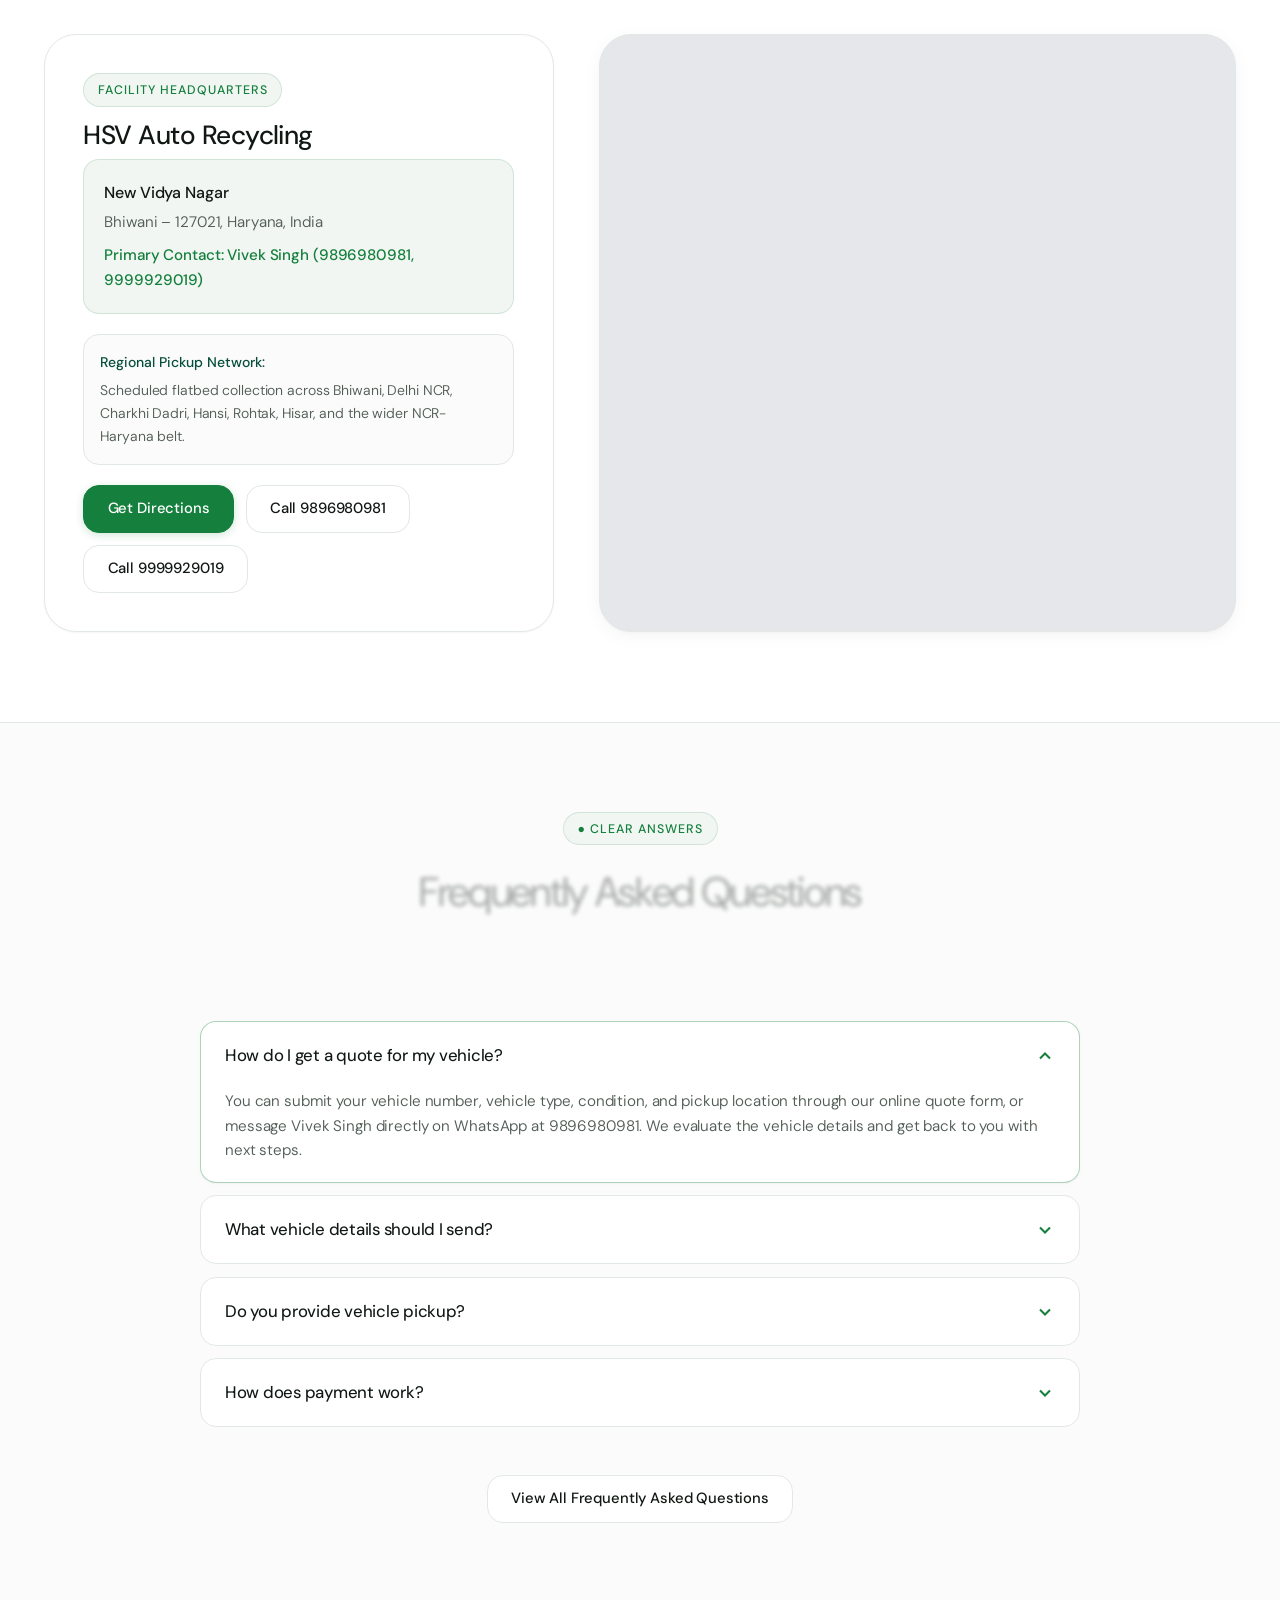
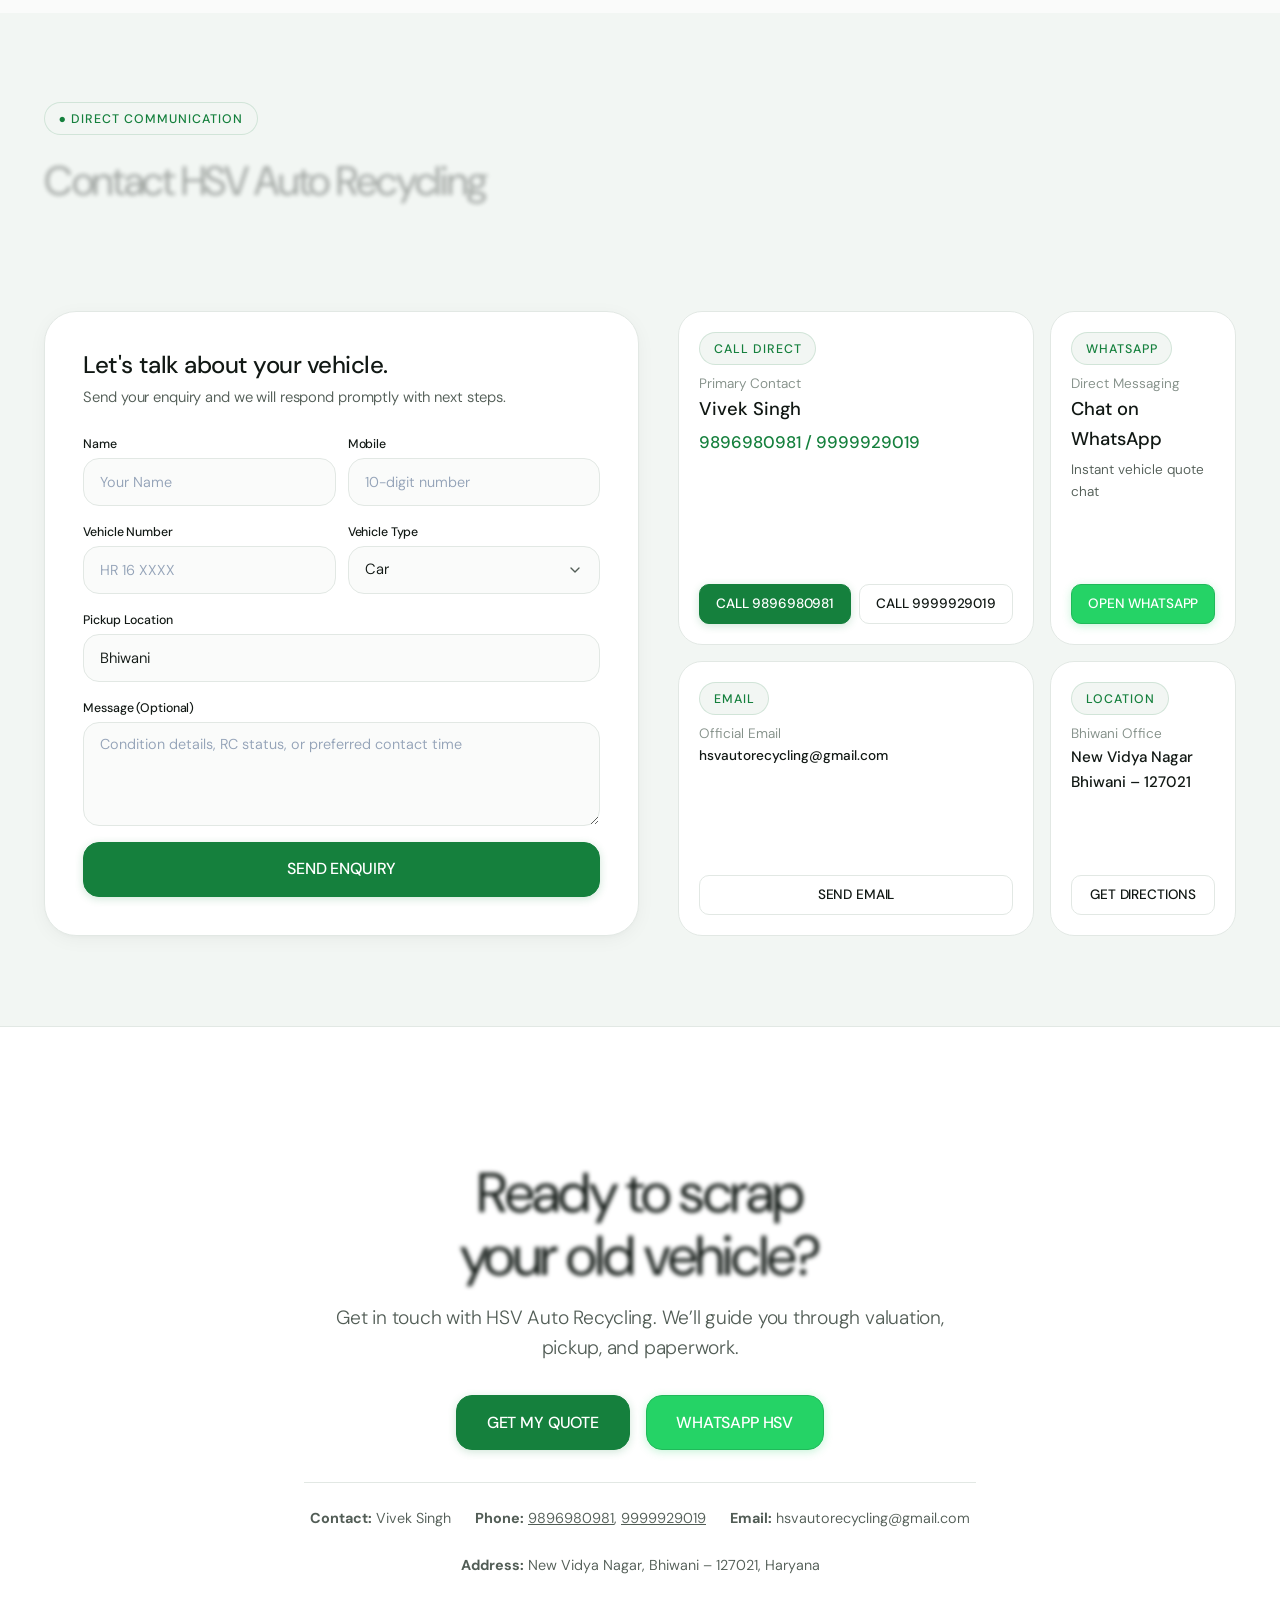
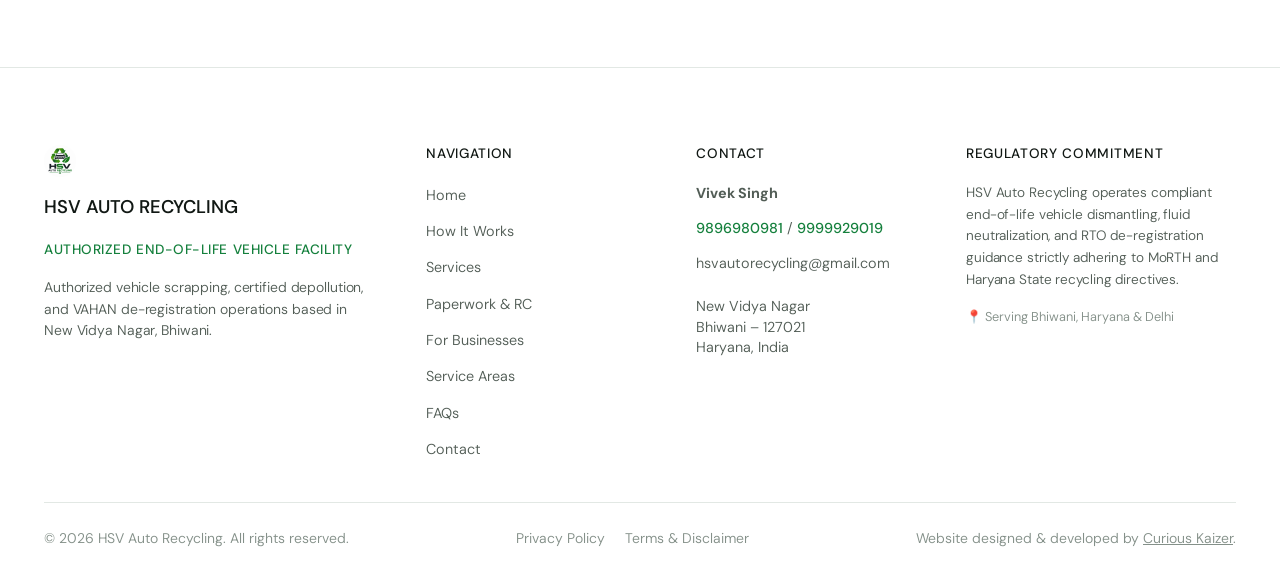
==== commit c212b5e3: "Update primary contact phone number to 9896980981 and verify email" ====
--- a/index.html
+++ b/index.html
@@ -42,7 +42,7 @@
     "name": "HSV Auto Recycling",
     "alternateName": "HSV Scrap Vehicles",
     "image": "assets/images/logo.png",
-    "telephone": ["+919896226697", "+919999929019"],
+    "telephone": ["+919896980981", "+919999929019"],
     "email": "hsvautorecycling@gmail.com",
     "address": {
       "@type": "PostalAddress",
@@ -128,11 +128,11 @@
         </div>
 
         <!-- Sleek Apple Pill CTA -->
-        <a href="tel:9896226697" class="nav-cta-btn" aria-label="Call 9896226697">
+        <a href="tel:9896980981" class="nav-cta-btn" aria-label="Call 9896980981">
           <svg width="13" height="13" viewBox="0 0 24 24" fill="none" stroke="currentColor" stroke-width="2.5" stroke-linecap="round" stroke-linejoin="round">
             <path d="M22 16.92v3a2 2 0 0 1-2.18 2 19.79 19.79 0 0 1-8.63-3.07 19.5 19.5 0 0 1-6-6 19.79 19.79 0 0 1-3.07-8.67A2 2 0 0 1 4.11 2h3a2 2 0 0 1 2 1.72 12.84 12.84 0 0 0 .7 2.81 2 2 0 0 1-.45 2.11L8.09 9.91a16 16 0 0 0 6 6l1.27-1.27a2 2 0 0 1 2.11-.45 12.84 12.84 0 0 0 2.81.7A2 2 0 0 1 22 16.92z"></path>
           </svg>
-          <span>9896226697</span>
+          <span>9896980981</span>
         </a>
 
         <!-- Minimal 2-Line Hamburger Button -->
@@ -158,9 +158,9 @@
     </ul>
 
     <div class="mobile-nav-footer">
-      <a href="tel:9896226697" class="btn btn-primary btn-block">Call 9896226697</a>
+      <a href="tel:9896980981" class="btn btn-primary btn-block">Call 9896980981</a>
       <a href="tel:9999929019" class="btn btn-secondary btn-block" style="margin-top: 0.5rem;">Call 9999929019</a>
-      <a href="https://wa.me/919896226697?text=Hi%20HSV%20Auto%20Recycling%2C%20I%20want%20to%20get%20a%20quote%20for%20scrapping%20my%20vehicle." target="_blank" rel="noopener noreferrer" class="btn btn-whatsapp btn-block" style="margin-top: 0.5rem;">WhatsApp HSV</a>
+      <a href="https://wa.me/919896980981?text=Hi%20HSV%20Auto%20Recycling%2C%20I%20want%20to%20get%20a%20quote%20for%20scrapping%20my%20vehicle." target="_blank" rel="noopener noreferrer" class="btn btn-whatsapp btn-block" style="margin-top: 0.5rem;">WhatsApp HSV</a>
     </div>
   </div>
 
@@ -196,7 +196,7 @@
               </svg>
             </a>
 
-            <a href="https://wa.me/919896226697?text=Hi%20HSV%20Auto%20Recycling%2C%20I%20want%20to%20get%20a%20quote%20for%20scrapping%20my%20vehicle." target="_blank" rel="noopener noreferrer" class="btn btn-whatsapp btn-lg" data-i18n="btn_whatsapp">
+            <a href="https://wa.me/919896980981?text=Hi%20HSV%20Auto%20Recycling%2C%20I%20want%20to%20get%20a%20quote%20for%20scrapping%20my%20vehicle." target="_blank" rel="noopener noreferrer" class="btn btn-whatsapp btn-lg" data-i18n="btn_whatsapp">
               <svg width="20" height="20" viewBox="0 0 24 24" fill="currentColor">
                 <path d="M.057 24l1.687-6.163c-1.041-1.804-1.588-3.849-1.587-5.946.003-6.556 5.338-11.891 11.893-11.891 3.181.001 6.167 1.24 8.413 3.488 2.245 2.248 3.481 5.236 3.48 8.414-.003 6.557-5.338 11.892-11.893 11.892-1.99-.001-3.951-.5-5.688-1.448l-6.305 1.654zm6.597-3.807c1.676.995 3.276 1.591 5.392 1.592 5.448 0 9.886-4.434 9.889-9.885.002-5.462-4.415-9.89-9.881-9.892-5.452 0-9.887 4.434-9.889 9.884-.001 2.225.651 3.891 1.746 5.634l-.999 3.648 3.742-.981zm11.387-5.464c-.074-.124-.272-.198-.57-.347-.297-.149-1.758-.868-2.031-.967-.272-.099-.47-.149-.669.149-.198.297-.768.967-.941 1.165-.173.198-.347.223-.644.074-.297-.149-1.255-.462-2.39-1.475-.883-.788-1.48-1.761-1.653-2.059-.173-.297-.018-.458.13-.606.134-.133.297-.347.446-.521.151-.172.2-.296.3-.495.099-.198.05-.372-.025-.521-.075-.148-.669-1.611-.916-2.206-.242-.579-.487-.501-.669-.51l-.57-.01c-.198 0-.52.074-.792.372s-1.04 1.016-1.04 2.479 1.065 2.876 1.213 3.074c.149.198 2.095 3.2 5.076 4.487.709.306 1.263.489 1.694.626.712.226 1.36.194 1.872.118.571-.085 1.758-.719 2.006-1.413.248-.695.248-1.29.173-1.414z"/>
               </svg>
@@ -229,7 +229,7 @@
               <a href="#" target="_blank" rel="noopener noreferrer" class="btn btn-whatsapp btn-sm success-wa-btn">
                 WhatsApp HSV Now
               </a>
-              <a href="tel:9896226697" class="btn btn-primary btn-sm">
+              <a href="tel:9896980981" class="btn btn-primary btn-sm">
                 Call HSV Directly
               </a>
             </div>
@@ -642,11 +642,11 @@
             </ul>
 
             <div style="display: flex; gap: 0.75rem; flex-wrap: wrap; margin-top: 1.5rem;">
-              <a href="https://wa.me/919896226697?text=Hi%20HSV%20Auto%20Recycling%2C%20I%20have%20questions%20about%20vehicle%20paperwork%20and%20RC%20cancellation." target="_blank" rel="noopener noreferrer" class="btn btn-primary">
+              <a href="https://wa.me/919896980981?text=Hi%20HSV%20Auto%20Recycling%2C%20I%20have%20questions%20about%20vehicle%20paperwork%20and%20RC%20cancellation." target="_blank" rel="noopener noreferrer" class="btn btn-primary">
                 CONSULT ON PAPERWORK
               </a>
-              <a href="tel:9896226697" class="btn btn-secondary">
-                CALL 9896226697
+              <a href="tel:9896980981" class="btn btn-secondary">
+                CALL 9896980981
               </a>
               <a href="tel:9999929019" class="btn btn-secondary">
                 CALL 9999929019
@@ -717,12 +717,12 @@
                 <div style="font-size: 0.75rem; font-weight: 500; letter-spacing: 0.05em; text-transform: uppercase; color: var(--dark-text-tertiary);">Direct Contact</div>
                 <div style="font-size: 1.35rem; font-weight: 500; color: #FFFFFF;">Vivek Singh</div>
                 <div style="font-size: 0.95rem; color: var(--color-lime); font-weight: 500;">
-                  <a href="tel:9896226697" style="color: inherit; text-decoration: none;">+91 98962 26697</a> / 
+                  <a href="tel:9896980981" style="color: inherit; text-decoration: none;">+91 98969 80981</a> / 
                   <a href="tel:9999929019" style="color: inherit; text-decoration: none;">+91 99999 29019</a>
                 </div>
               </div>
               <div style="display: flex; gap: 0.5rem; flex-wrap: wrap;">
-                <a href="tel:9896226697" class="btn btn-primary btn-sm">Call 9896226697</a>
+                <a href="tel:9896980981" class="btn btn-primary btn-sm">Call 9896980981</a>
                 <a href="tel:9999929019" class="btn btn-secondary btn-sm" style="background: rgba(255,255,255,0.12); color: #fff; border-color: rgba(255,255,255,0.2);">Call 9999929019</a>
               </div>
             </div>
@@ -877,13 +877,13 @@
               </svg>
             </a>
 
-            <a href="https://wa.me/919896226697?text=Hi%20HSV%20Auto%20Recycling%2C%20I%20have%20an%20old%20vehicle%20I%20want%20to%20scrap." target="_blank" rel="noopener noreferrer" class="btn btn-whatsapp btn-lg">
+            <a href="https://wa.me/919896980981?text=Hi%20HSV%20Auto%20Recycling%2C%20I%20have%20an%20old%20vehicle%20I%20want%20to%20scrap." target="_blank" rel="noopener noreferrer" class="btn btn-whatsapp btn-lg">
               WHATSAPP SPECIALIST
             </a>
           </div>
 
           <div style="margin-top: 1.5rem; font-size: 0.95rem; color: var(--dark-text-tertiary);">
-            or direct dial <a href="tel:9896226697" style="color: #FFFFFF; font-weight: 500; text-decoration: underline;">9896226697</a> / <a href="tel:9999929019" style="color: #FFFFFF; font-weight: 500; text-decoration: underline;">9999929019</a>
+            or direct dial <a href="tel:9896980981" style="color: #FFFFFF; font-weight: 500; text-decoration: underline;">9896980981</a> / <a href="tel:9999929019" style="color: #FFFFFF; font-weight: 500; text-decoration: underline;">9999929019</a>
           </div>
         </div>
 
@@ -1002,7 +1002,7 @@
                   Bhiwani – 127021, Haryana, India
                 </p>
                 <p style="color: var(--color-primary); font-weight: 500; margin-top: 0.5rem; font-size: 0.95rem;">
-                  Primary Contact: Vivek Singh (<a href="tel:9896226697" style="color: inherit;">9896226697</a>, <a href="tel:9999929019" style="color: inherit;">9999929019</a>)
+                  Primary Contact: Vivek Singh (<a href="tel:9896980981" style="color: inherit;">9896980981</a>, <a href="tel:9999929019" style="color: inherit;">9999929019</a>)
                 </p>
               </div>
             </div>
@@ -1020,8 +1020,8 @@
               <a href="https://maps.google.com/?q=New+Vidya+Nagar+Bhiwani+Haryana+127021" target="_blank" rel="noopener noreferrer" class="btn btn-primary">
                 Get Directions
               </a>
-              <a href="tel:9896226697" class="btn btn-secondary">
-                Call 9896226697
+              <a href="tel:9896980981" class="btn btn-secondary">
+                Call 9896980981
               </a>
               <a href="tel:9999929019" class="btn btn-secondary">
                 Call 9999929019
@@ -1068,7 +1068,7 @@
             </button>
             <div class="faq-answer-panel">
               <p style="font-size: 0.95rem; color: var(--text-secondary); line-height: 1.6;">
-                You can submit your vehicle number, vehicle type, condition, and pickup location through our online quote form, or message Vivek Singh directly on WhatsApp at 9896226697. We evaluate the vehicle details and get back to you with next steps.
+                You can submit your vehicle number, vehicle type, condition, and pickup location through our online quote form, or message Vivek Singh directly on WhatsApp at 9896980981. We evaluate the vehicle details and get back to you with next steps.
               </p>
             </div>
           </div>
@@ -1199,12 +1199,12 @@
                 <div style="font-size: 0.85rem; color: var(--text-tertiary);">Primary Contact</div>
                 <div style="font-size: 1.15rem; font-weight: 500; color: var(--text-primary);">Vivek Singh</div>
                 <div style="font-size: 1.05rem; font-weight: 500; color: var(--color-primary); margin-top: 0.25rem;">
-                  <a href="tel:9896226697" style="color: inherit; text-decoration: none;">9896226697</a> / <a href="tel:9999929019" style="color: inherit; text-decoration: none;">9999929019</a>
+                  <a href="tel:9896980981" style="color: inherit; text-decoration: none;">9896980981</a> / <a href="tel:9999929019" style="color: inherit; text-decoration: none;">9999929019</a>
                 </div>
               </div>
               <div style="display: flex; gap: 0.5rem; margin-top: 0.75rem;">
-                <a href="tel:9896226697" class="btn btn-primary btn-sm" style="flex: 1; text-align: center;">
-                  CALL 9896226697
+                <a href="tel:9896980981" class="btn btn-primary btn-sm" style="flex: 1; text-align: center;">
+                  CALL 9896980981
                 </a>
                 <a href="tel:9999929019" class="btn btn-secondary btn-sm" style="flex: 1; text-align: center;">
                   CALL 9999929019
@@ -1222,7 +1222,7 @@
                   Instant vehicle quote chat
                 </div>
               </div>
-              <a href="https://wa.me/919896226697?text=Hi%20HSV%20Auto%20Recycling%2C%20I%20want%20to%20get%20a%20quote%20for%20scrapping%20my%20vehicle." target="_blank" rel="noopener noreferrer" class="btn btn-whatsapp btn-sm btn-block">
+              <a href="https://wa.me/919896980981?text=Hi%20HSV%20Auto%20Recycling%2C%20I%20want%20to%20get%20a%20quote%20for%20scrapping%20my%20vehicle." target="_blank" rel="noopener noreferrer" class="btn btn-whatsapp btn-sm btn-block">
                 OPEN WHATSAPP
               </a>
             </div>
@@ -1277,14 +1277,14 @@
           <a href="#quote-enquiry" class="btn btn-primary btn-lg">
             GET MY QUOTE
           </a>
-          <a href="https://wa.me/919896226697?text=Hi%20HSV%20Auto%20Recycling%2C%20I%20am%20ready%20to%20scrap%20my%20vehicle." target="_blank" rel="noopener noreferrer" class="btn btn-whatsapp btn-lg">
+          <a href="https://wa.me/919896980981?text=Hi%20HSV%20Auto%20Recycling%2C%20I%20am%20ready%20to%20scrap%20my%20vehicle." target="_blank" rel="noopener noreferrer" class="btn btn-whatsapp btn-lg">
             WHATSAPP HSV
           </a>
         </div>
 
         <div style="margin-top: 2rem; padding-top: 1.5rem; border-top: 1px solid var(--border-subtle); display: flex; flex-wrap: wrap; justify-content: center; gap: 1.5rem; font-size: 0.9rem; color: var(--text-secondary);" class="scroll-reveal delay-4">
           <span><strong>Contact:</strong> Vivek Singh</span>
-          <span><strong>Phone:</strong> <a href="tel:9896226697" style="color: inherit; text-decoration: underline;">9896226697</a>, <a href="tel:9999929019" style="color: inherit; text-decoration: underline;">9999929019</a></span>
+          <span><strong>Phone:</strong> <a href="tel:9896980981" style="color: inherit; text-decoration: underline;">9896980981</a>, <a href="tel:9999929019" style="color: inherit; text-decoration: underline;">9999929019</a></span>
           <span><strong>Email:</strong> <a href="mailto:hsvautorecycling@gmail.com" style="color: inherit;">hsvautorecycling@gmail.com</a></span>
           <span><strong>Address:</strong> New Vidya Nagar, Bhiwani – 127021, Haryana</span>
         </div>
@@ -1332,7 +1332,7 @@
           <ul style="list-style: none; display: flex; flex-direction: column; gap: 0.75rem; font-size: 0.9rem; color: var(--text-secondary);">
             <li><strong>Vivek Singh</strong></li>
             <li>
-              <a href="tel:9896226697" style="color: var(--color-primary); font-weight: 500;">9896226697</a> / 
+              <a href="tel:9896980981" style="color: var(--color-primary); font-weight: 500;">9896980981</a> / 
               <a href="tel:9999929019" style="color: var(--color-primary); font-weight: 500;">9999929019</a>
             </li>
             <li><a href="mailto:hsvautorecycling@gmail.com">hsvautorecycling@gmail.com</a></li>
@@ -1367,7 +1367,7 @@
   </footer>
 
   <!-- Floating WhatsApp & Mobile Action Bar -->
-  <a href="https://wa.me/919896226697?text=Hi%20HSV%20Auto%20Recycling%2C%20I%20want%20to%20get%20a%20quote%20for%20scrapping%20my%20vehicle." target="_blank" rel="noopener noreferrer" class="floating-whatsapp-btn" id="floating-whatsapp" aria-label="Chat on WhatsApp">
+  <a href="https://wa.me/919896980981?text=Hi%20HSV%20Auto%20Recycling%2C%20I%20want%20to%20get%20a%20quote%20for%20scrapping%20my%20vehicle." target="_blank" rel="noopener noreferrer" class="floating-whatsapp-btn" id="floating-whatsapp" aria-label="Chat on WhatsApp">
     <svg width="24" height="24" viewBox="0 0 24 24" fill="currentColor">
       <path d="M.057 24l1.687-6.163c-1.041-1.804-1.588-3.849-1.587-5.946.003-6.556 5.338-11.891 11.893-11.891 3.181.001 6.167 1.24 8.413 3.488 2.245 2.248 3.481 5.236 3.48 8.414-.003 6.557-5.338 11.892-11.893 11.892-1.99-.001-3.951-.5-5.688-1.448l-6.305 1.654zm6.597-3.807c1.676.995 3.276 1.591 5.392 1.592 5.448 0 9.886-4.434 9.889-9.885.002-5.462-4.415-9.89-9.881-9.892-5.452 0-9.887 4.434-9.889 9.884-.001 2.225.651 3.891 1.746 5.634l-.999 3.648 3.742-.981zm11.387-5.464c-.074-.124-.272-.198-.57-.347-.297-.149-1.758-.868-2.031-.967-.272-.099-.47-.149-.669.149-.198.297-.768.967-.941 1.165-.173.198-.347.223-.644.074-.297-.149-1.255-.462-2.39-1.475-.883-.788-1.48-1.761-1.653-2.059-.173-.297-.018-.458.13-.606.134-.133.297-.347.446-.521.151-.172.2-.296.3-.495.099-.198.05-.372-.025-.521-.075-.148-.669-1.611-.916-2.206-.242-.579-.487-.501-.669-.51l-.57-.01c-.198 0-.52.074-.792.372s-1.04 1.016-1.04 2.479 1.065 2.876 1.213 3.074c.149.198 2.095 3.2 5.076 4.487.709.306 1.263.489 1.694.626.712.226 1.36.194 1.872.118.571-.085 1.758-.719 2.006-1.413.248-.695.248-1.29.173-1.414z"/>
     </svg>
@@ -1376,8 +1376,8 @@
 
   <aside class="mobile-action-bar" aria-label="Quick Mobile Actions">
     <div class="mobile-action-bar-inner">
-      <a href="tel:9896226697" class="mobile-action-btn btn-secondary">CALL</a>
-      <a href="https://wa.me/919896226697?text=Hi%20HSV%20Auto%20Recycling%2C%20I%20want%20to%20get%20a%20quote%20for%20scrapping%20my%20vehicle." target="_blank" rel="noopener noreferrer" class="mobile-action-btn btn-whatsapp">WHATSAPP</a>
+      <a href="tel:9896980981" class="mobile-action-btn btn-secondary">CALL</a>
+      <a href="https://wa.me/919896980981?text=Hi%20HSV%20Auto%20Recycling%2C%20I%20want%20to%20get%20a%20quote%20for%20scrapping%20my%20vehicle." target="_blank" rel="noopener noreferrer" class="mobile-action-btn btn-whatsapp">WHATSAPP</a>
       <a href="#quote-enquiry" class="mobile-action-btn btn-primary">GET QUOTE</a>
     </div>
   </aside>
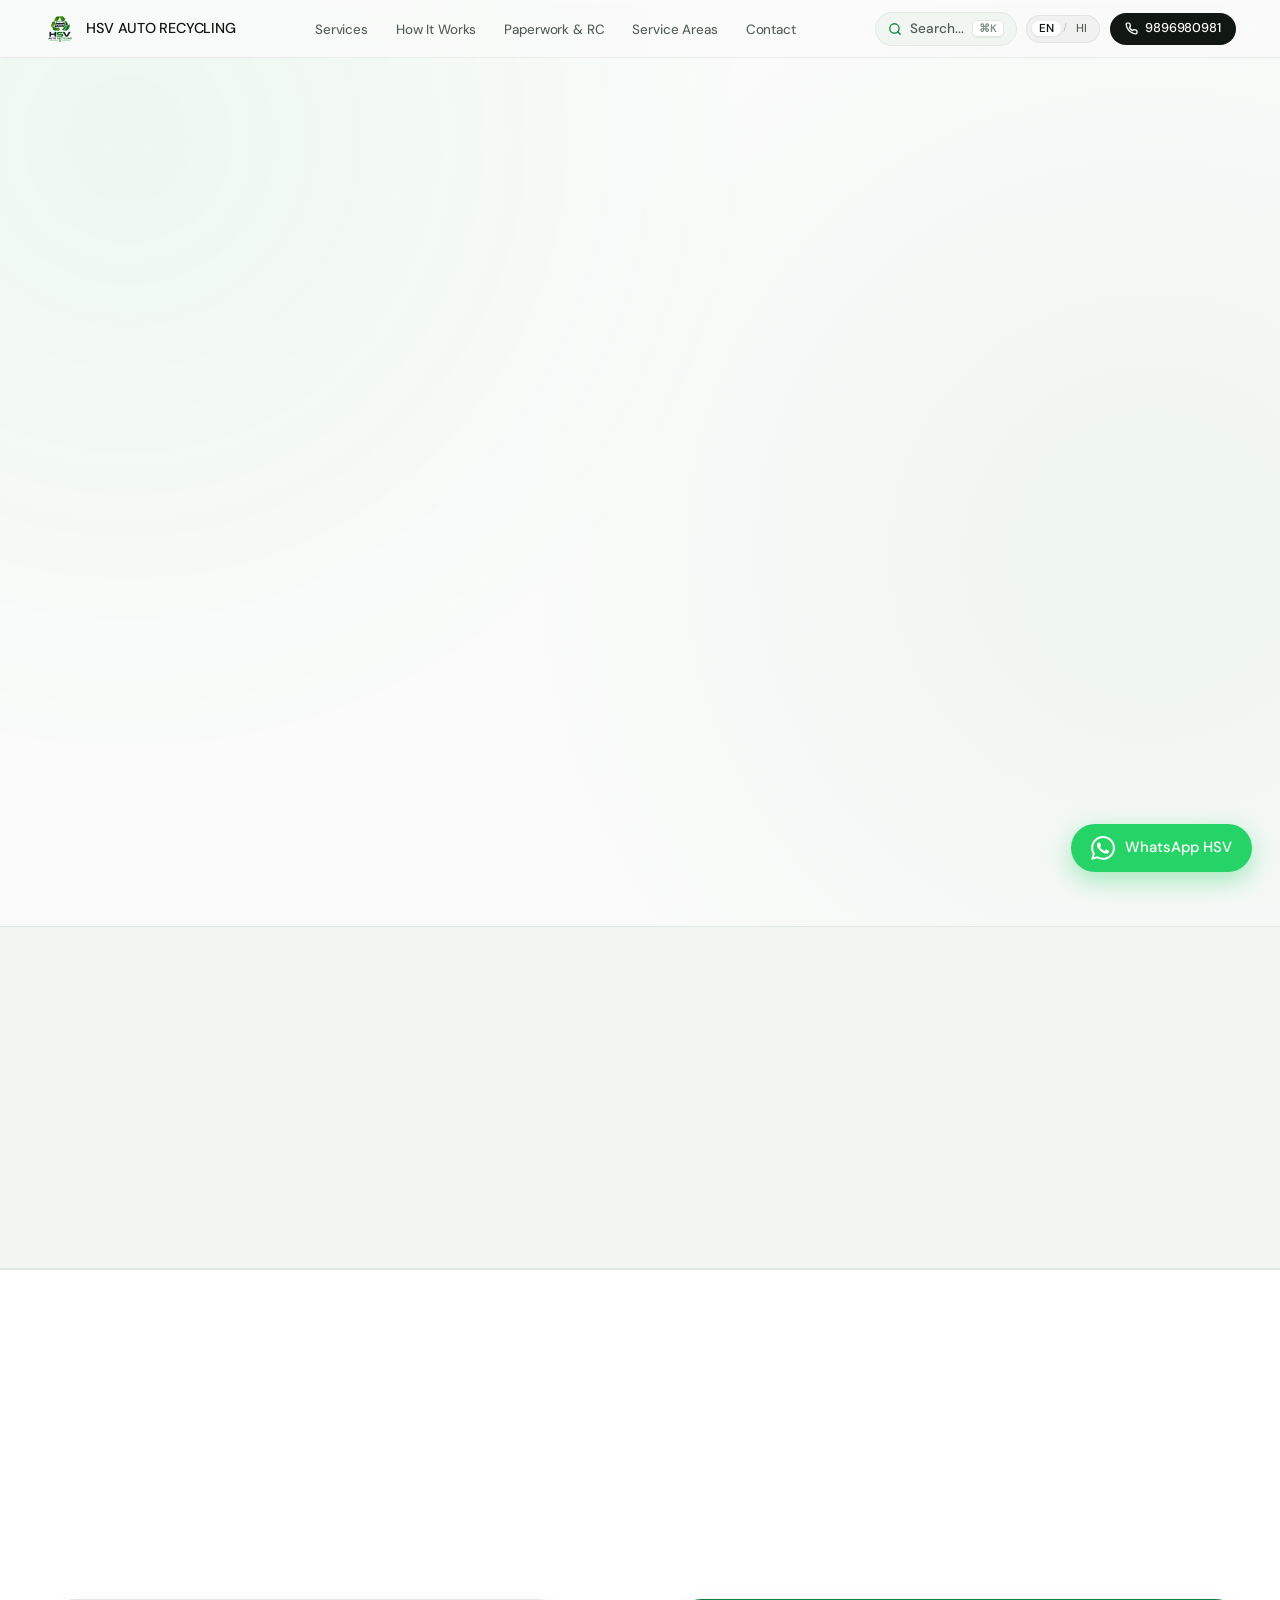
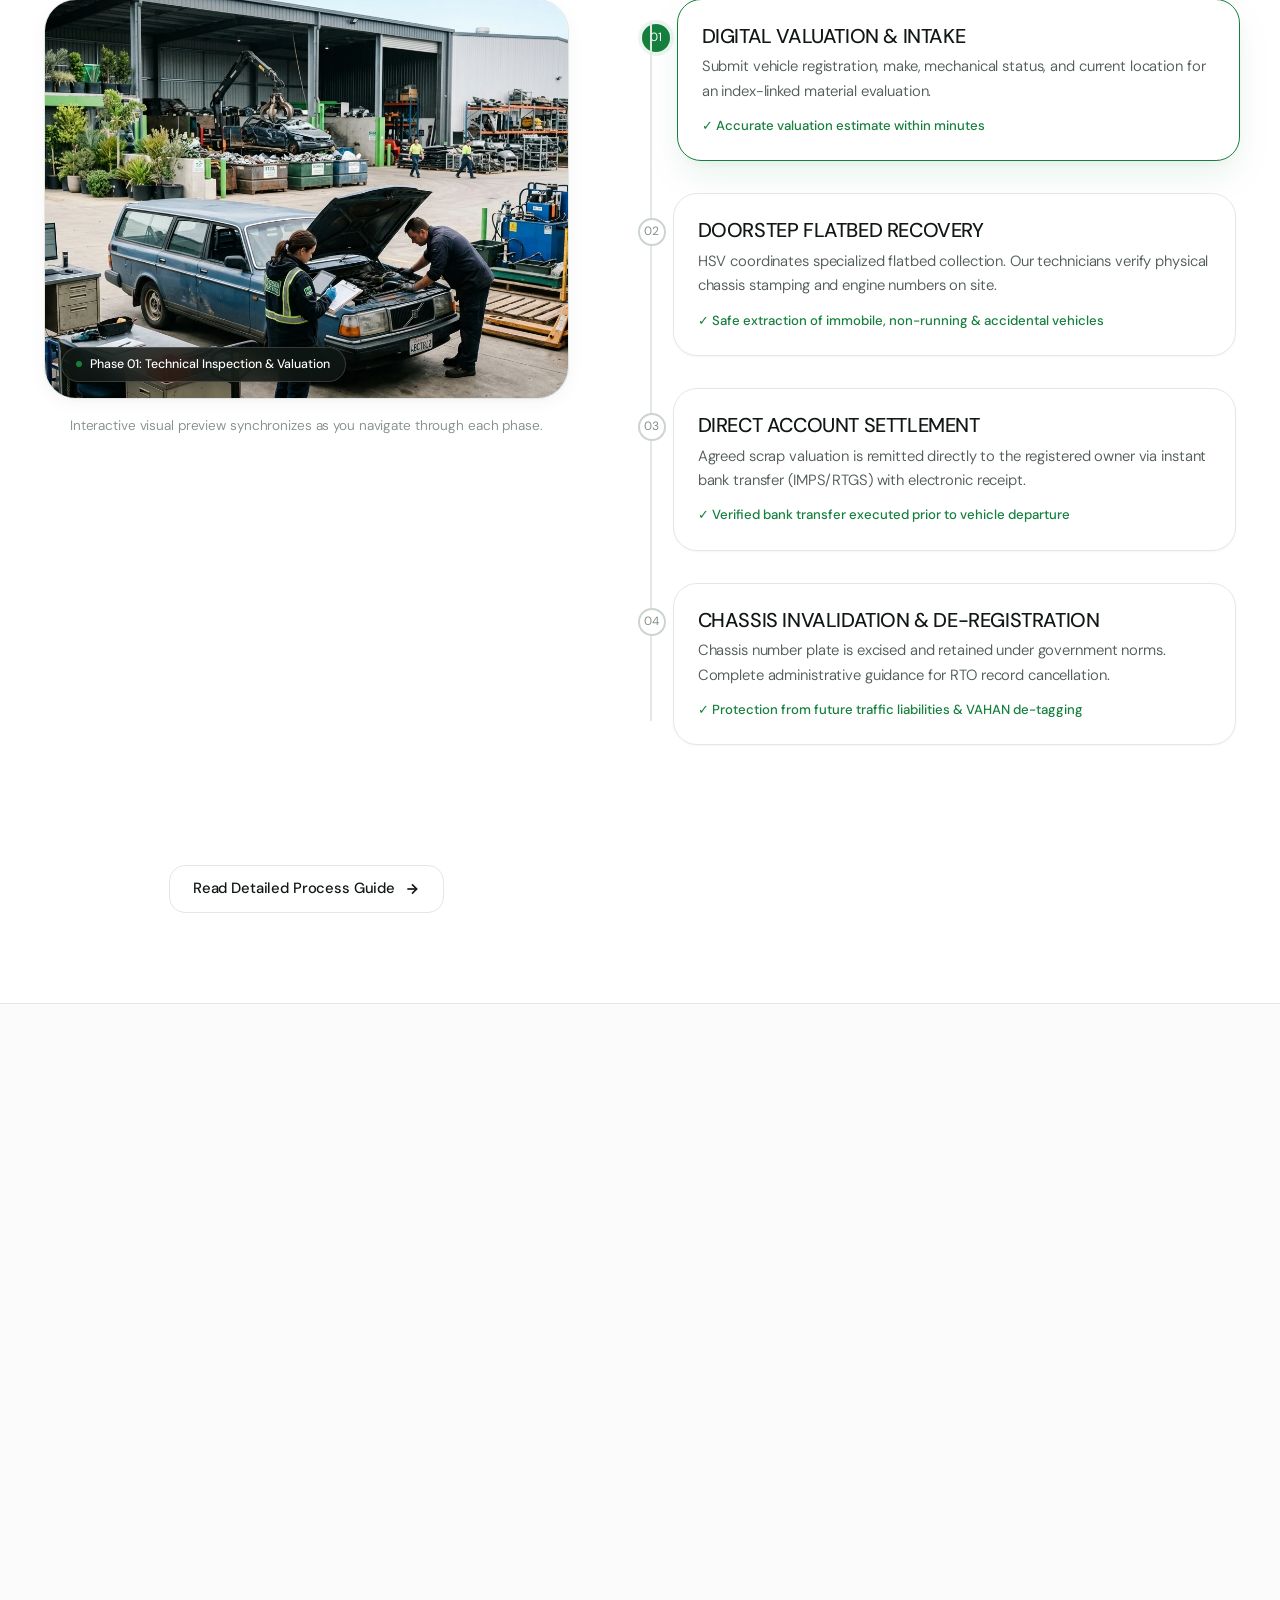
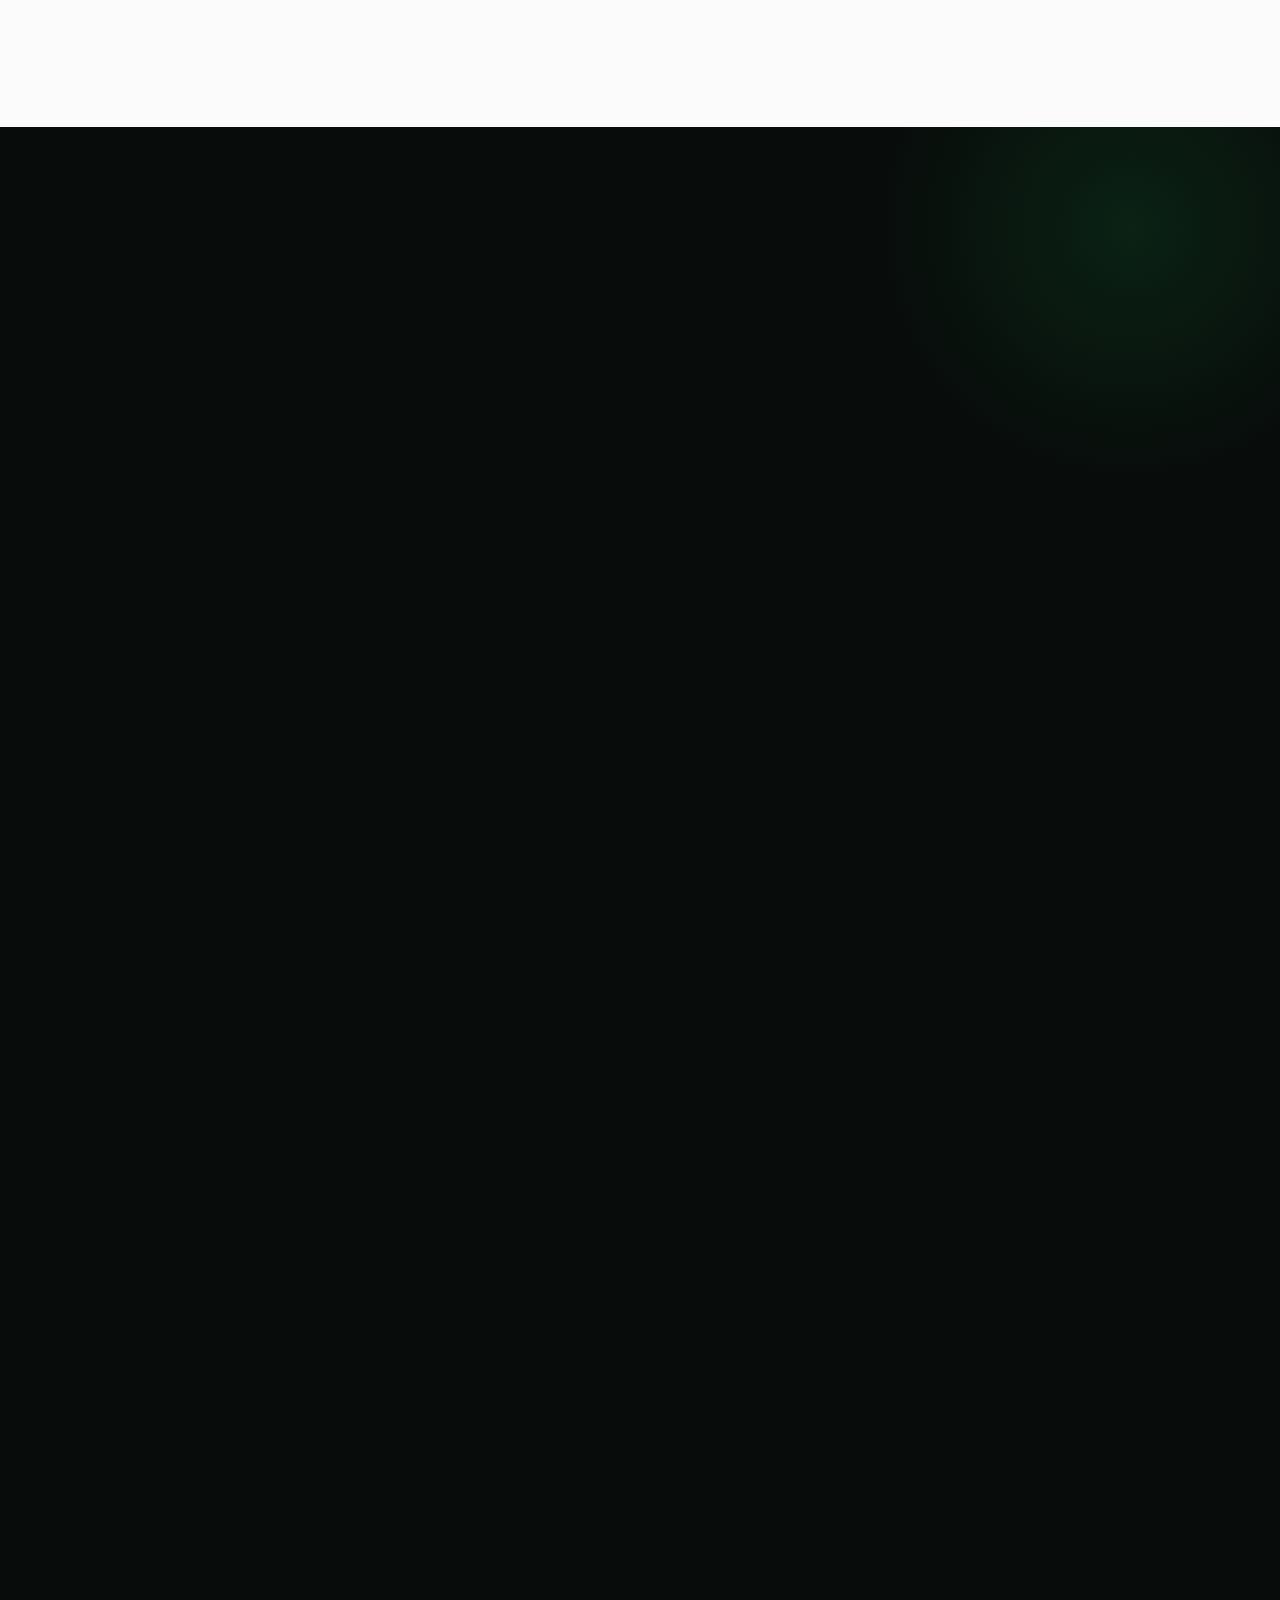
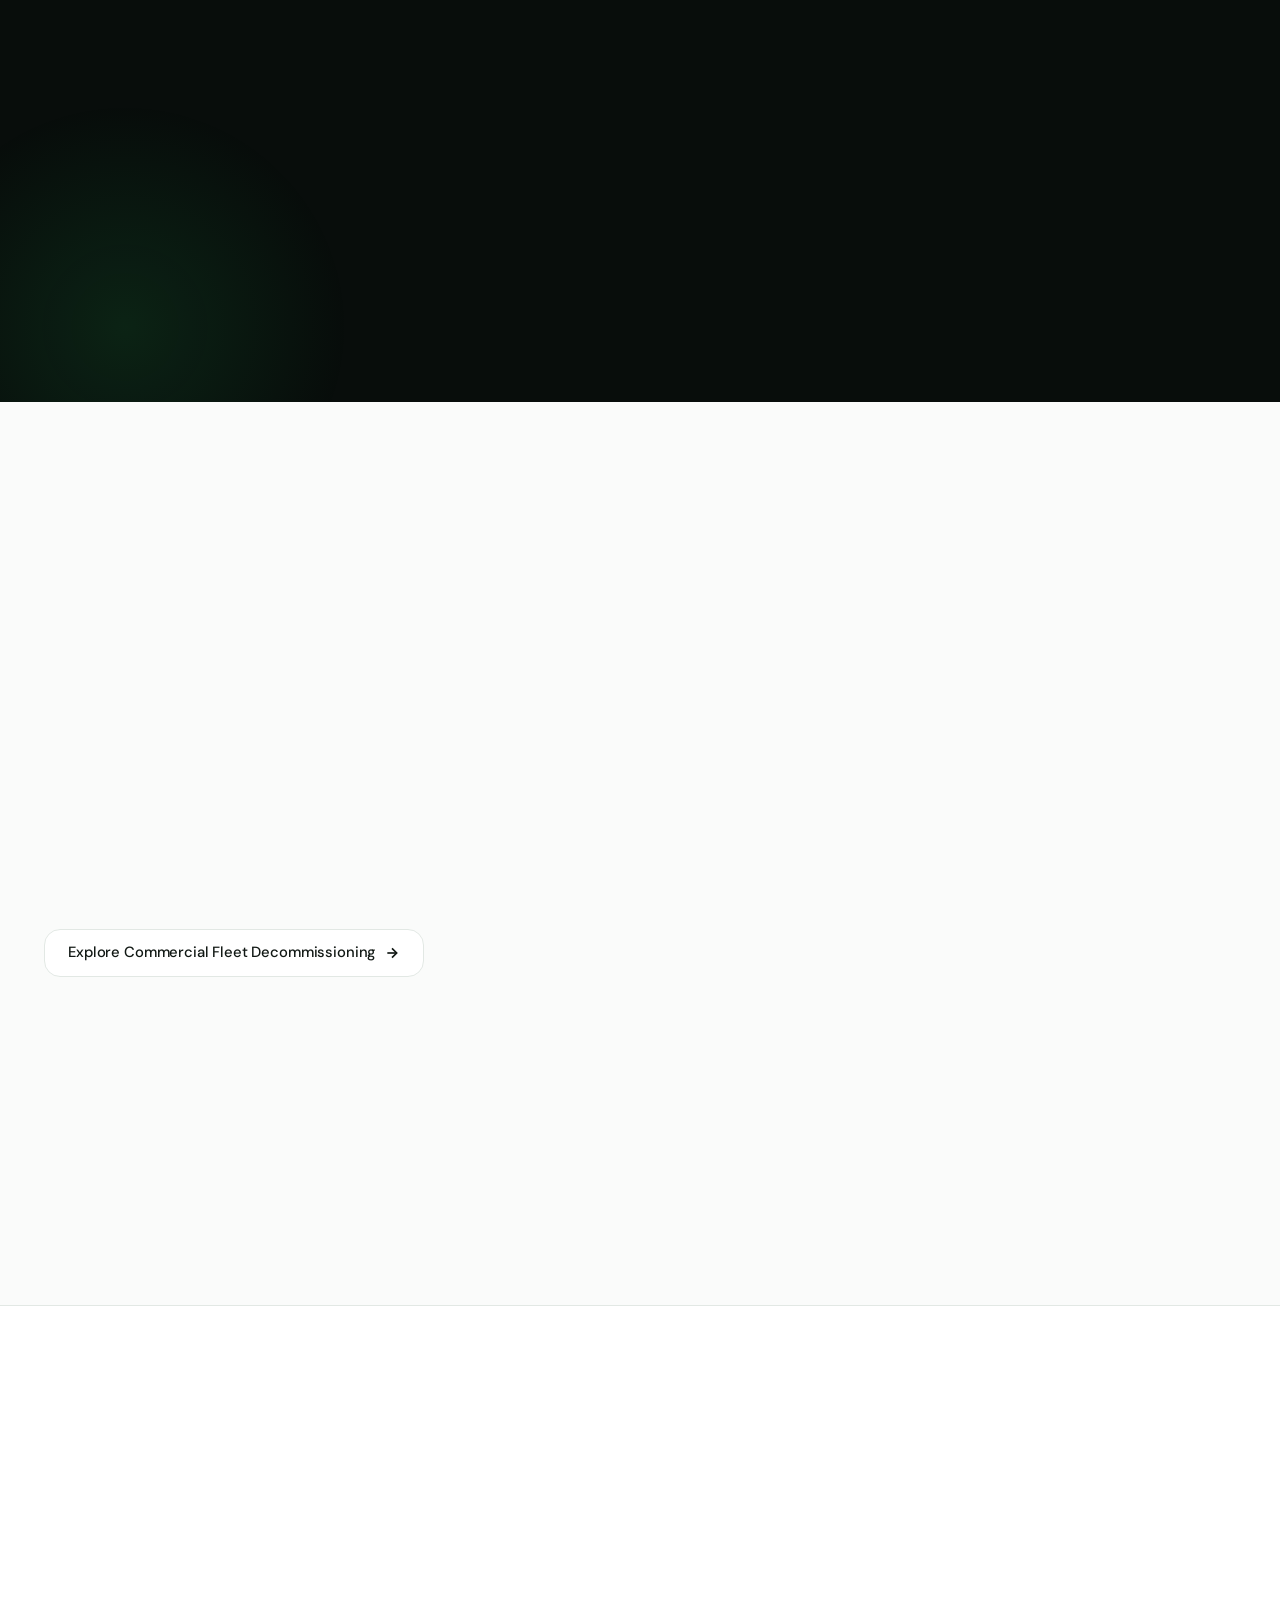
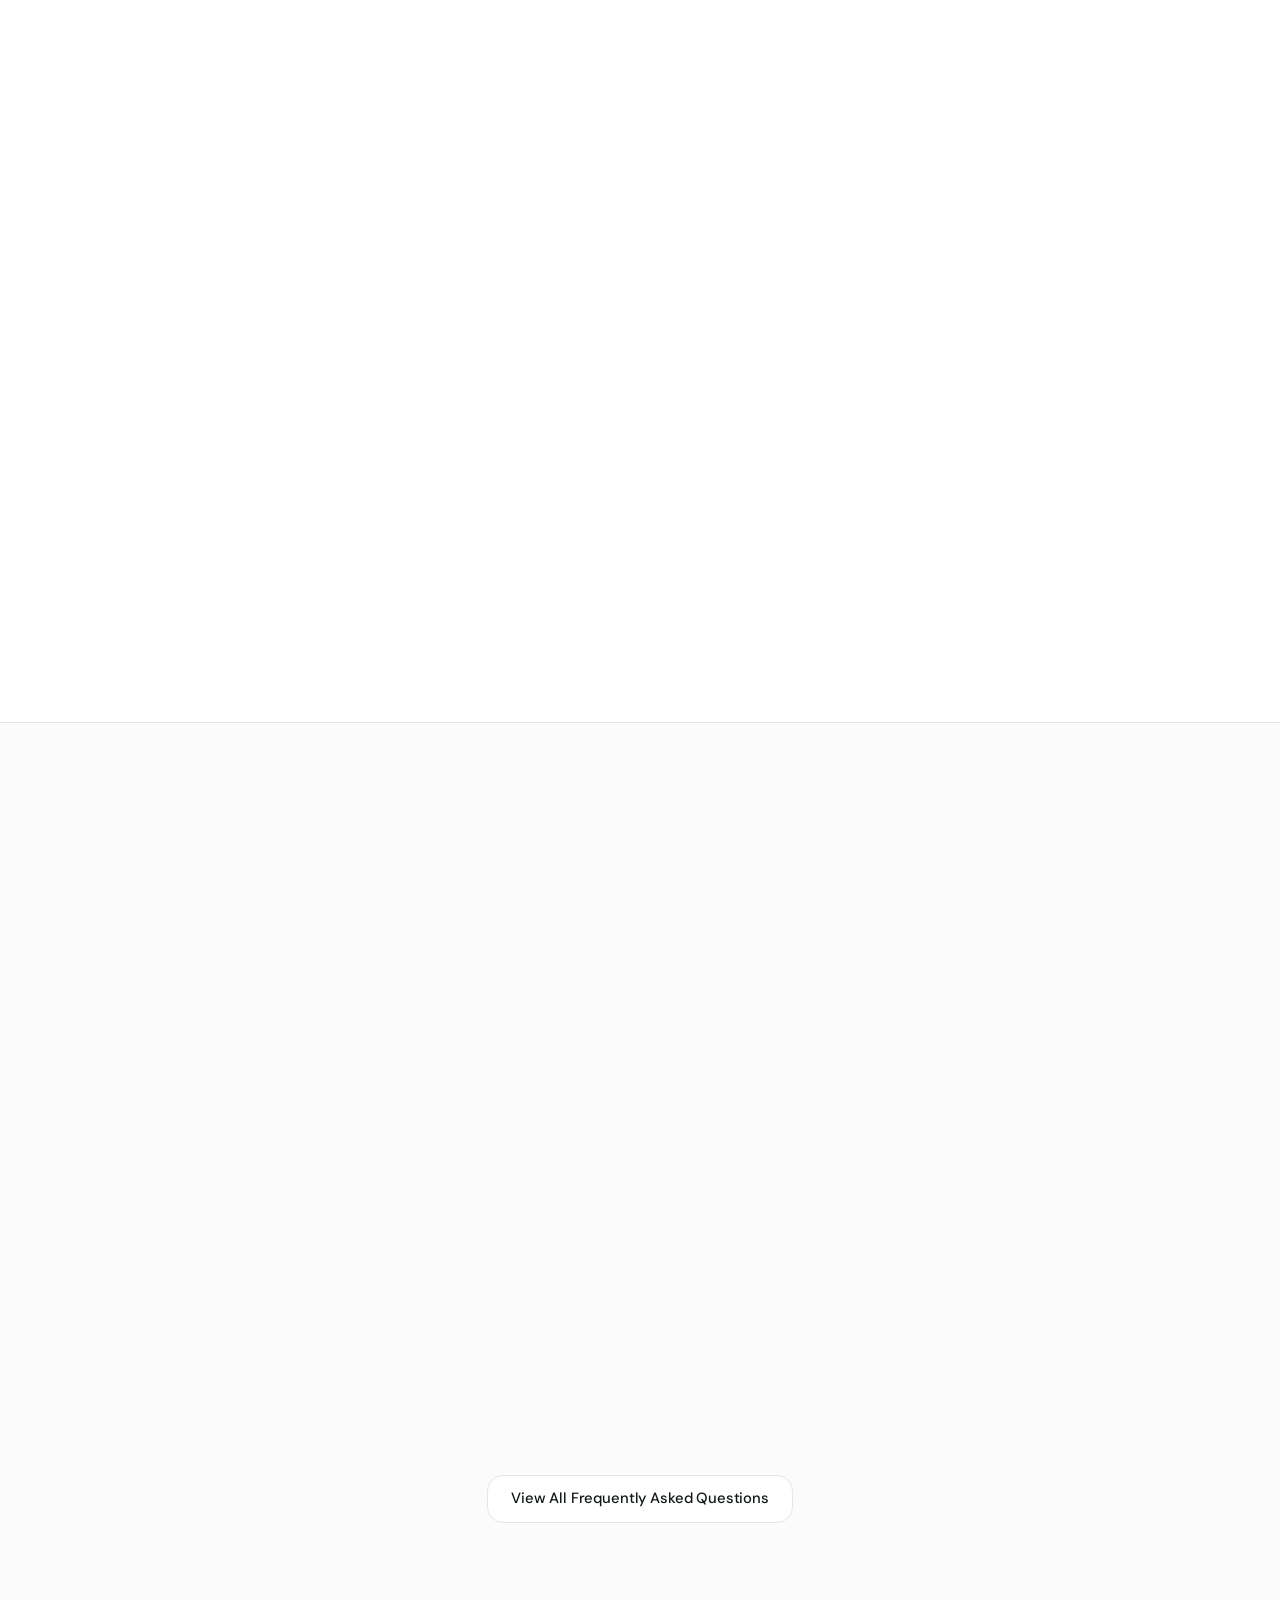
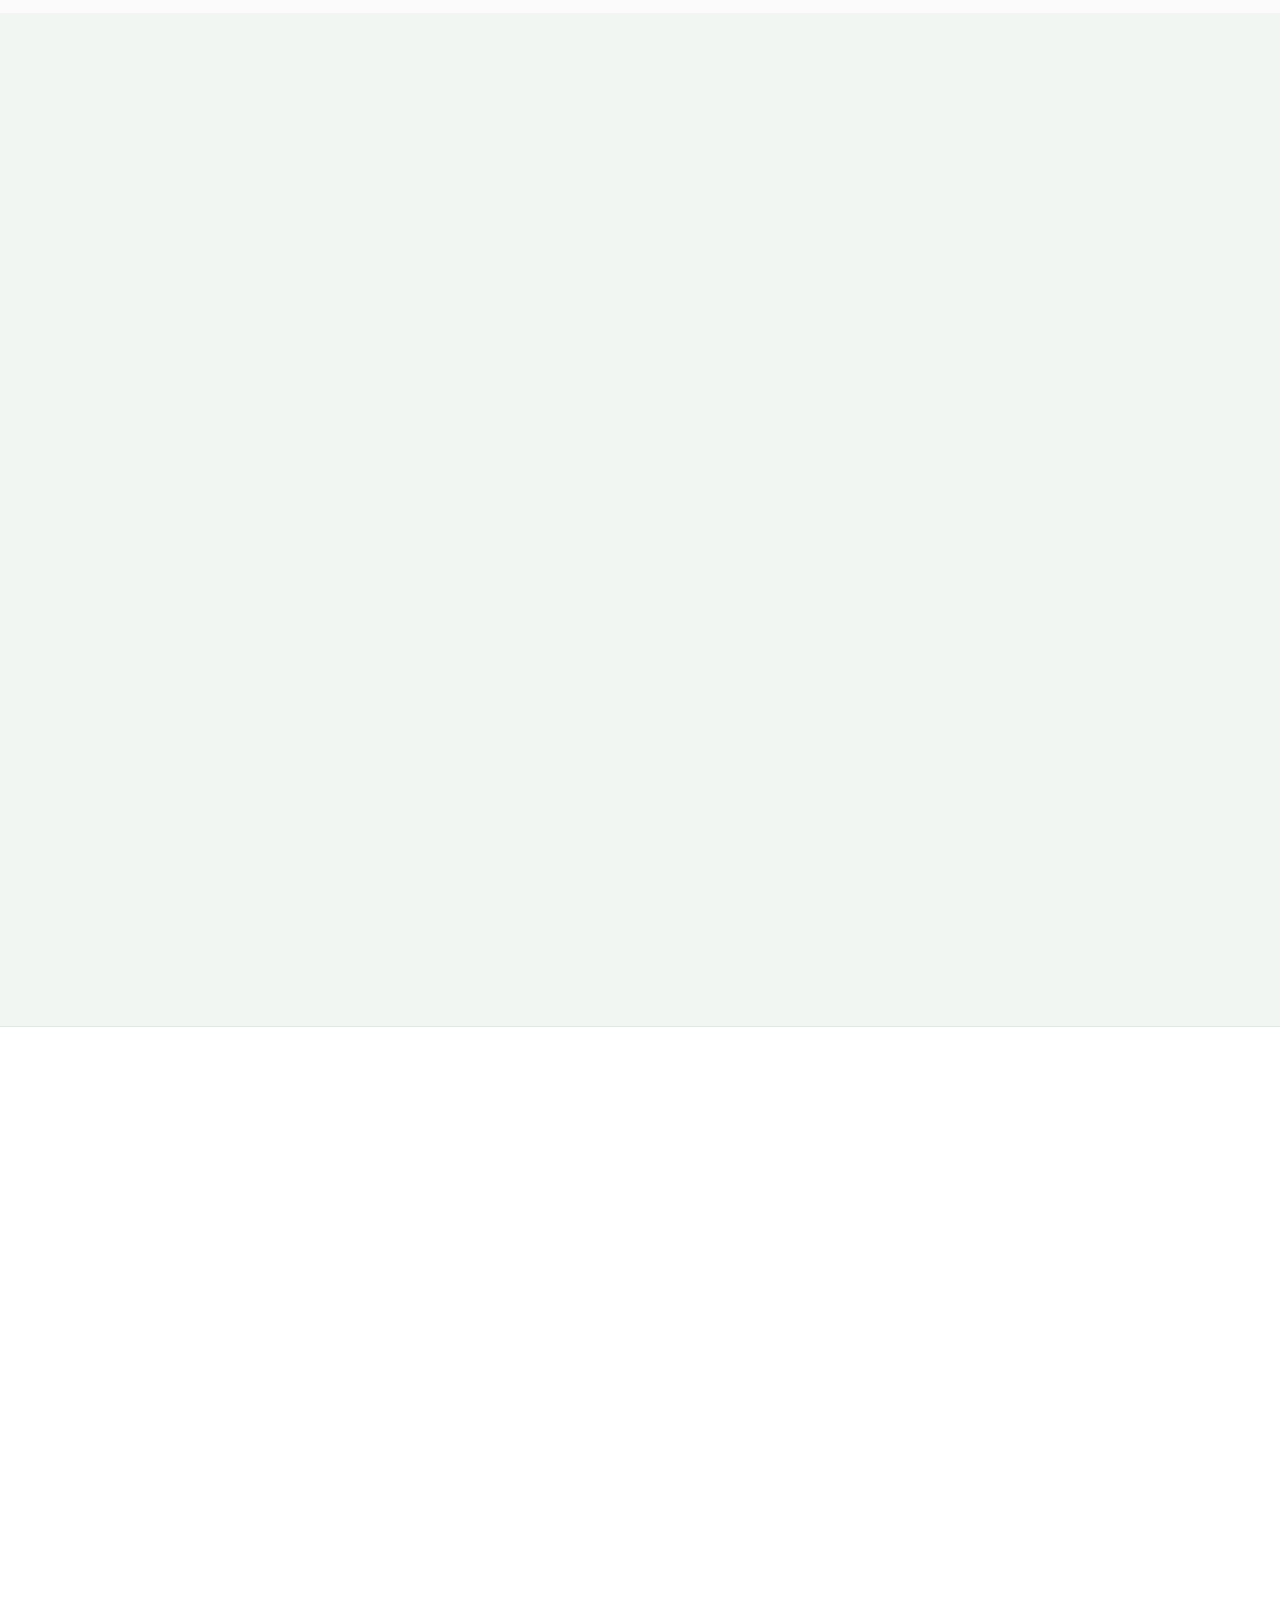
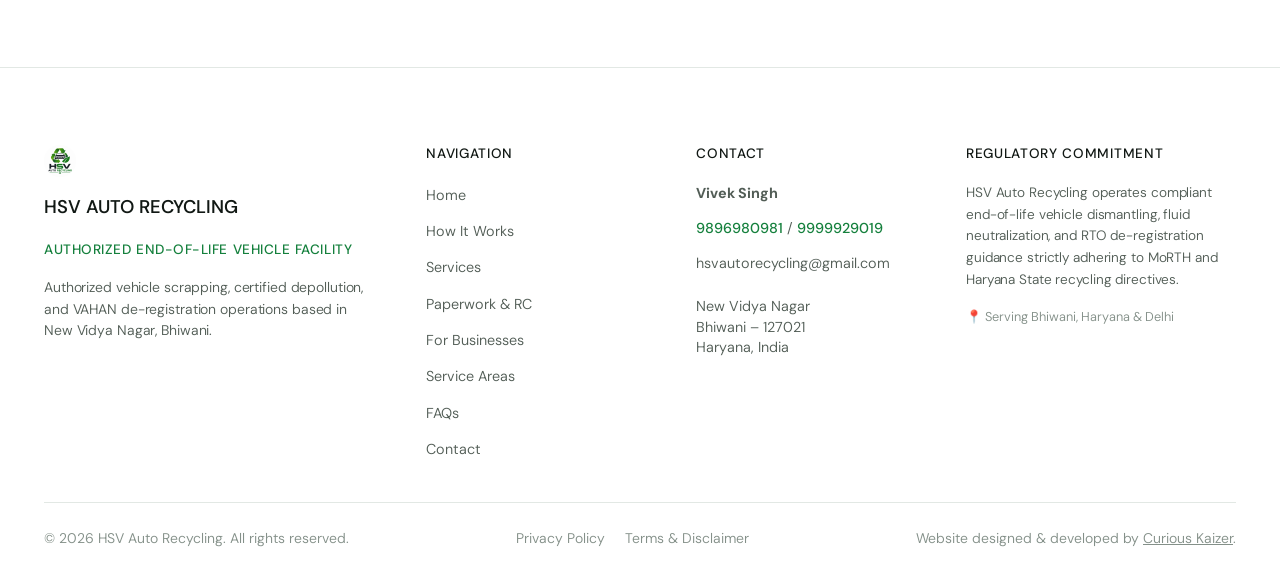
==== commit 608b7bbf: "Add global spotlight search, FAQ search filter, and service area pincode verifier" ====
--- a/index.html
+++ b/index.html
@@ -120,6 +120,16 @@
 
       <!-- Nav Actions (Minimalist Pill Controls) -->
       <div class="nav-actions">
+        <!-- Quick Search Button -->
+        <button type="button" class="header-search-btn" id="open-search-btn" aria-label="Search HSV Auto Recycling" title="Quick Search (Cmd+K)">
+          <svg width="14" height="14" viewBox="0 0 24 24" fill="none" stroke="currentColor" stroke-width="2.2" stroke-linecap="round" stroke-linejoin="round">
+            <circle cx="11" cy="11" r="8"></circle>
+            <line x1="21" y1="21" x2="16.65" y2="16.65"></line>
+          </svg>
+          <span class="search-btn-label">Search...</span>
+          <kbd class="search-btn-kbd"><abbr title="Command">⌘</abbr>K</kbd>
+        </button>
+
         <!-- Minimal Language Pill -->
         <div class="lang-switch-pill" role="group" aria-label="Language Selector">
           <button type="button" class="lang-btn active" data-lang="en">EN</button>
@@ -146,6 +156,15 @@
 
   <!-- Mobile Navigation Sheet -->
   <div class="mobile-nav-sheet" aria-label="Mobile Navigation">
+    <div style="padding: 0 1.25rem 1rem;">
+      <button type="button" class="btn btn-secondary btn-block header-search-btn" style="width: 100%; justify-content: center; height: 42px;" data-action="open-search">
+        <svg width="15" height="15" viewBox="0 0 24 24" fill="none" stroke="currentColor" stroke-width="2.2">
+          <circle cx="11" cy="11" r="8"></circle>
+          <line x1="21" y1="21" x2="16.65" y2="16.65"></line>
+        </svg>
+        <span>Search site &amp; services...</span>
+      </button>
+    </div>
     <ul class="mobile-nav-links">
       <li><a href="index.html" class="mobile-nav-link active"><span>Home</span> <span>→</span></a></li>
       <li><a href="services.html" class="mobile-nav-link"><span>Services</span> <span>→</span></a></li>
--- a/assets/css/style.css
+++ b/assets/css/style.css
@@ -2943,6 +2943,621 @@
   }
 }
 
+/* ==========================================================================
+   INTERACTIVE SEARCH SYSTEM — APPLE COMMAND PALETTE & IN-PAGE FILTERS
+   ========================================================================== */
+
+/* Header Search Trigger Button */
+.header-search-btn {
+  display: inline-flex;
+  align-items: center;
+  gap: 0.5rem;
+  background-color: var(--bg-surface-soft);
+  border: 1px solid var(--border-subtle);
+  border-radius: var(--radius-pill);
+  padding: 0.35rem 0.75rem;
+  color: var(--text-secondary);
+  font-family: var(--font-sans);
+  font-size: 0.85rem;
+  font-weight: 500;
+  cursor: pointer;
+  transition: all var(--transition-fast);
+  user-select: none;
+  height: 34px;
+}
+
+.header-search-btn:hover {
+  background-color: var(--bg-surface);
+  border-color: var(--color-primary);
+  color: var(--color-forest);
+  box-shadow: var(--shadow-subtle);
+}
+
+.header-search-btn svg {
+  color: var(--color-primary);
+  flex-shrink: 0;
+  transition: transform var(--transition-fast);
+}
+
+.header-search-btn:hover svg {
+  transform: scale(1.1);
+}
+
+.search-btn-label {
+  display: inline-block;
+}
+
+.search-btn-kbd {
+  display: inline-flex;
+  align-items: center;
+  background-color: var(--bg-surface);
+  border: 1px solid var(--border-subtle);
+  border-radius: 4px;
+  padding: 0.1rem 0.35rem;
+  font-size: 0.68rem;
+  font-family: var(--font-mono);
+  color: var(--text-tertiary);
+  font-weight: 600;
+  line-height: 1;
+  box-shadow: 0 1px 1px rgba(0, 0, 0, 0.05);
+}
+
+.search-btn-kbd abbr {
+  text-decoration: none;
+}
+
+/* Global Search Overlay & Modal Dialog */
+.hsv-search-overlay {
+  position: fixed;
+  inset: 0;
+  background-color: rgba(6, 20, 14, 0.65);
+  backdrop-filter: blur(16px);
+  -webkit-backdrop-filter: blur(16px);
+  z-index: 9999;
+  display: flex;
+  align-items: flex-start;
+  justify-content: center;
+  padding: 5rem 1rem 2rem;
+  opacity: 0;
+  visibility: hidden;
+  transition: opacity 0.22s var(--ease-out), visibility 0.22s;
+}
+
+.hsv-search-overlay.is-active {
+  opacity: 1;
+  visibility: visible;
+}
+
+.hsv-search-modal {
+  width: 100%;
+  max-width: 640px;
+  background-color: var(--bg-surface);
+  border: 1px solid var(--border-subtle);
+  border-radius: var(--radius-lg);
+  box-shadow: 0 24px 60px -12px rgba(6, 30, 18, 0.35), 0 0 0 1px rgba(21, 128, 61, 0.12);
+  display: flex;
+  flex-direction: column;
+  overflow: hidden;
+  transform: translateY(-16px) scale(0.98);
+  transition: transform 0.25s cubic-bezier(0.16, 1, 0.3, 1);
+  max-height: 80vh;
+}
+
+.hsv-search-overlay.is-active .hsv-search-modal {
+  transform: translateY(0) scale(1);
+}
+
+.hsv-search-header {
+  display: flex;
+  align-items: center;
+  padding: 0.85rem 1.15rem;
+  border-bottom: 1px solid var(--border-subtle);
+  gap: 0.75rem;
+  background-color: var(--bg-surface);
+}
+
+.hsv-search-header-icon {
+  color: var(--color-primary);
+  flex-shrink: 0;
+}
+
+.hsv-search-input {
+  flex: 1;
+  border: none;
+  outline: none;
+  background: transparent;
+  font-family: var(--font-sans);
+  font-size: 1.05rem;
+  color: var(--text-primary);
+  font-weight: 500;
+}
+
+.hsv-search-input::placeholder {
+  color: var(--text-tertiary);
+  font-weight: 400;
+}
+
+.hsv-search-clear-btn {
+  background: none;
+  border: none;
+  cursor: pointer;
+  padding: 0.3rem;
+  color: var(--text-tertiary);
+  border-radius: var(--radius-pill);
+  display: none;
+  align-items: center;
+  justify-content: center;
+  transition: color var(--transition-fast), background-color var(--transition-fast);
+}
+
+.hsv-search-clear-btn.is-visible {
+  display: flex;
+}
+
+.hsv-search-clear-btn:hover {
+  color: var(--text-primary);
+  background-color: var(--bg-surface-soft);
+}
+
+.hsv-search-close-btn {
+  background: var(--bg-surface-soft);
+  border: 1px solid var(--border-subtle);
+  border-radius: 6px;
+  padding: 0.2rem 0.5rem;
+  font-size: 0.72rem;
+  font-family: var(--font-mono);
+  color: var(--text-secondary);
+  cursor: pointer;
+  font-weight: 600;
+  transition: background-color var(--transition-fast);
+}
+
+.hsv-search-close-btn:hover {
+  background-color: var(--border-subtle);
+  color: var(--text-primary);
+}
+
+/* Category Filter Chips inside Modal */
+.hsv-search-filter-bar {
+  display: flex;
+  align-items: center;
+  gap: 0.4rem;
+  padding: 0.6rem 1.15rem;
+  background-color: var(--bg-surface-soft);
+  border-bottom: 1px solid var(--border-subtle);
+  overflow-x: auto;
+  scrollbar-width: none;
+}
+
+.hsv-search-filter-bar::-webkit-scrollbar {
+  display: none;
+}
+
+.hsv-filter-chip {
+  background: var(--bg-surface);
+  border: 1px solid var(--border-subtle);
+  border-radius: var(--radius-pill);
+  padding: 0.25rem 0.65rem;
+  font-size: 0.75rem;
+  font-weight: 500;
+  color: var(--text-secondary);
+  cursor: pointer;
+  white-space: nowrap;
+  transition: all var(--transition-fast);
+  user-select: none;
+}
+
+.hsv-filter-chip:hover {
+  border-color: var(--color-primary);
+  color: var(--color-forest);
+}
+
+.hsv-filter-chip.is-active {
+  background-color: var(--color-forest);
+  border-color: var(--color-forest);
+  color: #FFFFFF;
+}
+
+/* Search Results List */
+.hsv-search-body {
+  overflow-y: auto;
+  padding: 0.6rem 0.5rem;
+  flex: 1;
+}
+
+.hsv-search-group-title {
+  font-size: 0.7rem;
+  text-transform: uppercase;
+  letter-spacing: 0.06em;
+  font-weight: 700;
+  color: var(--text-tertiary);
+  padding: 0.5rem 0.75rem 0.25rem;
+}
+
+.hsv-search-item {
+  display: flex;
+  align-items: center;
+  justify-content: space-between;
+  gap: 0.75rem;
+  padding: 0.65rem 0.75rem;
+  border-radius: var(--radius-sm);
+  text-decoration: none;
+  color: inherit;
+  cursor: pointer;
+  transition: background-color var(--transition-fast), transform var(--transition-fast);
+  border: 1px solid transparent;
+}
+
+.hsv-search-item:hover,
+.hsv-search-item.is-selected {
+  background-color: var(--bg-surface-soft);
+  border-color: rgba(21, 128, 61, 0.15);
+}
+
+.hsv-search-item-left {
+  display: flex;
+  align-items: flex-start;
+  gap: 0.65rem;
+  flex: 1;
+  min-width: 0;
+}
+
+.hsv-search-item-icon {
+  display: inline-flex;
+  align-items: center;
+  justify-content: center;
+  width: 28px;
+  height: 28px;
+  border-radius: 8px;
+  background-color: var(--color-primary-subtle);
+  color: var(--color-primary);
+  flex-shrink: 0;
+  margin-top: 0.1rem;
+}
+
+.hsv-search-item-texts {
+  display: flex;
+  flex-direction: column;
+  min-width: 0;
+}
+
+.hsv-search-item-title {
+  font-weight: 600;
+  font-size: 0.92rem;
+  color: var(--text-primary);
+  line-height: 1.3;
+}
+
+.hsv-search-item-desc {
+  font-size: 0.78rem;
+  color: var(--text-secondary);
+  margin-top: 0.15rem;
+  white-space: nowrap;
+  overflow: hidden;
+  text-overflow: ellipsis;
+}
+
+.hsv-search-item-tag {
+  font-size: 0.68rem;
+  font-weight: 600;
+  padding: 0.15rem 0.45rem;
+  border-radius: 4px;
+  background-color: var(--bg-surface);
+  border: 1px solid var(--border-subtle);
+  color: var(--text-tertiary);
+  flex-shrink: 0;
+}
+
+.hsv-search-item:hover .hsv-search-item-tag,
+.hsv-search-item.is-selected .hsv-search-item-tag {
+  border-color: var(--color-primary);
+  color: var(--color-primary);
+}
+
+.hsv-search-match-highlight {
+  background-color: rgba(74, 222, 128, 0.3);
+  color: var(--color-forest);
+  font-weight: 700;
+  border-radius: 2px;
+  padding: 0 2px;
+}
+
+/* Empty State inside Search Modal */
+.hsv-search-empty-state {
+  text-align: center;
+  padding: 2.5rem 1.5rem;
+}
+
+.hsv-search-empty-icon {
+  width: 44px;
+  height: 44px;
+  color: var(--text-tertiary);
+  margin-bottom: 0.75rem;
+}
+
+.hsv-search-empty-title {
+  font-size: 1rem;
+  font-weight: 600;
+  color: var(--text-primary);
+  margin-bottom: 0.25rem;
+}
+
+.hsv-search-empty-text {
+  font-size: 0.85rem;
+  color: var(--text-secondary);
+  max-width: 360px;
+  margin: 0 auto 1.25rem;
+}
+
+.hsv-search-quick-links {
+  display: flex;
+  flex-wrap: wrap;
+  gap: 0.5rem;
+  justify-content: center;
+}
+
+/* Search Footer */
+.hsv-search-footer {
+  display: flex;
+  align-items: center;
+  justify-content: space-between;
+  padding: 0.65rem 1.15rem;
+  background-color: var(--bg-surface-soft);
+  border-top: 1px solid var(--border-subtle);
+  font-size: 0.72rem;
+  color: var(--text-tertiary);
+}
+
+.hsv-search-shortcuts {
+  display: flex;
+  align-items: center;
+  gap: 0.85rem;
+}
+
+.hsv-search-shortcut-item {
+  display: flex;
+  align-items: center;
+  gap: 0.3rem;
+}
+
+.hsv-search-shortcut-key {
+  background-color: var(--bg-surface);
+  border: 1px solid var(--border-subtle);
+  border-radius: 3px;
+  padding: 0.05rem 0.25rem;
+  font-family: var(--font-mono);
+  font-weight: 600;
+  color: var(--text-secondary);
+}
+
+/* ==========================================================================
+   FAQ DEDICATED SEARCH BAR & FILTER COMPONENT
+   ========================================================================== */
+.faq-search-wrapper {
+  margin-bottom: 2rem;
+  background-color: var(--bg-surface);
+  border: 1px solid var(--border-subtle);
+  border-radius: var(--radius-md);
+  padding: 1.25rem;
+  box-shadow: var(--shadow-subtle);
+}
+
+.faq-search-input-group {
+  position: relative;
+  display: flex;
+  align-items: center;
+  margin-bottom: 1rem;
+}
+
+.faq-search-input-group svg.search-icon {
+  position: absolute;
+  left: 1rem;
+  color: var(--color-primary);
+  pointer-events: none;
+}
+
+.faq-search-input {
+  width: 100%;
+  height: 48px;
+  border-radius: var(--radius-pill);
+  border: 1px solid var(--border-subtle);
+  background-color: var(--bg-surface-soft);
+  padding: 0 2.75rem 0 2.85rem;
+  font-family: var(--font-sans);
+  font-size: 0.95rem;
+  color: var(--text-primary);
+  font-weight: 500;
+  transition: all var(--transition-fast);
+}
+
+.faq-search-input:focus {
+  outline: none;
+  background-color: var(--bg-surface);
+  border-color: var(--color-primary);
+  box-shadow: 0 0 0 3px var(--color-primary-glow);
+}
+
+.faq-search-clear {
+  position: absolute;
+  right: 0.85rem;
+  background: none;
+  border: none;
+  cursor: pointer;
+  color: var(--text-tertiary);
+  padding: 0.25rem;
+  border-radius: var(--radius-pill);
+  display: none;
+  align-items: center;
+  justify-content: center;
+}
+
+.faq-search-clear.is-visible {
+  display: flex;
+}
+
+.faq-search-clear:hover {
+  color: var(--text-primary);
+}
+
+.faq-filter-controls {
+  display: flex;
+  align-items: center;
+  justify-content: space-between;
+  flex-wrap: wrap;
+  gap: 0.75rem;
+}
+
+.faq-pills-row {
+  display: flex;
+  align-items: center;
+  gap: 0.4rem;
+  flex-wrap: wrap;
+}
+
+.faq-filter-pill {
+  background: var(--bg-surface-soft);
+  border: 1px solid var(--border-subtle);
+  border-radius: var(--radius-pill);
+  padding: 0.35rem 0.8rem;
+  font-size: 0.8rem;
+  font-weight: 500;
+  color: var(--text-secondary);
+  cursor: pointer;
+  transition: all var(--transition-fast);
+  user-select: none;
+}
+
+.faq-filter-pill:hover {
+  border-color: var(--color-primary);
+  color: var(--color-forest);
+}
+
+.faq-filter-pill.is-active {
+  background-color: var(--color-forest);
+  border-color: var(--color-forest);
+  color: #FFFFFF;
+}
+
+.faq-count-indicator {
+  font-size: 0.8rem;
+  color: var(--text-tertiary);
+  font-weight: 500;
+}
+
+.faq-no-results-banner {
+  display: none;
+  text-align: center;
+  padding: 3rem 1.5rem;
+  background-color: var(--bg-surface-soft);
+  border-radius: var(--radius-md);
+  border: 1px dashed var(--border-hover);
+  margin-top: 1rem;
+}
+
+.faq-no-results-banner.is-active {
+  display: block;
+}
+
+/* ==========================================================================
+   SERVICE AREA PINCODE & DISTRICT LOOKUP
+   ========================================================================== */
+.location-checker-card {
+  background-color: var(--bg-surface);
+  border: 1px solid var(--border-subtle);
+  border-radius: var(--radius-md);
+  padding: 1.5rem;
+  box-shadow: var(--shadow-subtle);
+  margin-bottom: 2.5rem;
+}
+
+.location-checker-form {
+  display: flex;
+  gap: 0.75rem;
+  margin-top: 1rem;
+  flex-wrap: wrap;
+}
+
+.location-checker-input-wrapper {
+  flex: 1;
+  min-width: 260px;
+  position: relative;
+  display: flex;
+  align-items: center;
+}
+
+.location-checker-input-wrapper svg {
+  position: absolute;
+  left: 1rem;
+  color: var(--color-primary);
+  pointer-events: none;
+}
+
+.location-checker-input {
+  width: 100%;
+  height: 48px;
+  border-radius: var(--radius-pill);
+  border: 1px solid var(--border-subtle);
+  background-color: var(--bg-surface-soft);
+  padding: 0 1rem 0 2.85rem;
+  font-family: var(--font-sans);
+  font-size: 0.95rem;
+  color: var(--text-primary);
+  font-weight: 500;
+}
+
+.location-checker-input:focus {
+  outline: none;
+  background-color: var(--bg-surface);
+  border-color: var(--color-primary);
+  box-shadow: 0 0 0 3px var(--color-primary-glow);
+}
+
+.location-coverage-status {
+  display: none;
+  margin-top: 1rem;
+  padding: 1rem 1.25rem;
+  border-radius: var(--radius-sm);
+  background-color: var(--color-primary-subtle);
+  border: 1px solid rgba(21, 128, 61, 0.25);
+  animation: fadeIn 0.2s ease-out;
+}
+
+.location-coverage-status.is-active {
+  display: flex;
+  align-items: flex-start;
+  gap: 0.75rem;
+}
+
+.location-status-icon {
+  color: var(--color-primary);
+  flex-shrink: 0;
+  margin-top: 0.15rem;
+}
+
+/* Responsive Search Adjustments */
+@media (max-width: 768px) {
+  .header-search-btn {
+    padding: 0.35rem 0.55rem;
+  }
+  
+  .search-btn-label {
+    display: none;
+  }
+  
+  .search-btn-kbd {
+    display: none;
+  }
+  
+  .hsv-search-overlay {
+    padding: 2.5rem 0.75rem 1rem;
+  }
+  
+  .faq-filter-controls {
+    flex-direction: column;
+    align-items: flex-start;
+  }
+}
+
 /* Accessibility: Reduced Motion */
 @media (prefers-reduced-motion: reduce) {
   *, *::before, *::after {
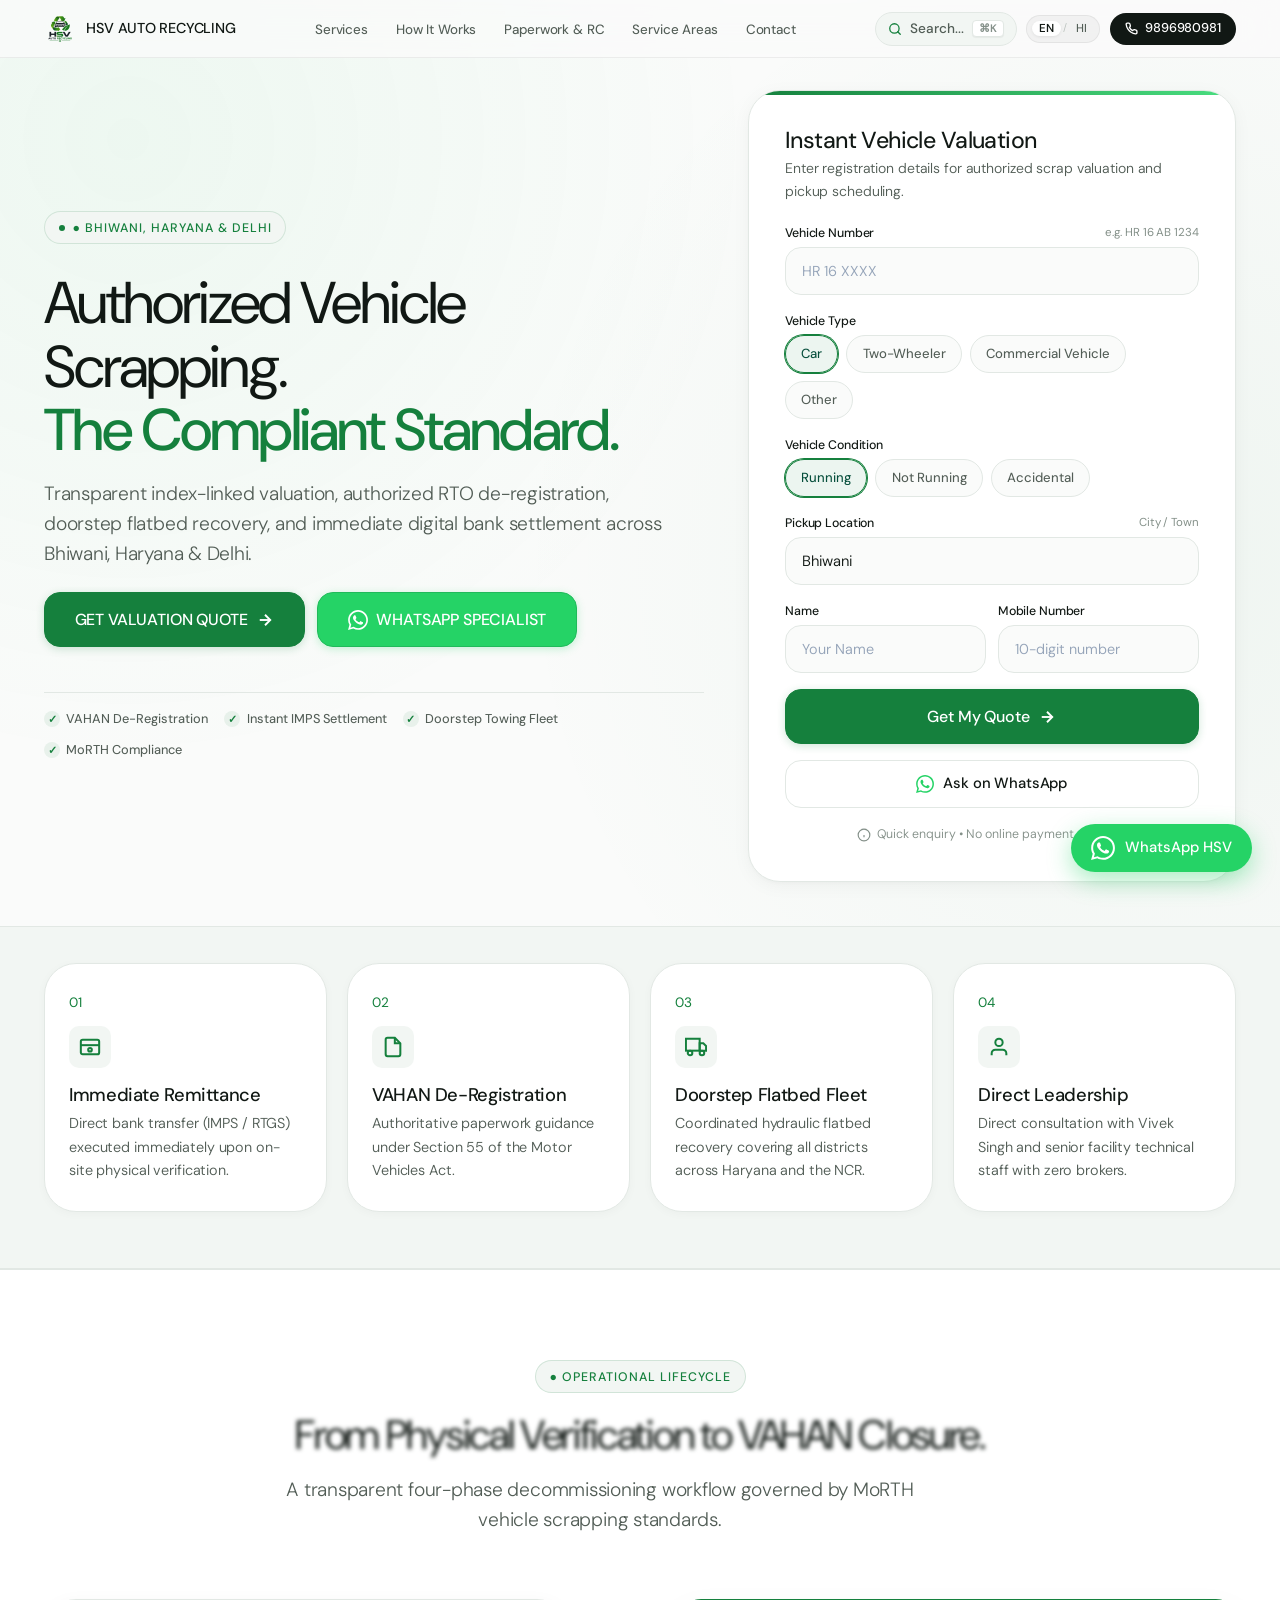
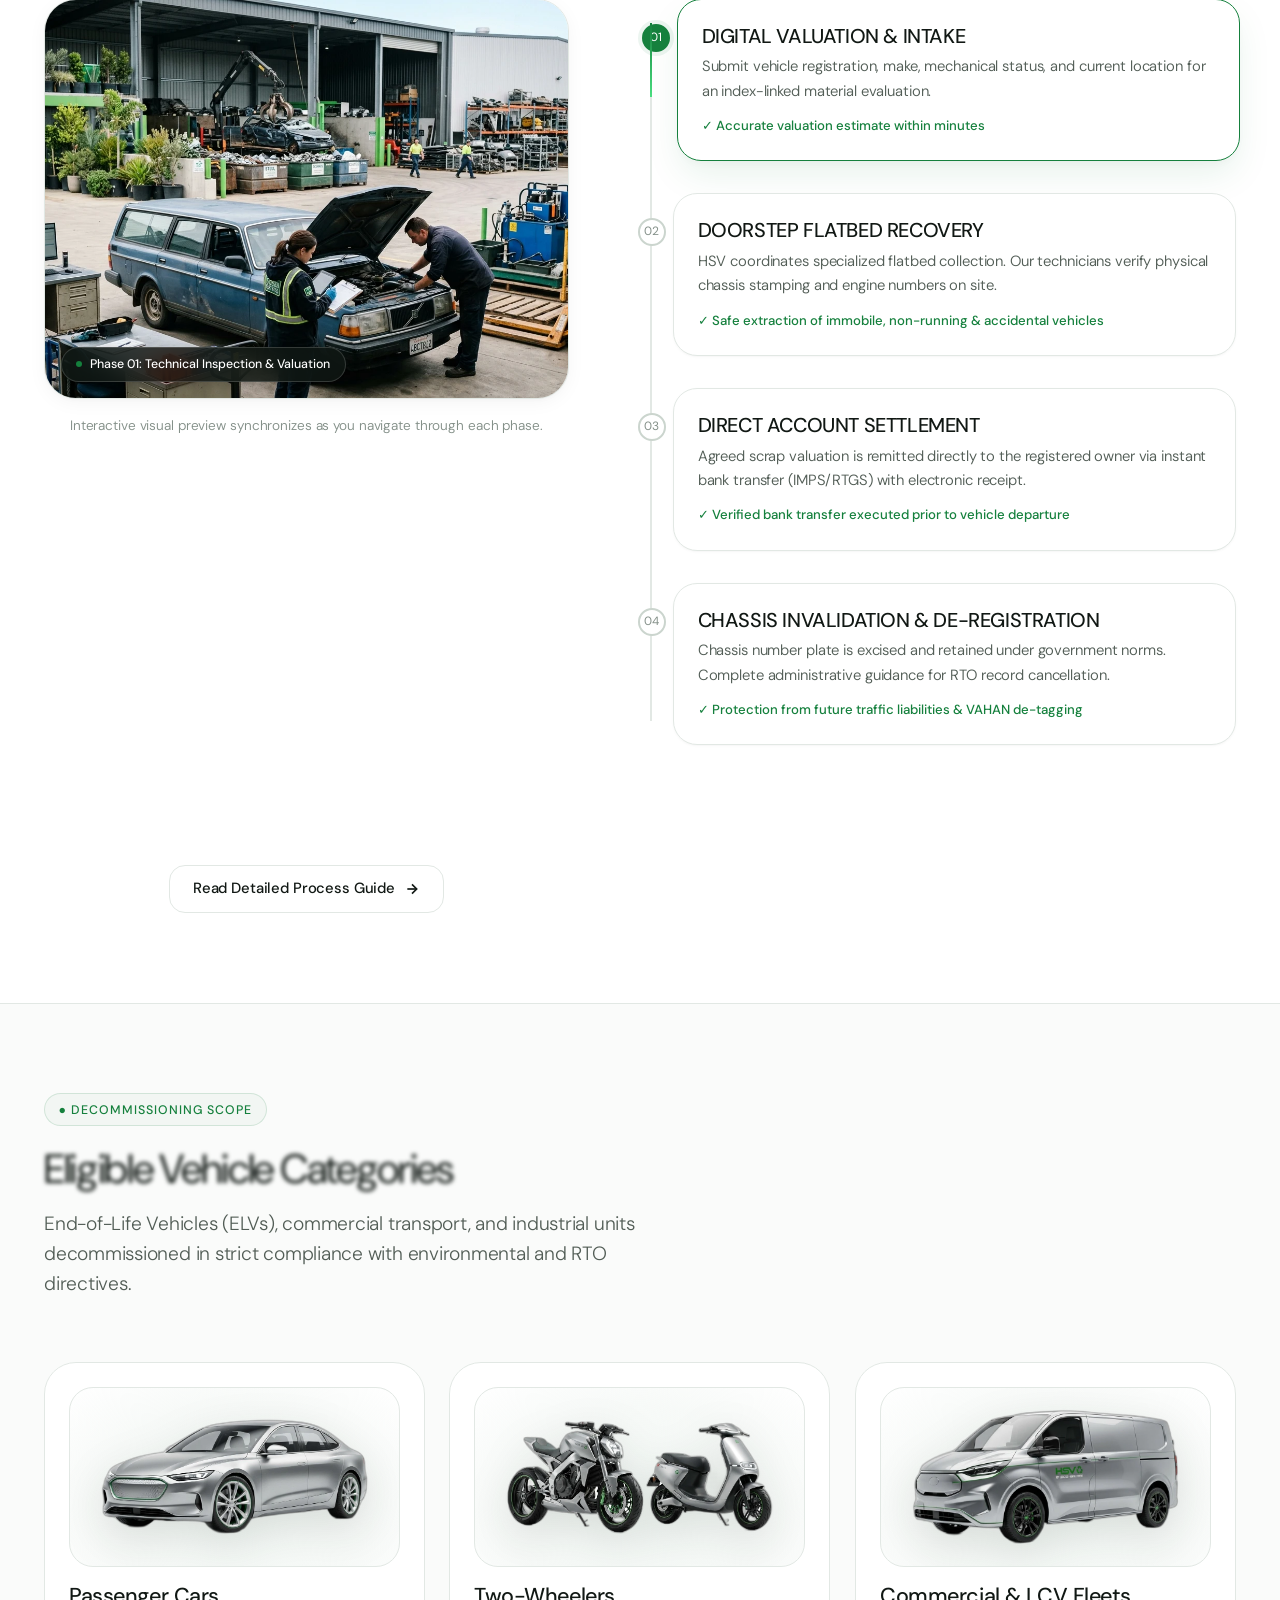
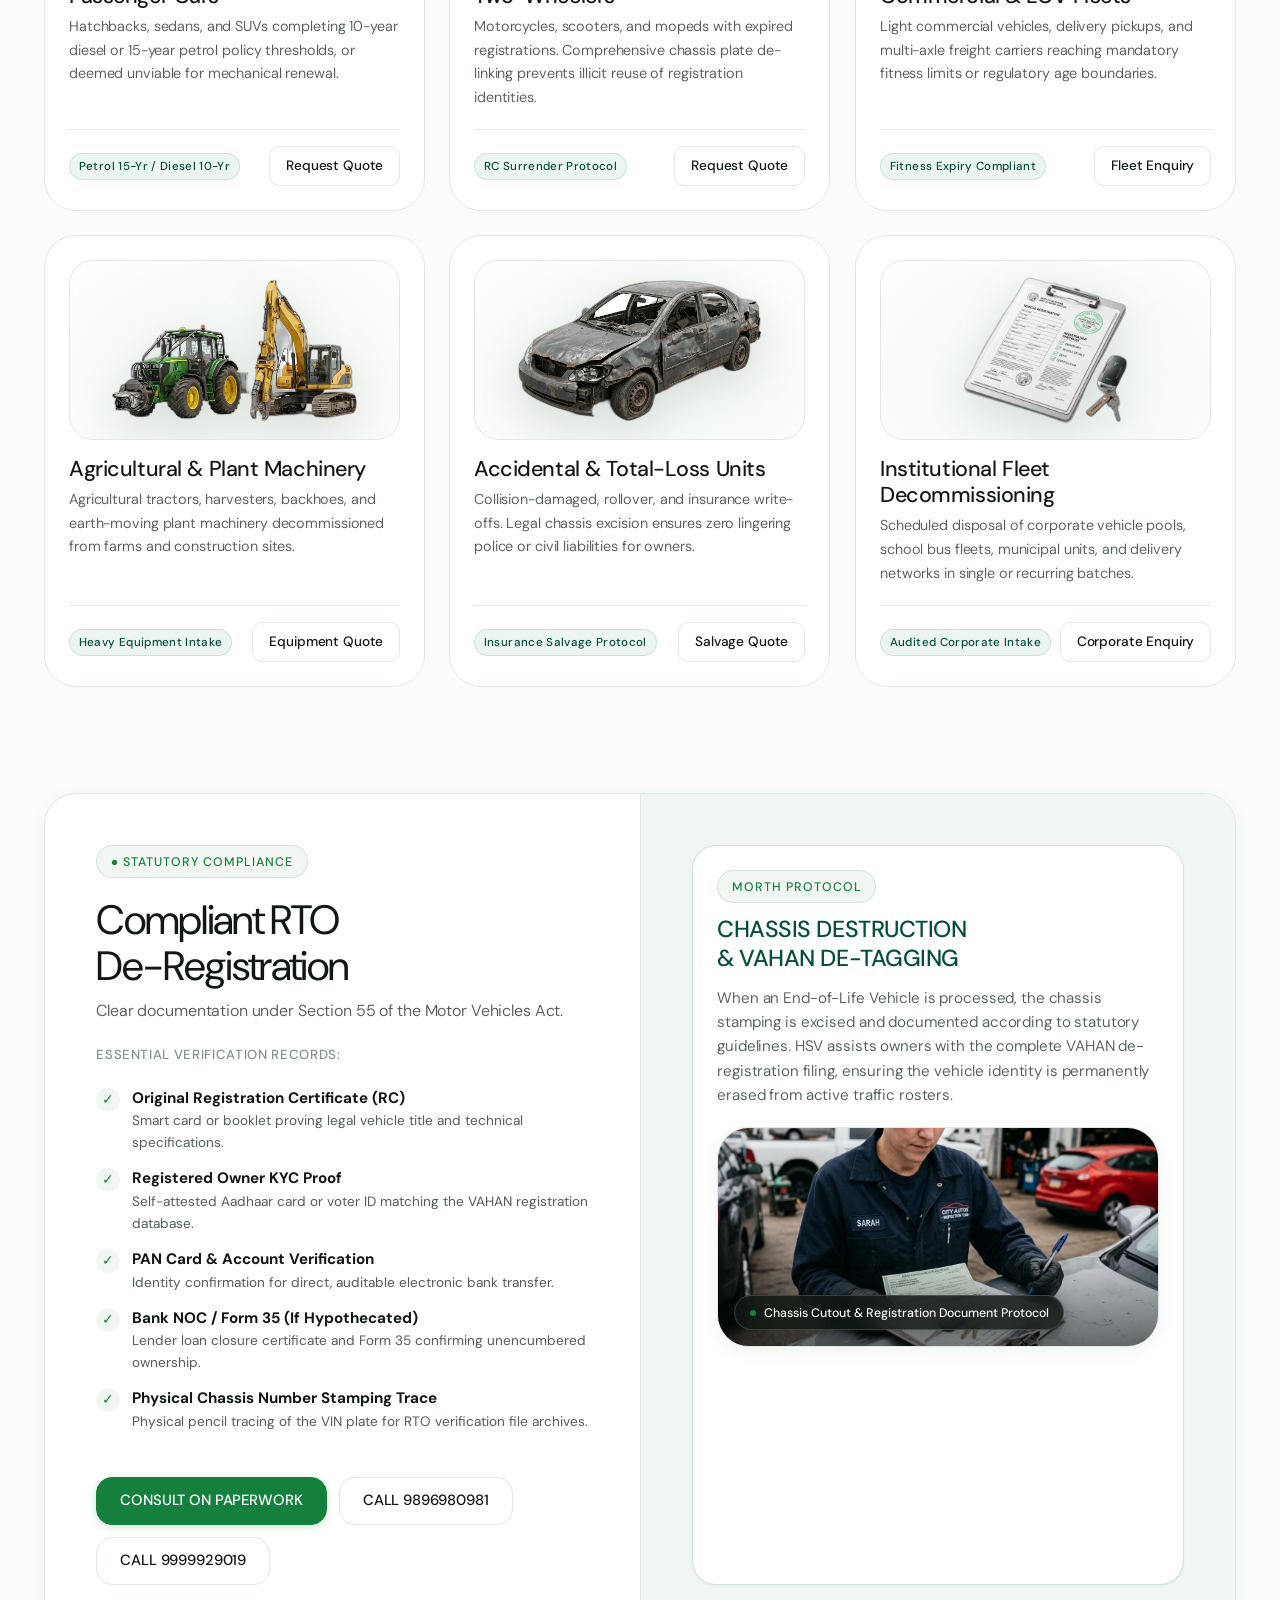
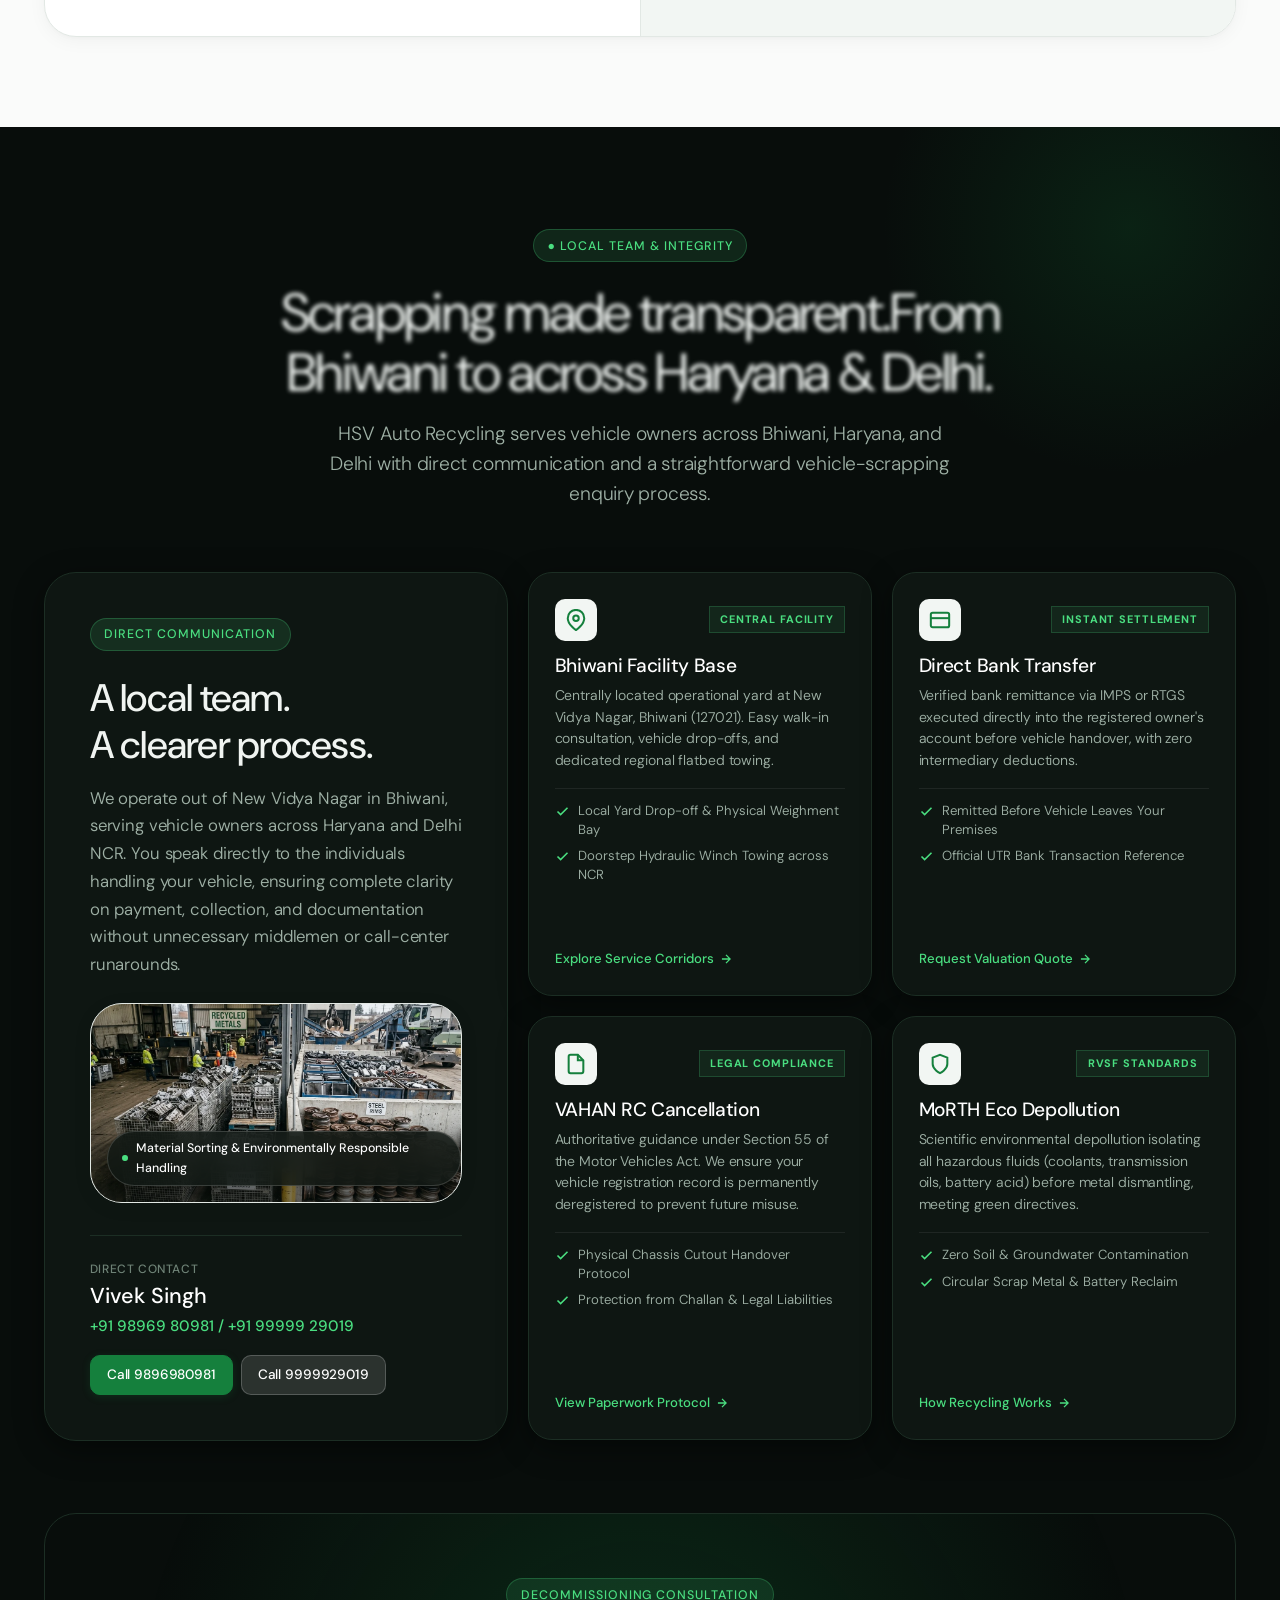
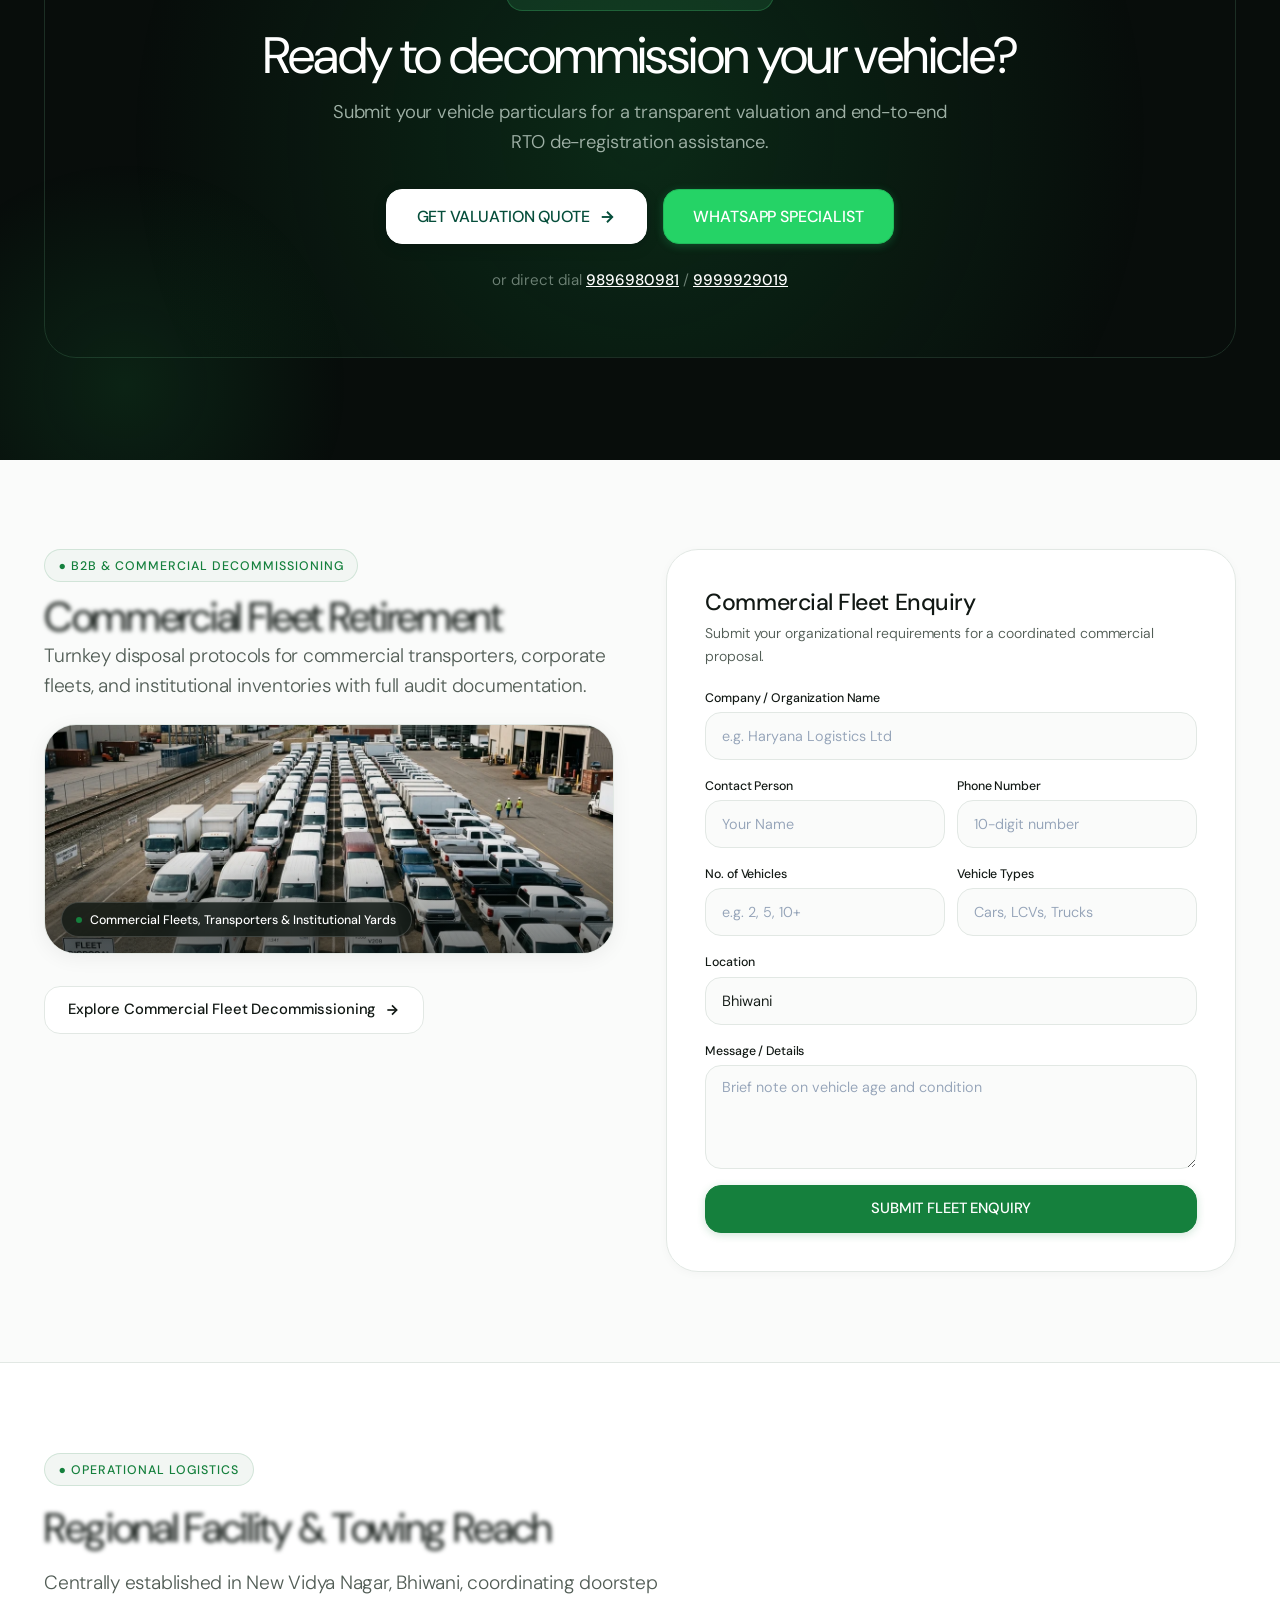
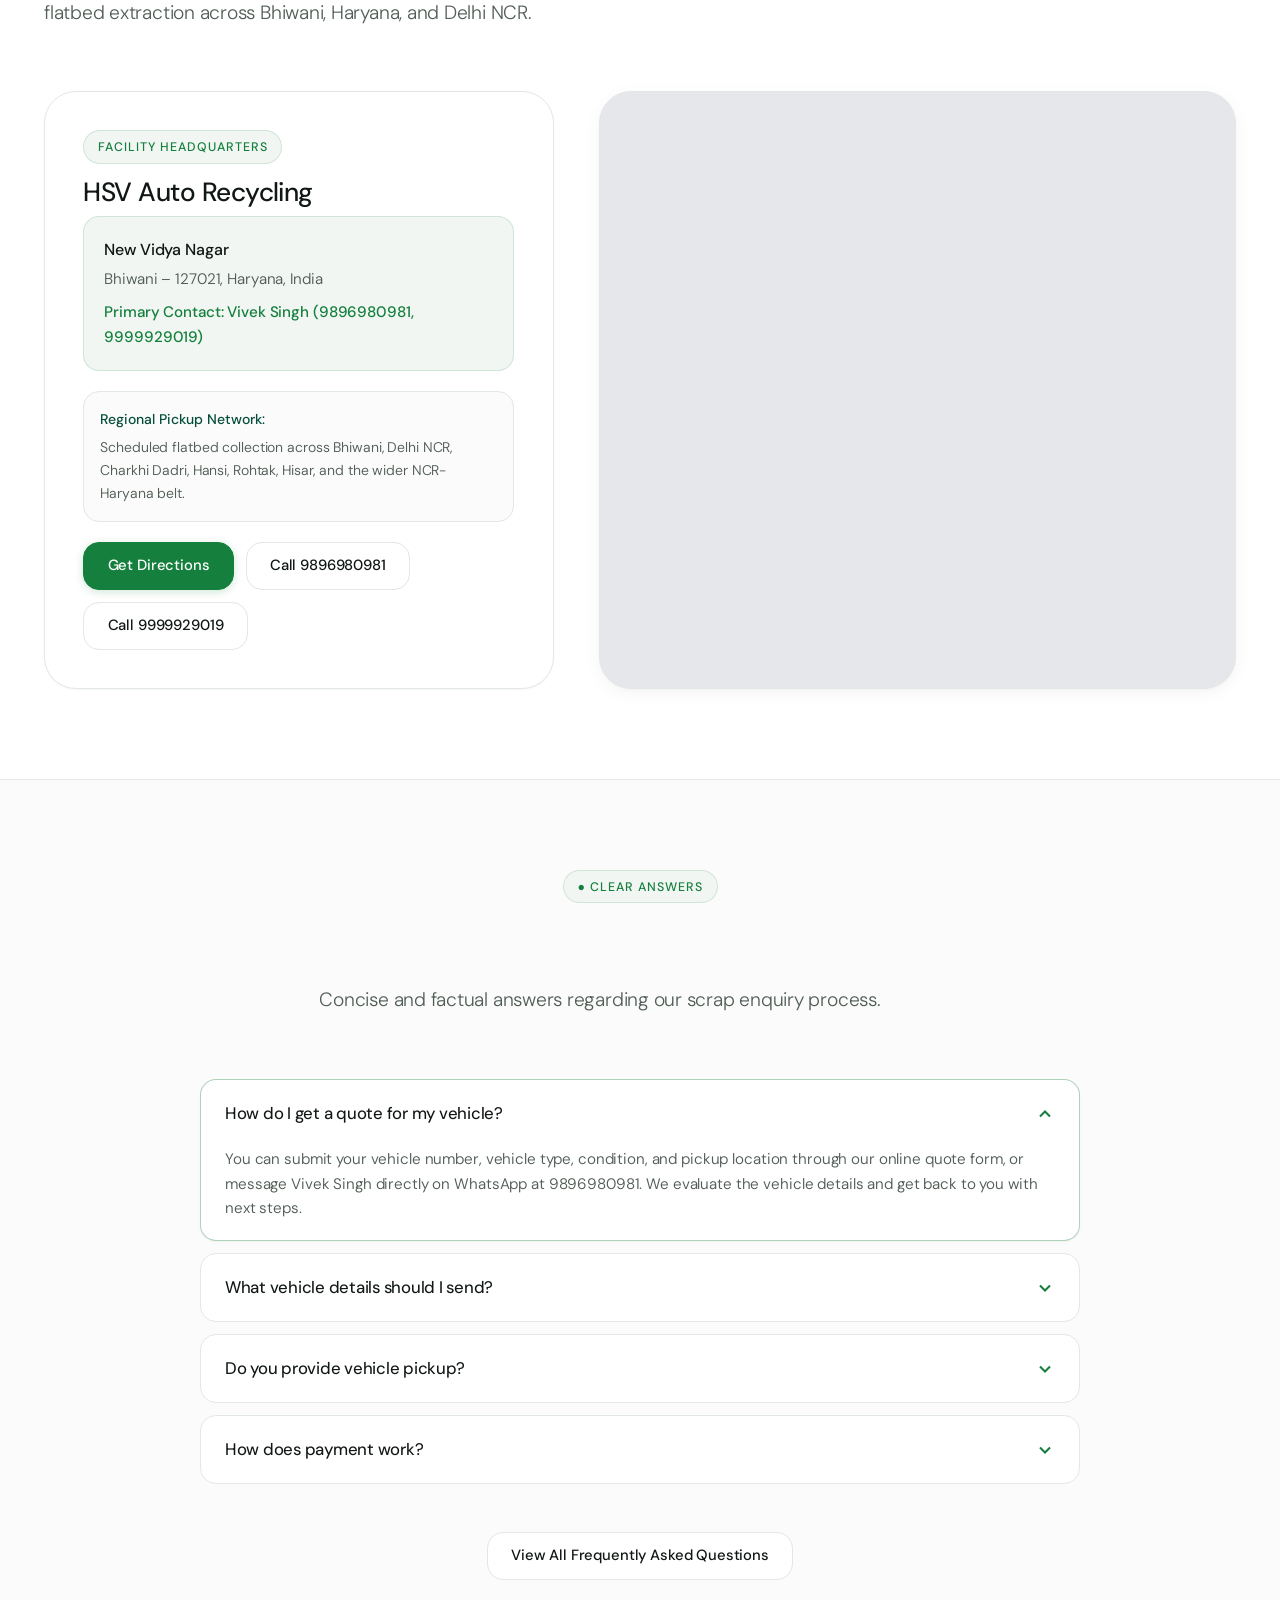
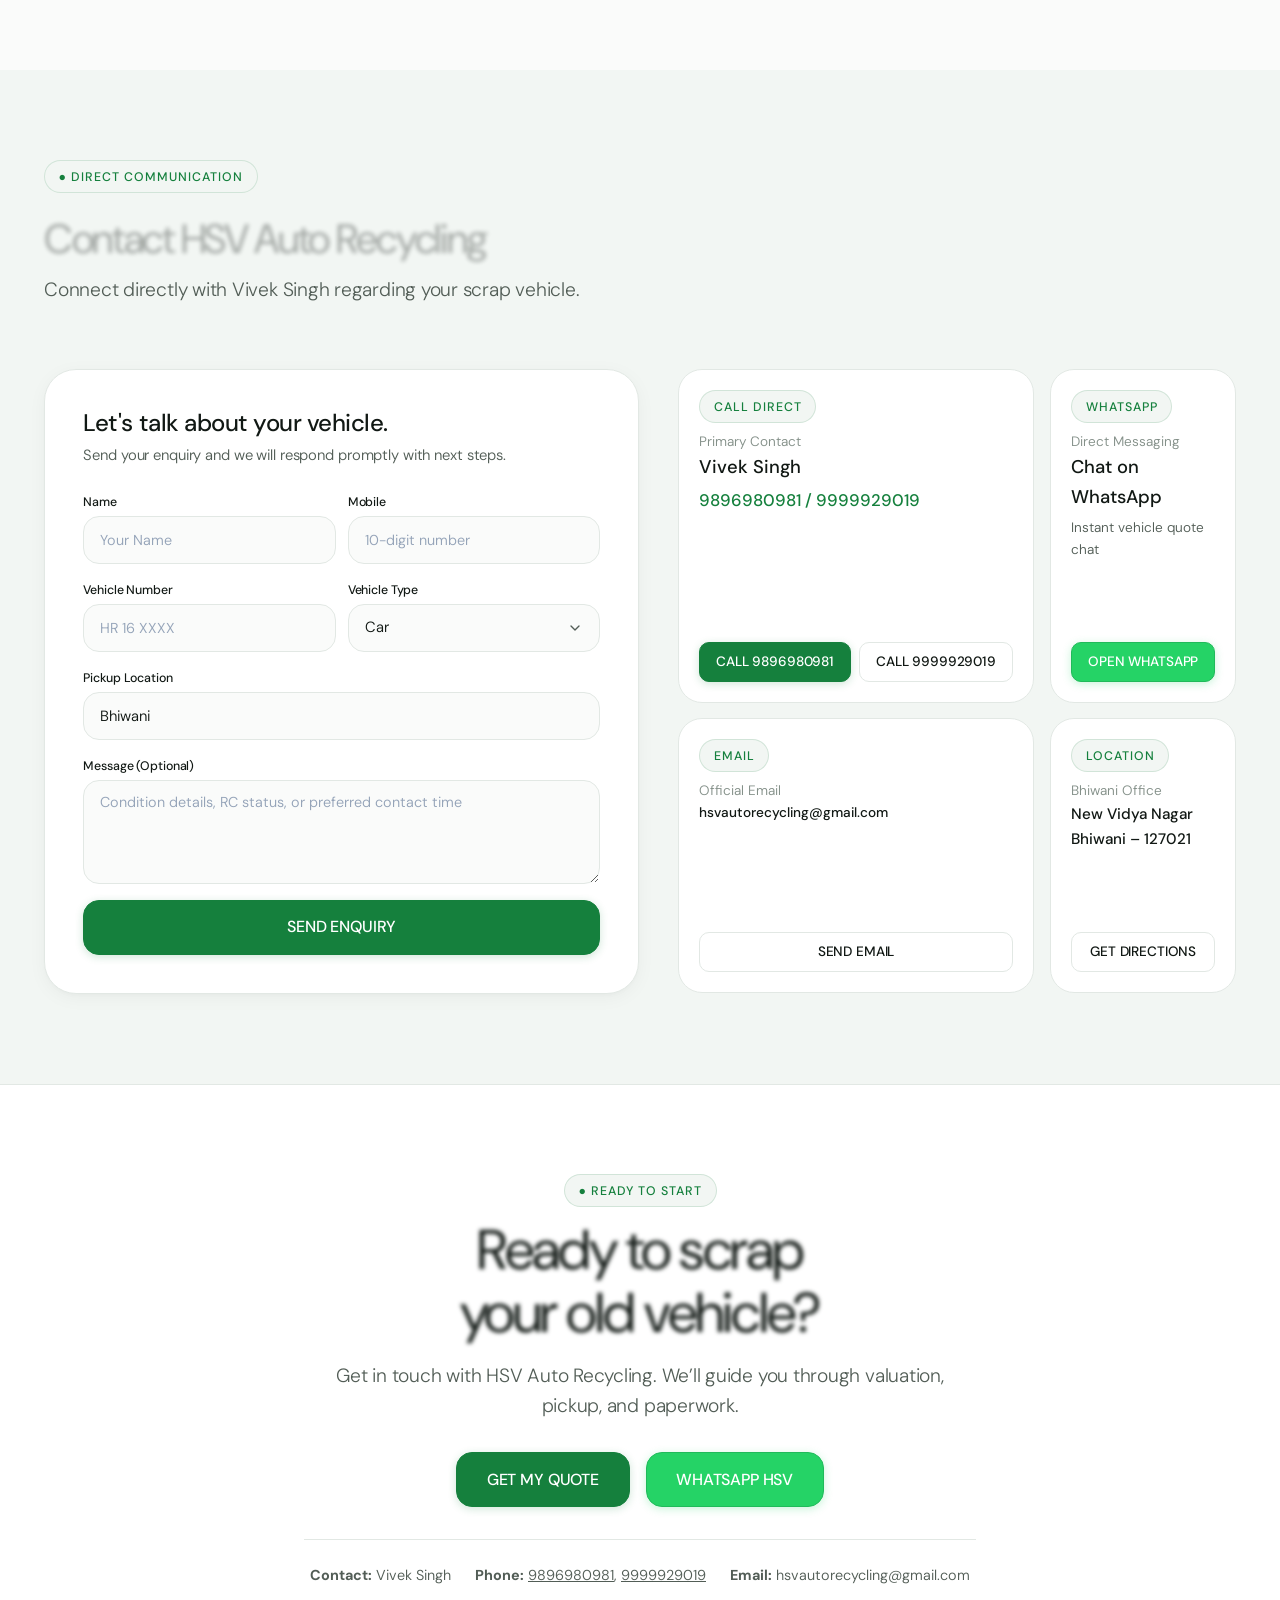
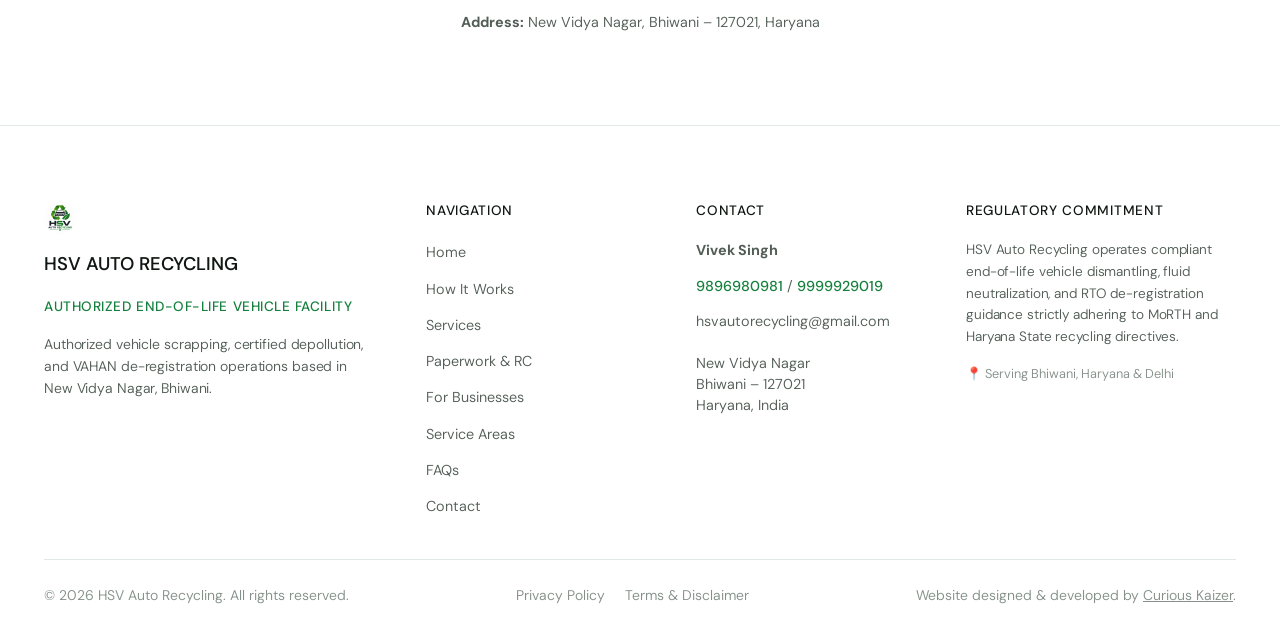
==== commit 13093704: "feat: integrate Delhi coverage across service corridors, pages, and metadata; fix CSS linter warning" ====
--- a/index.html
+++ b/index.html
@@ -3,17 +3,17 @@
 <head>
   <meta charset="UTF-8">
   <meta name="viewport" content="width=device-width, initial-scale=1.0">
-  <title>Vehicle Scrapping & Auto Recycling in Bhiwani | HSV Auto Recycling</title>
-  <meta name="description" content="Contact HSV Auto Recycling in Bhiwani for scrap vehicle enquiries, pickup assistance, instant payment and RC cancellation support. Handled according to government policy & norms.">
-  <meta name="keywords" content="HSV Auto Recycling, vehicle scrapping Bhiwani, scrap car Haryana, scrap bike Bhiwani, RC cancellation support, scrap commercial vehicle Haryana, Vivek Singh Bhiwani">
+  <title>Vehicle Scrapping & Auto Recycling in Bhiwani, Haryana & Delhi | HSV Auto Recycling</title>
+  <meta name="description" content="Contact HSV Auto Recycling for scrap vehicle enquiries, doorstep pickup, instant payment and RC cancellation support across Bhiwani, Haryana & Delhi. Handled according to government policy & norms.">
+  <meta name="keywords" content="HSV Auto Recycling, vehicle scrapping Bhiwani, vehicle scrapping Delhi, vehicle scrapping Haryana, scrap car Delhi NCR, scrap car Bhiwani, scrap bike Haryana, RC cancellation support, scrap commercial vehicle Delhi, Vivek Singh Bhiwani">
   <meta name="author" content="HSV Auto Recycling">
   <link rel="canonical" href="https://hsvautorecycling.com/">
 
   <!-- Open Graph / Facebook -->
   <meta property="og:type" content="website">
   <meta property="og:url" content="https://hsvautorecycling.com/">
-  <meta property="og:title" content="Vehicle Scrapping & Auto Recycling in Bhiwani | HSV Auto Recycling">
-  <meta property="og:description" content="Get a fair scrap quote, pickup assistance, instant payment and RC cancellation guidance. Based in New Vidya Nagar, Bhiwani.">
+  <meta property="og:title" content="Vehicle Scrapping & Auto Recycling in Bhiwani, Haryana & Delhi | HSV Auto Recycling">
+  <meta property="og:description" content="Get a fair scrap quote, pickup assistance, instant payment and RC cancellation guidance across Bhiwani, Haryana & Delhi. Based in New Vidya Nagar, Bhiwani.">
   <meta property="og:image" content="assets/images/og-image.jpg">
 
   <!-- Twitter -->
@@ -703,10 +703,10 @@
         <div class="section-header text-center">
           <div class="eyebrow scroll-reveal">● LOCAL TEAM & INTEGRITY</div>
           <h2 class="reveal-words scroll-reveal delay-1" style="font-size: clamp(2.2rem, 4.2vw, 3.5rem);">
-            Scrapping made transparent.<br>From Bhiwani to across Haryana.
+            Scrapping made transparent.<br>From Bhiwani to across Haryana &amp; Delhi.
           </h2>
           <p class="lead scroll-reveal delay-2" style="margin: 0 auto;">
-            HSV Auto Recycling serves vehicle owners from Bhiwani with direct communication and a straightforward vehicle-scrapping enquiry process.
+            HSV Auto Recycling serves vehicle owners across Bhiwani, Haryana, and Delhi with direct communication and a straightforward vehicle-scrapping enquiry process.
           </p>
         </div>
 
@@ -720,7 +720,7 @@
                 A local team.<br>A clearer process.
               </h3>
               <p style="font-size: 1.05rem; line-height: 1.65;">
-                We operate locally out of New Vidya Nagar in Bhiwani. You speak directly to the individuals handling your vehicle, ensuring complete clarity on payment, collection, and documentation without unnecessary middlemen or call-center runarounds.
+                We operate out of New Vidya Nagar in Bhiwani, serving vehicle owners across Haryana and Delhi NCR. You speak directly to the individuals handling your vehicle, ensuring complete clarity on payment, collection, and documentation without unnecessary middlemen or call-center runarounds.
               </p>
 
               <div class="media-card" style="height: 200px; margin-top: 1.5rem;">
--- a/assets/css/style.css
+++ b/assets/css/style.css
@@ -2,7 +2,7 @@
 
 /* ==========================================================================
    HSV AUTO RECYCLING — PREMIUM APPLE-INSPIRED DESIGN SYSTEM
-   Bhiwani, Haryana, India
+   Bhiwani, Haryana & Delhi, India
    Swiss Typography • Bento Grid Architecture • Controlled Cinematic Motion
    Strict Font Family: Apple San Francisco (-apple-system / SF Pro) & DM Sans
    ========================================================================== */
@@ -277,6 +277,7 @@
 .text-gradient-green {
   background: linear-gradient(135deg, var(--color-primary) 0%, var(--color-primary-light) 100%);
   -webkit-background-clip: text;
+  background-clip: text;
   -webkit-text-fill-color: transparent;
   display: inline-block;
   font-weight: inherit;
@@ -2556,6 +2557,7 @@
     margin-bottom: 0.5rem !important;
     display: -webkit-box;
     -webkit-line-clamp: 2;
+    line-clamp: 2;
     -webkit-box-orient: vertical;
     overflow: hidden;
   }
@@ -2669,6 +2671,7 @@
     line-height: 1.35 !important;
     display: -webkit-box;
     -webkit-line-clamp: 2;
+    line-clamp: 2;
     -webkit-box-orient: vertical;
     overflow: hidden;
   }
